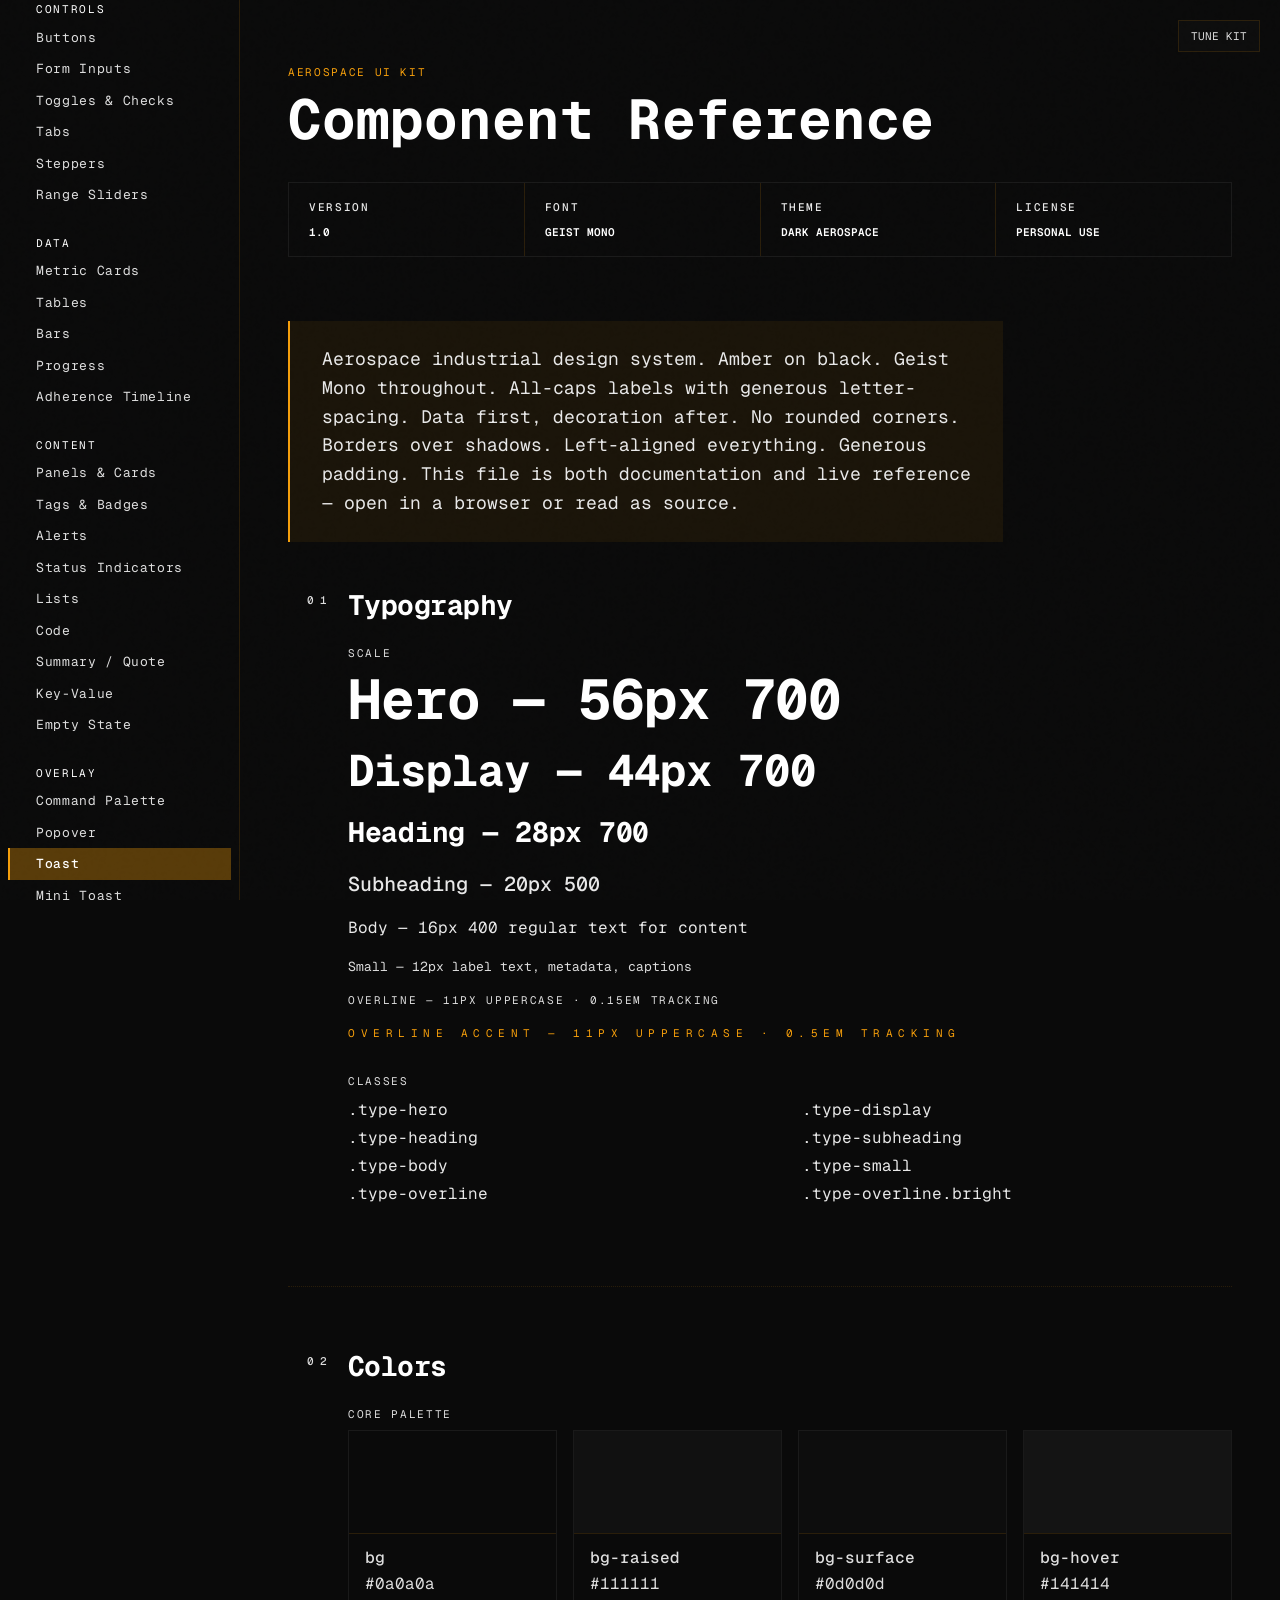
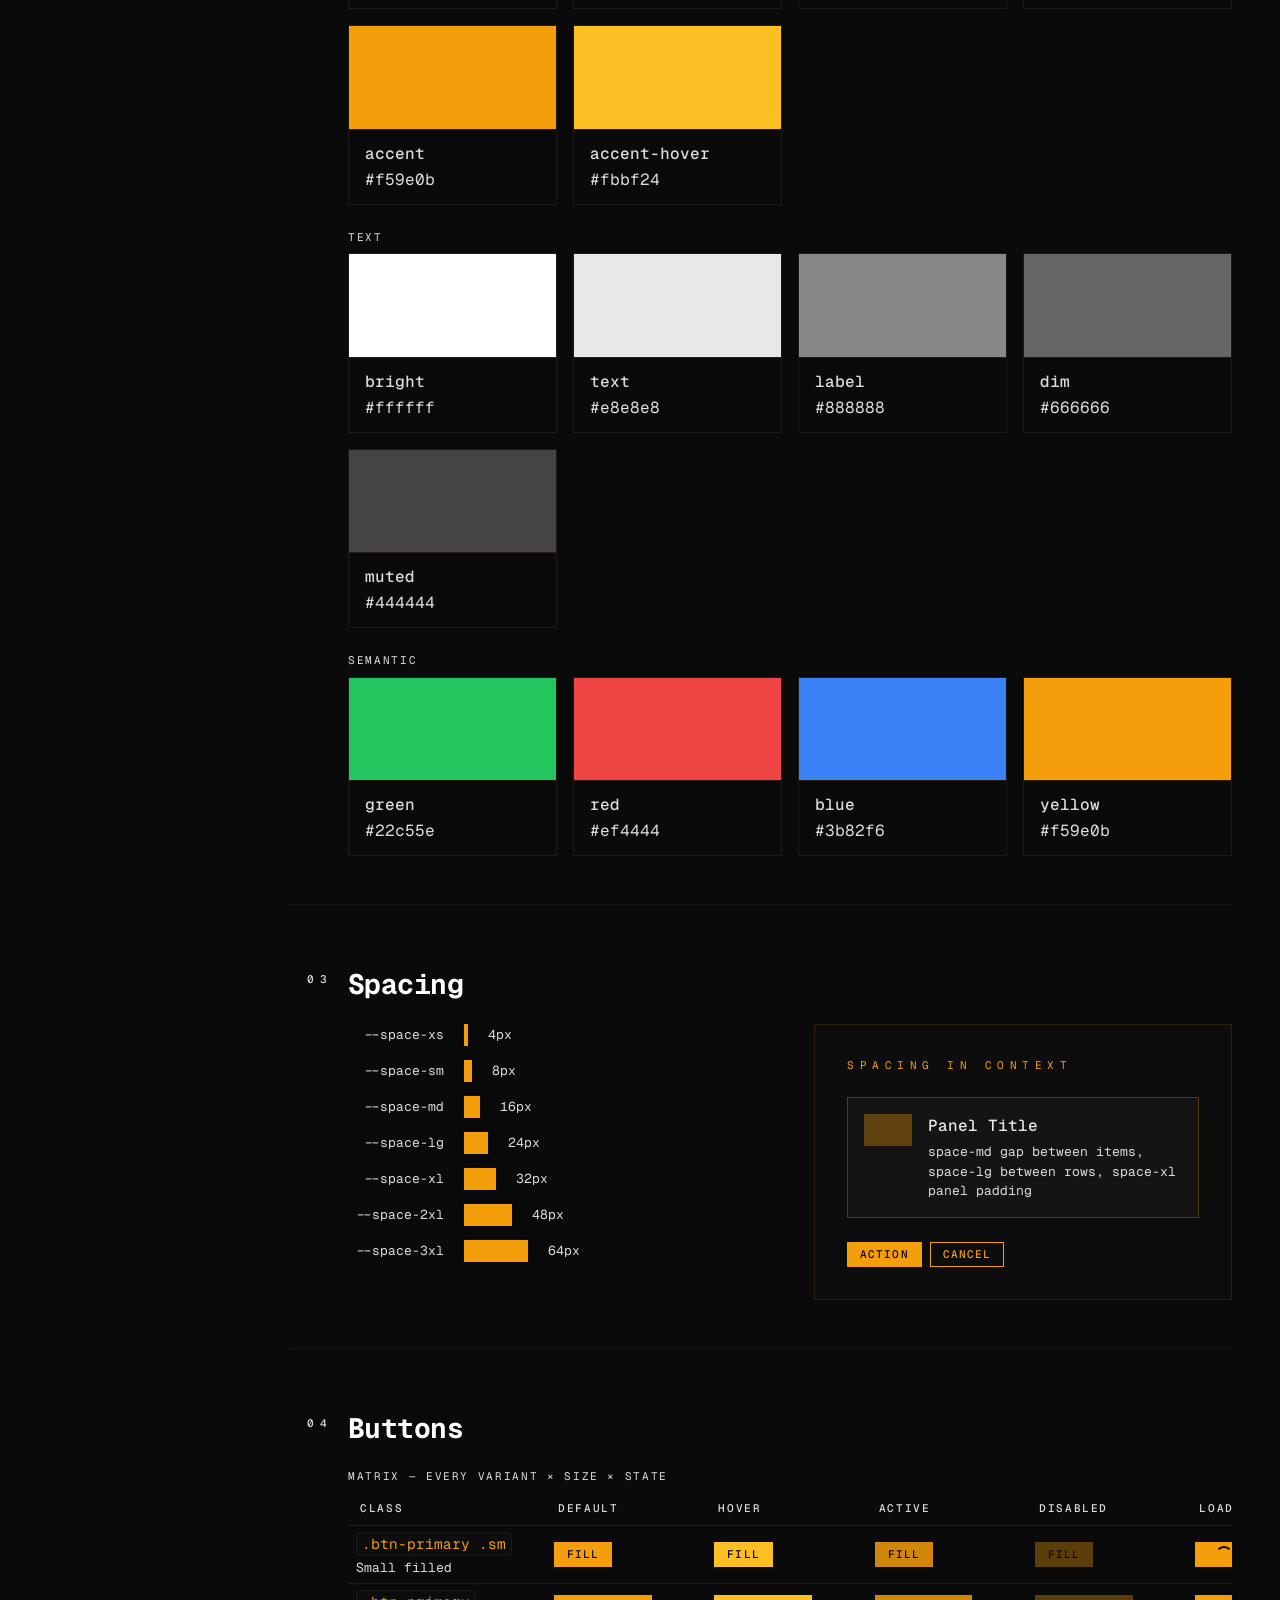
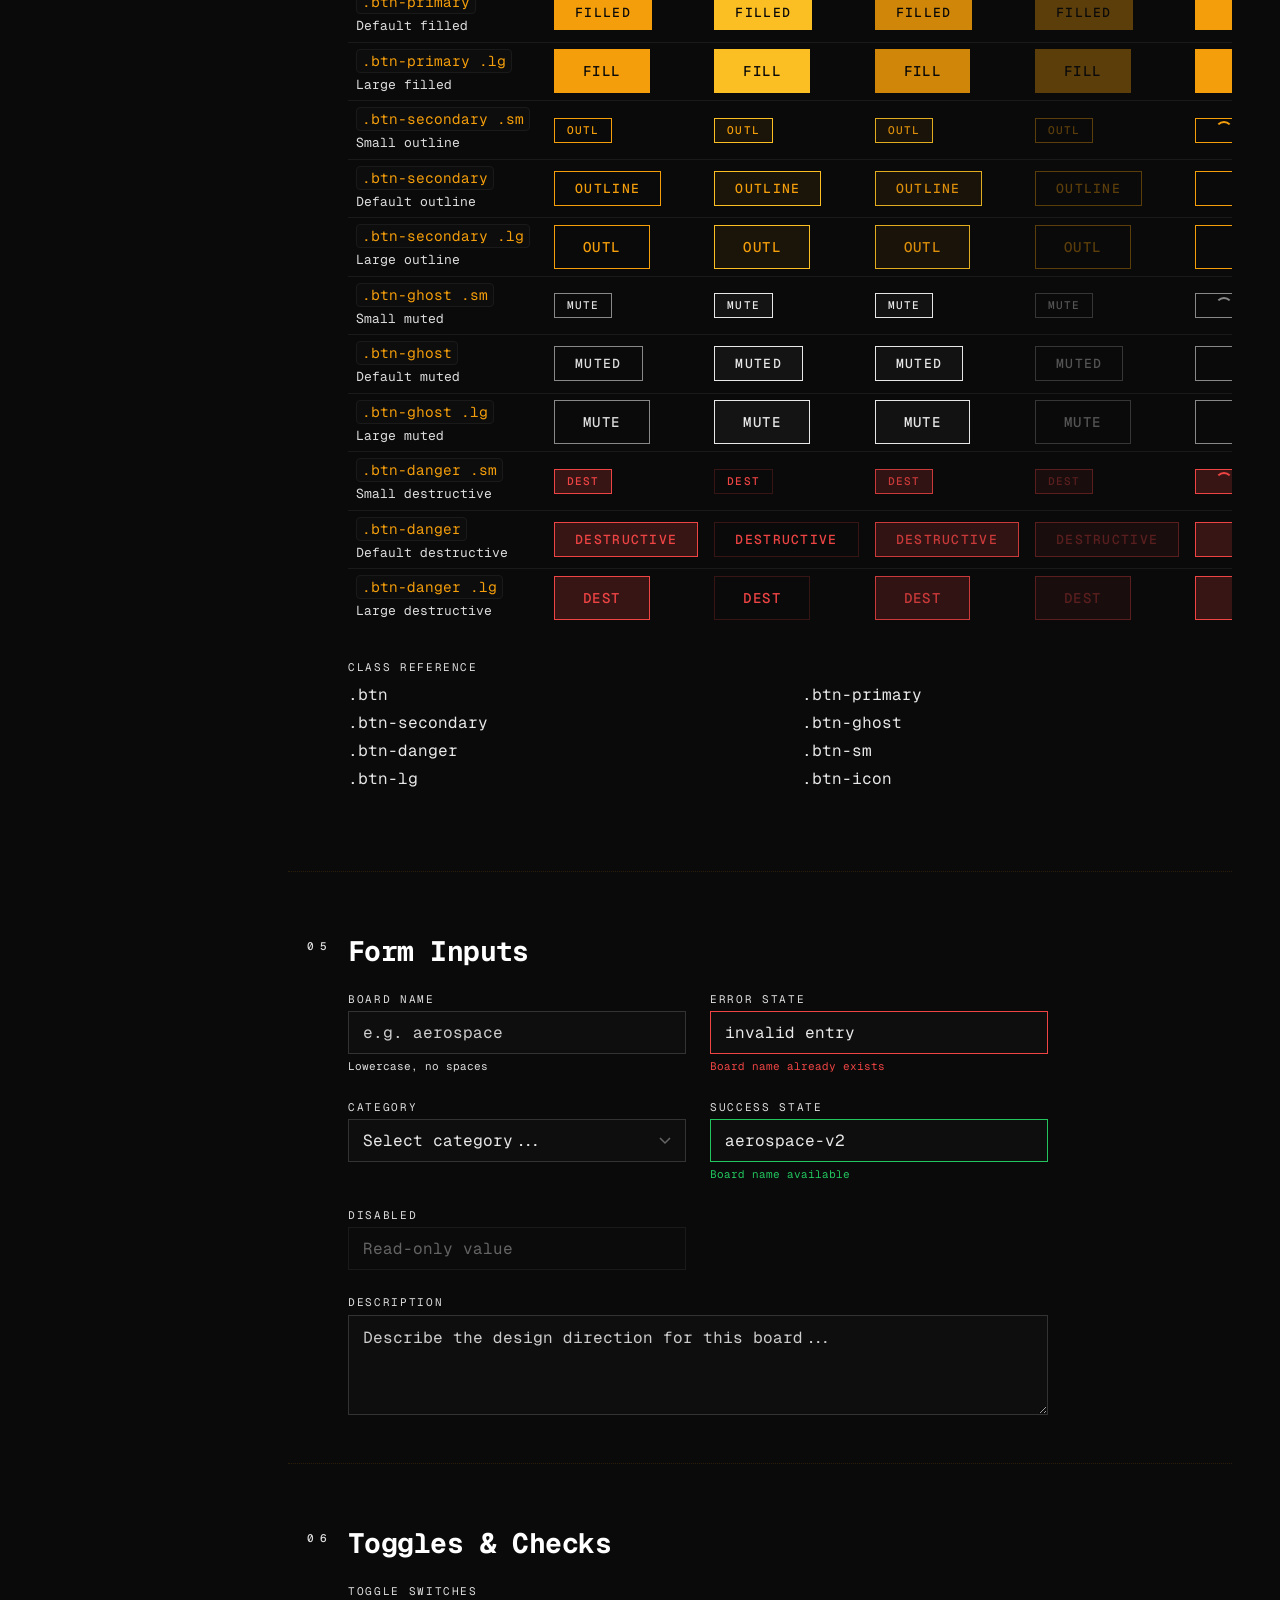
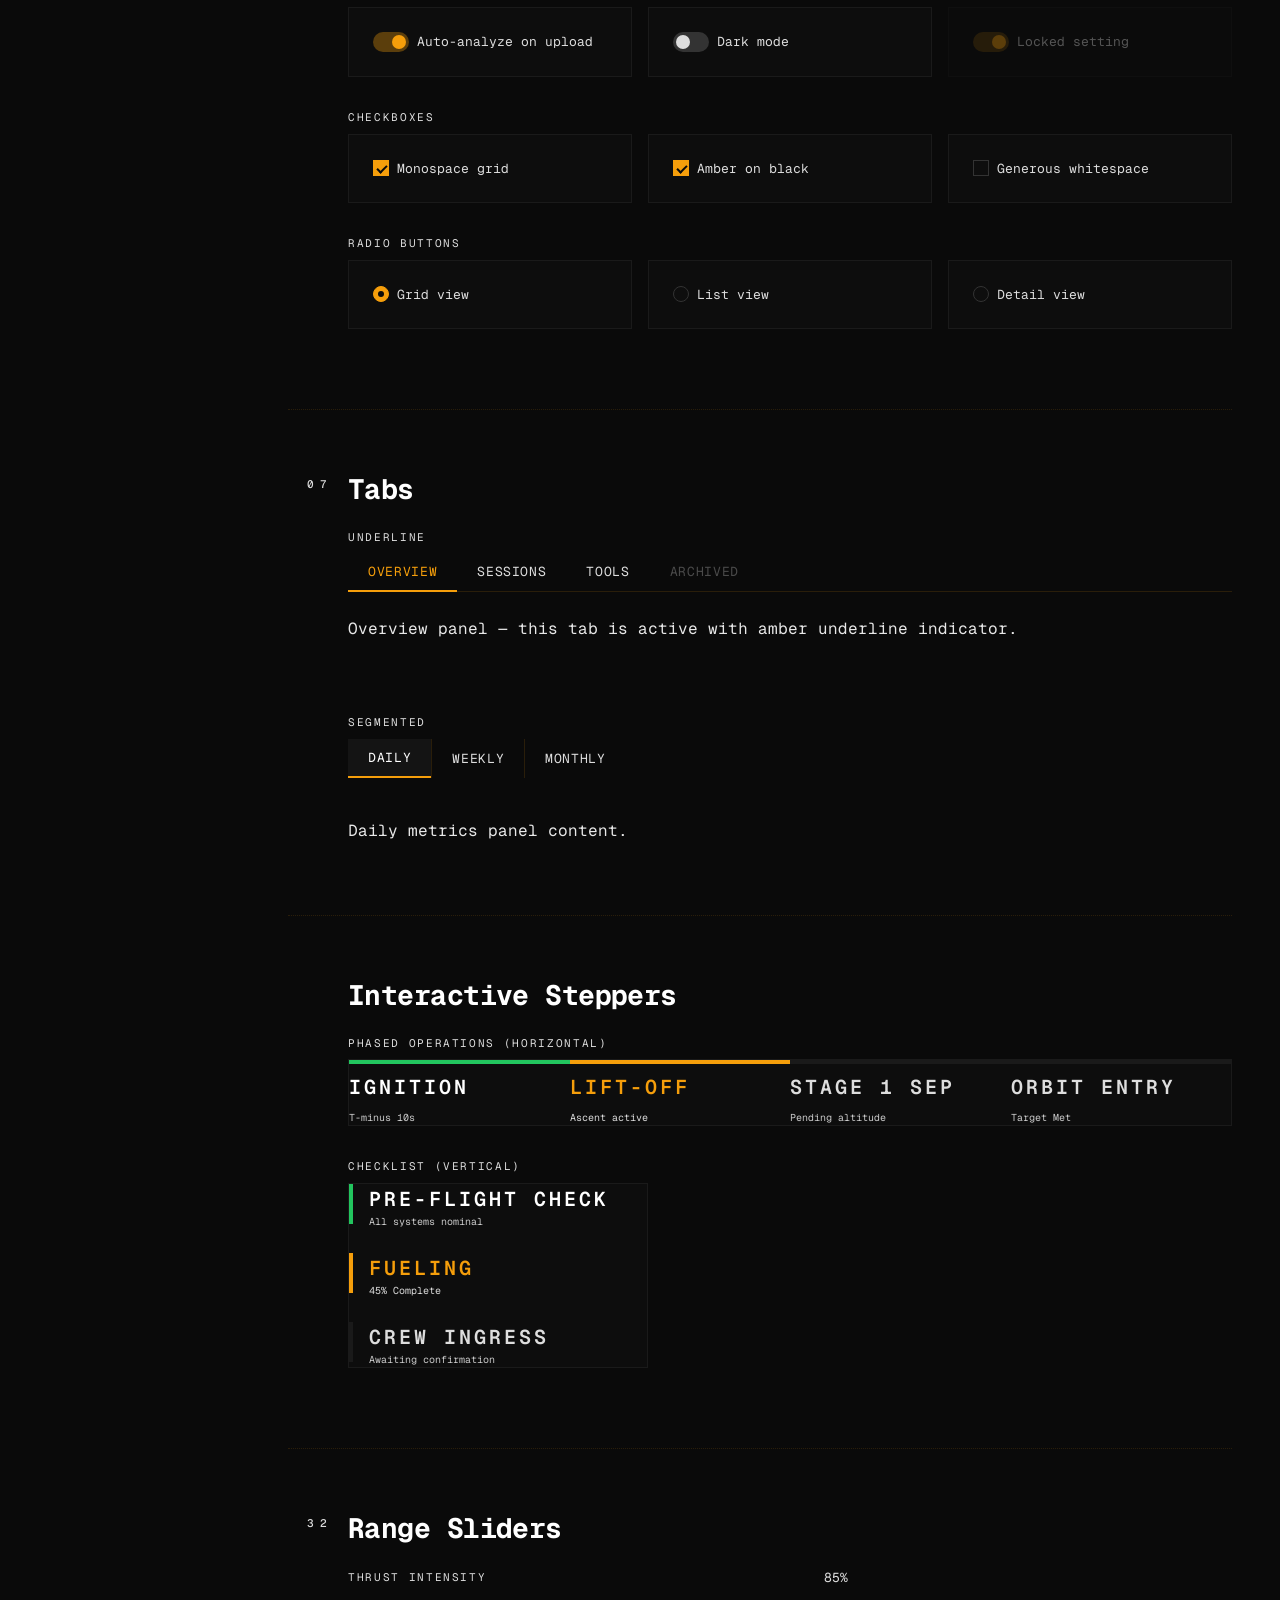
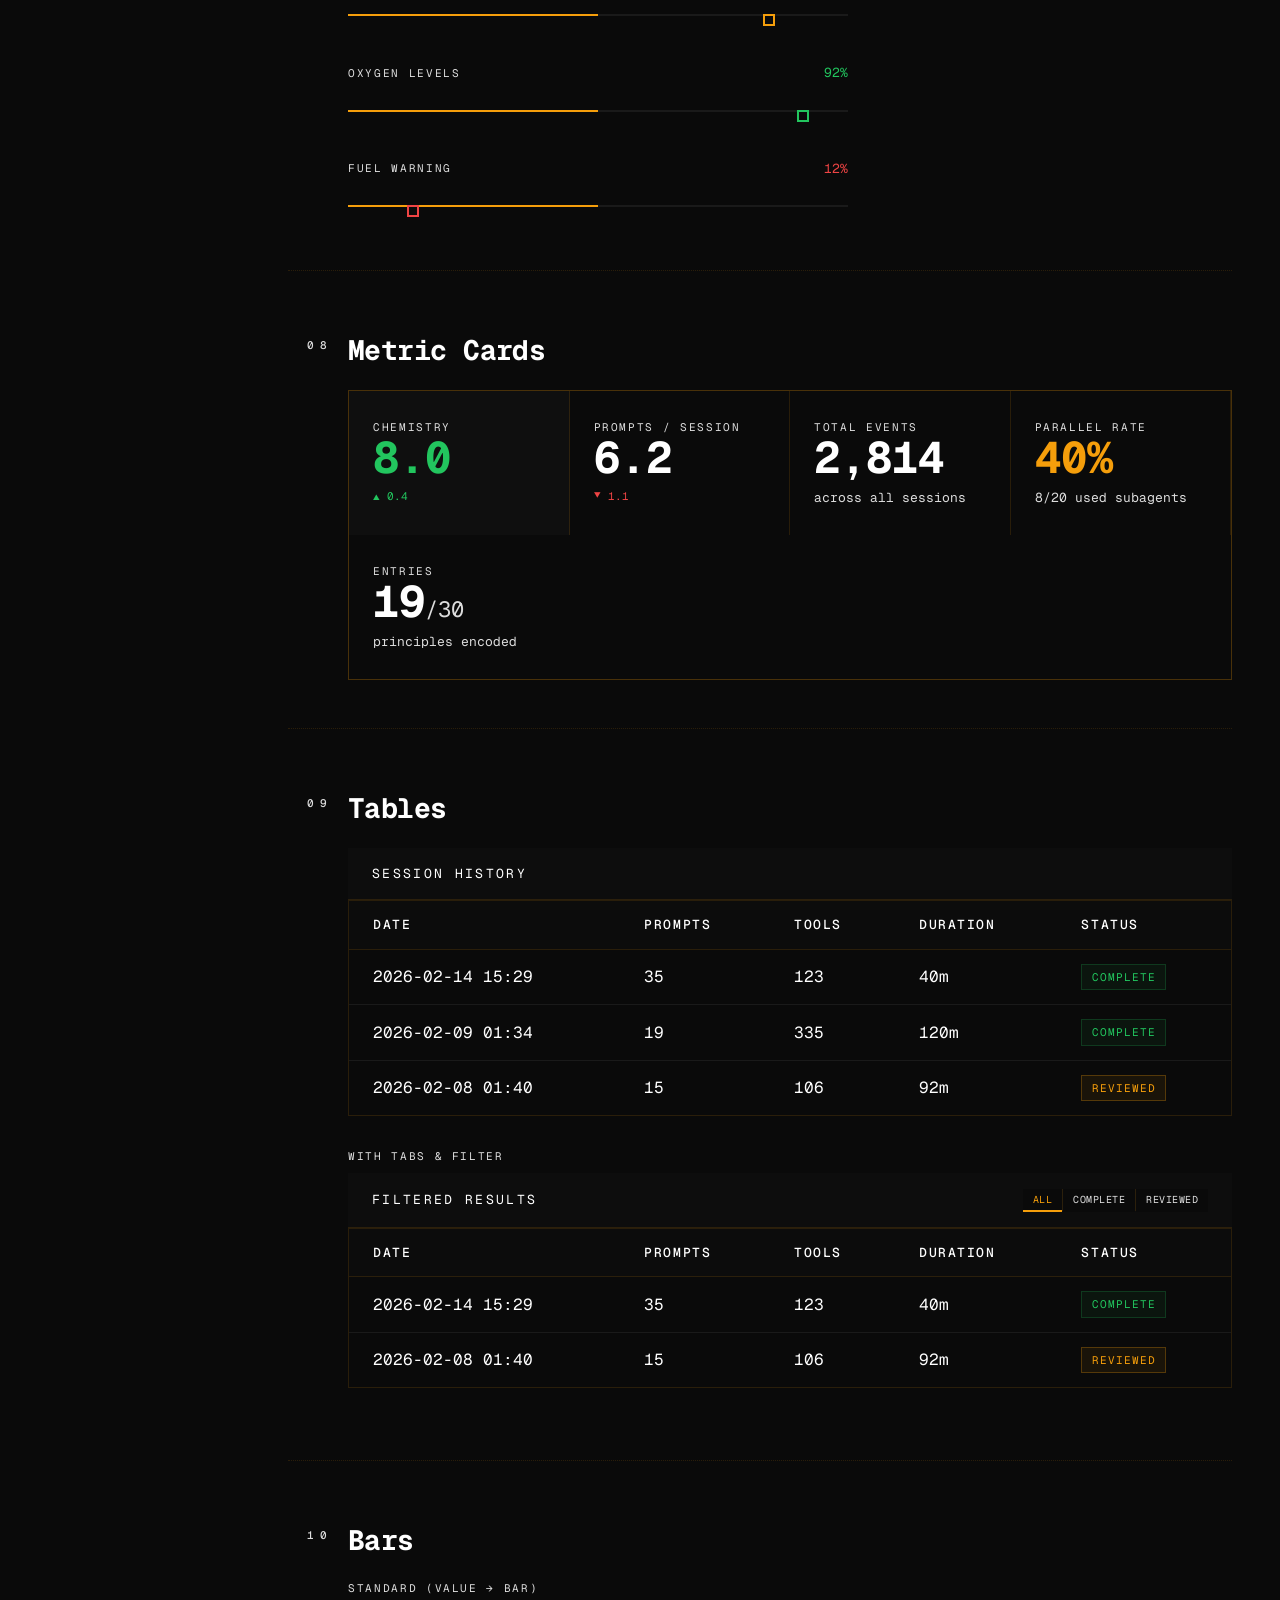
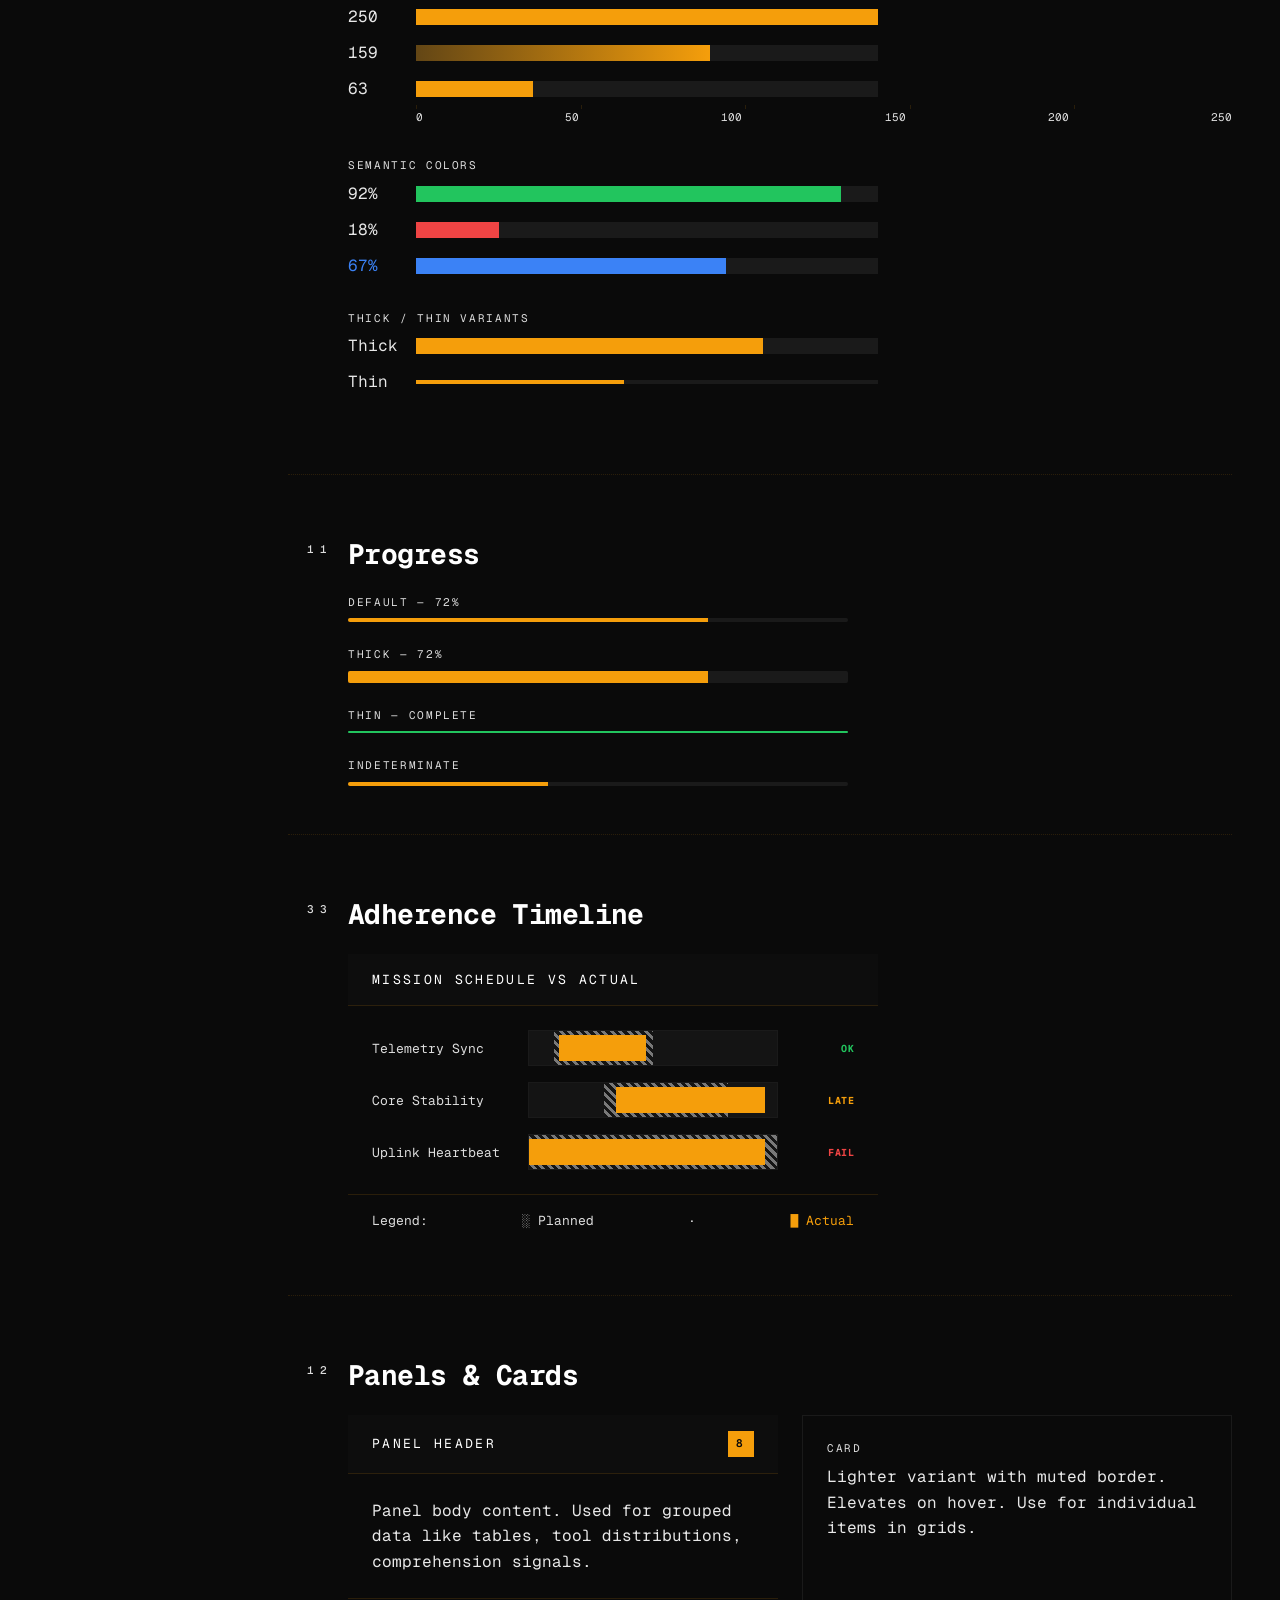
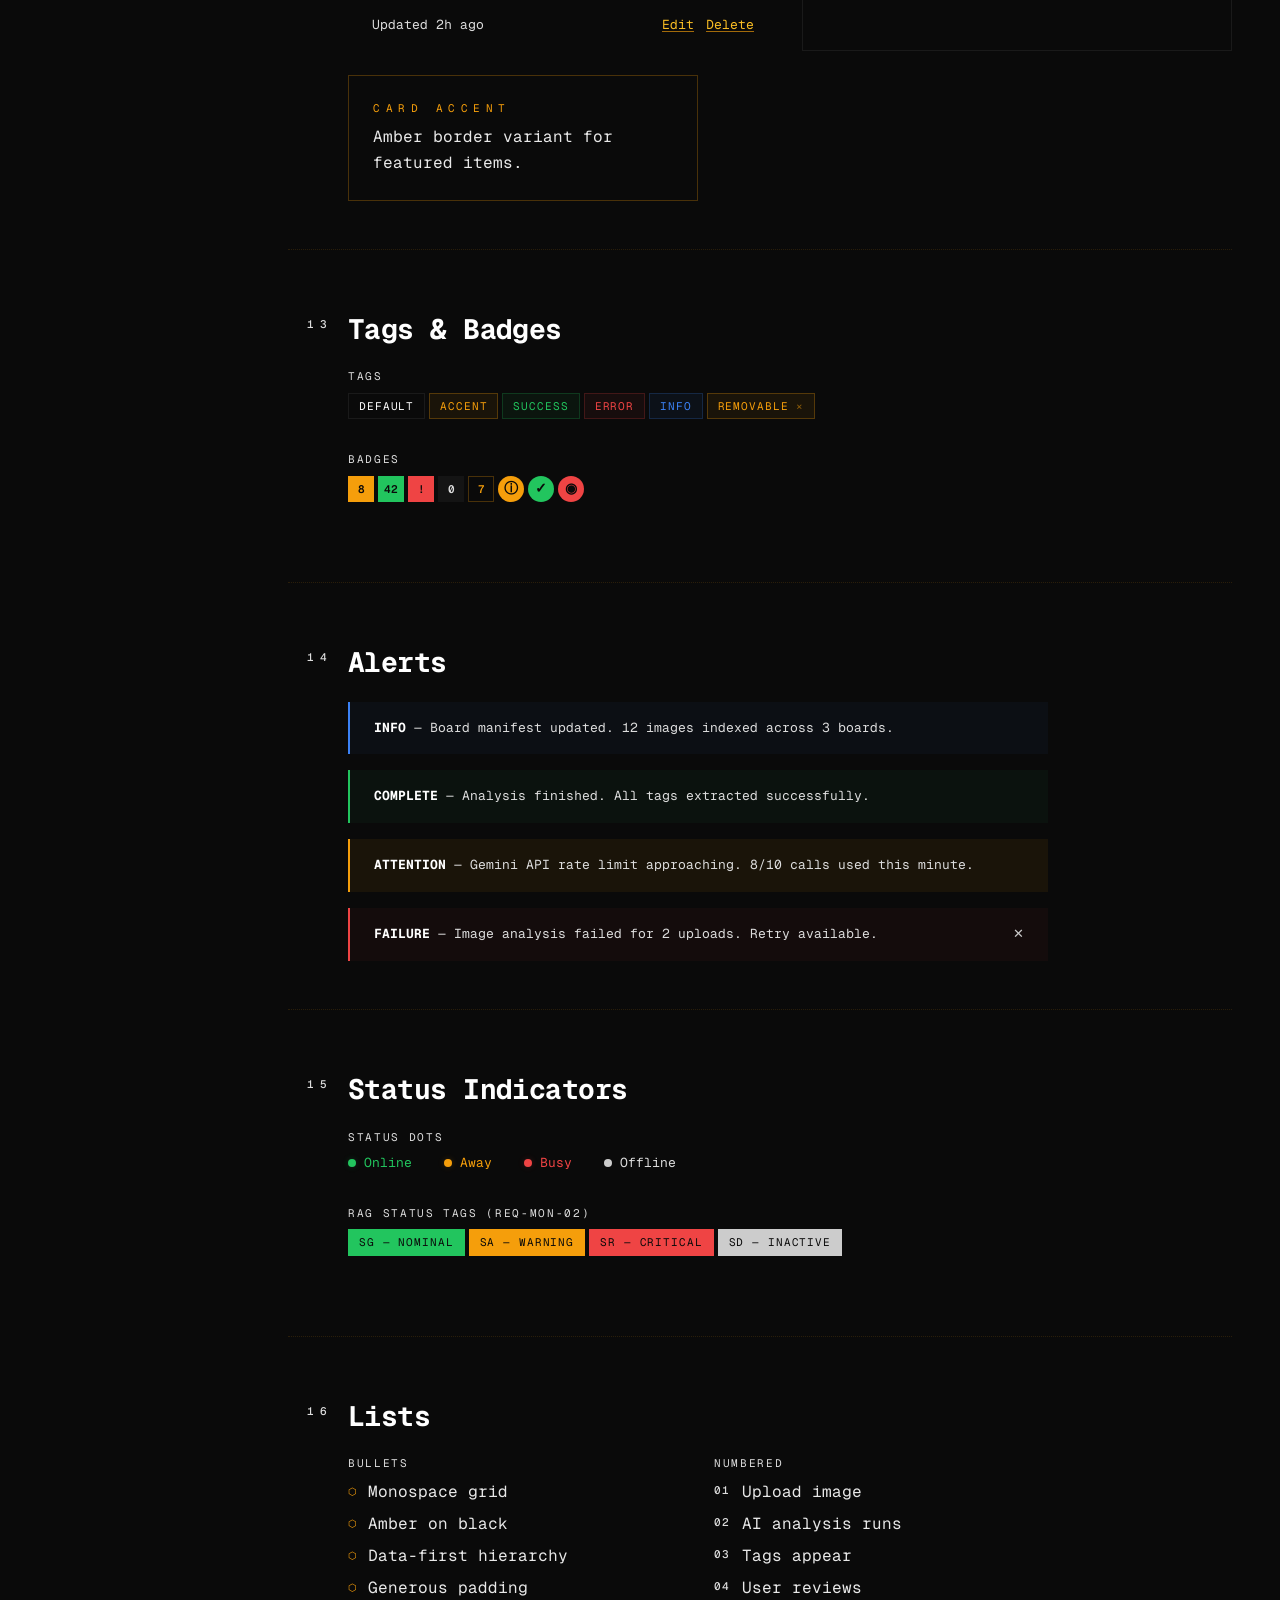
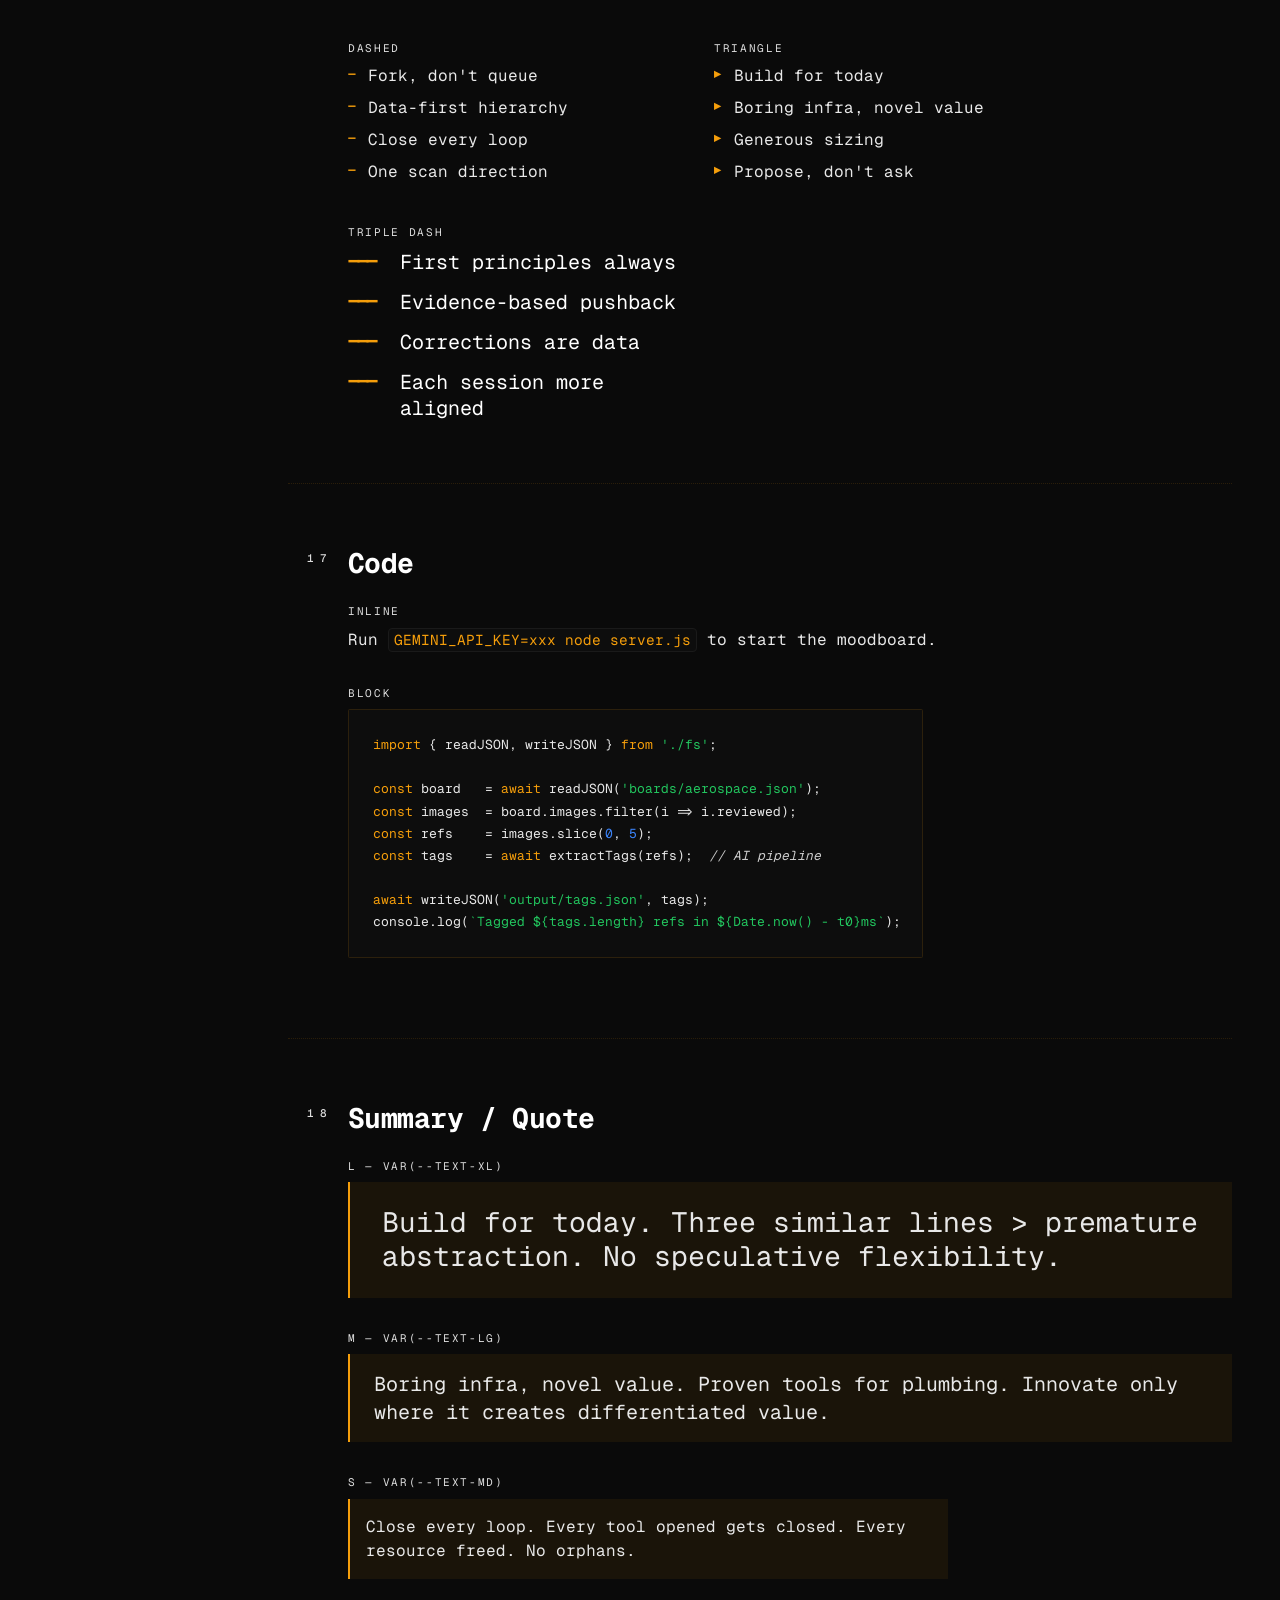
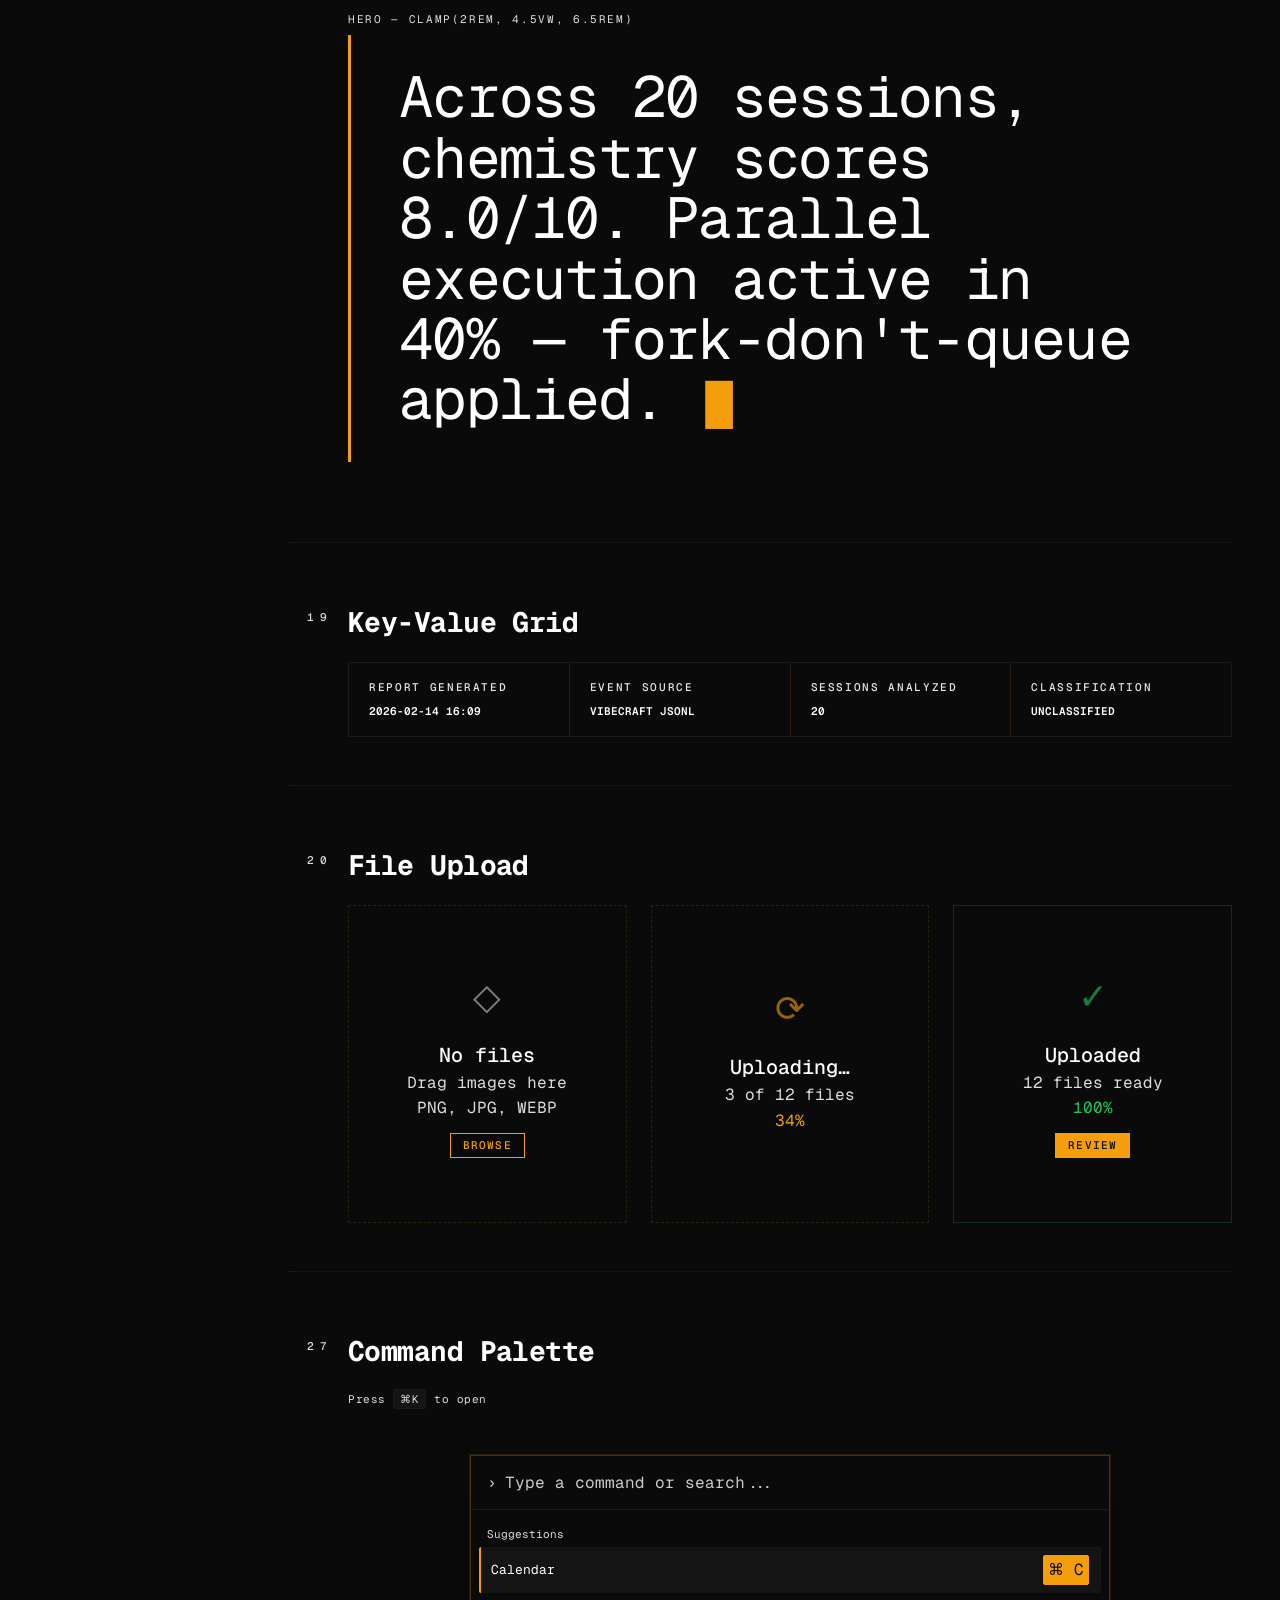
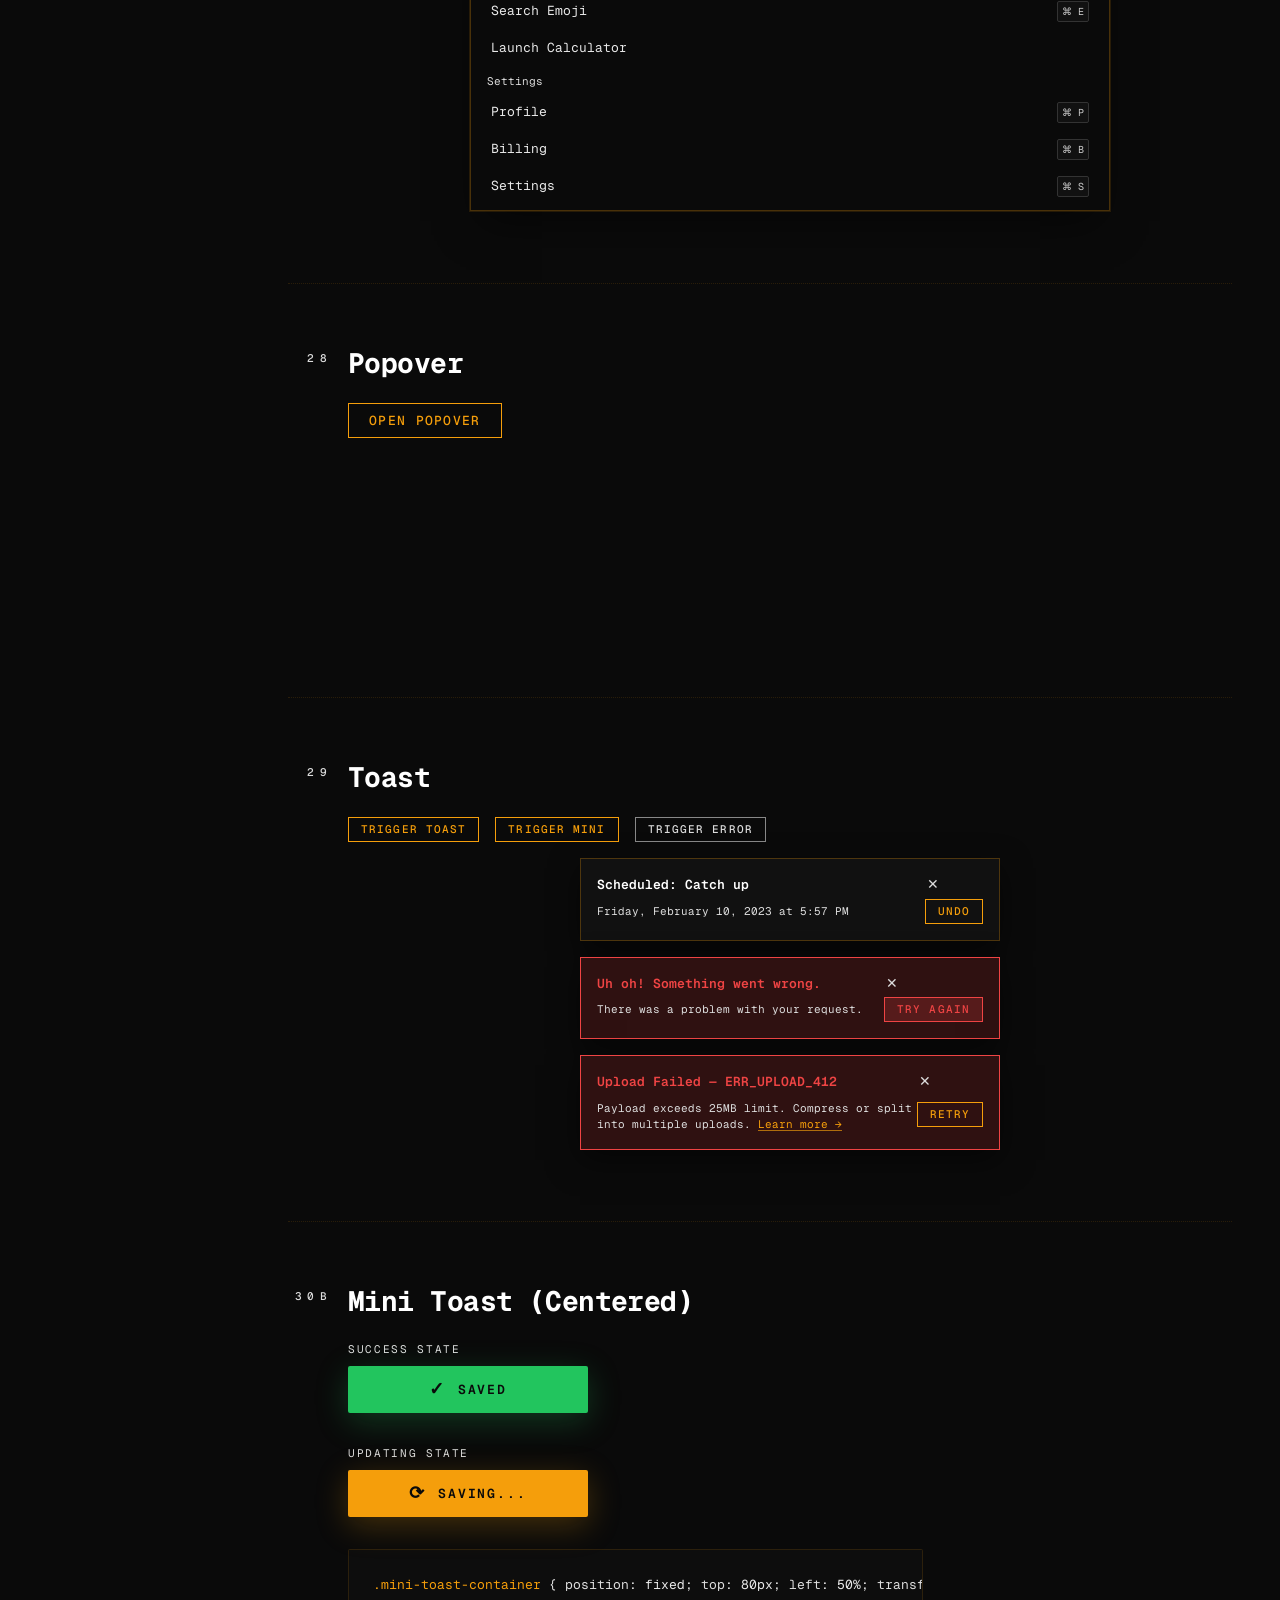
==== components/index.html @ 61cf790f "fix(ui-kit): review comments Batch D — overlays (cmd, popover, toast) - #97 cmd palette: arrow-key n" ====
<!DOCTYPE html>
<html lang="en">
<head>
<meta charset="UTF-8">
<meta name="viewport" content="width=device-width, initial-scale=1.0">
<title>AEROSPACE UI KIT — Component Reference</title>
<link rel="preconnect" href="https://fonts.googleapis.com">
<link href="https://fonts.googleapis.com/css2?family=Geist+Mono:wght@300;400;500;600;700&display=swap" rel="stylesheet">
<link rel="stylesheet" href="../style.css">
<script defer src="../foundation_tune.js"></script>
<script defer src="../nav_highlight.js"></script>
</head>
<body>
<!-- scanline removed: repeating-linear-gradient was consuming ~65% of renderer thread per scroll frame -->

<nav class="kit-nav">
  <div class="nav-heading">Foundation</div>
  <a href="#typography">Typography</a>
  <a href="#colors">Colors</a>
  <a href="#spacing">Spacing</a>
  <div class="nav-heading">Controls</div>
  <a href="#buttons">Buttons</a>
  <a href="#inputs">Form Inputs</a>
  <a href="#toggles">Toggles & Checks</a>
  <a href="#tabs">Tabs</a>
  <a href="#steppers">Steppers</a>
  <a href="#sliders">Range Sliders</a>
  <div class="nav-heading">Data</div>
  <a href="#metrics">Metric Cards</a>
  <a href="#tables">Tables</a>
  <a href="#bars">Bars</a>
  <a href="#progress">Progress</a>
  <a href="#timeline">Adherence Timeline</a>
  <div class="nav-heading">Content</div>
  <a href="#panels">Panels & Cards</a>
  <a href="#tags">Tags & Badges</a>
  <a href="#alerts">Alerts</a>
  <a href="#status">Status Indicators</a>
  <a href="#lists">Lists</a>
  <a href="#code">Code</a>
  <a href="#summary">Summary / Quote</a>
  <a href="#kv">Key-Value</a>
  <a href="#empty">Empty State</a>
  <div class="nav-heading">Overlay</div>
  <a href="#cmd">Command Palette</a>
  <a href="#popover">Popover</a>
  <a href="#toast">Toast</a>
  <a href="#mini-toast">Mini Toast</a>
  <a href="#stepper">Stepper</a>
  <a href="#hovercard">Hover Card</a>
  <div class="nav-heading">Layout</div>
  <a href="#header">Header</a>
  <a href="#footer">Footer</a>
  <a href="#modal">Modal</a>
  <a href="#dividers">Dividers</a>
  <a href="#skeleton">Skeleton</a>
  <a href="#tooltip">Tooltip</a>

</nav>


<!-- ═══════════════════════════════════════════
     MAIN CONTENT
     ═══════════════════════════════════════════ -->
<main class="kit-main">

  <div class="page-header">
    <div>
      <div class="overline">Aerospace UI Kit</div>
      <h1>Component Reference</h1>
    </div>
    <div class="kv-grid">
      <div class="kv-cell"><span class="kv-label">VERSION</span><span class="kv-value">1.0</span></div>
      <div class="kv-cell"><span class="kv-label">FONT</span><span class="kv-value">GEIST MONO</span></div>
      <div class="kv-cell"><span class="kv-label">THEME</span><span class="kv-value">DARK AEROSPACE</span></div>
      <div class="kv-cell"><span class="kv-label">LICENSE</span><span class="kv-value">PERSONAL USE</span></div>
    </div>
  </div>

  <div class="summary" style="margin-bottom: 48px; font-size: 18px; line-height: 1.6; max-width: 65ch; color: var(--text);">
    Aerospace industrial design system. Amber on black. Geist Mono throughout. All-caps labels with generous letter-spacing. Data first, decoration after. No rounded corners. Borders over shadows. Left-aligned everything. Generous padding. This file is both documentation and live reference — open in a browser or read as source.
  </div>

  <!-- ── 01. TYPOGRAPHY ── -->
  <section class="kit-section" id="typography">
    <div class="kit-section-title">01</div>
    <h2>Typography</h2>
    <div class="kit-group">
      <div class="kit-label">Scale</div>
      <div style="display: flex; flex-direction: column; gap: 16px;">
        <div class="type-hero">Hero — 56px 700</div>
        <div class="type-display">Display — 44px 700</div>
        <div class="type-heading">Heading — 28px 700</div>
        <div class="type-subheading">Subheading — 20px 500</div>
        <div class="type-body">Body — 16px 400 regular text for content</div>
        <div class="type-small">Small — 12px label text, metadata, captions</div>
        <div class="type-overline">Overline — 11px uppercase · 0.15em tracking</div>
        <div class="type-overline bright">Overline Accent — 11px uppercase · 0.5em tracking</div>
      </div>
    </div>
    <div class="kit-group">
      <div class="kit-label">Classes</div>
      <div class="code-block typo-class-ref">
        <div>.type-hero</div><div>.type-display</div><div>.type-heading</div><div>.type-subheading</div>
        <div>.type-body</div><div>.type-small</div><div>.type-overline</div><div>.type-overline.bright</div>
      </div>
    </div>
  </section>

<section class="kit-section" id="colors">
    <div class="kit-section-title">02</div>
    <h2>Colors</h2>

    <div class="kit-label">Core Palette</div>
    <div class="swatch-grid" style="margin-bottom: 24px;">
      <div class="swatch"><div class="swatch-color" style="background: #0a0a0a;"></div><div class="swatch-info"><strong>bg</strong>#0a0a0a</div></div>
      <div class="swatch"><div class="swatch-color" style="background: #111111;"></div><div class="swatch-info"><strong>bg-raised</strong>#111111</div></div>
      <div class="swatch"><div class="swatch-color" style="background: #0d0d0d;"></div><div class="swatch-info"><strong>bg-surface</strong>#0d0d0d</div></div>
      <div class="swatch"><div class="swatch-color" style="background: #141414;"></div><div class="swatch-info"><strong>bg-hover</strong>#141414</div></div>
      <div class="swatch"><div class="swatch-color" style="background: #f59e0b;"></div><div class="swatch-info"><strong>accent</strong>#f59e0b</div></div>
      <div class="swatch"><div class="swatch-color" style="background: #fbbf24;"></div><div class="swatch-info"><strong>accent-hover</strong>#fbbf24</div></div>
    </div>

    <div class="kit-label">Text</div>
    <div class="swatch-grid" style="margin-bottom: 24px;">
      <div class="swatch"><div class="swatch-color" style="background: #ffffff;"></div><div class="swatch-info"><strong>bright</strong>#ffffff</div></div>
      <div class="swatch"><div class="swatch-color" style="background: #e8e8e8;"></div><div class="swatch-info"><strong>text</strong>#e8e8e8</div></div>
      <div class="swatch"><div class="swatch-color" style="background: #888888;"></div><div class="swatch-info"><strong>label</strong>#888888</div></div>
      <div class="swatch"><div class="swatch-color" style="background: #666666;"></div><div class="swatch-info"><strong>dim</strong>#666666</div></div>
      <div class="swatch"><div class="swatch-color" style="background: #444444;"></div><div class="swatch-info"><strong>muted</strong>#444444</div></div>
    </div>

    <div class="kit-label">Semantic</div>
    <div class="swatch-grid">
      <div class="swatch"><div class="swatch-color" style="background: #22c55e;"></div><div class="swatch-info"><strong>green</strong>#22c55e</div></div>
      <div class="swatch"><div class="swatch-color" style="background: #ef4444;"></div><div class="swatch-info"><strong>red</strong>#ef4444</div></div>
      <div class="swatch"><div class="swatch-color" style="background: #3b82f6;"></div><div class="swatch-info"><strong>blue</strong>#3b82f6</div></div>
      <div class="swatch"><div class="swatch-color" style="background: #f59e0b;"></div><div class="swatch-info"><strong>yellow</strong>#f59e0b</div></div>
    </div>
  </section>

<section class="kit-section" id="spacing">
    <div class="kit-section-title">03</div>
    <h2>Spacing</h2>
    <div style="display: grid; grid-template-columns: 1fr 1fr; gap: var(--space-2xl); align-items: start;">
      <div style="display: flex; flex-direction: column; gap: 14px;">
        <div style="display: flex; align-items: center; gap: 20px;"><span class="type-small" style="min-width: 96px; text-align: right;">--space-xs</span><div style="width: 4px; height: 22px; background: var(--accent);"></div><span class="type-small">4px</span></div>
        <div style="display: flex; align-items: center; gap: 20px;"><span class="type-small" style="min-width: 96px; text-align: right;">--space-sm</span><div style="width: 8px; height: 22px; background: var(--accent);"></div><span class="type-small">8px</span></div>
        <div style="display: flex; align-items: center; gap: 20px;"><span class="type-small" style="min-width: 96px; text-align: right;">--space-md</span><div style="width: 16px; height: 22px; background: var(--accent);"></div><span class="type-small">16px</span></div>
        <div style="display: flex; align-items: center; gap: 20px;"><span class="type-small" style="min-width: 96px; text-align: right;">--space-lg</span><div style="width: 24px; height: 22px; background: var(--accent);"></div><span class="type-small">24px</span></div>
        <div style="display: flex; align-items: center; gap: 20px;"><span class="type-small" style="min-width: 96px; text-align: right;">--space-xl</span><div style="width: 32px; height: 22px; background: var(--accent);"></div><span class="type-small">32px</span></div>
        <div style="display: flex; align-items: center; gap: 20px;"><span class="type-small" style="min-width: 96px; text-align: right;">--space-2xl</span><div style="width: 48px; height: 22px; background: var(--accent);"></div><span class="type-small">48px</span></div>
        <div style="display: flex; align-items: center; gap: 20px;"><span class="type-small" style="min-width: 96px; text-align: right;">--space-3xl</span><div style="width: 64px; height: 22px; background: var(--accent);"></div><span class="type-small">64px</span></div>
      </div>
      <div style="border: 1px solid var(--border-dim); background: var(--bg-surface); padding: var(--space-xl);">
        <div style="display: flex; flex-direction: column; gap: var(--space-lg);">
          <div class="type-overline bright">Spacing in Context</div>
          <div style="display: flex; gap: var(--space-md); border: 1px solid var(--border); padding: var(--space-md); background: var(--bg-hover);">
            <div style="width: 48px; height: 32px; background: var(--accent-dim); flex-shrink: 0;"></div>
            <div>
              <div class="type-subheading" style="font-size: var(--text-md); margin-bottom: var(--space-xs);">Panel Title</div>
              <div class="type-small">space-md gap between items, space-lg between rows, space-xl panel padding</div>
            </div>
          </div>
          <div style="display: flex; gap: var(--space-sm); flex-wrap: wrap;">
            <button class="btn btn-primary btn-sm">Action</button>
            <button class="btn btn-secondary btn-sm">Cancel</button>
          </div>
        </div>
      </div>
    </div>
  </section>

<section class="kit-section" id="buttons">
    <div class="kit-section-title">04</div>
    <h2>Buttons</h2>

    <div class="kit-group">
      <div class="kit-label">Matrix — Every Variant × Size × State</div>
      <div class="btn-matrix">
        <table class="btn-matrix-table">
          <thead>
            <tr>
              <th style="min-width:140px;">Class</th>
              <th>Default</th>
              <th>Hover</th>
              <th>Active</th>
              <th>Disabled</th>
              <th>Loading</th>
            </tr>
          </thead>
          <tbody>
            <tr>
              <td style="padding-right:16px; white-space:nowrap;">
                <code class="code-inline">.btn-primary .sm</code>
                <div class="type-small" style="margin-top:2px;">Small filled</div>
              </td>
              <td><button class="btn btn-primary btn-sm">Fill</button></td>
              <td><button class="btn btn-primary btn-sm btn-pseudo-hover">Fill</button></td>
              <td><button class="btn btn-primary btn-sm btn-pseudo-active">Fill</button></td>
              <td><button class="btn btn-primary btn-sm"disabled>Fill</button></td>
              <td><button class="btn btn-primary btn-sm loading">Fill</button></td>
            </tr>
            <tr>
              <td style="padding-right:16px; white-space:nowrap;">
                <code class="code-inline">.btn-primary</code>
                <div class="type-small" style="margin-top:2px;">Default filled</div>
              </td>
              <td><button class="btn btn-primary">Filled</button></td>
              <td><button class="btn btn-primary btn-pseudo-hover">Filled</button></td>
              <td><button class="btn btn-primary btn-pseudo-active">Filled</button></td>
              <td><button class="btn btn-primary"disabled>Filled</button></td>
              <td><button class="btn btn-primary loading">Filled</button></td>
            </tr>
            <tr>
              <td style="padding-right:16px; white-space:nowrap;">
                <code class="code-inline">.btn-primary .lg</code>
                <div class="type-small" style="margin-top:2px;">Large filled</div>
              </td>
              <td><button class="btn btn-primary btn-lg">Fill</button></td>
              <td><button class="btn btn-primary btn-lg btn-pseudo-hover">Fill</button></td>
              <td><button class="btn btn-primary btn-lg btn-pseudo-active">Fill</button></td>
              <td><button class="btn btn-primary btn-lg"disabled>Fill</button></td>
              <td><button class="btn btn-primary btn-lg loading">Fill</button></td>
            </tr>
            <tr>
              <td style="padding-right:16px; white-space:nowrap;">
                <code class="code-inline">.btn-secondary .sm</code>
                <div class="type-small" style="margin-top:2px;">Small outline</div>
              </td>
              <td><button class="btn btn-secondary btn-sm">Outl</button></td>
              <td><button class="btn btn-secondary btn-sm btn-pseudo-hover">Outl</button></td>
              <td><button class="btn btn-secondary btn-sm btn-pseudo-active">Outl</button></td>
              <td><button class="btn btn-secondary btn-sm"disabled>Outl</button></td>
              <td><button class="btn btn-secondary btn-sm loading">Outl</button></td>
            </tr>
            <tr>
              <td style="padding-right:16px; white-space:nowrap;">
                <code class="code-inline">.btn-secondary</code>
                <div class="type-small" style="margin-top:2px;">Default outline</div>
              </td>
              <td><button class="btn btn-secondary">Outline</button></td>
              <td><button class="btn btn-secondary btn-pseudo-hover">Outline</button></td>
              <td><button class="btn btn-secondary btn-pseudo-active">Outline</button></td>
              <td><button class="btn btn-secondary"disabled>Outline</button></td>
              <td><button class="btn btn-secondary loading">Outline</button></td>
            </tr>
            <tr>
              <td style="padding-right:16px; white-space:nowrap;">
                <code class="code-inline">.btn-secondary .lg</code>
                <div class="type-small" style="margin-top:2px;">Large outline</div>
              </td>
              <td><button class="btn btn-secondary btn-lg">Outl</button></td>
              <td><button class="btn btn-secondary btn-lg btn-pseudo-hover">Outl</button></td>
              <td><button class="btn btn-secondary btn-lg btn-pseudo-active">Outl</button></td>
              <td><button class="btn btn-secondary btn-lg"disabled>Outl</button></td>
              <td><button class="btn btn-secondary btn-lg loading">Outl</button></td>
            </tr>
            <tr>
              <td style="padding-right:16px; white-space:nowrap;">
                <code class="code-inline">.btn-ghost .sm</code>
                <div class="type-small" style="margin-top:2px;">Small muted</div>
              </td>
              <td><button class="btn btn-ghost btn-sm">Mute</button></td>
              <td><button class="btn btn-ghost btn-sm btn-pseudo-hover">Mute</button></td>
              <td><button class="btn btn-ghost btn-sm btn-pseudo-active">Mute</button></td>
              <td><button class="btn btn-ghost btn-sm"disabled>Mute</button></td>
              <td><button class="btn btn-ghost btn-sm loading">Mute</button></td>
            </tr>
            <tr>
              <td style="padding-right:16px; white-space:nowrap;">
                <code class="code-inline">.btn-ghost</code>
                <div class="type-small" style="margin-top:2px;">Default muted</div>
              </td>
              <td><button class="btn btn-ghost">Muted</button></td>
              <td><button class="btn btn-ghost btn-pseudo-hover">Muted</button></td>
              <td><button class="btn btn-ghost btn-pseudo-active">Muted</button></td>
              <td><button class="btn btn-ghost"disabled>Muted</button></td>
              <td><button class="btn btn-ghost loading">Muted</button></td>
            </tr>
            <tr>
              <td style="padding-right:16px; white-space:nowrap;">
                <code class="code-inline">.btn-ghost .lg</code>
                <div class="type-small" style="margin-top:2px;">Large muted</div>
              </td>
              <td><button class="btn btn-ghost btn-lg">Mute</button></td>
              <td><button class="btn btn-ghost btn-lg btn-pseudo-hover">Mute</button></td>
              <td><button class="btn btn-ghost btn-lg btn-pseudo-active">Mute</button></td>
              <td><button class="btn btn-ghost btn-lg"disabled>Mute</button></td>
              <td><button class="btn btn-ghost btn-lg loading">Mute</button></td>
            </tr>
            <tr>
              <td style="padding-right:16px; white-space:nowrap;">
                <code class="code-inline">.btn-danger .sm</code>
                <div class="type-small" style="margin-top:2px;">Small destructive</div>
              </td>
              <td><button class="btn btn-danger btn-sm">Dest</button></td>
              <td><button class="btn btn-danger btn-sm btn-pseudo-hover">Dest</button></td>
              <td><button class="btn btn-danger btn-sm btn-pseudo-active">Dest</button></td>
              <td><button class="btn btn-danger btn-sm"disabled>Dest</button></td>
              <td><button class="btn btn-danger btn-sm loading">Dest</button></td>
            </tr>
            <tr>
              <td style="padding-right:16px; white-space:nowrap;">
                <code class="code-inline">.btn-danger</code>
                <div class="type-small" style="margin-top:2px;">Default destructive</div>
              </td>
              <td><button class="btn btn-danger">Destructive</button></td>
              <td><button class="btn btn-danger btn-pseudo-hover">Destructive</button></td>
              <td><button class="btn btn-danger btn-pseudo-active">Destructive</button></td>
              <td><button class="btn btn-danger"disabled>Destructive</button></td>
              <td><button class="btn btn-danger loading">Destructive</button></td>
            </tr>
            <tr>
              <td style="padding-right:16px; white-space:nowrap;">
                <code class="code-inline">.btn-danger .lg</code>
                <div class="type-small" style="margin-top:2px;">Large destructive</div>
              </td>
              <td><button class="btn btn-danger btn-lg">Dest</button></td>
              <td><button class="btn btn-danger btn-lg btn-pseudo-hover">Dest</button></td>
              <td><button class="btn btn-danger btn-lg btn-pseudo-active">Dest</button></td>
              <td><button class="btn btn-danger btn-lg"disabled>Dest</button></td>
              <td><button class="btn btn-danger btn-lg loading">Dest</button></td>
            </tr>
          </tbody>
        </table>
      </div>
    </div>

    <div class="kit-group">
      <div class="kit-label">Class Reference</div>
      <div class="code-block btn-class-ref">
        <div>.btn</div><div>.btn-primary</div><div>.btn-secondary</div><div>.btn-ghost</div>
        <div>.btn-danger</div><div>.btn-sm</div><div>.btn-lg</div><div>.btn-icon</div>
      </div>
    </div>
  </section><section class="kit-section" id="inputs">
    <div class="kit-section-title">05</div>
    <h2>Form Inputs</h2>

    <div style="display: grid; grid-template-columns: 1fr 1fr; gap: 24px; max-width: 700px;">
      <div class="input-group">
        <label class="input-label">Board Name</label>
        <input class="input" type="text" placeholder="e.g. aerospace">
        <span class="input-hint">Lowercase, no spaces</span>
      </div>

      <div class="input-group">
        <label class="input-label">Error State</label>
        <input class="input error" type="text" value="invalid entry">
        <span class="input-error">Board name already exists</span>
      </div>

      <div class="input-group">
        <label class="input-label">Category</label>
        <select class="input">
          <option>Select category...</option>
          <option>Aerospace</option>
          <option>Editorial</option>
          <option>Brutalist</option>
        </select>
      </div>

      <div class="input-group">
        <label class="input-label">Success State</label>
        <input class="input success" type="text" value="aerospace-v2">
        <span class="input-success">Board name available</span>
      </div>

      <div class="input-group">
        <label class="input-label">Disabled</label>
        <input class="input" type="text" value="Read-only value" disabled>
      </div>
    </div>

    <div class="input-group" style="max-width: 700px; margin-top: 24px;">
      <label class="input-label">Description</label>
      <textarea class="input" placeholder="Describe the design direction for this board..."></textarea>
    </div>
  </section>

<section class="kit-section" id="toggles">
    <div class="kit-section-title">06</div>
    <h2>Toggles & Checks</h2>

    <div class="kit-group">
      <div class="kit-label">Toggle Switches</div>
      <div class="toggles-grid">
        <label class="toggle toggle-cell">
          <input type="checkbox" checked>
          <div class="toggle-track"></div>
          <span>Auto-analyze on upload</span>
        </label>
        <label class="toggle toggle-cell">
          <input type="checkbox">
          <div class="toggle-track"></div>
          <span>Dark mode</span>
        </label>
        <label class="toggle toggle-cell disabled">
          <input type="checkbox" disabled checked>
          <div class="toggle-track"></div>
          <span>Locked setting</span>
        </label>
      </div>
    </div>

    <div class="kit-group">
      <div class="kit-label">Checkboxes</div>
      <div class="toggles-grid">
        <label class="check-group toggle-cell"><input type="checkbox" checked> <span>Monospace grid</span></label>
        <label class="check-group toggle-cell"><input type="checkbox" checked> <span>Amber on black</span></label>
        <label class="check-group toggle-cell"><input type="checkbox"> <span>Generous whitespace</span></label>
      </div>
    </div>

    <div class="kit-group">
      <div class="kit-label">Radio Buttons</div>
      <div class="toggles-grid">
        <label class="check-group toggle-cell"><input type="radio" name="layout" checked> <span>Grid view</span></label>
        <label class="check-group toggle-cell"><input type="radio" name="layout"> <span>List view</span></label>
        <label class="check-group toggle-cell"><input type="radio" name="layout"> <span>Detail view</span></label>
      </div>
    </div>
  </section>
<section class="kit-section" id="tabs">
    <div class="kit-section-title">07</div>
    <h2>Tabs</h2>

    <div class="kit-label">Underline</div>
    <div class="tabs">
      <button class="tab active">Overview</button>
      <button class="tab">Sessions</button>
      <button class="tab">Tools</button>
      <button class="tab" disabled>Archived</button>
    </div>
    <div class="tab-panel">
      <span class="type-body">Overview panel — this tab is active with amber underline indicator.</span>
    </div>

    <div class="kit-label" style="margin-top: var(--space-2xl);">Segmented</div>
    <div class="tabs tabs-segmented">
      <button class="tab active">Daily</button>
      <button class="tab">Weekly</button>
      <button class="tab">Monthly</button>
    </div>
    <div class="tab-panel" style="margin-top: var(--space-md);">
      <span class="type-body">Daily metrics panel content.</span>
    </div>
  </section>

<section class="kit-section" id="steppers">
    <h2>Interactive Steppers</h2>
    
    <div class="kit-group">
      <div class="kit-label">Phased Operations (Horizontal)</div>
      <div class="stepper">
        <div class="step complete">
          <div class="step-indicator"></div>
          <div class="step-label">Ignition</div>
          <div class="step-info">T-minus 10s</div>
        </div>
        <div class="step active">
          <div class="step-indicator"></div>
          <div class="step-label">Lift-off</div>
          <div class="step-info">Ascent active</div>
        </div>
        <div class="step">
          <div class="step-indicator"></div>
          <div class="step-label">Stage 1 Sep</div>
          <div class="step-info">Pending altitude</div>
        </div>
        <div class="step">
          <div class="step-indicator"></div>
          <div class="step-label">Orbit Entry</div>
          <div class="step-info">Target Met</div>
        </div>
      </div>
    </div>

    <div class="kit-group">
      <div class="kit-label">Checklist (Vertical)</div>
      <div class="stepper stepper-vertical" style="max-width: 300px;">
        <div class="step complete">
          <div class="step-indicator"></div>
          <div>
            <div class="step-label">Pre-flight check</div>
            <div class="step-info">All systems nominal</div>
          </div>
        </div>
        <div class="step active">
          <div class="step-indicator"></div>
          <div>
            <div class="step-label">Fueling</div>
            <div class="step-info">45% Complete</div>
          </div>
        </div>
        <div class="step">
          <div class="step-indicator"></div>
          <div>
            <div class="step-label">Crew Ingress</div>
            <div class="step-info">Awaiting confirmation</div>
          </div>
        </div>
      </div>
    </div>
  </section>

<section class="kit-section" id="sliders">
    <div class="kit-section-title">32</div>
    <h2>Range Sliders</h2>
    
    <div style="max-width: 500px; display: flex; flex-direction: column; gap: 32px;">
      <div class="input-group">
        <div style="display: flex; justify-content: space-between; align-items: center;">
          <label class="input-label">Thrust Intensity</label>
          <span class="type-small accent">85%</span>
        </div>
        <div class="slider-wrap">
          <input type="range" class="slider" min="0" max="100" value="85">
        </div>
      </div>

      <div class="input-group">
        <div style="display: flex; justify-content: space-between; align-items: center;">
          <label class="input-label">Oxygen Levels</label>
          <span class="type-small text-green">92%</span>
        </div>
        <div class="slider-wrap">
          <input type="range" class="slider slider-green" min="0" max="100" value="92">
        </div>
      </div>

      <div class="input-group">
        <div style="display: flex; justify-content: space-between; align-items: center;">
          <label class="input-label">Fuel Warning</label>
          <span class="type-small text-red">12%</span>
        </div>
        <div class="slider-wrap">
          <input type="range" class="slider slider-red" min="0" max="100" value="12">
        </div>
      </div>
    </div>
  </section>

<section class="kit-section" id="metrics">
    <div class="kit-section-title">08</div>
    <h2>Metric Cards</h2>

    <div class="metric-grid">
      <div class="metric" style="background: #0f0f0f;">
        <div class="metric-label">Chemistry</div>
        <div class="metric-value green">8.0</div>
        <div class="metric-trend up">▲ 0.4</div>
      </div>
      <div class="metric">
        <div class="metric-label">Prompts / Session</div>
        <div class="metric-value">6.2</div>
        <div class="metric-trend down">▼ 1.1</div>
      </div>
      <div class="metric">
        <div class="metric-label">Total Events</div>
        <div class="metric-value">2,814</div>
        <div class="metric-detail">across all sessions</div>
      </div>
      <div class="metric">
        <div class="metric-label">Parallel Rate</div>
        <div class="metric-value accent">40%</div>
        <div class="metric-detail">8/20 used subagents</div>
      </div>
      <div class="metric">
        <div class="metric-label">Entries</div>
        <div class="metric-value">19<span class="frac">/30</span></div>
        <div class="metric-detail">principles encoded</div>
      </div>
    </div>
  </section>

<section class="kit-section" id="tables">
    <div class="kit-section-title">09</div>
    <h2>Tables</h2>

    <div class="panel">
      <div class="panel-header">Session History</div>
      <div class="table-responsive">
        <table>
          <thead>
            <tr>
              <th>Date</th>
              <th>Prompts</th>
              <th>Tools</th>
              <th>Duration</th>
              <th>Status</th>
            </tr>
          </thead>
          <tbody>
            <tr>
              <td class="text-bright">2026-02-14 15:29</td>
              <td>35</td>
              <td>123</td>
              <td>40m</td>
              <td><span class="tag tag-green">Complete</span></td>
            </tr>
            <tr>
              <td class="text-bright">2026-02-09 01:34</td>
              <td>19</td>
              <td>335</td>
              <td>120m</td>
              <td><span class="tag tag-green">Complete</span></td>
            </tr>
            <tr>
              <td class="text-bright">2026-02-08 01:40</td>
              <td>15</td>
              <td>106</td>
              <td>92m</td>
              <td><span class="tag tag-accent">Reviewed</span></td>
            </tr>
          </tbody>
        </table>
      </div>
    </div>

    <div class="kit-label" style="margin-top: var(--space-xl);">With Tabs &amp; Filter</div>
    <div class="panel">
      <div class="panel-header" style="display: flex; align-items: center; justify-content: space-between;">
        <span>Filtered Results</span>
        <div style="display: flex; gap: 1px; background: var(--border-dim);">
          <button class="tab active" style="font-size:10px; padding:4px 10px; background: var(--bg); text-transform:uppercase;">All</button>
          <button class="tab" style="font-size:10px; padding:4px 10px; background: var(--bg); text-transform:uppercase;">Complete</button>
          <button class="tab" style="font-size:10px; padding:4px 10px; background: var(--bg); text-transform:uppercase;">Reviewed</button>
        </div>
      </div>
      <div class="table-responsive">
        <table>
          <thead>
            <tr>
              <th>Date</th>
              <th>Prompts</th>
              <th>Tools</th>
              <th>Duration</th>
              <th>Status</th>
            </tr>
          </thead>
          <tbody>
            <tr>
              <td>2026-02-14 15:29</td>
              <td>35</td>
              <td>123</td>
              <td>40m</td>
              <td><span class="tag tag-green">Complete</span></td>
            </tr>
            <tr>
              <td>2026-02-08 01:40</td>
              <td>15</td>
              <td>106</td>
              <td>92m</td>
              <td><span class="tag tag-accent">Reviewed</span></td>
            </tr>
          </tbody>
        </table>
      </div>
    </div>
  </section>

<section class="kit-section" id="bars">
    <div class="kit-section-title">10</div>
    <h2>Bars</h2>

    <div class="kit-group">
      <div class="kit-label">Standard (value → bar)</div>
      <div style="max-width: 60%; display: flex; flex-direction: column; gap: 12px;">
        <div class="bar-wrap"><span class="bar-val">250</span><div class="bar-track"><div class="bar-fill" style="width: 100%;"></div></div></div>
        <div class="bar-wrap"><span class="bar-val">159</span><div class="bar-track"><div class="bar-fill gradient" style="width: 63.6%;"></div></div></div>
        <div class="bar-wrap"><span class="bar-val">63</span><div class="bar-track"><div class="bar-fill" style="width: 25.2%;"></div></div></div>
      </div>
      <div class="bar-scale" style="margin-left: 68px; margin-top: 8px; display: flex; justify-content: space-between; font-size: var(--text-xs); color: var(--text-dim); position: relative;">
        <span>0</span><span>50</span><span>100</span><span>150</span><span>200</span><span>250</span>
        <div style="position: absolute; top: -4px; left: 0; right: 0; height: 4px; background: repeating-linear-gradient(90deg, var(--border-dim) 0 1px, transparent 1px 20.16%);"></div>
      </div>
    </div>

    <div class="kit-group">
      <div class="kit-label">Semantic colors</div>
      <div style="max-width: 60%; display: flex; flex-direction: column; gap: 12px;">
        <div class="bar-wrap"><span class="bar-val text-green">92%</span><div class="bar-track"><div class="bar-fill green" style="width: 92%;"></div></div></div>
        <div class="bar-wrap"><span class="bar-val text-red">18%</span><div class="bar-track"><div class="bar-fill red" style="width: 18%;"></div></div></div>
        <div class="bar-wrap"><span class="bar-val" style="color: var(--blue);">67%</span><div class="bar-track"><div class="bar-fill blue" style="width: 67%;"></div></div></div>
      </div>
    </div>

    <div class="kit-group">
      <div class="kit-label">Thick / Thin variants</div>
      <div style="max-width: 60%; display: flex; flex-direction: column; gap: 12px;">
        <div class="bar-wrap"><span class="bar-val">Thick</span><div class="bar-track thick"><div class="bar-fill" style="width: 75%;"></div></div></div>
        <div class="bar-wrap"><span class="bar-val">Thin</span><div class="bar-track thin"><div class="bar-fill" style="width: 45%;"></div></div></div>
      </div>
    </div>
  </section>

<section class="kit-section" id="progress">
    <div class="kit-section-title">11</div>
    <h2>Progress</h2>

    <div style="max-width: 500px; display: flex; flex-direction: column; gap: 24px;">
      <div>
        <div class="kit-label">Default — 72%</div>
        <div class="progress"><div class="progress-fill" style="width: 72%;"></div></div>
      </div>
      <div>
        <div class="kit-label">Thick — 72%</div>
        <div class="progress thick"><div class="progress-fill" style="width: 72%;"></div></div>
      </div>
      <div>
        <div class="kit-label">Thin — Complete</div>
        <div class="progress thin"><div class="progress-fill green" style="width: 100%;"></div></div>
      </div>
      <div>
        <div class="kit-label">Indeterminate</div>
        <div class="progress progress-indeterminate"><div class="progress-fill"></div></div>
      </div>
    </div>
  </section>

<section class="kit-section" id="timeline">
    <div class="kit-section-title">33</div>
    <h2>Adherence Timeline</h2>
    
    <div class="panel" style="max-width: 60%;">
      <div class="panel-header">Mission Schedule vs Actual</div>
      <div class="panel-body">
        <div class="timeline">
          <div class="timeline-row">
            <div class="timeline-label">Telemetry Sync</div>
            <div class="timeline-track">
              <div class="timeline-planned" style="left: 10%; width: 40%;"></div>
              <div class="timeline-actual" style="left: 12%; width: 35%;"></div>
            </div>
            <div class="timeline-status text-green">OK</div>
          </div>
          <div class="timeline-row">
            <div class="timeline-label">Core Stability</div>
            <div class="timeline-track">
              <div class="timeline-planned" style="left: 30%; width: 50%;"></div>
              <div class="timeline-actual" style="left: 35%; width: 60%;"></div>
            </div>
            <div class="timeline-status text-accent">LATE</div>
          </div>
          <div class="timeline-row">
            <div class="timeline-label">Uplink Heartbeat</div>
            <div class="timeline-track">
              <div class="timeline-planned" style="left: 0%; width: 100%;"></div>
              <div class="timeline-actual" style="left: 0%; width: 95%;"></div>
            </div>
            <div class="timeline-status text-red">FAIL</div>
          </div>
        </div>
      </div>
      <div class="panel-footer">Legend: <span style="color: var(--text-dim);">░ Planned</span> · <span style="color: var(--accent);">█ Actual</span></div>
    </div>
  </section>

<section class="kit-section" id="panels">
    <div class="kit-section-title">12</div>
    <h2>Panels & Cards</h2>

    <div style="display: grid; grid-template-columns: 1fr 1fr; gap: 24px; margin-bottom: 24px;">
      <div class="panel">
        <div class="panel-header">Panel Header <span class="badge">8</span></div>
        <div class="panel-body">
          <span class="type-body">Panel body content. Used for grouped data like tables, tool distributions, comprehension signals.</span>
        </div>
        <div class="panel-footer"><span class="type-small text-dim">Updated 2h ago</span><span style="display:flex;gap:12px;"><a href="#">Edit</a><a href="#">Delete</a></span></div>
      </div>

      <div class="card">
        <div class="type-overline" style="margin-bottom: 8px;">Card</div>
        <div class="type-body">Lighter variant with muted border. Elevates on hover. Use for individual items in grids.</div>
      </div>
    </div>

    <div class="card card-accent" style="max-width: 350px;">
      <div class="type-overline bright" style="margin-bottom: 8px;">Card Accent</div>
      <div class="type-body">Amber border variant for featured items.</div>
    </div>
  </section>

<section class="kit-section" id="tags">
    <div class="kit-section-title">13</div>
    <h2>Tags & Badges</h2>

    <div class="kit-group">
      <div class="kit-label">Tags</div>
      <div class="tag-group">
        <span class="tag">Default</span>
        <span class="tag tag-accent">Accent</span>
        <span class="tag tag-green">Success</span>
        <span class="tag tag-red">Error</span>
        <span class="tag tag-blue">Info</span>
        <span class="tag tag-accent">Removable <span class="tag-remove">×</span></span>
      </div>
    </div>

    <div class="kit-group">
      <div class="kit-label">Badges</div>
      <div class="tag-group">
        <span class="badge">8</span>
        <span class="badge badge-green">42</span>
        <span class="badge badge-red">!</span>
        <span class="badge badge-dim">0</span>
        <span class="badge-outline">7</span>
        <span class="badge badge-icon" title="Info">ⓘ</span>
        <span class="badge badge-green badge-icon">✓</span>
        <span class="badge badge-red badge-icon">◉</span>
      </div>
    </div>
  </section>

<section class="kit-section" id="alerts">
    <div class="kit-section-title">14</div>
    <h2>Alerts</h2>

    <div style="display: flex; flex-direction: column; gap: 16px; max-width: 700px;">
      <div class="alert alert-info"><strong>INFO</strong> — Board manifest updated. 12 images indexed across 3 boards.</div>
      <div class="alert alert-success"><strong>COMPLETE</strong> — Analysis finished. All tags extracted successfully.</div>
      <div class="alert alert-warning"><strong>ATTENTION</strong> — Gemini API rate limit approaching. 8/10 calls used this minute.</div>
      <div class="alert alert-danger dismissible"><span><strong>FAILURE</strong> — Image analysis failed for 2 uploads. Retry available.</span><span class="alert-close">✕</span></div>
    </div>
  </section>

<section class="kit-section" id="status">
    <div class="kit-section-title">15</div>
    <h2>Status Indicators</h2>

    <div class="kit-group">
      <div class="kit-label">Status Dots</div>
      <div class="kit-row" style="gap: 32px;">
        <span class="status"><span class="status-dot online"></span> Online</span>
        <span class="status"><span class="status-dot away"></span> Away</span>
        <span class="status"><span class="status-dot busy"></span> Busy</span>
        <span class="status"><span class="status-dot"></span> Offline</span>
      </div>
    </div>

    <div class="kit-group">
      <div class="kit-label">RAG Status Tags (REQ-MON-02)</div>
      <div class="tag-group">
        <span class="tag sg-filled">SG — NOMINAL</span>
        <span class="tag sa-filled">SA — WARNING</span>
        <span class="tag sr-filled">SR — CRITICAL</span>
        <span class="tag sd-filled">SD — INACTIVE</span>
      </div>
    </div>
  </section>

<section class="kit-section" id="lists">
    <div class="kit-section-title">16</div>
    <h2>Lists</h2>

    <div style="display: grid; grid-template-columns: 1fr 1fr; gap: 32px; max-width: 700px;">
      <div>
        <div class="kit-label">Bullets</div>
        <ul class="list">
          <li>Monospace grid</li>
          <li>Amber on black</li>
          <li>Data-first hierarchy</li>
          <li>Generous padding</li>
        </ul>
      </div>
      <div>
        <div class="kit-label">Numbered</div>
        <ul class="list list-numbered">
          <li>Upload image</li>
          <li>AI analysis runs</li>
          <li>Tags appear</li>
          <li>User reviews</li>
        </ul>
      </div>
      <div>
        <div class="kit-label">Dashed</div>
        <ul class="list list-dashed">
          <li>Fork, don't queue</li>
          <li>Data-first hierarchy</li>
          <li>Close every loop</li>
          <li>One scan direction</li>
        </ul>
      </div>
      <div>
        <div class="kit-label">Triangle</div>
        <ul class="list list-triangle">
          <li>Build for today</li>
          <li>Boring infra, novel value</li>
          <li>Generous sizing</li>
          <li>Propose, don't ask</li>
        </ul>
      </div>
      <div>
        <div class="kit-label">Triple Dash</div>
        <ul class="list list-triple-dash">
          <li>First principles always</li>
          <li>Evidence-based pushback</li>
          <li>Corrections are data</li>
          <li>Each session more aligned</li>
        </ul>
      </div>
    </div>
  </section>

<section class="kit-section" id="code">
    <div class="kit-section-title">17</div>
    <h2>Code</h2>

    <div class="kit-group">
      <div class="kit-label">Inline</div>
      <div class="type-body">Run <span class="code-inline">GEMINI_API_KEY=xxx node server.js</span> to start the moodboard.</div>
    </div>

    <div class="kit-group">
      <div class="kit-label">Block</div>
      <pre class="code-block"><span class="keyword">import</span> { readJSON, writeJSON } <span class="keyword">from</span> <span class="string">'./fs'</span>;

<span class="keyword">const</span> board   = <span class="keyword">await</span> readJSON(<span class="string">'boards/aerospace.json'</span>);
<span class="keyword">const</span> images  = board.images.filter(i => i.reviewed);
<span class="keyword">const</span> refs    = images.slice(<span class="number">0</span>, <span class="number">5</span>);
<span class="keyword">const</span> tags    = <span class="keyword">await</span> extractTags(refs);  <span class="comment">// AI pipeline</span>

<span class="keyword">await</span> writeJSON(<span class="string">'output/tags.json'</span>, tags);
console.log(<span class="string">`Tagged ${tags.length} refs in ${Date.now() - t0}ms`</span>);</pre>
    </div>
  </section>

<section class="kit-section" id="summary">
    <div class="kit-section-title">18</div>
    <h2>Summary / Quote</h2>

    <div class="kit-group">
      <div class="kit-label">L — var(--text-xl)</div>
      <div class="summary summary-lg">
        Build for today. Three similar lines &gt; premature abstraction. No speculative flexibility.
      </div>
    </div>
    <div class="kit-group">
      <div class="kit-label">M — var(--text-lg)</div>
      <div class="summary summary-md">
        Boring infra, novel value. Proven tools for plumbing. Innovate only where it creates differentiated value.
      </div>
    </div>
    <div class="kit-group">
      <div class="kit-label">S — var(--text-md)</div>
      <div class="summary summary-sm">
        Close every loop. Every tool opened gets closed. Every resource freed. No orphans.
      </div>
    </div>
    <div class="kit-group">
      <div class="kit-label">Hero — clamp(2rem, 4.5vw, 6.5rem)</div>
      <div class="summary summary-hero">
        Across 20 sessions, chemistry scores 8.0/10. Parallel execution active in 40%&nbsp;—&nbsp;fork-don't-queue applied.
      </div>
    </div>
  </section>

<section class="kit-section" id="kv">
    <div class="kit-section-title">19</div>
    <h2>Key-Value Grid</h2>

    <div class="kv-grid">
      <div class="kv-cell"><span class="kv-label">REPORT GENERATED</span><span class="kv-value">2026-02-14 16:09</span></div>
      <div class="kv-cell"><span class="kv-label">EVENT SOURCE</span><span class="kv-value">VIBECRAFT JSONL</span></div>
      <div class="kv-cell"><span class="kv-label">SESSIONS ANALYZED</span><span class="kv-value">20</span></div>
      <div class="kv-cell"><span class="kv-label">CLASSIFICATION</span><span class="kv-value">UNCLASSIFIED</span></div>
    </div>
  </section>

<section class="kit-section" id="empty">
    <div class="kit-section-title">20</div>
    <h2>File Upload</h2>

    <div style="display: grid; grid-template-columns: repeat(3, 1fr); gap: 24px; max-width: 900px;">
      <!-- Empty -->
      <div class="empty-state-box">
        <div class="empty-icon">◇</div>
        <div class="type-subheading" style="color: var(--text-bright);">No files</div>
        <div class="type-body" style="color: var(--text-dim); text-align: center;">Drag images here<br>PNG, JPG, WEBP</div>
        <button class="btn btn-secondary btn-sm" style="margin-top: 12px;">Browse</button>
      </div>

      <!-- Uploading -->
      <div class="empty-state-box">
        <div class="empty-icon" style="color: var(--accent); animation: spin 1s linear infinite;">⟳</div>
        <div class="type-subheading" style="color: var(--text-bright);">Uploading…</div>
        <div class="type-body" style="color: var(--text-dim); text-align: center;">3 of 12 files<br><span style="color: var(--accent);">34%</span></div>
        <div class="progress-bar" style="margin-top: 12px; width: 80%;"><div class="progress-fill" style="width: 34%;"></div></div>
      </div>

      <!-- Uploaded -->
      <div class="empty-state-box" style="border-style: solid; border-color: var(--green-dim);">
        <div class="empty-icon" style="color: var(--green);">✓</div>
        <div class="type-subheading" style="color: var(--text-bright);">Uploaded</div>
        <div class="type-body" style="color: var(--text-dim); text-align: center;">12 files ready<br><span style="color: var(--green);">100%</span></div>
        <button class="btn btn-primary btn-sm" style="margin-top: 12px;">Review</button>
      </div>
    </div>
  </section>

<section class="kit-section" id="cmd">
    <div class="kit-section-title">27</div>
    <h2>Command Palette</h2>
    <div class="cmd-hint">Press <kbd class="kbd">⌘K</kbd> to open</div>
    <div class="demo-cmd">
      <div class="cmd-dialog">
        <div class="cmd-header">
          <div class="cmd-icon">›</div>
          <input type="text" class="cmd-input" placeholder="Type a command or search...">
        </div>
        <div class="cmd-list">
          <div class="cmd-group-heading">Suggestions</div>
          <div class="cmd-item selected">
            <span>Calendar</span>
            <span class="cmd-shortcut">⌘ C</span>
          </div>
          <div class="cmd-item">
            <span>Search Emoji</span>
            <span class="cmd-shortcut">⌘ E</span>
          </div>
          <div class="cmd-item">
            <span>Launch Calculator</span>
          </div>
          <div class="cmd-group-heading">Settings</div>
          <div class="cmd-item">
            <span>Profile</span>
            <span class="cmd-shortcut">⌘ P</span>
          </div>
          <div class="cmd-item">
            <span>Billing</span>
            <span class="cmd-shortcut">⌘ B</span>
          </div>
          <div class="cmd-item">
            <span>Settings</span>
            <span class="cmd-shortcut">⌘ S</span>
          </div>
        </div>
      </div>
    </div>
  </section>
  <script>
    (function() {
      const list = document.querySelector('.cmd-list');
      if (!list) return;
      const items = Array.from(list.querySelectorAll('.cmd-item'));
      let selected = items.findIndex(i => i.classList.contains('selected'));
      if (selected < 0) selected = 0;
      list.addEventListener('keydown', function(e) {
        if (e.key === 'ArrowDown') { e.preventDefault(); selected = (selected + 1) % items.length; update(); }
        if (e.key === 'ArrowUp') { e.preventDefault(); selected = (selected - 1 + items.length) % items.length; update(); }
      });
      list.setAttribute('tabindex', '0');
      function update() {
        items.forEach((it, i) => it.classList.toggle('selected', i === selected));
      }
    })();
  </script>

<section class="kit-section" id="popover" style="min-height: 350px;">
    <div class="kit-section-title">28</div>
    <h2>Popover</h2>
    <div class="kit-row">
      <div style="position: relative; display: inline-block;">
        <button class="btn btn-secondary" data-popover="pop-dimensions">Open Popover</button>
        <div class="popover-content popover-hidden" id="pop-dimensions" style="position: absolute; top: 0; left: calc(100% + 8px); width: 220px; z-index: 10; white-space: nowrap;">
          <div class="input-group" style="margin-bottom: 12px;">
            <label class="input-label">Width</label>
            <div style="position: relative;">
              <input type="text" class="input" value="100%" style="width: 100%;">
              <div class="input-handle" style="position: absolute; bottom: 0; left: 75%; width: 8px; height: 3px; background: var(--accent); border-radius: 2px; transform: translateX(-50%);"></div>
            </div>
          </div>
          <div class="input-group" style="margin-bottom: 12px;">
            <label class="input-label">Height</label>
            <div style="position: relative;">
              <input type="text" class="input" value="auto" style="width: 100%;">
              <div class="input-handle" style="position: absolute; bottom: 0; left: 40%; width: 8px; height: 3px; background: var(--accent); border-radius: 2px; transform: translateX(-50%);"></div>
            </div>
          </div>
          <div class="input-group">
            <label class="input-label">Max. Width</label>
            <div style="position: relative;">
              <input type="text" class="input" value="300px" style="width: 100%;">
              <div class="input-handle" style="position: absolute; bottom: 0; left: 60%; width: 8px; height: 3px; background: var(--accent); border-radius: 2px; transform: translateX(-50%);"></div>
            </div>
          </div>
        </div>
      </div>
    </div>
  </section>

<section class="kit-section" id="toast">
    <div class="kit-section-title">29</div>
    <h2>Toast</h2>
    <div class="kit-row" style="margin-bottom: 16px;">
      <button class="btn btn-secondary btn-sm" id="toast-trigger">Trigger Toast</button>
      <button class="btn btn-secondary btn-sm" id="toast-trigger-mini">Trigger Mini</button>
      <button class="btn btn-ghost btn-sm" id="toast-trigger-err">Trigger Error</button>
    </div>
    <div class="kit-row">
      <div class="toast-viewport" style="position: relative; padding: 0;">
        <div class="toast" data-state="open" style="transform: none;">
          <div class="toast-title">Scheduled: Catch up</div>
          <div class="toast-desc">Friday, February 10, 2023 at 5:57 PM</div>
          <button class="toast-action btn btn-sm btn-secondary">Undo</button>
          <div class="toast-close">✕</div>
        </div>
        <div class="toast destructive" data-state="open" style="transform: none;">
          <div class="toast-title">Uh oh! Something went wrong.</div>
          <div class="toast-desc">There was a problem with your request.</div>
          <button class="toast-action btn btn-sm btn-danger">Try again</button>
          <div class="toast-close">✕</div>
        </div>
        <div class="toast destructive" data-state="open" style="transform: none;">
          <div class="toast-title">Upload Failed — ERR_UPLOAD_412</div>
          <div class="toast-desc">Payload exceeds 25MB limit. Compress or split into multiple uploads. <a href="#" style="color: var(--accent);">Learn more →</a></div>
          <button class="toast-action btn btn-sm btn-secondary">Retry</button>
          <div class="toast-close">✕</div>
        </div>
      </div>
    </div>
  </section>

<section class="kit-section" id="mini-toast">
    <div class="kit-section-title">30b</div>
    <h2>Mini Toast (Centered)</h2>
    <div class="kit-group">
      <div class="kit-label">Success State</div>
      <div class="mini-toast" style="position: relative; transform: none; opacity: 1; top: auto; left: auto;">
        <div class="mini-toast-icon">✓</div>
        <span>Saved</span>
      </div>
    </div>
    <div class="kit-group">
      <div class="kit-label">Updating State</div>
      <div class="mini-toast updating" style="position: relative; transform: none; opacity: 1; top: auto; left: auto;">
        <div class="mini-toast-icon">⟳</div>
        <span>Saving...</span>
      </div>
    </div>
    <pre class="code-block"><span class="keyword">.mini-toast-container</span> { <span class="prop">position</span>: fixed; <span class="prop">top</span>: 80px; <span class="prop">left</span>: 50%; <span class="prop">transform</span>: translateX(-50%); }
<span class="keyword">.mini-toast</span> { <span class="prop">background</span>: <span class="keyword">var</span>(--green); <span class="prop">color</span>: <span class="keyword">var</span>(--bg); }
<span class="keyword">.mini-toast.show</span> { <span class="prop">transform</span>: translateY(0) scale(1); <span class="prop">opacity</span>: 1; }</pre>
  </section>

<section class="kit-section" id="stepper">
    <div class="kit-section-title">30c</div>
    <h2>Stepper Control</h2>
    <div class="kit-group">
      <div class="kit-label">Bullets</div>
      <div class="stepper-control">
        <button class="stepper-btn">−</button>
        <span class="stepper-val">6.0</span>
        <button class="stepper-btn">+</button>
      </div>
    </div>
    <div class="kit-group">
      <div class="kit-label">With Bounds</div>
      <div class="stepper-control">
        <button class="stepper-btn" disabled>−</button>
        <span class="stepper-val">60</span>
        <button class="stepper-btn">+</button>
      </div>
    </div>
    <pre class="code-block"><span class="keyword">.stepper-control</span> { <span class="prop">display</span>: inline-flex; <span class="prop">align-items</span>: center; <span class="prop">border</span>: 1px solid <span class="keyword">var</span>(--border-dim); }
<span class="keyword">.stepper-btn</span> { <span class="prop">min-width</span>: 36px; <span class="prop">padding</span>: 8px 12px; }
<span class="keyword">.stepper-val</span> { <span class="prop">padding</span>: 8px 16px; <span class="prop">border-left</span>: 1px solid <span class="keyword">var</span>(--border-dim); <span class="prop">border-right</span>: 1px solid <span class="keyword">var</span>(--border-dim); }</pre>
  </section>

<section class="kit-section" id="hovercard" style="min-height: 260px;">
    <div class="kit-section-title">30</div>
    <h2>Hover Card</h2>
    <div class="kit-row">
      <div style="position: relative; display: inline-block;" data-hovercard-host>
        <a href="#" data-hovercard style="color: var(--text-bright); text-decoration: none; border-bottom: 1px dotted var(--text-dim);">@nextjs</a>
        <div class="hover-card-content hovercard-hidden" style="position: absolute; top: calc(100% + 8px); left: 0;">
          <div style="display: flex; gap: 12px; margin-bottom: 12px;">
            <div class="avatar">V</div>
            <div>
              <div style="font-weight: 600; color: var(--text-bright);">Vercel</div>
              <div style="font-size: 13px; color: var(--text-dim);">@vercel</div>
            </div>
          </div>
          <div style="font-size: 13px; line-height: 1.5; color: var(--text); margin-bottom: 12px;">
            The React Framework – created and maintained by @vercel.
          </div>
          <div style="display: flex; gap: 16px; font-size: 12px; color: var(--text-dim);">
            <div style="display: flex; align-items: center; gap: 4px;">
              <span style="color: var(--text-bright);">270k</span> Followers
            </div>
            <div style="display: flex; align-items: center; gap: 4px;">
              <span style="color: var(--text-bright);">112</span> Following
            </div>
          </div>
        </div>
      </div>
    </div>
  </section>

<section class="kit-section" id="header">
    <div class="kit-section-title">21</div>
    <h2>Page Header</h2>

    <div class="page-header">
      <div>
        <div class="overline">System Name</div>
        <h1>Component Reference</h1>
      </div>
      <div class="kv-grid">
        <div class="kv-cell"><span class="kv-label">META KEY</span><span class="kv-value">META VALUE</span></div>
        <div class="kv-cell"><span class="kv-label">ANOTHER KEY</span><span class="kv-value">ANOTHER VALUE</span></div>
      </div>
    </div>
  </section>

<section class="kit-section" id="footer">
    <div class="kit-section-title">22</div>
    <h2>Page Footer</h2>

    <div class="page-footer">
      <span>SYSTEM-NAME · MODULE</span>
      <span><span class="status"><span class="status-dot online"></span> Operational</span><span style="margin-left:16px;">2026-05-29 16:09 UTC</span></span>
    </div>
  </section>

<section class="kit-section" id="modal">
    <div class="kit-section-title">23</div>
    <h2>Modal</h2>

    <div class="demo-modal">
      <div class="modal-backdrop">
        <div class="modal-window">
          <div style="padding: 16px 24px; border-bottom: 1px solid var(--border-dim); font-weight: 600; color: var(--text-bright); display: flex; justify-content: space-between;">
            Confirm Action
            <button class="modal-close">×</button>
          </div>
          <div style="padding: 24px;">
            <div class="type-body" style="margin-bottom: 8px; color: var(--text);">Remove 3 images from the Aerospace board?</div>
            <div class="type-small" style="color: var(--text-dim);">This action cannot be undone.</div>
          </div>
          <div style="padding: 16px 24px; border-top: 1px solid var(--border-dim); display: flex; justify-content: flex-end; gap: 12px; background: var(--bg-surface);">
            <button class="btn btn-ghost btn-sm">Cancel</button>
            <button class="btn btn-danger btn-sm">Remove</button>
          </div>
        </div>
      </div>
    </div>
  </section>

<section class="kit-section" id="dividers">
    <div class="kit-section-title">24</div>
    <h2>Dividers</h2>

    <div style="max-width: 500px; display: flex; flex-direction: column; gap: 24px;">
      <div>
        <div class="kit-label">Section Break</div>
        <div style="padding: 16px 0; color: var(--text-dim); font-size: var(--text-sm);">Content above</div>
        <hr class="divider divider-accent">
        <div style="padding: 16px 0; color: var(--text-dim); font-size: var(--text-sm);">Content below</div>
      </div>
      <div>
        <div class="kit-label">List Separator</div>
        <div style="display: flex; flex-direction: column;">
          <div style="padding: 8px 0; color: var(--text);">Item one</div>
          <hr class="divider divider-dashed">
          <div style="padding: 8px 0; color: var(--text);">Item two</div>
          <hr class="divider divider-dashed">
          <div style="padding: 8px 0; color: var(--text);">Item three</div>
        </div>
      </div>
    </div>
  </section>

<section class="kit-section" id="skeleton">
    <div class="kit-section-title">25</div>
    <h2>Skeleton Loading</h2>

    <div style="display: grid; grid-template-columns: repeat(3, 1fr); gap: 20px; max-width: 700px;">
      <div style="border: 1px solid var(--border-dim); padding: 16px; display: flex; flex-direction: column; gap: 12px;">
        <div class="skeleton" style="height: 100px; width: 100%;"></div>
        <div class="skeleton" style="height: 14px; width: 70%;"></div>
        <div class="skeleton" style="height: 14px; width: 90%;"></div>
        <div class="skeleton" style="height: 14px; width: 40%;"></div>
      </div>
      <div style="border: 1px solid var(--border-dim); padding: 16px; display: flex; flex-direction: column; gap: 12px;">
        <div class="skeleton" style="height: 100px; width: 100%;"></div>
        <div class="skeleton" style="height: 14px; width: 60%;"></div>
        <div class="skeleton" style="height: 14px; width: 85%;"></div>
        <div class="skeleton" style="height: 14px; width: 30%;"></div>
      </div>
      <div style="border: 1px solid var(--border-dim); padding: 16px; display: flex; flex-direction: column; gap: 12px;">
        <div class="skeleton" style="height: 100px; width: 100%;"></div>
        <div class="skeleton" style="height: 14px; width: 75%;"></div>
        <div class="skeleton" style="height: 14px; width: 80%;"></div>
        <div class="skeleton" style="height: 14px; width: 50%;"></div>
      </div>
    </div>
  </section>

<section class="kit-section" id="tooltip">
    <div class="kit-section-title">26</div>
    <h2>Tooltip</h2>

    <div class="kit-row" style="gap: 32px; padding-bottom: 24px;">
      <span class="tooltip" data-tooltip="This is a tooltip">Hover me (Text)</span>
      <span class="tag tag-accent tooltip" data-tooltip="12 images · 8 reviewed">Hover me (Tag)</span>
    </div>
  </section>

  <!-- ── FOOTER ── -->
  <div class="page-footer" style="margin-top: 48px;">
    <span>AEROSPACE UI KIT · V1.0</span>
    <span>33 COMPONENTS</span>
  </div>

</main>

<!-- Live toast container -->
<div class="toast-viewport" id="live-toast-viewport" aria-live="polite"></div>

<script defer src="../interactions.js"></script>
</body>
</html>
---- style.css ----
/* ═══════════════════════════════════════════════
   DESIGN TOKENS
   ═══════════════════════════════════════════════ */
:root {
  /* Backgrounds */
  --bg: #0a0a0a;
  --bg-raised: #111111;
  --bg-surface: #0d0d0d;
  --bg-hover: #141414;
  --bg-input: #0e0e0e;
  --bg-overlay: rgba(0, 0, 0, 0.75);

  /* Borders */
  --border: #f59e0b44;
  --border-dim: #f59e0b22;
  --border-bright: #f59e0b88;
  --border-solid: #f59e0b;
  --border-muted: #1a1a1a;
  --border-input: #333333;
  --border-focus: #f59e0b;

  /* Text */
  --text: #e8e8e8;
  --text-bright: #ffffff;
  --text-dim: #DDDDDD;
  --text-label: #888888;
  --text-muted: #CCC;

  /* Accent */
  --accent: #f59e0b;
  --accent-dim: #f59e0b55;
  --accent-bg: #f59e0b11;
  --accent-hover: #fbbf24;

  /* Semantic */
  --green: #22c55e;
  --green-dim: #22c55e33;
  --red: #ef4444;
  --red-dim: #ef444433;
  --blue: #3b82f6;
  --blue-dim: #3b82f633;
  --yellow: #f59e0b;
  --yellow-dim: #f59e0b33;

  /* Spacing */
  --space-xs: 4px;
  --space-sm: 8px;
  --space-md: 16px;
  --space-lg: 24px;
  --space-xl: 32px;
  --space-2xl: 48px;
  --space-3xl: 64px;

  /* Typography */
  --font-mono: "Geist Mono", "SF Mono", "Consolas", monospace;
  --text-xs: 11px;
  --text-sm: 13px;
  --text-base: 16px;
  --text-md: 16px;
  --text-lg: 20px;
  --text-xl: 28px;
  --text-2xl: 44px;
  --text-3xl: 56px;
  --label-spacing: 0.15em;
  --title-spacing: 0.5em;

  /* Radius */
  --radius-none: 0;
  --radius-sm: 2px;

  /* Transitions */
  --transition: 150ms ease;
}

/* ═══════════════════════════════════════════════
   RESET & BASE
   ═══════════════════════════════════════════════ */
* {
  margin: 0;
  padding: 0;
  box-sizing: border-box;
}

body {
  font-family: var(--font-mono);
  background: var(--bg);
  color: var(--text);
  min-height: 100vh;
  -webkit-font-smoothing: antialiased;
  font-size: var(--text-base);
  line-height: 1.5;
}

::selection {
  background: var(--accent);
  color: var(--bg);
}

/* ═══════════════════════════════════════════════
   KIT LAYOUT (not part of the kit itself)
   ═══════════════════════════════════════════════ */
.kit-page {
  max-width: 1200px;
  margin: 0 auto;
  padding: var(--space-3xl) var(--space-xl);
}

.kit-nav {
  position: fixed;
  top: 0;
  left: 0;
  will-change: transform; /* Firefox APZ — own compositing layer */
  width: 240px; /* REQ-LAY-01: 240px */
  height: 100vh;
  padding: var(--space-xl) var(--space-lg);
  border-right: 1px solid var(--border-dim);
  background: var(--bg);
  overflow-y: auto;
  z-index: 100;
}

.kit-nav a {
  display: block;
  font-size: var(--text-sm);
  color: var(--text-dim);
  text-decoration: none;
  padding: 6px 12px; /* Tightened verticals */
  letter-spacing: 0.05em;
  transition: color var(--transition);
  position: relative;
  z-index: 1;
}

.kit-nav a:hover {
  color: var(--text-bright);
}
.kit-nav a.active {
  color: var(--text-bright);
  font-weight: 500;
}

.kit-nav .nav-heading {
  font-size: var(--text-xs);
  text-transform: uppercase;
  letter-spacing: var(--label-spacing);
  color: var(--text-bright); /* Pure white headers */
  margin-top: var(--space-lg);
  margin-bottom: var(--space-xs); /* Tighter spacing below header */
  padding-left: 12px; /* Align with links */
}

.kit-nav .nav-heading:first-child {
  margin-top: 0;
}

.kit-main {
  margin-left: 240px; /* Match widened sidebar */
  padding: var(--space-3xl) var(--space-2xl);
}

/* Section layout is defined later under "Revised Layout" to keep a single source of truth. */

.kit-row {
  display: flex;
  gap: var(--space-md);
  align-items: flex-start;
  flex-wrap: wrap;
  margin-bottom: var(--space-lg);
}

.kit-row.col {
  flex-direction: column;
}

.kit-label {
  font-size: var(--text-xs);
  text-transform: uppercase;
  letter-spacing: var(--label-spacing);
  color: var(--text-dim);
  margin-bottom: var(--space-sm);
}

.kit-group {
  margin-bottom: var(--space-xl);
}

/* ═══════════════════════════════════════════════
   01. TYPOGRAPHY
   ═══════════════════════════════════════════════ */
.type-hero {
  font-size: var(--text-3xl);
  font-weight: 700;
  color: var(--text-bright);
  letter-spacing: -0.02em;
  line-height: 1.1;
}

.type-display {
  font-size: var(--text-2xl);
  font-weight: 700;
  color: var(--text-bright);
  line-height: 1.1;
}

.type-heading {
  font-size: var(--text-xl);
  font-weight: 700;
  color: var(--text-bright);
  letter-spacing: -0.01em;
}

.type-subheading {
  font-size: var(--text-lg);
  font-weight: 500;
  color: var(--text);
}

.type-body {
  font-size: var(--text-base);
  color: var(--text);
  line-height: 1.6;
}


.type-small {
  font-size: var(--text-sm);
  color: var(--text-dim);
}

.type-overline {
  font-size: var(--text-xs);
  text-transform: uppercase;
  letter-spacing: var(--label-spacing);
  color: var(--text-dim);
}

.type-overline.bright {
  color: var(--accent);
  letter-spacing: var(--title-spacing);
}

/* ═══════════════════════════════════════════════
   02. COLORS (swatches rendered via markup)
   ═══════════════════════════════════════════════ */
.swatch-grid {
  display: grid;
  grid-template-columns: repeat(auto-fill, minmax(180px, 1fr));
  gap: var(--space-md);
  width: 100%;
}

.swatch {
  border: 1px solid var(--border-muted);
}

.swatch-color {
  height: clamp(72px, 8vw, 120px);
}

.swatch-info {
  padding: 0.75em 1em;
  font-size: 1em;
  color: var(--text-dim);
  border-top: 1px solid var(--border-dim);
}

.swatch-info strong {
  display: block;
  color: var(--text-dim);
  font-size: var(--text-base);
  font-weight: 500;
  margin-bottom: 2px;
}

/* ═══════════════════════════════════════════════
   03. BUTTONS
   ═══════════════════════════════════════════════ */
.btn {
  display: inline-flex;
  align-items: center;
  gap: var(--space-sm);
  font-family: var(--font-mono);
  font-size: var(--text-sm);
  font-weight: 500;
  text-transform: uppercase;
  letter-spacing: 0.1em;
  padding: 10px 20px;
  border: 1px solid transparent;
  cursor: pointer;
  transition: all var(--transition);
  text-decoration: none;
  line-height: 1;
}

/* Primary */
.btn-primary {
  background: var(--accent);
  color: var(--bg);
  border-color: var(--accent);
}
.btn-primary:hover {
  background: var(--accent-hover);
  border-color: var(--accent-hover);
}
.btn-primary:active {
  background: var(--accent);
  filter: brightness(0.85);
}

/* Secondary */
.btn-secondary {
  background: transparent;
  color: var(--accent);
  border-color: var(--accent);
}
.btn-secondary:hover {
  background: var(--accent-bg);
  border-color: var(--accent-hover);
}
.btn-secondary:active {
  background: var(--accent-bg);
  border-color: var(--accent-hover);
  filter: brightness(0.9);
}

/* Ghost */
.btn-ghost {
  background: transparent;
  color: var(--text-dim);
  border-color: var(--text-label);
}
.btn-ghost:hover {
  color: var(--text);
  border-color: var(--text);
  background: var(--bg-hover);
}
.btn-ghost:active {
  color: var(--text-bright);
  border-color: var(--text-bright);
  background: var(--bg-hover);
  filter: brightness(0.9);
}

/* Danger */
.btn-danger {
  background: var(--red-dim);
  color: var(--red);
  border-color: var(--red);
}
.btn-danger:hover {
  background: transparent;
  color: var(--red);
  border-color: var(--red-dim);
}
.btn-danger:active {
  background: var(--red-dim);
  border-color: var(--red);
  filter: brightness(0.85);
}

/* Sizes */
.btn-sm {
  font-size: var(--text-xs);
  padding: 6px 12px;
}

.btn-lg {
  font-size: 14px;
  padding: 14px 28px;
}

/* Disabled */
.btn:disabled,
.btn.disabled {
  opacity: 0.35;
  cursor: not-allowed;
  pointer-events: none;
}

/* Icon-only */
.btn-icon {
  padding: 10px;
  min-width: 36px;
  justify-content: center;
}

/* Matrix pseudo-states (static hover/active for demo) */
.btn-pseudo-hover.btn-primary { background: var(--accent-hover); border-color: var(--accent-hover); }
.btn-pseudo-active.btn-primary { background: var(--accent); border-color: var(--accent); filter: brightness(0.85); }
.btn-pseudo-hover.btn-secondary { background: var(--accent-bg); border-color: var(--accent-hover); }
.btn-pseudo-active.btn-secondary { background: var(--accent-bg); border-color: var(--accent-hover); filter: brightness(0.9); }
.btn-pseudo-hover.btn-ghost { color: var(--text); border-color: var(--text); background: var(--bg-hover); }
.btn-pseudo-active.btn-ghost { color: var(--text-bright); border-color: var(--text-bright); background: var(--bg-hover); filter: brightness(0.9); }
.btn-pseudo-hover.btn-danger { background: transparent; color: var(--red); border-color: var(--red-dim); }
.btn-pseudo-active.btn-danger { background: var(--red-dim); border-color: var(--red); filter: brightness(0.85); }

/* Button matrix table */
.btn-matrix { overflow-x: auto; }
.btn-matrix-table { width: 100%; border-collapse: collapse; }
.btn-matrix-table th {
  font-size: var(--text-xs);
  text-transform: uppercase;
  letter-spacing: var(--label-spacing);
  color: var(--text-dim);
  font-weight: 500;
  text-align: left;
  padding: 8px 12px;
  border-bottom: 1px solid var(--border-dim);
}
.btn-matrix-table td {
  padding: 6px 8px;
  text-align: left;
  vertical-align: middle;
}
.btn-matrix-table tbody tr:not(:last-child) td {
  border-bottom: 1px solid var(--border-muted);
}
.btn-matrix-table td:first-child {
  white-space: nowrap;
}

/* Button class reference grid */
.btn-class-ref {
  display: grid;
  grid-template-columns: 1fr 1fr;
  gap: 4px 24px;
}

.typo-class-ref {
  display: grid;
  grid-template-columns: 1fr 1fr;
  gap: 4px 24px;
}


/* ═══════════════════════════════════════════════
   04. FORM INPUTS
   ═══════════════════════════════════════════════ */
.input-group {
  display: flex;
  flex-direction: column;
  gap: var(--space-xs);
}

.input-label {
  font-size: var(--text-xs);
  text-transform: uppercase;
  letter-spacing: var(--label-spacing);
  color: var(--text-dim);
}

.input {
  font-family: var(--font-mono);
  font-size: var(--text-base);
  color: var(--text);
  background: var(--bg-input);
  border: 1px solid var(--border-input);
  padding: 10px 14px;
  transition: border-color var(--transition);
  outline: none;
  width: 100%;
}

.input:focus {
  border-color: var(--border-focus);
}

.input::placeholder {
  color: var(--text-muted);
}

.input.error {
  border-color: var(--red);
}

.input-hint {
  font-size: var(--text-xs);
  color: var(--text-dim);
}

.input-error {
  font-size: var(--text-xs);
  color: var(--red);
}

textarea.input {
  min-height: 100px;
  resize: vertical;
  line-height: 1.5;
}

select.input {
  appearance: none;
  background-image: url("data:image/svg+xml,%3Csvg xmlns='http://www.w3.org/2000/svg' width='12' height='8'%3E%3Cpath d='M1 1l5 5 5-5' stroke='%23666' fill='none' stroke-width='1.5'/%3E%3C/svg%3E");
  background-repeat: no-repeat;
  background-position: right 14px center;
  padding-right: 36px;
  cursor: pointer;
}

/* Checkbox / Radio */
.check-group {
  display: flex;
  align-items: center;
  gap: var(--space-sm);
  cursor: pointer;
  font-size: var(--text-sm);
  color: var(--text-dim);
}

.check-group input[type="checkbox"],
.check-group input[type="radio"] {
  appearance: none;
  width: 16px;
  height: 16px;
  border: 1px solid var(--border-input);
  background: var(--bg-input);
  cursor: pointer;
  position: relative;
  flex-shrink: 0;
}

.check-group input[type="radio"] {
  border-radius: 50%;
}

.check-group input:checked {
  border-color: var(--accent);
  background: var(--accent);
}

.check-group input[type="checkbox"]:checked::after {
  content: "";
  position: absolute;
  top: 2px;
  left: 5px;
  width: 4px;
  height: 8px;
  border: solid var(--bg);
  border-width: 0 2px 2px 0;
  transform: rotate(45deg);
}

.check-group input[type="radio"]:checked::after {
  content: "";
  position: absolute;
  top: 4px;
  left: 4px;
  width: 6px;
  height: 6px;
  background: var(--bg);
  border-radius: 50%;
}

/* Toggle */
.toggle {
  display: flex;
  align-items: center;
  gap: var(--space-sm);
  cursor: pointer;
  font-size: var(--text-sm);
  color: var(--text-dim);
}

.toggle-track {
  width: 36px;
  height: 20px;
  background: var(--border-input);
  border-radius: 10px;
  position: relative;
  transition: background var(--transition);
  flex-shrink: 0;
}

.toggle-track::after {
  content: "";
  position: absolute;
  top: 3px;
  left: 3px;
  width: 14px;
  height: 14px;
  background: var(--text-dim);
  border-radius: 50%;
  transition: all var(--transition);
}

.toggle input {
  display: none;
}

.toggle input:checked + .toggle-track {
  background: var(--accent-dim);
}

.toggle input:checked + .toggle-track::after {
  left: 19px;
  background: var(--accent);
}

/* ═══════════════════════════════════════════════
   05. TAGS / BADGES
   ═══════════════════════════════════════════════ */
.tag {
  display: inline-flex;
  align-items: center;
  gap: 6px;
  font-size: var(--text-xs);
  font-family: var(--font-mono);
  text-transform: uppercase;
  letter-spacing: 0.08em;
  padding: 4px 10px;
  border: 1px solid var(--border-muted);
  color: var(--text-bright);
}

.tag-accent {
  border-color: var(--border);
  color: var(--accent);
  background: var(--accent-bg);
}

.tag-green {
  border-color: var(--green-dim);
  color: var(--green);
  background: rgba(34, 197, 94, 0.06);
}

.tag-red {
  border-color: var(--red-dim);
  color: var(--red);
  background: rgba(239, 68, 68, 0.06);
}

.tag-blue {
  border-color: var(--blue-dim);
  color: var(--blue);
  background: rgba(59, 130, 246, 0.06);
}

/* Badge (numeric) */
.badge {
  display: inline-flex;
  align-items: center;
  justify-content: center;
  min-width: 26px;
  height: 26px;
  font-size: var(--text-xs);
  font-family: var(--font-mono);
  font-weight: 600;
  padding: 0 6px;
  background: var(--accent);
  color: var(--bg);
}

.badge-outline {
  display: inline-flex;
  align-items: center;
  justify-content: center;
  min-width: 26px;
  height: 26px;
  font-size: var(--text-xs);
  font-family: var(--font-mono);
  font-weight: 600;
  padding: 0 6px;
  background: transparent;
  border: 1px solid var(--border);
  color: var(--accent);
}

.badge-dim {
  display: inline-flex;
  align-items: center;
  justify-content: center;
  min-width: 26px;
  height: 26px;
  font-size: var(--text-xs);
  font-family: var(--font-mono);
  font-weight: 600;
  padding: 0 6px;
  background: var(--bg-hover);
  color: var(--text-dim);
}

.badge-green {
  background: var(--green);
  color: var(--bg);
}

.badge-red {
  background: var(--red);
  color: var(--bg);
}

.badge-icon {
  min-width: 26px;
  height: 26px;
  padding: 0;
  font-size: 14px;
  border-radius: 50%;
}
   06. PANELS & CARDS
   ═══════════════════════════════════════════════ */
.panel {
  border: 1px solid var(--border-muted);
}

.panel-header {
  font-size: 13px;
  text-transform: uppercase;
  letter-spacing: 0.18em;
  color: var(--text-bright);
  padding: var(--space-md) var(--space-lg);
  border-bottom: 1px solid var(--border-dim);
  background: var(--bg-surface);
  display: flex;
  align-items: center;
  justify-content: space-between;
}

.panel-body {
  padding: var(--space-lg);
}

.panel-footer {
  padding: var(--space-md) var(--space-lg);
  border-top: 1px solid var(--border-dim);
  font-size: var(--text-sm);
  color: var(--text-dim);
  display: flex;
  justify-content: space-between;
  align-items: center;
}

/* Card — lighter border, used for grouped content */
.card {
  border: 1px solid var(--border-muted);
  padding: var(--space-lg);
  transition: border-color var(--transition);
}

.card:hover {
  border-color: var(--border-bright);
  background: var(--bg-hover);
  transform: translateY(-1px);
}

.card-accent {
  border-color: var(--border);
}

/* ═══════════════════════════════════════════════
   07. TABLES
   ═══════════════════════════════════════════════ */
table {
  width: 100%;
  border-collapse: collapse;
}

.panel th {
  font-size: var(--text-sm);
  text-transform: uppercase;
  letter-spacing: 0.12em;
  color: var(--text-bright);
  text-align: left;
  padding: 14px var(--space-lg);
  font-weight: 500;
  border-bottom: 1px solid var(--border-dim);
  background: #0c0c0c;
}

.panel td {
  padding: 14px var(--space-lg);
  font-size: var(--text-base);
  border-bottom: 1px solid var(--border-muted);
  color: var(--text-bright);
}

.panel tr:last-child td {
  border-bottom: none;
}
.panel tr:hover td {
  background: var(--bg-hover);
}

.text-accent {
  color: var(--accent);
}
.text-bright {
  color: var(--text-bright);
}
.text-dim {
  color: var(--text-dim);
}
.text-green {
  color: var(--green);
}
.text-red {
  color: var(--red);
}

/* ═══════════════════════════════════════════════
   08. METRIC CARDS
   ═══════════════════════════════════════════════ */
.metric-grid {
  display: grid;
  grid-template-columns: repeat(auto-fill, minmax(180px, 1fr));
  border: 1px solid var(--border);
}

.metric {
  padding: 28px var(--space-lg);
  border-right: 1px solid var(--border-dim);
}

.metric:last-child {
  border-right: none;
}

.metric-label {
  font-size: var(--text-xs);
  text-transform: uppercase;
  letter-spacing: var(--label-spacing);
  color: var(--text-dim);
}

.metric-value {
  font-size: var(--text-2xl);
  font-weight: 700;
  line-height: 1;
  color: var(--text-bright);
}

.metric-value.accent {
  color: var(--accent);
}
.metric-value.green {
  color: var(--green);
}

.metric-detail {
  font-size: var(--text-sm);
  color: var(--text-dim);
  margin-top: var(--space-sm);
}

.metric-value span.frac {
  font-size: 22px;
  color: var(--text-dim);
  font-weight: 400;
}

/* ═══════════════════════════════════════════════
   09. BARS (Inline Data Viz)
   ═══════════════════════════════════════════════ */
.bar-wrap {
  display: flex;
  align-items: center;
  gap: 12px;
}

.bar-val {
  font-size: var(--text-base);
  color: var(--text);
  min-width: 56px;
  text-align: left;
  flex-shrink: 0;
}

.bar-track {
  flex: 1;
  height: 16px;
  background: var(--border-muted);
}

.bar-fill {
  height: 100%;
  background: var(--accent);
  min-width: 3px;
  transition: width 600ms ease;
}

.bar-fill.green {
  background: var(--green);
}
.bar-fill.red {
  background: var(--red);
}
.bar-fill.blue {
  background: var(--blue);
}

/* Gradient bar variant */
.bar-fill.gradient {
  background: linear-gradient(90deg, var(--accent-dim), var(--accent));
}

/* Thick bar */
.bar-track.thick {
  height: 16px;
}
.bar-track.thin {
  height: 4px;
}

/* ═══════════════════════════════════════════════
   10. ALERTS / NOTICES
   ═══════════════════════════════════════════════ */
.alert {
  padding: var(--space-md) var(--space-lg);
  font-size: var(--text-sm);
  border-left: 2px solid var(--border);
  color: var(--text-dim);
  line-height: 1.6;
}

.alert-info {
  border-left-color: var(--blue);
  background: rgba(59, 130, 246, 0.04);
}

.alert-success {
  border-left-color: var(--green);
  background: rgba(34, 197, 94, 0.04);
}

.alert-warning {
  border-left-color: var(--accent);
  background: var(--accent-bg);
}

.alert-danger {
  border-left-color: var(--red);
  background: rgba(239, 68, 68, 0.04);
}

.alert strong {
  color: var(--text-bright);
}

/* ═══════════════════════════════════════════════
   26. COMMAND PALETTE (cmd-k)
   ═══════════════════════════════════════════════ */
.cmd-overlay {
  position: fixed;
  inset: 0;
  background: var(--bg-overlay);
  display: flex;
  align-items: flex-start;
  justify-content: center;
  padding-top: 15vh;
  z-index: 1001;
}

.cmd-dialog {
  background: var(--bg);
  border: 1px solid var(--border);
  width: 100%;
  max-width: 640px;
  box-shadow:
    0 0 0 1px var(--border-dim),
    0 20px 40px -10px rgba(0, 0, 0, 0.5);
  overflow: hidden;
  display: flex;
  flex-direction: column;
}

.cmd-header {
  border-bottom: 1px solid var(--border-muted);
  display: flex;
  align-items: center;
  padding: 0 var(--space-md);
}

.cmd-icon {
  color: var(--text-muted);
  margin-right: var(--space-sm);
}

.cmd-input {
  flex: 1;
  background: transparent;
  border: none;
  font-family: var(--font-mono);
  font-size: var(--text-base);
  color: var(--text);
  padding: 16px 0;
  outline: none;
}

.cmd-input::placeholder {
  color: var(--text-muted);
}

.cmd-list {
  max-height: 300px;
  overflow-y: auto;
  padding: var(--space-sm);
}

.cmd-group-heading {
  font-size: var(--text-xs);
  color: var(--text-dim);
  padding: 8px 8px 4px;
}

.cmd-item {
  display: flex;
  align-items: center;
  justify-content: space-between;
  padding: 8px 12px;
  font-size: var(--text-sm);
  color: var(--text);
  cursor: pointer;
  border-radius: var(--radius-sm);
  transition: background var(--transition);
}

.cmd-item:hover,
.cmd-item.selected {
  background: var(--bg-hover);
  color: var(--text-bright);
  border-left: 2px solid var(--accent);
  padding-left: 10px;
}

.cmd-shortcut {
  font-size: 10px;
  color: var(--text-muted);
  border: 1px solid var(--border-input);
  background: var(--bg-raised);
  padding: 2px 4px;
  border-radius: 2px;
}
.cmd-item.selected .cmd-shortcut {
  font-size: 16px;
  color: var(--bg);
  background: var(--accent);
  border-color: var(--accent);
}

/* ═══════════════════════════════════════════════
   27. TOAST NOTIFICATIONS
   ═══════════════════════════════════════════════ */
.toast-viewport {
  position: fixed;
  bottom: 0;
  left: 50%;
  transform: translateX(-50%);
  will-change: transform;
  padding: var(--space-lg);
  display: flex;
  flex-direction: column;
  gap: var(--space-md);
  z-index: 2000;
  max-width: 420px;
  width: 100%;
  pointer-events: none;
  align-items: center;
}

.toast {
  pointer-events: auto;
  background: var(--bg-raised);
  border: 1px solid var(--border);
  padding: var(--space-md);
  box-shadow: 0 10px 30px rgba(0, 0, 0, 0.5);
  display: grid;
  grid-template-areas: "title close" "desc action";
  grid-template-columns: 1fr auto;
  gap: 4px;
  align-items: start;
  transform: translateX(100%);
  transition: transform 0.3s cubic-bezier(0.16, 1, 0.3, 1);
}

.toast[data-state="open"] {
  transform: translateX(0);
}

.toast-title {
  grid-area: title;
  font-weight: 600;
  font-size: var(--text-sm);
  color: var(--text-bright);
}
.toast-desc {
  grid-area: desc;
  font-size: var(--text-xs);
  color: var(--text-dim);
  margin-top: 4px;
}
.toast-action {
  grid-area: action;
  align-self: center;
}
.toast-close {
  grid-area: close;
  color: var(--text-dim);
  cursor: pointer;
  font-size: 14px;
  line-height: 1;
  padding: 2px;
}
.toast-close:hover {
  color: var(--text);
}

.toast.destructive {
  border-color: var(--red);
  background: #2f1111;
}
.toast.destructive .toast-title {
  color: var(--red);
}

.toast-mini {
  grid-template-areas: "title close";
  grid-template-columns: 1fr auto;
  padding: 8px 12px;
  max-width: 240px;
}

.toast-mini .toast-desc,
.toast-mini .toast-action {
  display: none;
}

/* ═══════════════════════════════════════════════
   28. POPOVER
   ═══════════════════════════════════════════════ */
.popover-content {
  background: var(--bg);
  border: 1px solid var(--border-bright);
  padding: var(--space-md);
  box-shadow: 0 10px 30px rgba(0, 0, 0, 0.5);
  width: 280px;
  z-index: 50;
  font-size: var(--text-sm);
  color: var(--text);
  transition: opacity 150ms ease, transform 150ms ease;
}

.popover-hidden {
  opacity: 0;
  pointer-events: none;
  transform: translateY(-4px) scale(0.97);
}

@keyframes scale-in {
  from {
    opacity: 0;
    transform: scale(0.95);
  }
  to {
    opacity: 1;
    transform: scale(1);
  }
}

/* ═══════════════════════════════════════════════
   29. HOVER CARD
   ═══════════════════════════════════════════════ */
.hover-card-content {
  background: var(--bg-surface);
  border: 1px solid var(--border-muted);
  padding: var(--space-md);
  width: 320px;
  box-shadow: 0 10px 30px rgba(0, 0, 0, 0.5);
  z-index: 50;
  transition: opacity 200ms ease, transform 200ms ease;
}

.hovercard-hidden {
  opacity: 0;
  pointer-events: none;
  transform: translateY(4px);
}

.avatar {
  width: 40px;
  height: 40px;
  border-radius: 50%;
  background: var(--border-dim);
  display: flex;
  align-items: center;
  justify-content: center;
  font-weight: 600;
  color: var(--text-muted);
}

/* ═══════════════════════════════════════════════
   30. STEPPER CONTROL
   ═══════════════════════════════════════════════ */
.stepper {
  display: inline-flex;
  align-items: center;
  border: 1px solid var(--border-muted);
  background: var(--bg-surface);
}

.stepper-btn {
  font-family: var(--font-mono);
  font-size: 16px;
  font-weight: 600;
  color: var(--text-dim);
  background: transparent;
  border: 1px solid var(--border-dim);
  padding: 8px 14px;
  cursor: pointer;
  transition: all var(--transition-fast);
  line-height: 1;
  display: flex;
  align-items: center;
  justify-content: center;
  min-width: 40px;
}

.stepper-btn:hover:not(:disabled) {
  color: var(--text-bright);
  border-color: var(--text-bright);
  background: var(--bg-hover);
}

.stepper-btn:disabled {
  color: var(--text-muted);
  cursor: default;
  opacity: 0.35;
}

.stepper-val {
  font-family: var(--font-mono);
  font-size: 18px;
  font-weight: 600;
  color: var(--text-bright);
  padding: 8px 16px;
  min-width: 60px;
  text-align: center;
  border-left: 1px solid var(--border-dim);
  border-right: 1px solid var(--border-dim);
}

/* ═══════════════════════════════════════════════
   31. MINI TOAST (Centered Notification)
   ═══════════════════════════════════════════════ */
.mini-toast-container {
  position: fixed;
  top: 80px;
  left: 50%;
  will-change: transform;
  transform: translateX(-50%);
  z-index: 2000;
  display: flex;
  flex-direction: column;
  gap: var(--space-sm);
  pointer-events: none;
}

.mini-toast {
  pointer-events: auto;
  background: var(--green);
  border: none;
  padding: 14px 28px;
  font-size: 13px;
  font-weight: 600;
  text-transform: uppercase;
  letter-spacing: 0.14em;
  color: var(--bg);
  display: flex;
  align-items: center;
  gap: 12px;
  box-shadow: 0 8px 32px rgba(34, 197, 94, 0.25);
  border-radius: var(--radius-sm);
  transform: translateY(-30px) scale(0.95);
  opacity: 0;
  transition: transform 0.4s cubic-bezier(0.34, 1.56, 0.64, 1), opacity 0.35s ease;
  width: 240px;
  justify-content: center;
}

.mini-toast.show {
  transform: translateY(0) scale(1);
  opacity: 1;
}

.mini-toast-icon {
  font-size: 18px;
  line-height: 1;
  color: var(--bg);
  font-weight: 700;
}

.mini-toast.updating {
  background: var(--accent);
  box-shadow: 0 8px 32px rgba(245, 158, 11, 0.25);
}

.mini-toast.updating .mini-toast-icon {
  color: var(--bg);
  animation: spin 1.2s linear infinite;
}

@keyframes spin {
  from { transform: rotate(0deg); }
  to { transform: rotate(360deg); }
}

/* ═══════════════════════════════════════════════
   HARDENING & POLISH
   ═══════════════════════════════════════════════ */

/* Responsive Tables */
.table-responsive {
  width: 100%;
  overflow-x: auto;
  -webkit-overflow-scrolling: touch;
  margin-bottom: var(--space-lg);
  border: 1px solid var(--border-dim); /* visual containment */
}
.table-responsive table {
  border-collapse: collapse;
}

/* Tag Groups */
.tag-group {
  display: flex;
  flex-wrap: wrap;
  gap: var(--space-xs);
}

/* Toast Hardening */
.toast {
  max-width: 420px; /* layout constraint */
  width: 100%; /* responsive constraint */
}
@media (max-width: 480px) {
  .toast-viewport {
    padding: var(--space-md);
    bottom: 0;
    right: 0;
    left: 0;
    max-width: 100%;
  }
}

/* Custom Scrollbars */
::-webkit-scrollbar {
  width: 8px;
  height: 8px;
}
::-webkit-scrollbar-track {
  background: var(--bg);
}
::-webkit-scrollbar-thumb {
  background: var(--border-input);
  border-radius: 4px;
}
::-webkit-scrollbar-thumb:hover {
  background: var(--text-dim);
}

/* Noise Texture (Premium Feel) */
body::before {
  content: "";
  position: fixed;
  top: 0;
  left: 0;
  width: 100%;
  height: 100%;
  background-image: url("data:image/svg+xml,%3Csvg viewBox='0 0 200 200' xmlns='http://www.w3.org/2000/svg'%3E%3Cfilter id='noiseFilter'%3E%3CfeTurbulence type='fractalNoise' baseFrequency='0.65' numOctaves='3' stitchTiles='stitch'/%3E%3C/filter%3E%3Crect width='100%25' height='100%25' filter='url(%23noiseFilter)' opacity='0.03'/%3E%3C/svg%3E");
  pointer-events: none;
  z-index: 9999;
  opacity: 0.4;
  mix-blend-mode: overlay;
}

/* Component Hardening (Inputs & Metrics) */
input:-webkit-autofill,
input:-webkit-autofill:hover,
input:-webkit-autofill:focus,
input:-webkit-autofill:active {
  -webkit-box-shadow: 0 0 0 30px var(--bg-surface) inset !important;
  -webkit-text-fill-color: var(--text-bright) !important;
  transition: background-color 5000s ease-in-out 0s;
}

.metric-value {
  overflow: hidden;
  text-overflow: ellipsis;
  white-space: nowrap;
  max-width: 100%; /* Ensure it respects container */
}

/* REVISED SIDEBAR HIGHLIGHT */
.nav-highlight {
  position: absolute;
  left: 8px;
  right: 8px;
  top: 0; /* Base top, moved by transform */
  width: auto !important;
  background: var(--accent-dim);
  border-left: 2px solid var(--accent);
  z-index: 0;
  pointer-events: none;
  transition:
    transform 0.25s cubic-bezier(0.2, 0, 0, 1),
    height 0.2s ease;
  opacity: 0;
  will-change: transform; /* Performance optimization */
}

/* ═══════════════════════════════════════════════
   REVISED LAYOUT (Review Remediation)
   Single source of truth for section framing.
   ═══════════════════════════════════════════════ */

/* Hanging Titles */
.kit-section {
  position: relative;
  margin-bottom: var(--space-3xl);
  padding: 0 0 var(--space-2xl) 60px; /* Bottom rhythm + space for hanging number */
  border-bottom: 1px dotted var(--border-dim);
}

.kit-section:last-child {
  border-bottom: none;
}

.kit-section-title {
  position: absolute;
  left: 0;
  top: 5px; /* Cap-line aligned with h2 */
  width: 44px;
  text-align: right;
  margin-bottom: 0;
  color: var(--text-dim);
  font-weight: 500;
  font-size: var(--text-xs);
  text-transform: uppercase;
  letter-spacing: var(--title-spacing);
  line-height: 1;
}

.kit-section h2 {
  font-size: var(--text-xl);
  font-weight: 700;
  color: var(--text-bright);
  letter-spacing: -0.02em;
  line-height: 1.1;
  margin-bottom: var(--space-lg);
}

/* Hero & Header Fixes */
.page-header {
  margin-bottom: var(--space-3xl);
}
h1 {
  font-size: var(--text-3xl);
  font-weight: 700;
  line-height: 1.1;
  color: var(--text-bright);
  margin-bottom: var(--space-sm);
}
.overline {
  font-size: var(--text-xs);
  text-transform: uppercase;
  letter-spacing: var(--label-spacing);
  color: var(--accent);
  margin-bottom: var(--space-sm);
  display: block;
}

.page-header > div:first-child {
  margin-bottom: var(--space-xl);
}
.kv-grid {
  display: grid;
  grid-template-columns: repeat(4, 1fr);
  gap: 1px;
  background: var(--border-dim);
  font-size: var(--text-xs);
  border: 1px solid var(--border-muted);
}

.kv-cell {
  display: flex;
  flex-direction: column;
  gap: 8px;
  padding: 16px 20px;
  background: var(--bg);
  transition: background var(--transition);
  cursor: default;
}
.kv-cell:hover {
  background: var(--bg-hover);
}
.kv-label {
  color: var(--text);
  font-weight: 500;
  text-transform: uppercase;
  letter-spacing: var(--label-spacing);
}
.kv-value {
  color: var(--text-bright);
  font-weight: 600;
}

/* Code Typography */
.code-inline {
  background: var(--bg-surface);
  border: 1px solid var(--border-muted);
  border-radius: 4px;
  padding: 2px 5px;
  font-family: var(--font-mono);
  font-size: 0.9em;
  color: var(--accent);
}

pre.code-block {
  background: var(--bg-surface);
  border: 1px solid var(--border-dim);
  border-radius: var(--radius-sm);
  padding: var(--space-lg);
  overflow-x: auto;
  font-family: var(--font-mono);
  font-size: var(--text-sm);
  color: var(--text);
  line-height: 1.7;
  max-width: 65%;
}

.prop { color: var(--text-dim); }
.keyword {
  color: var(--accent);
}

/* Toggles Grid */
#toggles .kit-row {
  display: grid;
  grid-template-columns: repeat(auto-fill, minmax(240px, 1fr));
  gap: var(--space-md) !important;
}
.toggles-grid {
  display: grid;
  grid-template-columns: repeat(auto-fill, minmax(280px, 1fr));
  gap: var(--space-md);
}

.toggle-cell {
  border: 1px solid var(--border-muted);
  padding: var(--space-lg);
  background: var(--bg-surface);
  margin: 0 !important;
}

/* Tabs */
.tabs {
  display: flex;
  border-bottom: 1px solid var(--border-dim);
  gap: 0;
}

.tab {
  background: transparent;
  border: none;
  padding: 10px 20px;
  color: var(--text-dim);
  font-family: var(--font-mono);
  font-size: var(--text-sm);
  text-transform: uppercase;
  letter-spacing: 0.05em;
  cursor: pointer;
  border-bottom: 2px solid transparent;
  margin-bottom: -1px;
  transition: all var(--transition);
}

.tab:hover {
  color: var(--text);
}

.tab.active {
  color: var(--accent);
  border-bottom-color: var(--accent);
}

.tab:disabled {
  opacity: 0.35;
  cursor: not-allowed;
}

.tab-panel {
  padding: var(--space-lg) 0;
}

/* Segmented tabs variant */
.tabs-segmented {
  border-bottom: none;
  gap: 1px;
  background: var(--border-dim);
  display: inline-flex;
}

.tabs-segmented .tab {
  background: var(--bg);
  border-bottom: none;
  margin-bottom: 0;
}

.tabs-segmented .tab.active {
  background: var(--bg-hover);
  color: var(--text-bright);
  border-bottom: 2px solid var(--accent);
}

/* Progress Fixes */
.progress-wrap {
  margin-bottom: var(--space-md);
}
.progress-label {
  display: flex;
  justify-content: space-between;
  font-size: var(--text-xs);
  color: var(--text-dim);
  margin-bottom: 6px;
  text-transform: uppercase;
  letter-spacing: 0.05em;
}
.progress {
  /* Renamed from .progress-track to match HTML */
  height: 4px;
  background: var(--border-muted);
  width: 100%;
  border-radius: var(--radius-sm);
  overflow: hidden;
}
.progress.thick {
  height: 12px;
}
.progress.thin {
  height: 2px;
}
.progress-fill {
  height: 100%;
  background: var(--accent);
  transition: width 0.6s ease;
}

/* Lists */
ul.list {
  list-style: none;
  padding: 0;
  margin: 0;
}
ul.list li {
  position: relative;
  padding-left: 20px;
  margin-bottom: 8px;
  color: var(--text);
  font-size: var(--text-base);
}
ul.list li::before {
  content: "⬡"; /* Hexagon bullet */
  position: absolute;
  left: 0;
  color: var(--accent);
  font-size: 10px;
  top: 4px;
}

/* Numbered list variant */
ul.list.list-numbered {
  counter-reset: list-counter;
}
ul.list.list-numbered li {
  counter-increment: list-counter;
  padding-left: 28px;
}
ul.list.list-numbered li::before {
  content: counter(list-counter, decimal-leading-zero);
  font-size: var(--text-xs);
  color: var(--text-dim);
  font-weight: 500;
  letter-spacing: 0.05em;
  top: 2px;
}


/* Dashed list variant */
ul.list.list-dashed li::before {
  content: "—";
  color: var(--accent);
  font-size: var(--text-sm);
  font-weight: 600;
  top: 0;
}

/* Triangle list variant */
ul.list.list-triangle li::before {
  content: "▸";
  color: var(--accent);
  font-size: var(--text-sm);
  top: 0;
  font-weight: 600;
}

/* Triple em dash variant — oversized, bold marker */
ul.list.list-triple-dash li::before {
  content: "———";
  color: var(--accent);
  font-size: var(--text-lg);
  font-weight: 700;
  top: -2px;
  letter-spacing: -3px;
}

ul.list.list-triple-dash li {
  padding-left: 52px;
  margin-bottom: 14px;
  color: var(--text-bright);
  font-size: var(--text-lg);
  line-height: 1.3;
}

/* ═══════════════════════════════════════════════
   STATUS INDICATORS
   ═══════════════════════════════════════════════ */
.status {
  display: inline-flex;
  align-items: center;
  gap: var(--space-sm);
  font-size: var(--text-sm);
  color: var(--text-dim);
}


.status:has(.status-dot.online) {
  color: var(--green);
}

.status:has(.status-dot.away) {
  color: var(--yellow);
}

.status:has(.status-dot.busy) {
  color: var(--red);
}
.status-dot {
  width: 8px;
  height: 8px;
  border-radius: 50%;
  background: var(--text-muted);
  flex-shrink: 0;
}

.status-dot.online {
  background: var(--green);
  box-shadow: 0 0 6px var(--green-dim);
}

.status-dot.away {
  background: var(--yellow);
  box-shadow: 0 0 6px var(--yellow-dim);
}

.status-dot.busy {
  background: var(--red);
  box-shadow: 0 0 6px var(--red-dim);
}

/* RAG Status Tags (REQ-MON-02) */
.sg { color: var(--green); }
.sa { color: var(--accent); }
.sr { color: var(--red); }
.sd { color: var(--text-dim); }

.tag.sg { border-color: var(--green-dim); background: rgba(34, 197, 94, 0.06); }
.tag.sa { border-color: var(--border); background: var(--accent-bg); }
.tag.sr { border-color: var(--red-dim); background: rgba(239, 68, 68, 0.06); }

/* Filled RAG status tags — solid bg, black text */
.sg-filled { color: var(--bg); }
.sa-filled { color: var(--bg); }
.sr-filled { color: var(--bg); }
.sd-filled { color: var(--bg); }

.tag.sg-filled { color: var(--bg); border-color: var(--green); background: var(--green); }
.tag.sa-filled { color: var(--bg); border-color: var(--accent); background: var(--accent); }
.tag.sr-filled { color: var(--bg); border-color: var(--red); background: var(--red); }
.tag.sd-filled { color: var(--bg); border-color: var(--text-muted); background: var(--text-muted); }
.tag.sd { border-color: var(--border-muted); background: var(--bg-hover); }

/* Pulse animation for online */
.status-dot.online {
  animation: status-pulse 2s ease-in-out infinite;
}

@keyframes status-pulse {
  0%,
  100% {
    box-shadow: 0 0 4px var(--green-dim);
  }
  50% {
    box-shadow:
      0 0 10px var(--green-dim),
      0 0 20px rgba(34, 197, 94, 0.1);
  }
}

/* ═══════════════════════════════════════════════
   SUMMARY / BLOCKQUOTE
   ═══════════════════════════════════════════════ */
.summary {
  border-left: 2px solid var(--accent);
  padding: var(--space-lg) var(--space-xl);
  background: var(--accent-bg);
  color: var(--text);
  font-size: var(--text-md);
  line-height: 1.7;
  max-width: 80ch;
}

/* Hero variant — viewport-filling typography */
.summary-hero {
  font-size: clamp(2rem, 4.5vw, 6.5rem);
  line-height: 1.05;
  letter-spacing: -0.03em;
  border-left: 3px solid var(--accent);
  padding: var(--space-xl) var(--space-2xl);
  color: var(--text-bright);
  background: none;
}

.summary-hero::after {
  content: '\2588';
  color: var(--accent);
  animation: cursor-blink 1s step-end infinite;
  font-size: 0.8em;
  margin-left: 0.15em;
  vertical-align: baseline;
}

/* Size variants */
.summary-lg {
  font-size: var(--text-xl);
  line-height: 1.2;
  padding: var(--space-lg) var(--space-xl);
}

.summary-md {
  font-size: var(--text-lg);
  line-height: 1.4;
  padding: var(--space-md) var(--space-lg);
}

.summary-sm {
  font-size: var(--text-md);
  line-height: 1.5;
  padding: var(--space-md);
  max-width: 60ch;
}

@keyframes cursor-blink {
  0%, 100% { opacity: 1; }
  50% { opacity: 0; }
}

/* ═══════════════════════════════════════════════
   EMPTY STATE
   ═══════════════════════════════════════════════ */
.empty-state-box {
  display: flex;
  flex-direction: column;
  align-items: center;
  justify-content: center;
  padding: var(--space-3xl) var(--space-xl);
  border: 1px dashed var(--border-dim);
  text-align: center;
}

.empty-icon {
  font-size: 36px;
  color: var(--text-muted);
  margin-bottom: var(--space-md);
  opacity: 0.6;
}

/* ═══════════════════════════════════════════════
   PAGE FOOTER
   ═══════════════════════════════════════════════ */
.page-footer {
  display: flex;
  justify-content: space-between;
  align-items: center;
  padding: var(--space-lg) 0;
  border-top: 1px solid var(--border-dim);
  font-size: var(--text-xs);
  text-transform: uppercase;
  letter-spacing: var(--label-spacing);
  color: var(--text-dim);
}

/* ═══════════════════════════════════════════════
   MODAL
   ═══════════════════════════════════════════════ */
.demo-modal {
  position: relative;
  min-height: 280px;
  border: 1px solid var(--border-muted);
  overflow: hidden;
}

.modal-backdrop {
  position: absolute;
  inset: 0;
  background: var(--bg-overlay);
  display: flex;
  align-items: center;
  justify-content: center;
}

.modal-window {
  background: var(--bg);
  border: 1px solid var(--border);
  width: 100%;
  max-width: 420px;
  box-shadow: 0 20px 60px rgba(0, 0, 0, 0.6);
  animation: scale-in 0.15s ease-out;
}

.modal-close {
  background: none;
  border: none;
  color: var(--text-dim);
  font-size: 18px;
  cursor: pointer;
  line-height: 1;
  padding: 0 4px;
  transition: color var(--transition);
}

.modal-close:hover {
  color: var(--text-bright);
}

/* ═══════════════════════════════════════════════
   DIVIDERS
   ═══════════════════════════════════════════════ */
.divider {
  border: none;
  height: 1px;
  background: var(--border-dim);
}

.divider-accent {
  height: 2px;
  background: var(--accent);
  opacity: 0.5;
}

.divider-dashed {
  background: none;
  border-top: 1px dashed var(--border-dim);
  height: 0;
}

/* ═══════════════════════════════════════════════
   SKELETON LOADING
   ═══════════════════════════════════════════════ */
.skeleton {
  background: linear-gradient(
    90deg,
    var(--bg-hover) 25%,
    var(--border-muted) 50%,
    var(--bg-hover) 75%
  );
  background-size: 200% 100%;
  animation: skeleton-shimmer 1.5s ease-in-out infinite;
  border-radius: var(--radius-sm);
}

@keyframes skeleton-shimmer {
  0% {
    background-position: 200% 0;
  }
  100% {
    background-position: -200% 0;
  }
}

/* ═══════════════════════════════════════════════
   TOOLTIP
   ═══════════════════════════════════════════════ */
.tooltip {
  position: relative;
  cursor: help;
}

.tooltip::after {
  content: attr(data-tooltip);
  position: absolute;
  bottom: calc(100% + 8px);
  left: 50%;
  transform: translateX(-50%);
  background: var(--bg-raised);
  border: 1px solid var(--border);
  color: var(--text);
  font-size: var(--text-xs);
  padding: 6px 10px;
  white-space: nowrap;
  pointer-events: none;
  opacity: 0;
  transition: opacity var(--transition);
  z-index: 100;
  box-shadow: 0 4px 16px rgba(0, 0, 0, 0.4);
}

.tooltip:hover::after {
  opacity: 1;
}

/* ═══════════════════════════════════════════════
   TAB CONTENT
   ═══════════════════════════════════════════════ */
.tab-content {
  padding: var(--space-md) 0;
  color: var(--text-dim);
}

/* ═══════════════════════════════════════════════
   PROGRESS VARIANTS
   ═══════════════════════════════════════════════ */
.progress-fill.green {
  background: var(--green);
}

/* ═══════════════════════════════════════════════
   31. STEPPERS (REQ-DAT-02)
   ═══════════════════════════════════════════════ */
.stepper {
  display: flex;
  align-items: center;
  gap: 0;
  width: 100%;
}

.step {
  flex: 1;
  position: relative;
  display: flex;
  flex-direction: column;
  gap: 8px;
}

.step-indicator {
  height: 4px;
  background: var(--border-muted);
  width: 100%;
  transition: background var(--transition);
}

.step.active .step-indicator {
  background: var(--accent);
}

.step.complete .step-indicator {
  background: var(--green);
}

.step-label {
  font-size: var(--text-lg);
  font-weight: 600;
  text-transform: uppercase;
  letter-spacing: var(--label-spacing);
  color: var(--text-dim);
}

.step.active .step-label {
  color: var(--accent);
}

.step.complete .step-label {
  color: var(--text-bright);
}

.step-info {
  font-size: 10px;
  color: var(--text-muted);
}

.step.active .step-info {
  color: var(--text-dim);
}

/* Vertical variant if needed */
.stepper-vertical {
  flex-direction: column;
  align-items: flex-start;
  gap: var(--space-lg);
}

.stepper-vertical .step {
  flex-direction: row;
  gap: 16px;
  width: 100%;
}

.stepper-vertical .step-indicator {
  width: 4px;
  height: 40px;
}

/* ═══════════════════════════════════════════════
   32. RANGE SLIDERS (REQ-DAT-03)
   ═══════════════════════════════════════════════ */
.slider-wrap {
  width: 100%;
  padding: 8px 0;
}

.slider {
  -webkit-appearance: none;
  width: 100%;
  height: 2px;
  background: var(--border-muted);
  outline: none;
  cursor: pointer;
}

/* Filled portion: accent color */
.slider::-webkit-slider-runnable-track {
  height: 2px;
  background: linear-gradient(to right, var(--accent) var(--slider-fill, 50%), var(--border-muted) var(--slider-fill, 50%));
}

.slider::-moz-range-progress {
  height: 2px;
  background: var(--accent);
}

.slider::-moz-range-track {
  height: 2px;
  background: var(--border-muted);
}

.slider::-webkit-slider-thumb {
  -webkit-appearance: none;
  width: 12px;
  height: 12px;
  background: var(--bg);
  border: 2px solid var(--accent);
  cursor: pointer;
  transition: transform 0.1s ease;
}

.slider::-webkit-slider-thumb:hover {
  transform: scale(1.2);
}

.slider.slider-green::-webkit-slider-thumb { border-color: var(--green); }
.slider.slider-red::-webkit-slider-thumb { border-color: var(--red); }

/* ═══════════════════════════════════════════════
   33. ADHERENCE TIMELINE (REQ-MON-03)
   ═══════════════════════════════════════════════ */
.timeline {
  display: flex;
  flex-direction: column;
  gap: 16px;
}

.timeline-row {
  display: flex;
  align-items: center;
  gap: 16px;
}

.timeline-label {
  width: 140px;
  font-size: var(--text-sm);
  color: var(--text-dim);
  flex-shrink: 0;
}

.timeline-track {
  flex: 1;
  height: 36px;
  background: var(--bg-hover);
  position: relative;
  border: 1px solid var(--border-muted);
}

.timeline-planned {
  position: absolute;
  top: 0;
  bottom: 0;
  background: repeating-linear-gradient(
    45deg,
    transparent,
    transparent 3px,
    var(--text-dim) 3px,
    var(--text-dim) 6px
  );
  opacity: 0.5;
}

.timeline-actual {
  position: absolute;
  top: 4px;
  bottom: 4px;
  background: var(--accent);
  min-width: 2px;
}

.timeline-status {
  width: 60px;
  font-size: 10px;
  font-weight: 700;
  text-align: right;
  letter-spacing: 0.05em;
}

.progress-indeterminate .progress-fill {
  width: 40% !important;
  animation: progress-indeterminate 1.4s ease-in-out infinite;
}

@keyframes progress-indeterminate {
  0% {
    transform: translateX(-100%);
  }
  100% {
    transform: translateX(350%);
  }
}

/* ═══════════════════════════════════════════════
   CODE SYNTAX HIGHLIGHTING
   ═══════════════════════════════════════════════ */
.string {
  color: var(--green);
}
.number {
  color: var(--blue);
}
.comment {
  color: var(--text-muted);
  font-style: italic;
}

/* ═══════════════════════════════════════════════
   COMMAND PALETTE DEMO CONTAINMENT
   ═══════════════════════════════════════════════ */
.demo-cmd {
  position: relative;
  display: flex;
  justify-content: center;
  padding: var(--space-lg) 0;
}

.cmd-hint {
  font-size: var(--text-xs);
  color: var(--text-dim);
  margin-bottom: var(--space-lg);
  letter-spacing: 0.05em;
}

.kbd {
  background: var(--bg-hover);
  border: 1px solid var(--border-muted);
  padding: 2px 6px;
  font-family: var(--font-mono);
  font-size: var(--text-xs);
  color: var(--text-dim);
  border-radius: var(--radius-sm);
}

/* ═══════════════════════════════════════════════
   INTERACTION STATES — GLOBAL
   ═══════════════════════════════════════════════ */

/* Focus-visible ring for all interactive elements */
.btn:focus-visible,
.input:focus-visible,
.tab:focus-visible,
.check-group input:focus-visible,
.toggle input:focus-visible + .toggle-track,
.cmd-item:focus-visible {
  outline: 2px solid var(--accent);
  outline-offset: 2px;
}

/* Remove default outline when not keyboard-navigating */
.btn:focus:not(:focus-visible),
.input:focus:not(:focus-visible),
.tab:focus:not(:focus-visible) {
  outline: none;
}

/* ── BUTTON STATES ── */

/* Active / pressed */
.btn-primary:active:not(:disabled) {
  transform: scale(0.97);
  background: var(--accent);
  filter: brightness(0.85);
}

.btn-secondary:active:not(:disabled) {
  transform: scale(0.97);
  background: var(--accent-bg);
}

.btn-ghost:active:not(:disabled) {
  transform: scale(0.97);
  background: var(--bg-hover);
}

.btn-danger:active:not(:disabled) {
  transform: scale(0.97);
  background: var(--red-dim);
}

/* Loading state */
.btn.loading {
  position: relative;
  color: transparent !important;
  pointer-events: none;
}

.btn.loading::after {
  content: "";
  position: absolute;
  width: 14px;
  height: 14px;
  border: 2px solid transparent;
  border-top-color: currentColor;
  border-radius: 50%;
  animation: btn-spin 0.6s linear infinite;
  left: 50%;
  top: 50%;
  transform: translate(-50%, -50%);
}

.btn-primary.loading::after {
  border-top-color: var(--bg);
}
.btn-secondary.loading::after {
  border-top-color: var(--accent);
}
.btn-ghost.loading::after {
  border-top-color: var(--text-label);
}
.btn-danger.loading::after {
  border-top-color: var(--red);
}

@keyframes btn-spin {
  to {
    transform: rotate(360deg);
  }
}

/* ── INPUT STATES ── */

/* Success state */
.input.success {
  border-color: var(--green);
}

.input-success {
  font-size: var(--text-xs);
  color: var(--green);
}

/* Disabled input visual */
.input:disabled {
  opacity: 0.4;
  cursor: not-allowed;
}

/* ── TOGGLE & CHECK STATES ── */

/* Disabled toggle */
.toggle.disabled,
.toggle:has(input:disabled) {
  opacity: 0.35;
  cursor: not-allowed;
  pointer-events: none;
}

/* Disabled checkbox/radio */
.check-group.disabled,
.check-group:has(input:disabled) {
  opacity: 0.35;
  cursor: not-allowed;
  pointer-events: none;
}

/* Focus-visible for checkbox/radio */
.check-group input:focus-visible {
  outline: 2px solid var(--accent);
  outline-offset: 2px;
}

/* ── TAB STATES ── */

.tab:disabled,
.tab.disabled {
  opacity: 0.3;
  cursor: not-allowed;
  pointer-events: none;
}

/* ── TABLE ROW STATES ── */

.panel tr.selected td {
  background: var(--accent-bg);
  color: var(--text-bright);
}

/* ── ALERT DISMISS ── */

.alert.dismissible {
  display: flex;
  justify-content: space-between;
  align-items: flex-start;
  gap: var(--space-md);
}

.alert-close {
  color: var(--text-muted);
  cursor: pointer;
  font-size: var(--text-sm);
  flex-shrink: 0;
  transition: color var(--transition);
}

.alert-close:hover {
  color: var(--text);
}

/* ── METRIC TREND INDICATORS ── */

.metric-trend {
  display: inline-flex;
  align-items: center;
  gap: 4px;
  font-size: var(--text-xs);
  margin-top: var(--space-sm);
}

.metric-trend.up {
  color: var(--green);
}
.metric-trend.down {
  color: var(--red);
}
.metric-trend.flat {
  color: var(--text-dim);
}

/* ── TAG REMOVABLE ── */

.tag-remove {
  cursor: pointer;
  opacity: 0.5;
  transition: opacity var(--transition);
  margin-left: 2px;
}

.tag-remove:hover {
  opacity: 1;
}

/* ── BADGE VARIANTS ── */

.badge-outline {
  display: inline-flex;
  align-items: center;
  justify-content: center;
  min-width: 26px;
  height: 26px;
  font-size: var(--text-xs);
  font-family: var(--font-mono);
  font-weight: 600;
  padding: 0 6px;
  background: transparent;
  border: 1px solid var(--border);
  color: var(--accent);
}

.badge-dim {
  display: inline-flex;
  align-items: center;
  justify-content: center;
  min-width: 26px;
  height: 26px;
  font-size: var(--text-xs);
  font-family: var(--font-mono);
  font-weight: 600;
  padding: 0 6px;
  background: var(--bg-hover);
  color: var(--text-dim);
}
/* ═══════════════════════════════════════════════
   ANIMATIONS & AESTHETICS
   ═══════════════════════════════════════════════ */

/* Scanline overlay */
/* SCANLINE DISABLED — Firefox cannot composite ::before pseudo-elements reliably;
   repeating-linear-gradient on position:fixed falls back to main-thread paint every frame.
   Re-enable only if moved to a real <div>.
body::before {
  content: '';
  position: fixed;
  inset: 0;
  pointer-events: none;
  background: repeating-linear-gradient(
    0deg,
    transparent,
    transparent 2px,
    rgba(0, 0, 0, 0.025) 2px,
    rgba(0, 0, 0, 0.025) 4px
  );
  z-index: 9998;
} */

/* Sidebar nav — accent bar on hover/active */
.kit-nav a {
  position: relative;
}

a {
  color: var(--accent-hover);
  text-decoration: underline;
  text-decoration-color: color-mix(in srgb, var(--accent) 65%, transparent);
  text-underline-offset: 2px;
  transition: color var(--transition), text-decoration-color var(--transition);
}

a:hover {
  color: var(--text-bright);
  text-decoration-color: var(--accent);
}

a:active {
  color: var(--accent);
}

/* ::before removed — was doubling with .nav-highlight in Firefox */
.kit-nav a:active {
  outline: none;
}

/* Staggered section reveals */
.kit-section {
  opacity: 0;
  transform: translateY(10px);
  transition: opacity 0.4s ease, transform 0.4s ease;
  will-change: opacity, transform; /* pre-promote layers, avoids mid-scroll compositing cost */
  /* content-visibility: auto removed — collapses section heights at load, breaks hash nav */
}

.kit-section.revealed {
  opacity: 1;
  transform: none;
  will-change: auto; /* release layer once settled */
}

/* ═══════════════════════════════════════════════
   SECTION REVEAL DELAYS — CSS-driven, no JS thrash
   Capped at 8 steps × 30ms = 240ms max delay
   ═══════════════════════════════════════════════ */
.kit-section:nth-child(1)  { transition-delay: 0ms; }
.kit-section:nth-child(2)  { transition-delay: 30ms; }
.kit-section:nth-child(3)  { transition-delay: 60ms; }
.kit-section:nth-child(4)  { transition-delay: 90ms; }
.kit-section:nth-child(5)  { transition-delay: 120ms; }
.kit-section:nth-child(6)  { transition-delay: 150ms; }
.kit-section:nth-child(7)  { transition-delay: 180ms; }
.kit-section:nth-child(8)  { transition-delay: 210ms; }
/* sections 9+ reveal immediately — no penalty for deep scrollers */
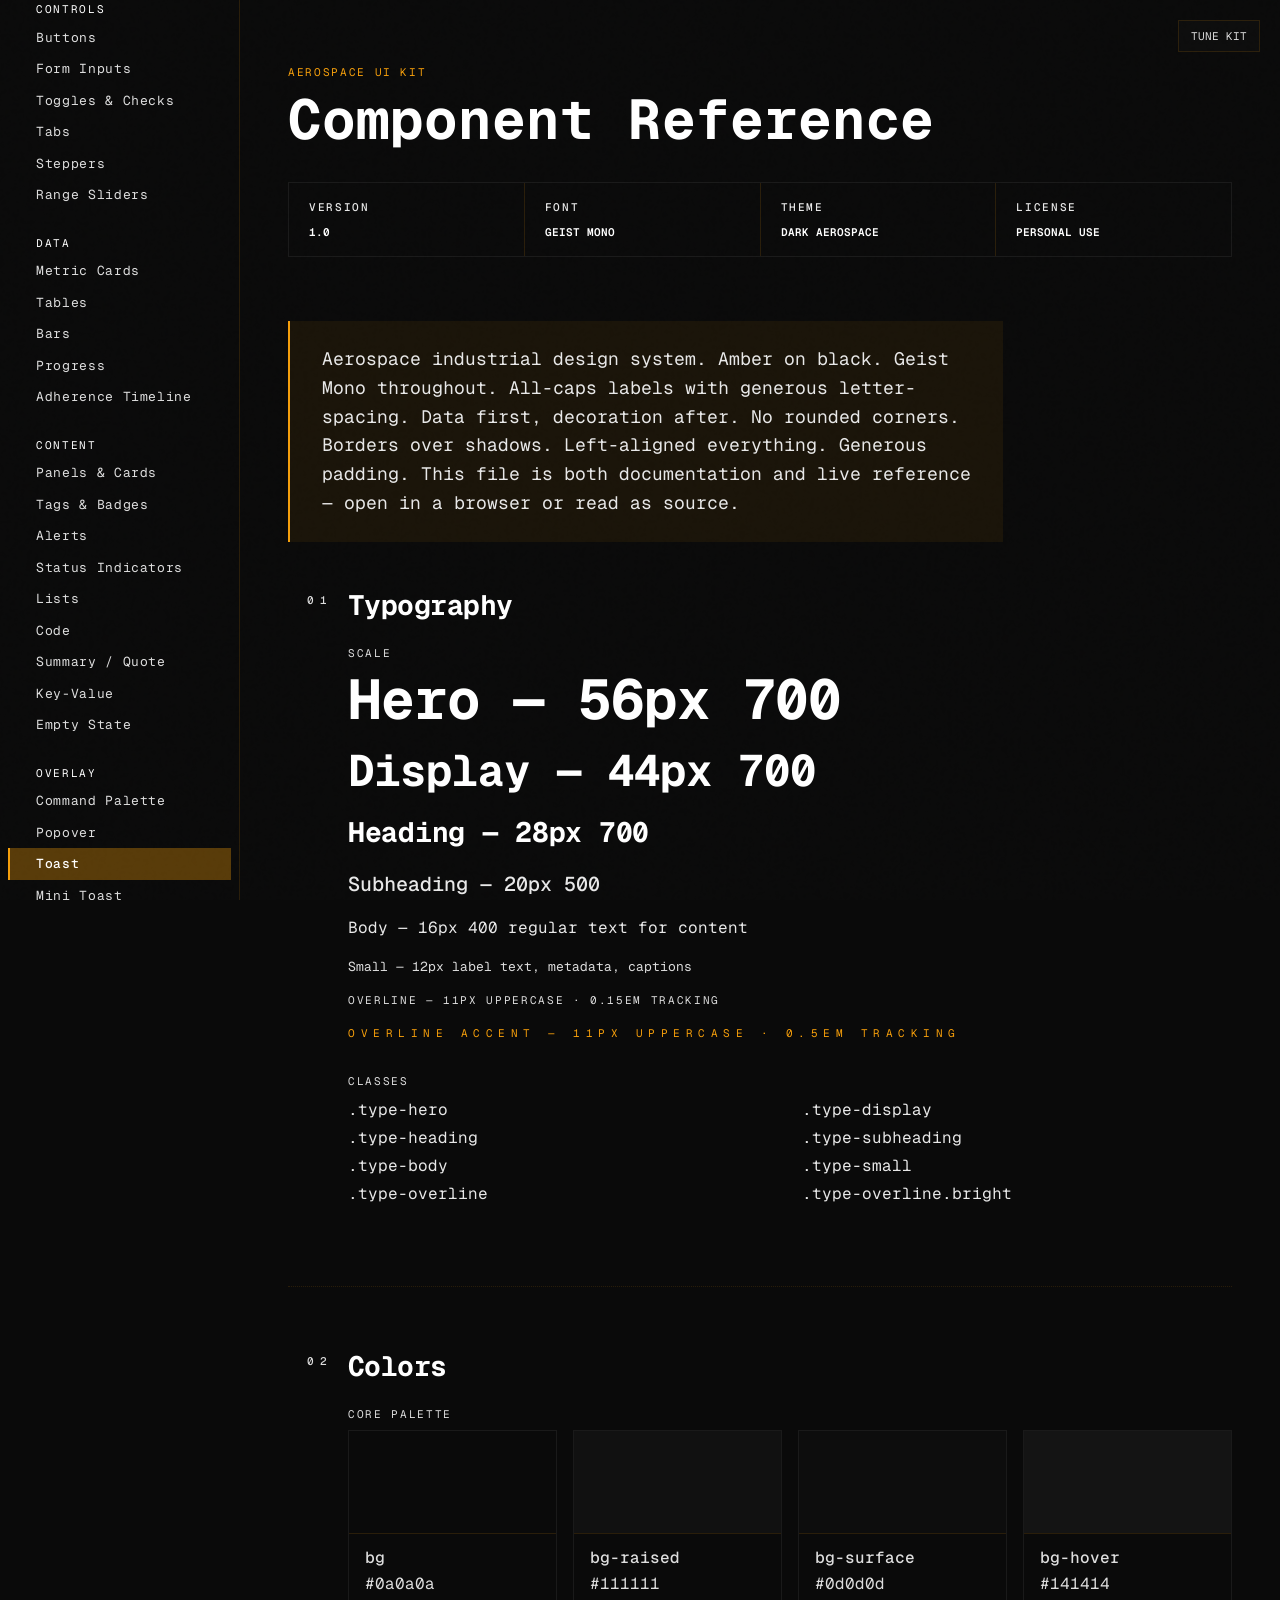
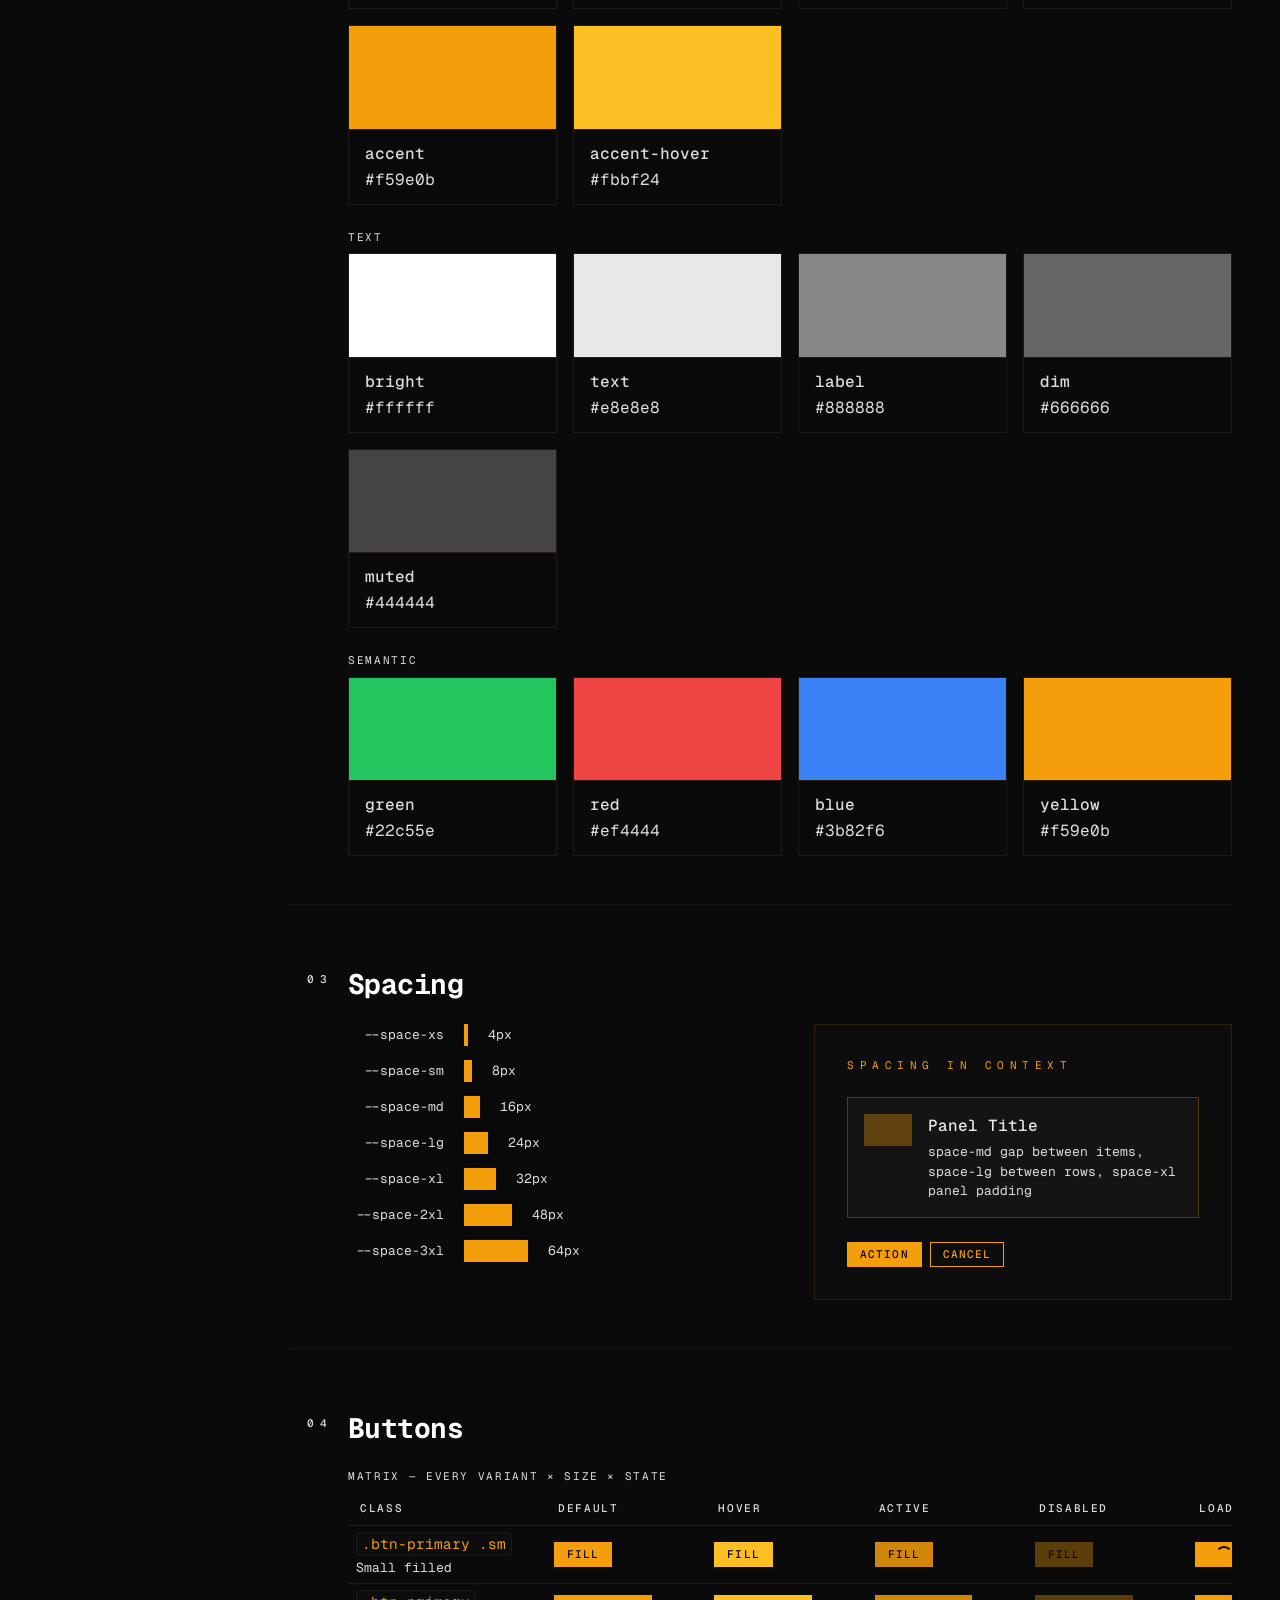
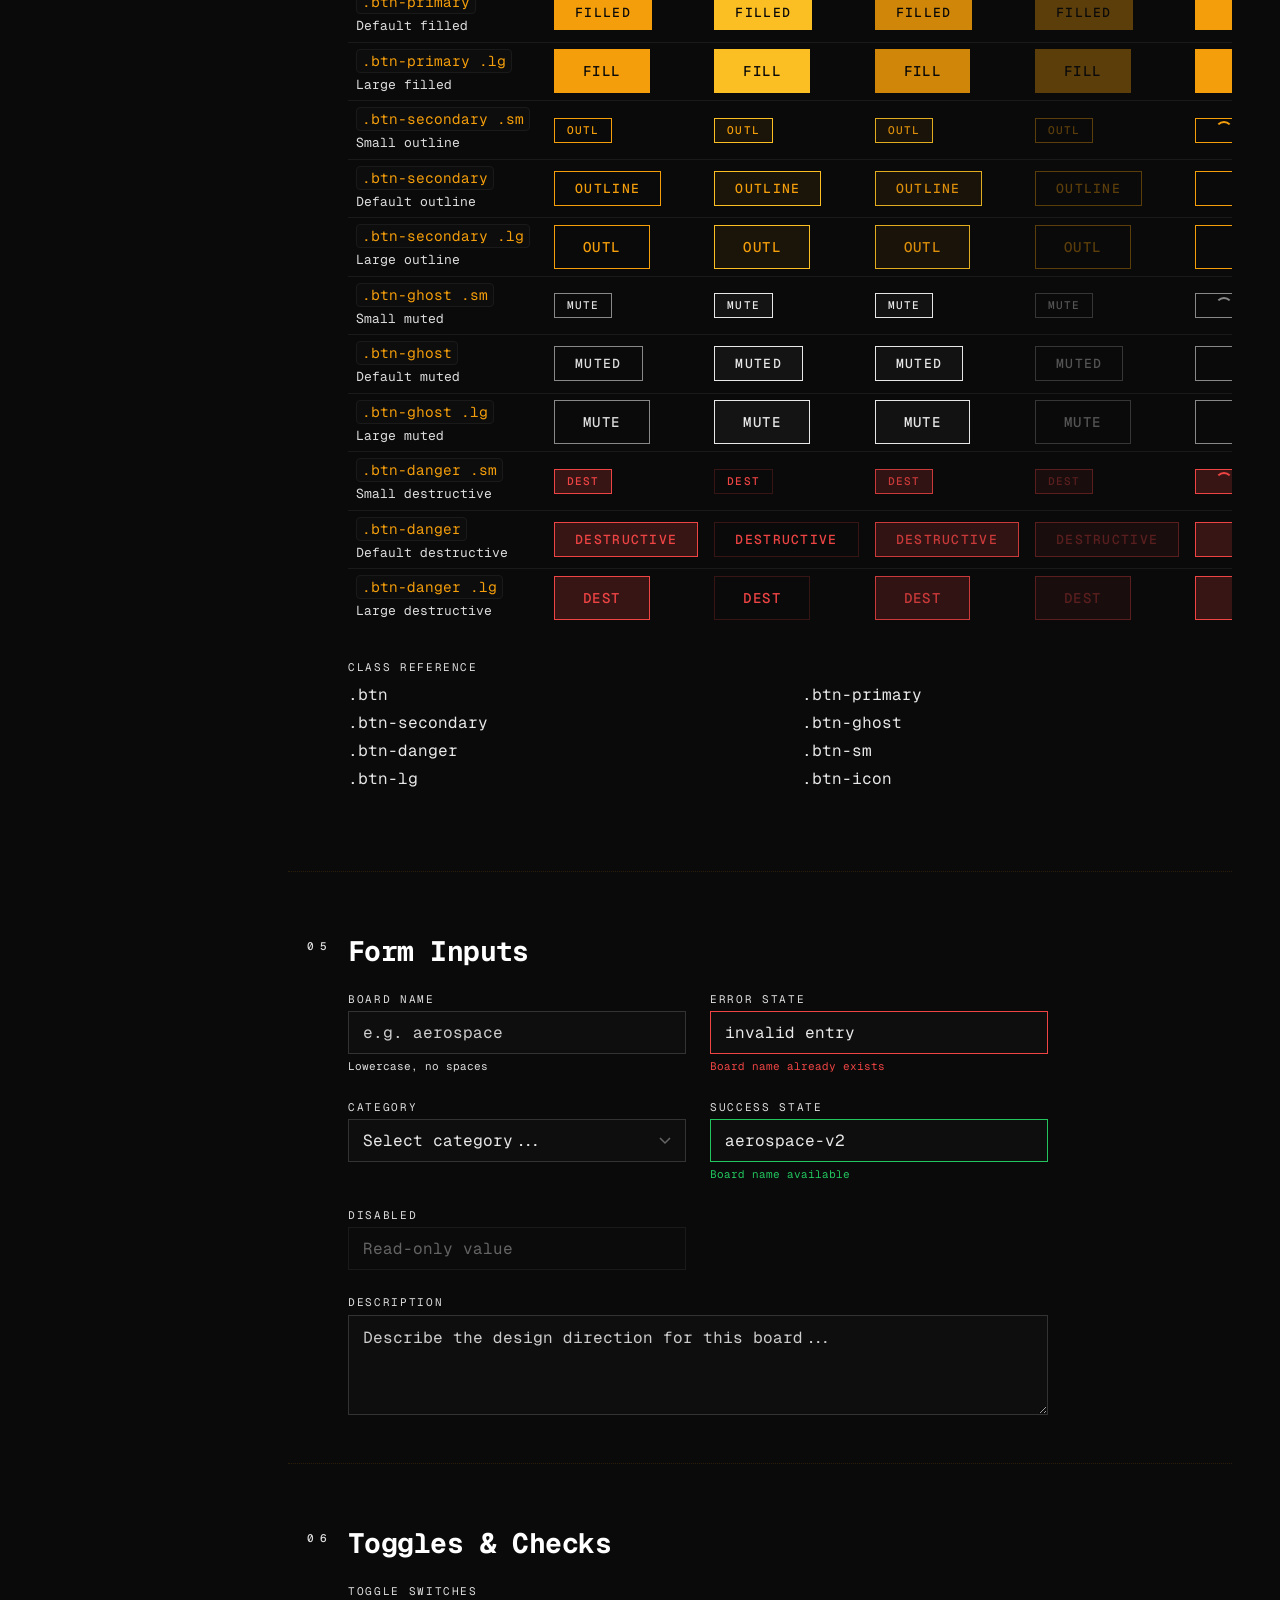
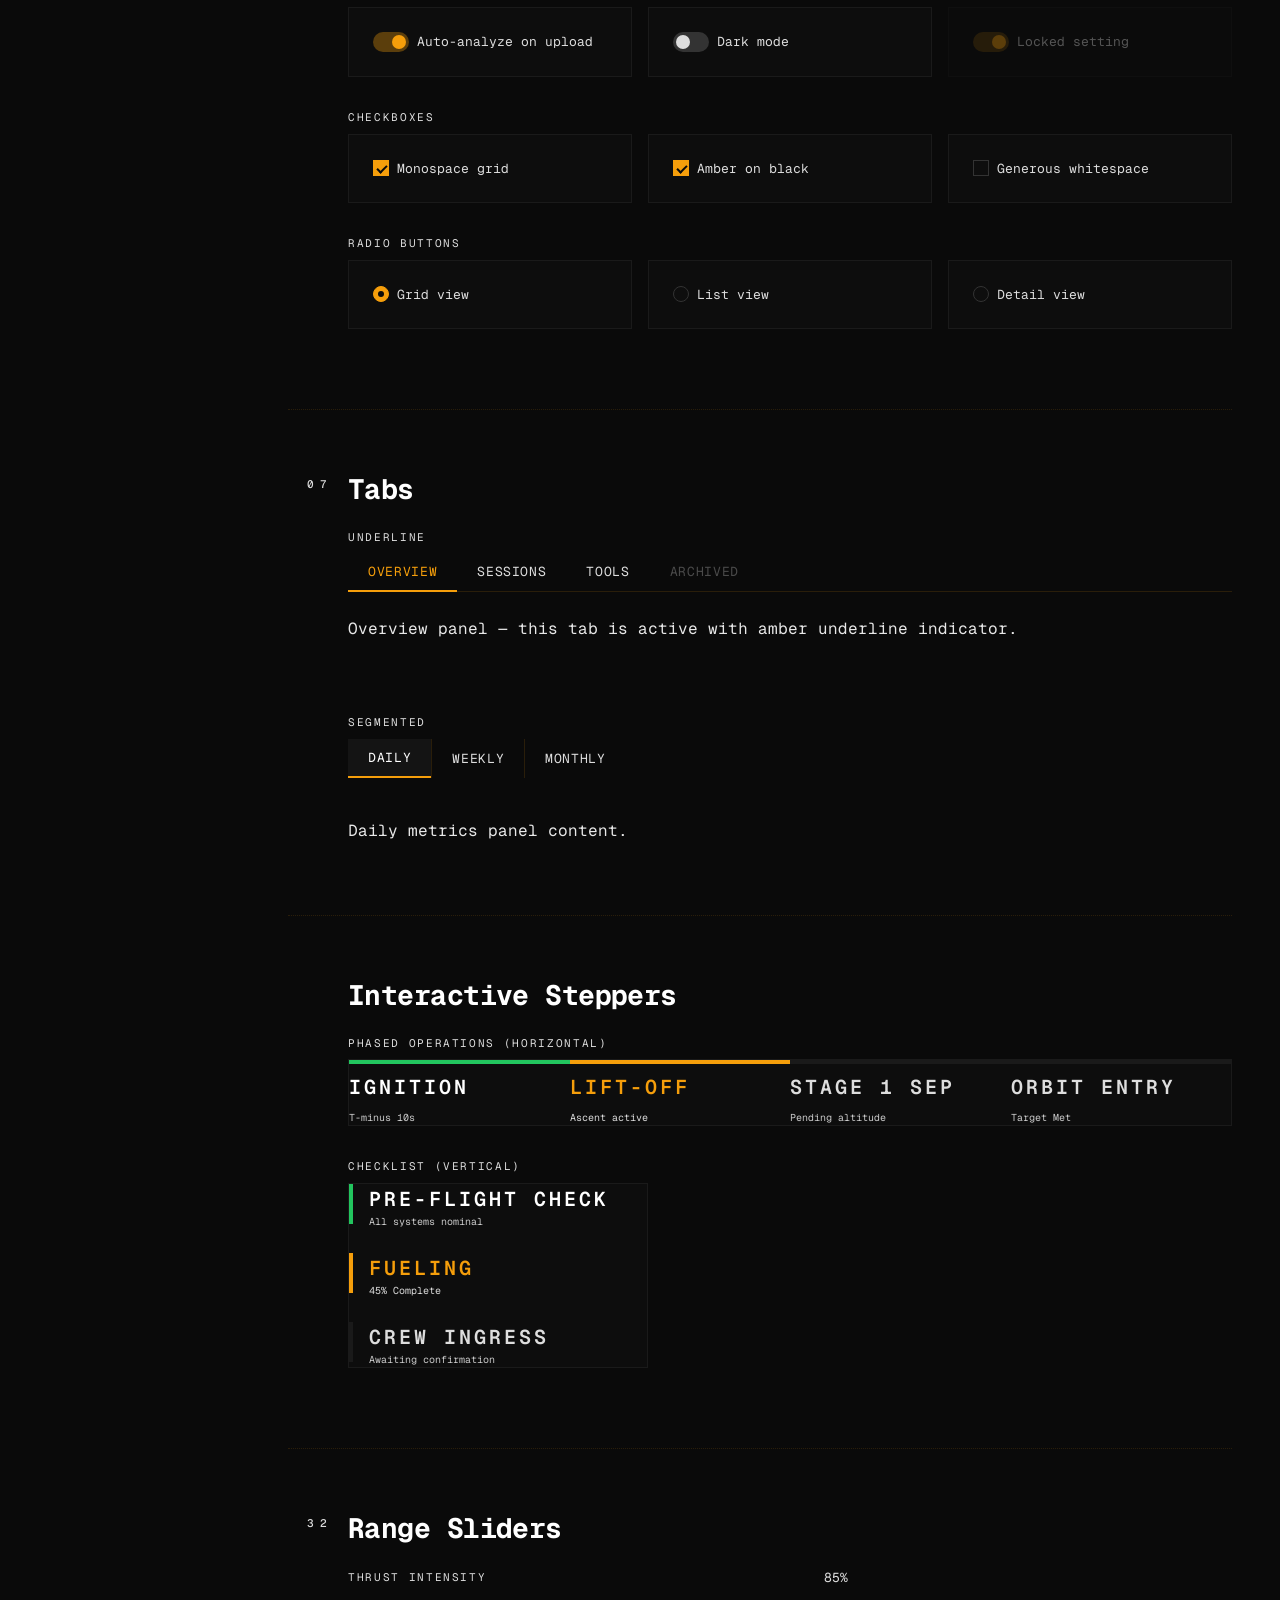
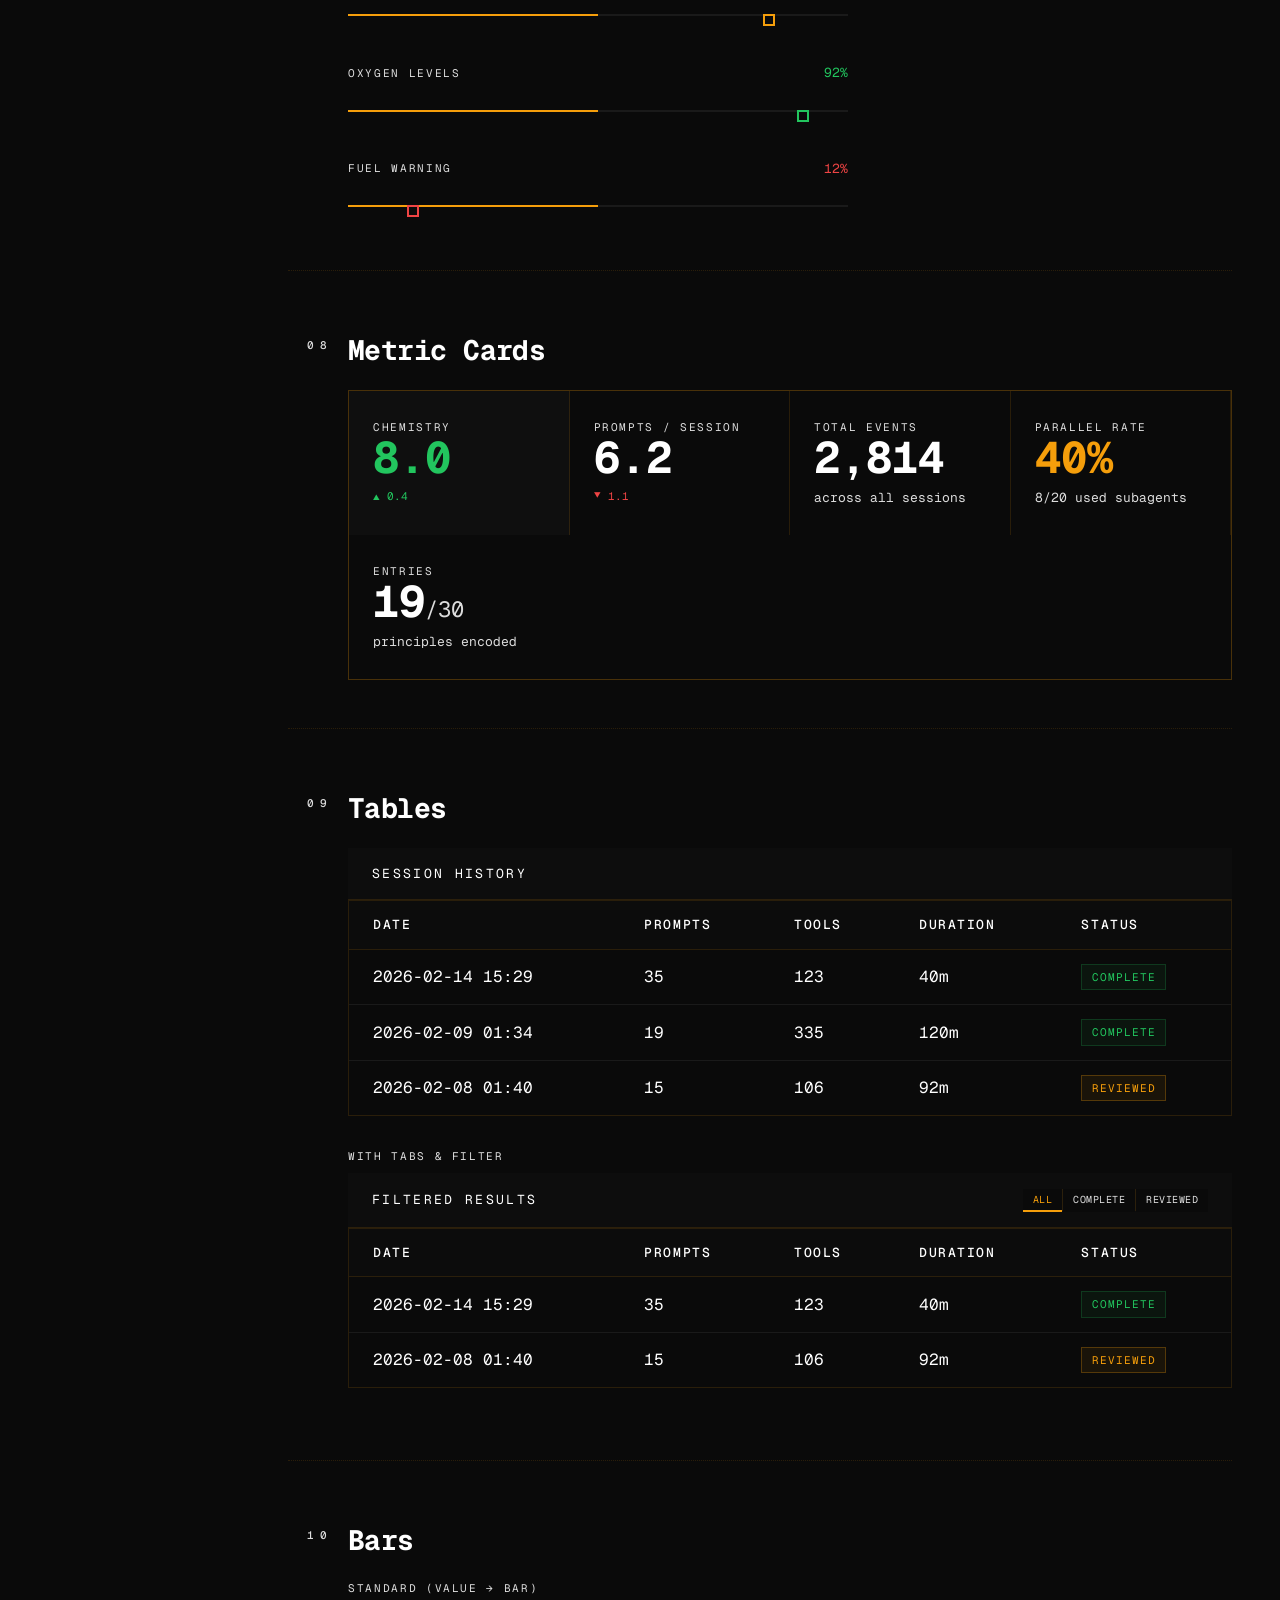
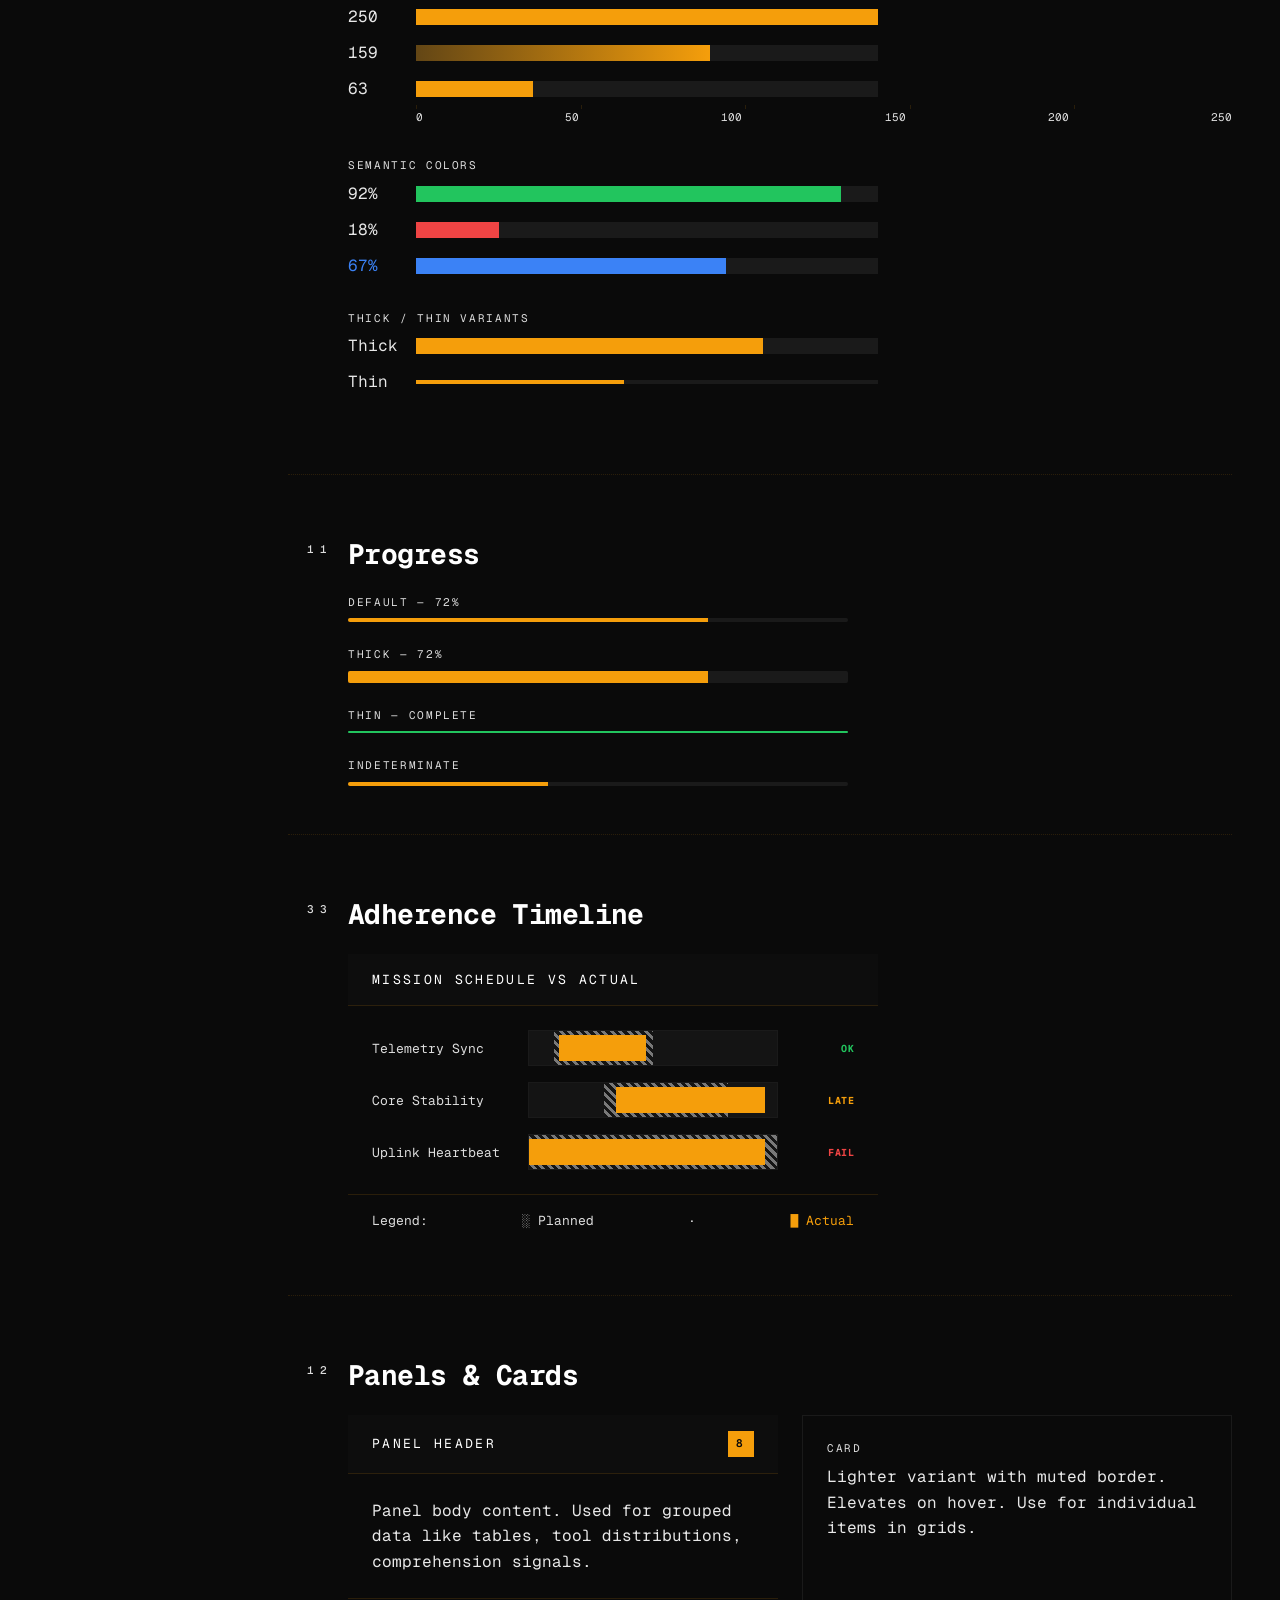
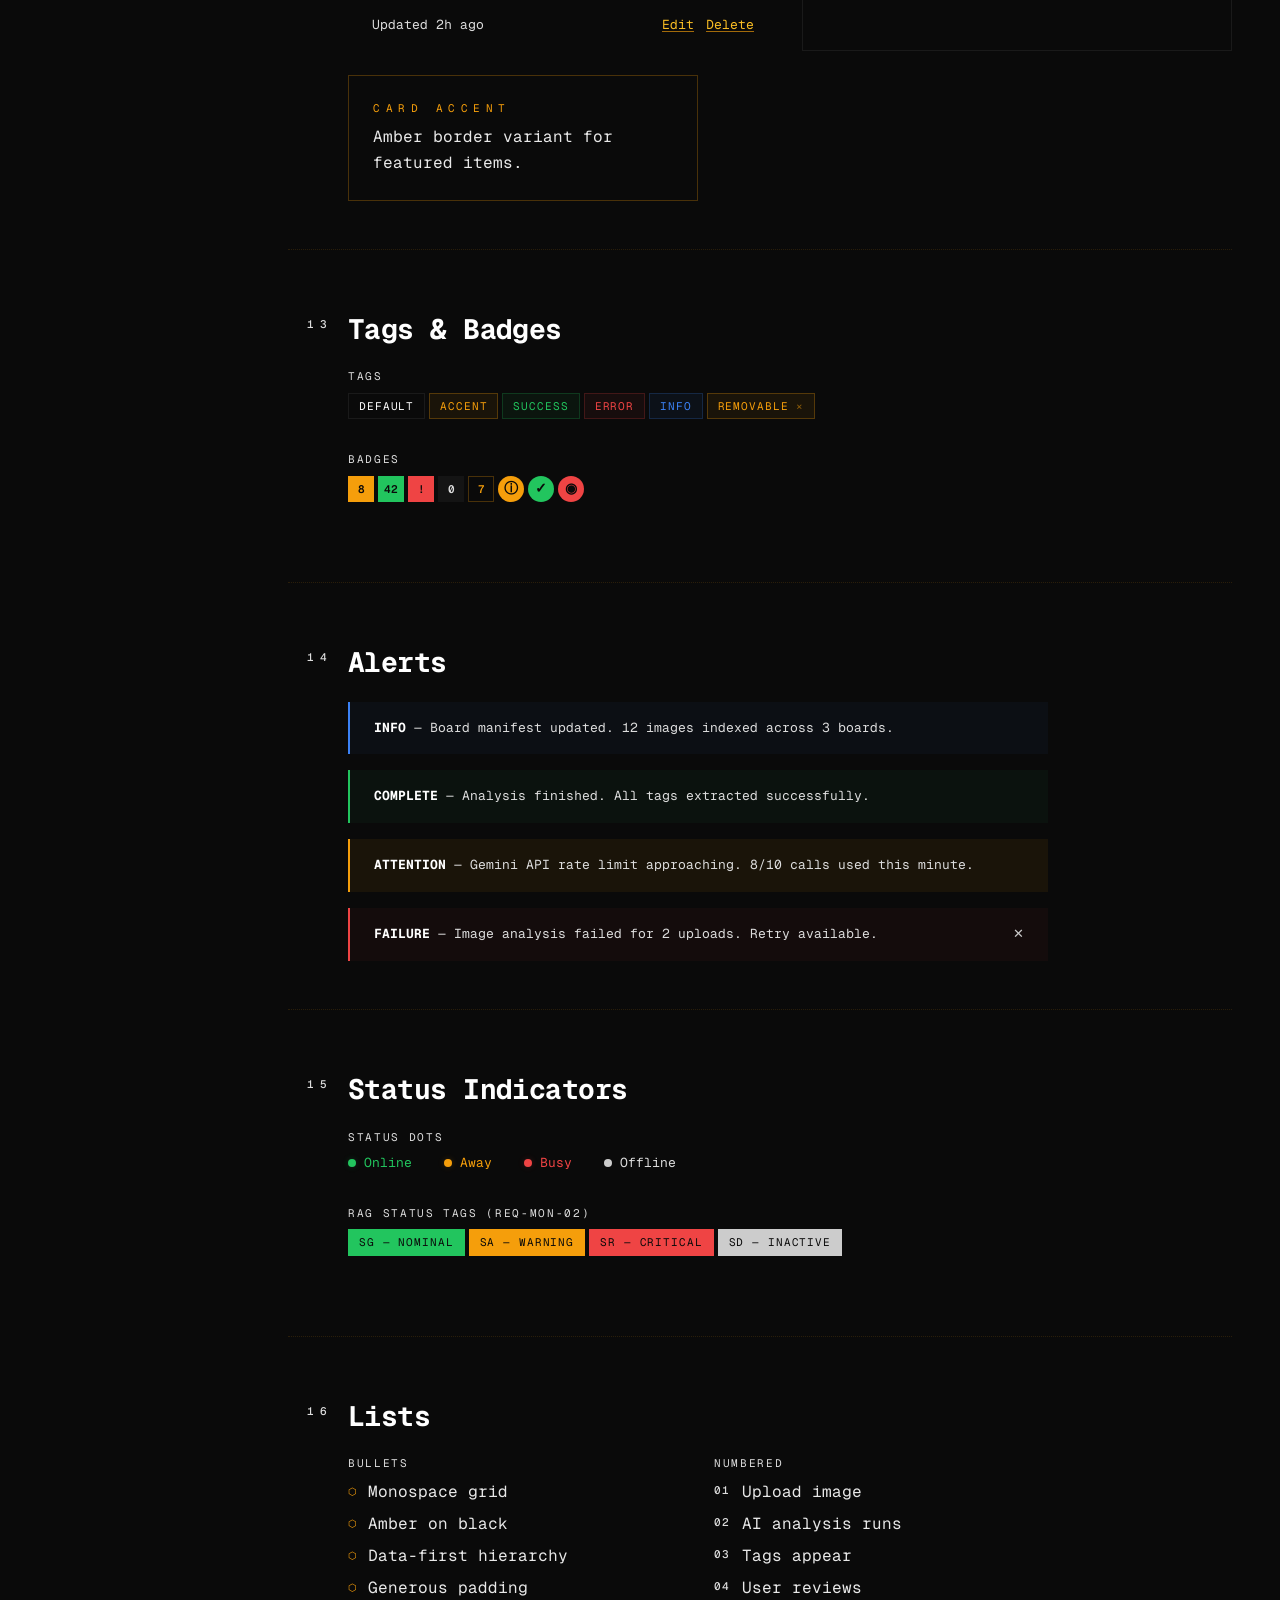
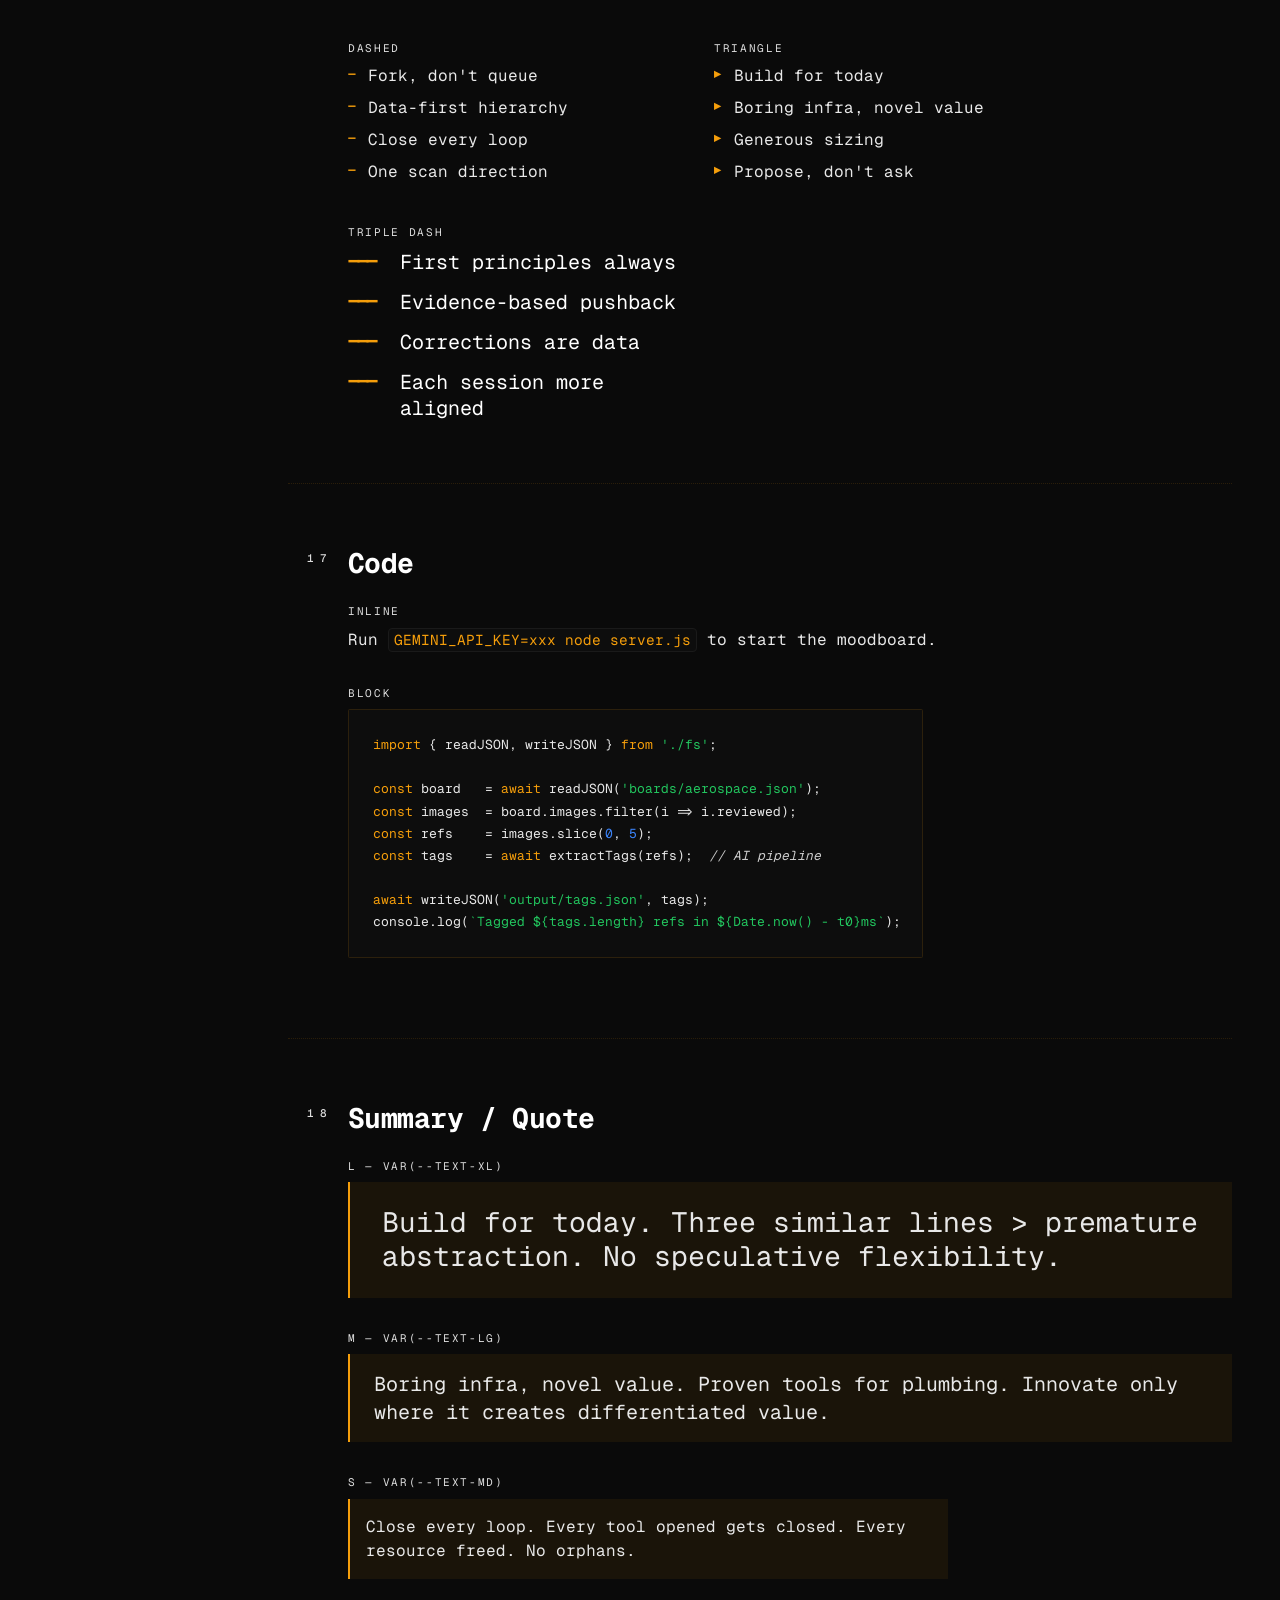
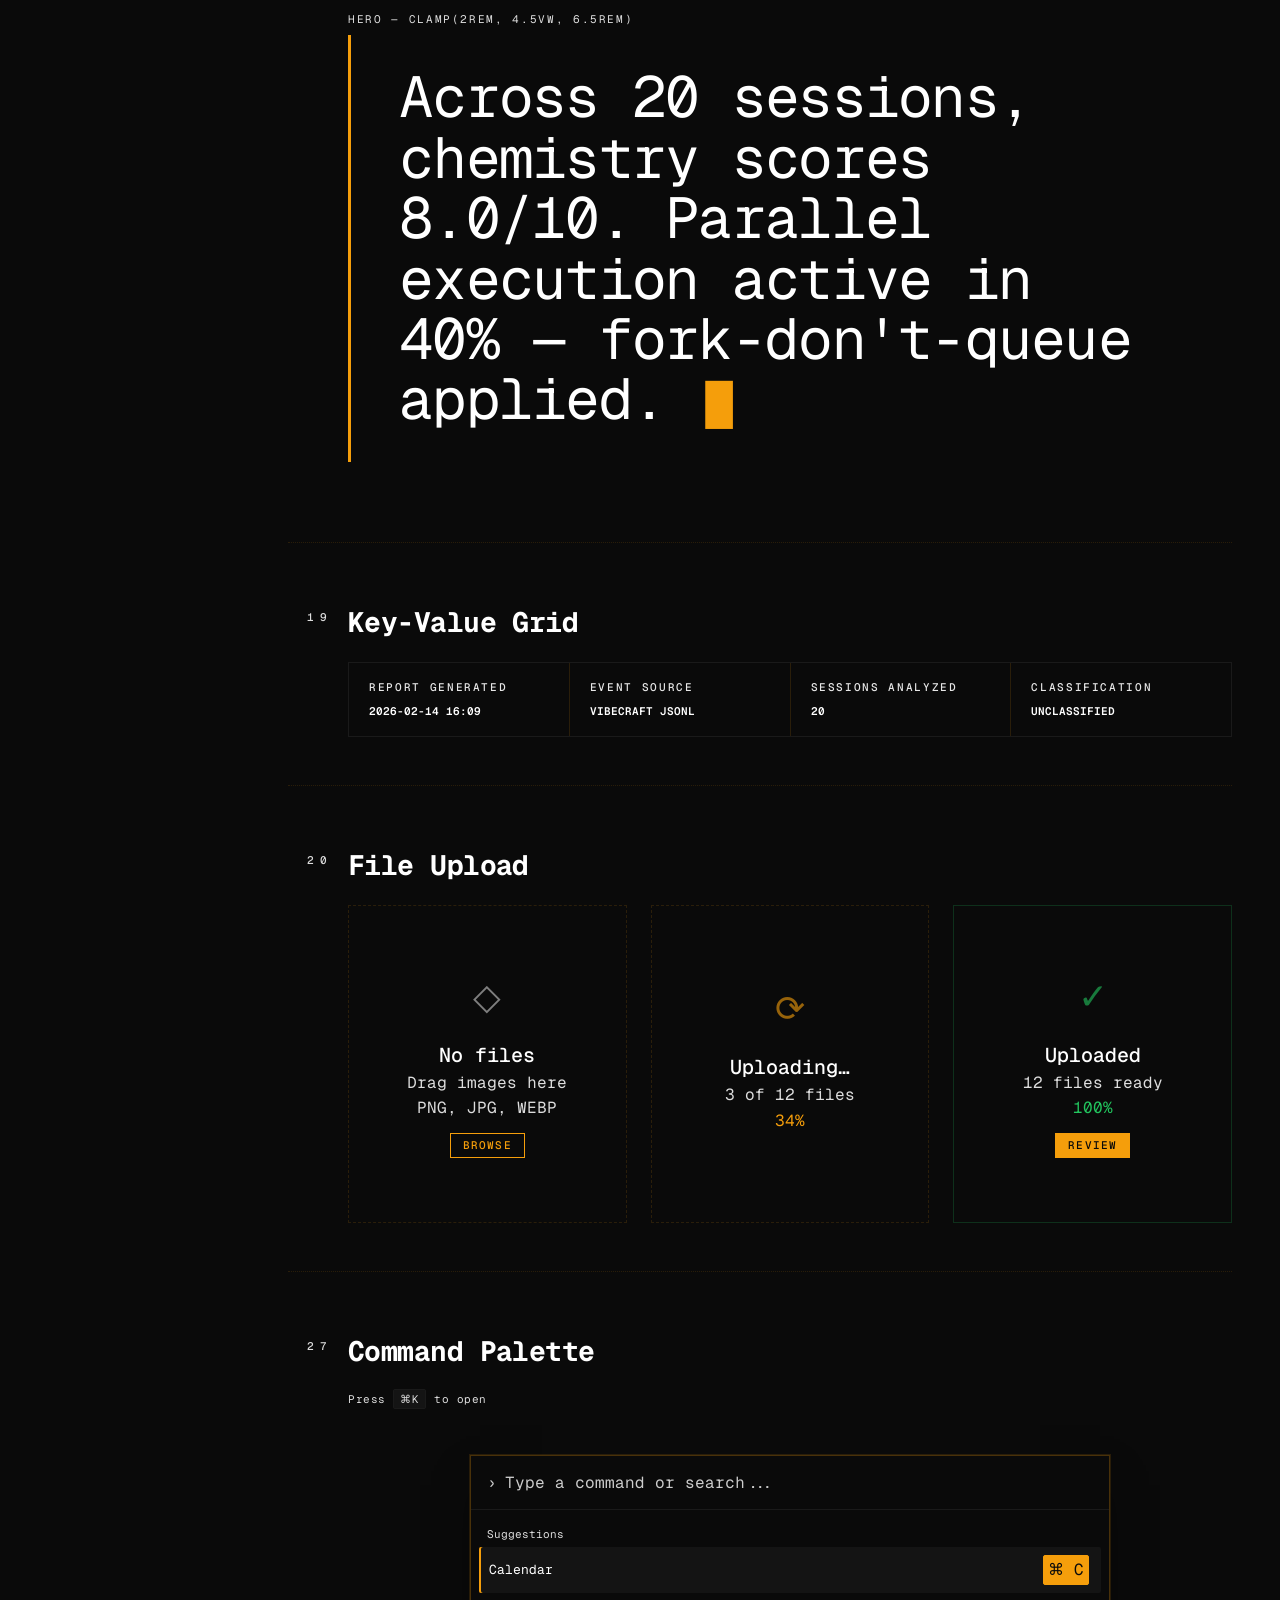
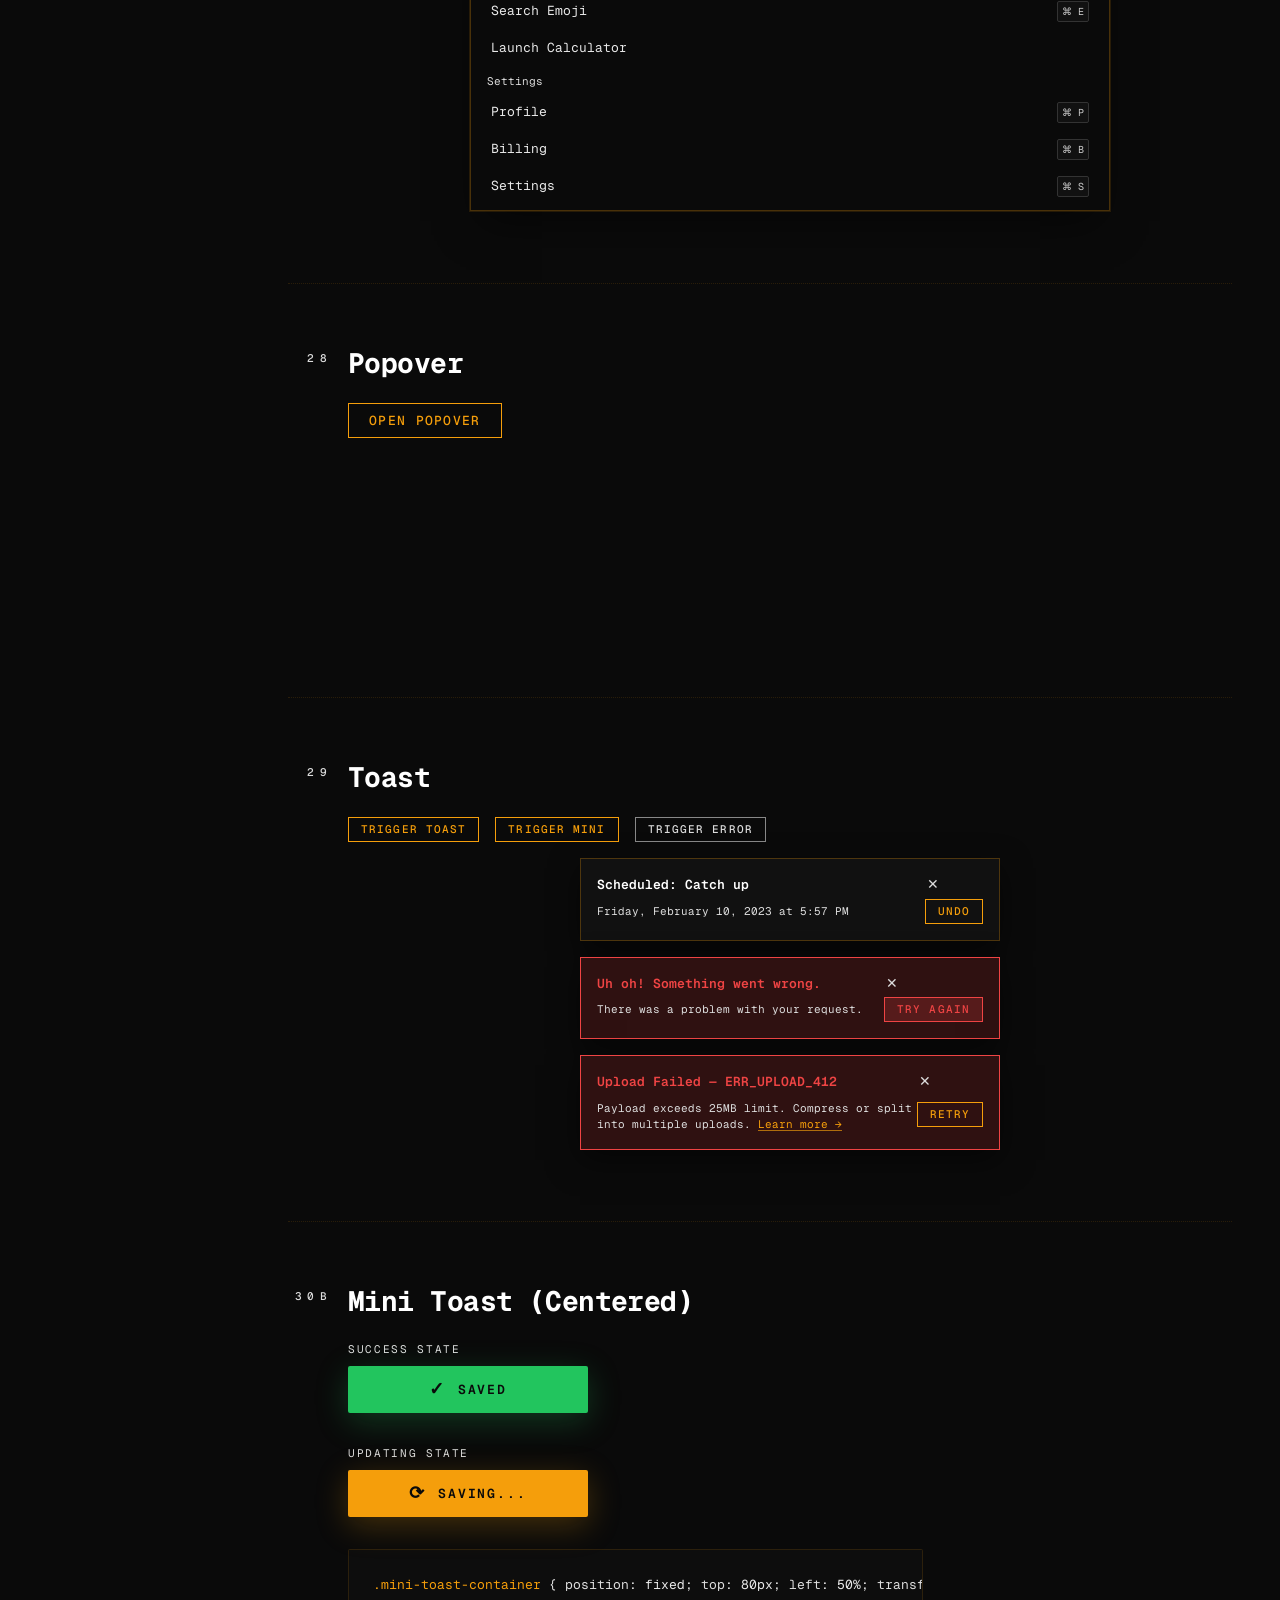
==== commit 9dce6f5f: "fix(ui-kit): Batch D refinements — cmd focus outline, toast bottom-entry, draggable popover handles " ====
--- a/components/index.html
+++ b/components/index.html
@@ -1062,32 +1062,66 @@
     <div class="kit-section-title">28</div>
     <h2>Popover</h2>
     <div class="kit-row">
-      <div style="position: relative; display: inline-block;">
+      <div style="position: relative; display: inline-block;" class="popover-wrap">
         <button class="btn btn-secondary" data-popover="pop-dimensions">Open Popover</button>
         <div class="popover-content popover-hidden" id="pop-dimensions" style="position: absolute; top: 0; left: calc(100% + 8px); width: 220px; z-index: 10; white-space: nowrap;">
           <div class="input-group" style="margin-bottom: 12px;">
             <label class="input-label">Width</label>
             <div style="position: relative;">
-              <input type="text" class="input" value="100%" style="width: 100%;">
-              <div class="input-handle" style="position: absolute; bottom: 0; left: 75%; width: 8px; height: 3px; background: var(--accent); border-radius: 2px; transform: translateX(-50%);"></div>
+              <input type="text" class="input popover-input" value="100%" data-min="0" data-max="100" data-unit="%" style="width: 100%;">
+              <div class="input-handle" style="left: 75%;"></div>
             </div>
           </div>
           <div class="input-group" style="margin-bottom: 12px;">
             <label class="input-label">Height</label>
             <div style="position: relative;">
-              <input type="text" class="input" value="auto" style="width: 100%;">
-              <div class="input-handle" style="position: absolute; bottom: 0; left: 40%; width: 8px; height: 3px; background: var(--accent); border-radius: 2px; transform: translateX(-50%);"></div>
+              <input type="text" class="input popover-input" value="auto" data-min="0" data-max="500" data-unit="px" style="width: 100%;">
+              <div class="input-handle" style="left: 40%;"></div>
             </div>
           </div>
           <div class="input-group">
             <label class="input-label">Max. Width</label>
             <div style="position: relative;">
-              <input type="text" class="input" value="300px" style="width: 100%;">
-              <div class="input-handle" style="position: absolute; bottom: 0; left: 60%; width: 8px; height: 3px; background: var(--accent); border-radius: 2px; transform: translateX(-50%);"></div>
+              <input type="text" class="input popover-input" value="300px" data-min="0" data-max="500" data-unit="px" style="width: 100%;">
+              <div class="input-handle" style="left: 60%;"></div>
             </div>
           </div>
         </div>
       </div>
+      <script>
+        (function() {
+          const wrap = document.querySelector('.popover-wrap');
+          if (!wrap) return;
+          const pop = wrap.querySelector('.popover-content');
+          const btn = wrap.querySelector('button');
+          btn.addEventListener('click', () => pop.classList.toggle('popover-hidden'));
+          document.addEventListener('click', e => { if (!wrap.contains(e.target)) pop.classList.add('popover-hidden'); });
+          wrap.querySelectorAll('.popover-input').forEach(inp => {
+            const handle = inp.parentElement.querySelector('.input-handle');
+            if (!handle) return;
+            function sync() {
+              const v = parseFloat(inp.value) || 0;
+              const min = +inp.dataset.min, max = +inp.dataset.max;
+              const pct = Math.max(0, Math.min(100, (v - min) / (max - min) * 100));
+              handle.style.left = pct + '%';
+            }
+            inp.addEventListener('input', sync);
+            let dragging = false;
+            handle.addEventListener('mousedown', e => { dragging = true; e.preventDefault(); });
+            document.addEventListener('mousemove', e => {
+              if (!dragging) return;
+              const rect = inp.getBoundingClientRect();
+              const pct = Math.max(0, Math.min(100, (e.clientX - rect.left) / rect.width * 100));
+              const min = +inp.dataset.min, max = +inp.dataset.max;
+              const val = Math.round(min + (max - min) * pct / 100);
+              inp.value = val + inp.dataset.unit;
+              handle.style.left = pct + '%';
+            });
+            document.addEventListener('mouseup', () => dragging = false);
+            sync();
+          });
+        })();
+      </script>
     </div>
   </section>
 
--- a/style.css
+++ b/style.css
@@ -963,6 +963,12 @@
   display: flex;
   flex-direction: column;
 }
+.cmd-dialog:focus-within {
+  border-color: var(--accent);
+  box-shadow:
+    0 0 0 1px var(--accent),
+    0 20px 40px -10px rgba(0, 0, 0, 0.5);
+}
 
 .cmd-header {
   border-bottom: 1px solid var(--border-muted);
@@ -1019,7 +1025,7 @@
 .cmd-item.selected {
   background: var(--bg-hover);
   color: var(--text-bright);
-  border-left: 2px solid var(--accent);
+  box-shadow: inset 2px 0 0 var(--accent);
   padding-left: 10px;
 }
 
@@ -1069,12 +1075,14 @@
   grid-template-columns: 1fr auto;
   gap: 4px;
   align-items: start;
-  transform: translateX(100%);
-  transition: transform 0.3s cubic-bezier(0.16, 1, 0.3, 1);
+  transform: translateY(100%);
+  opacity: 0;
+  transition: transform 0.3s cubic-bezier(0.16, 1, 0.3, 1), opacity 0.3s ease;
 }
 
 .toast[data-state="open"] {
-  transform: translateX(0);
+  transform: translateY(0);
+  opacity: 1;
 }
 
 .toast-title {
@@ -1138,6 +1146,22 @@
   font-size: var(--text-sm);
   color: var(--text);
   transition: opacity 150ms ease, transform 150ms ease;
+}
+
+.input-handle {
+  position: absolute;
+  bottom: -1px;
+  width: 12px;
+  height: 12px;
+  background: var(--accent);
+  border-radius: 2px;
+  cursor: grab;
+  transform: translateX(-50%);
+  z-index: 2;
+}
+.input-handle:active {
+  cursor: grabbing;
+  background: var(--accent-hover);
 }
 
 .popover-hidden {
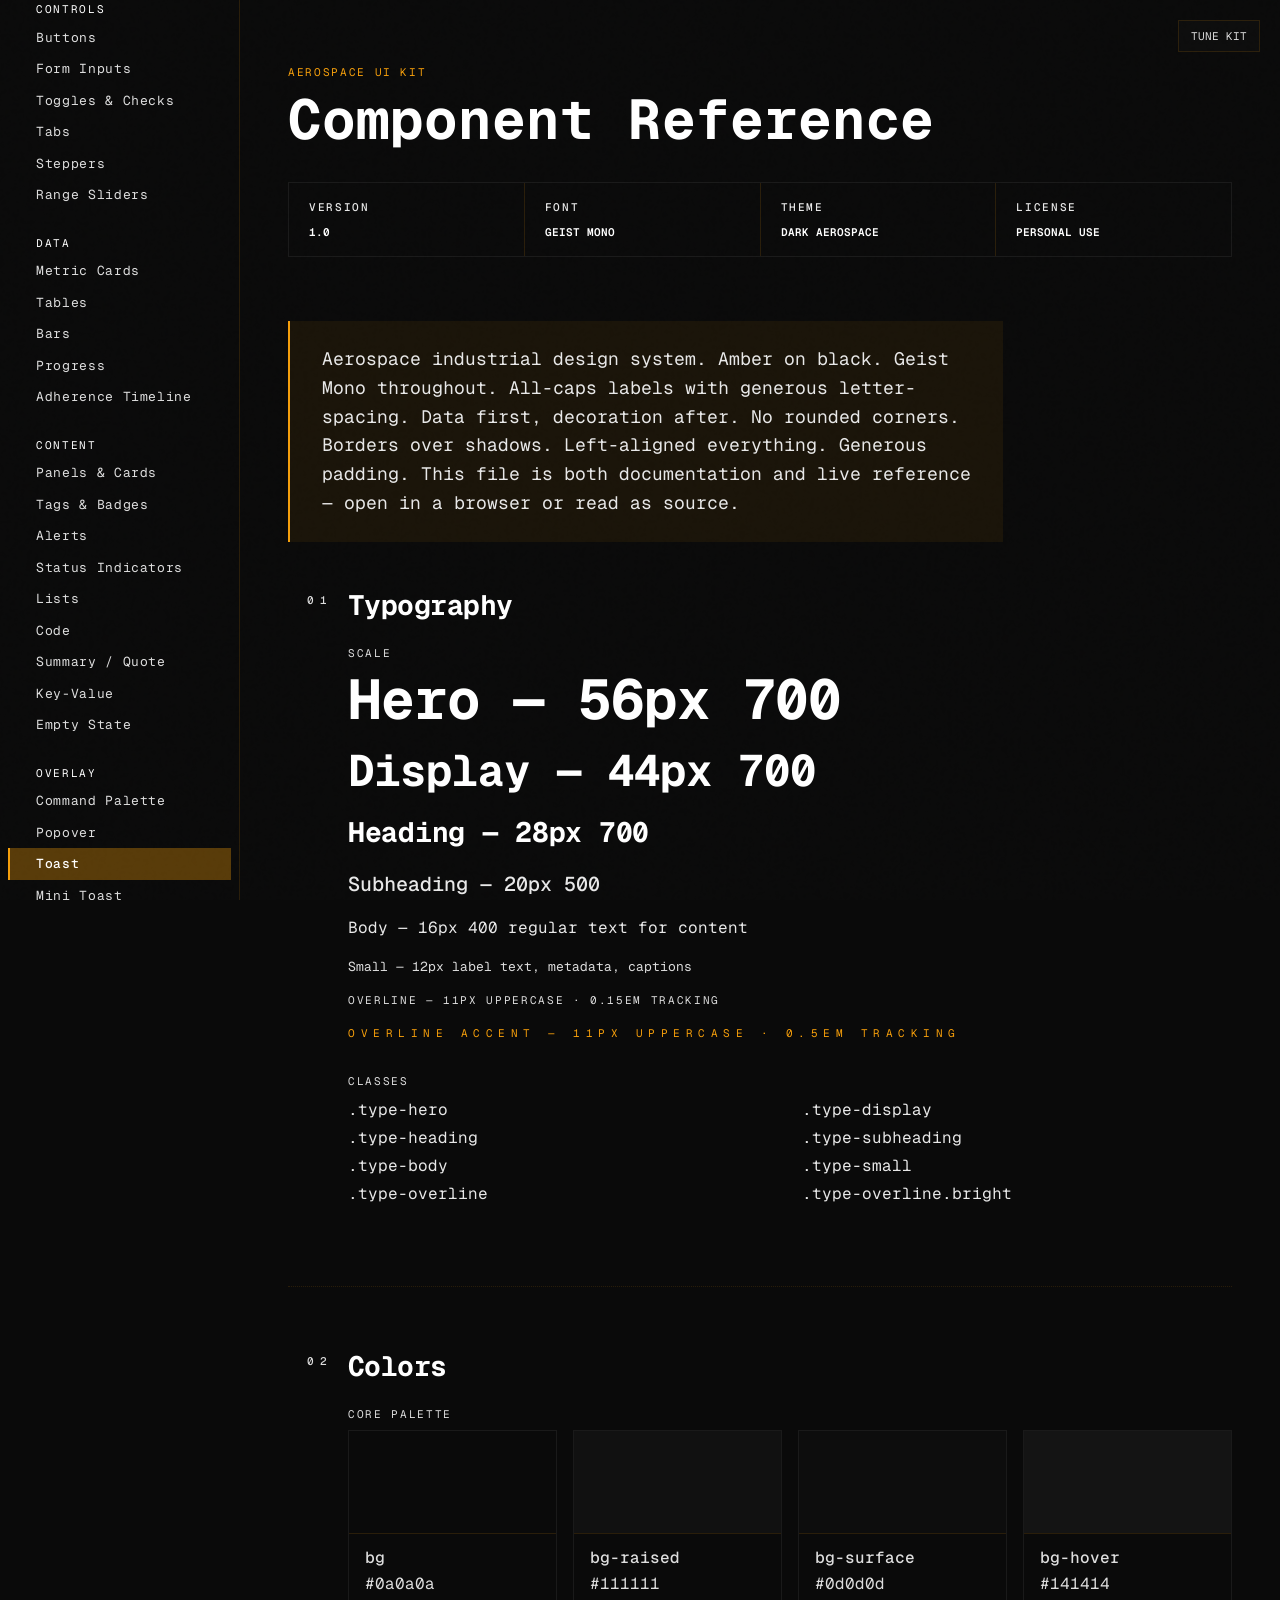
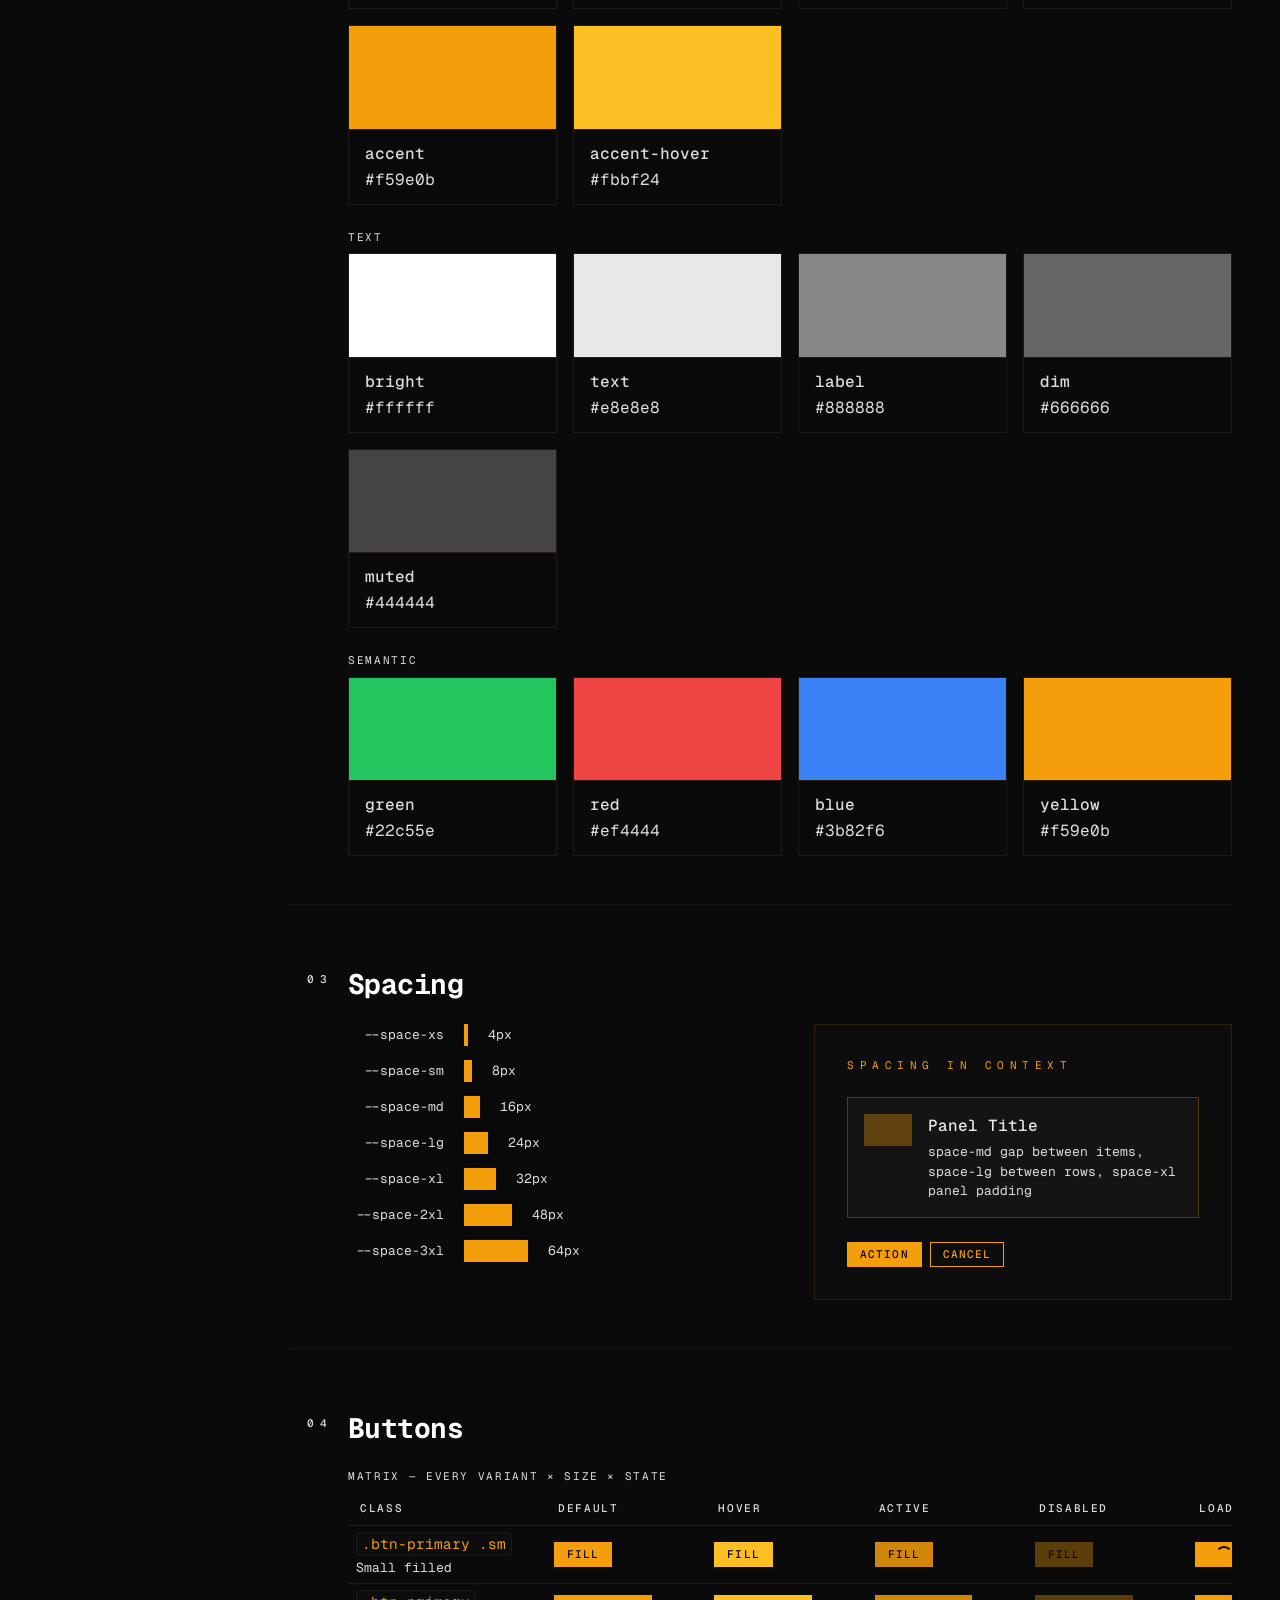
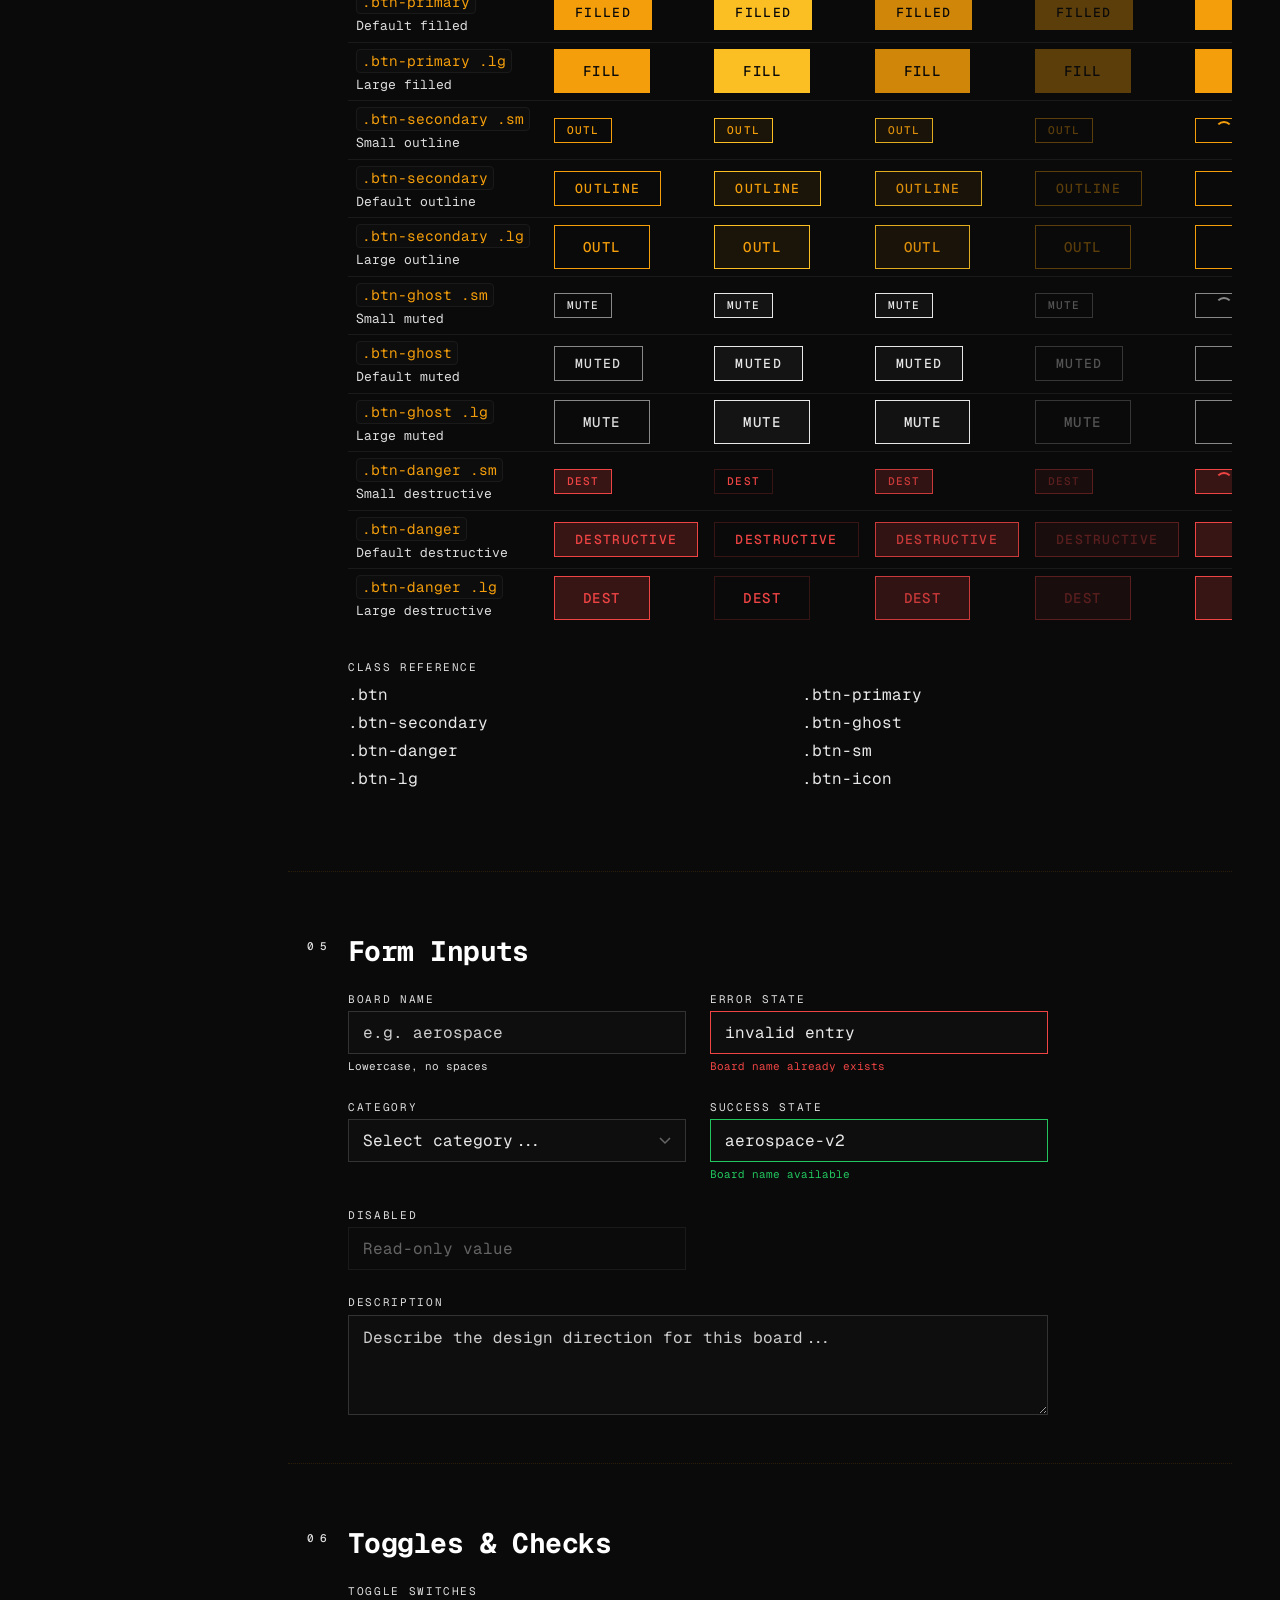
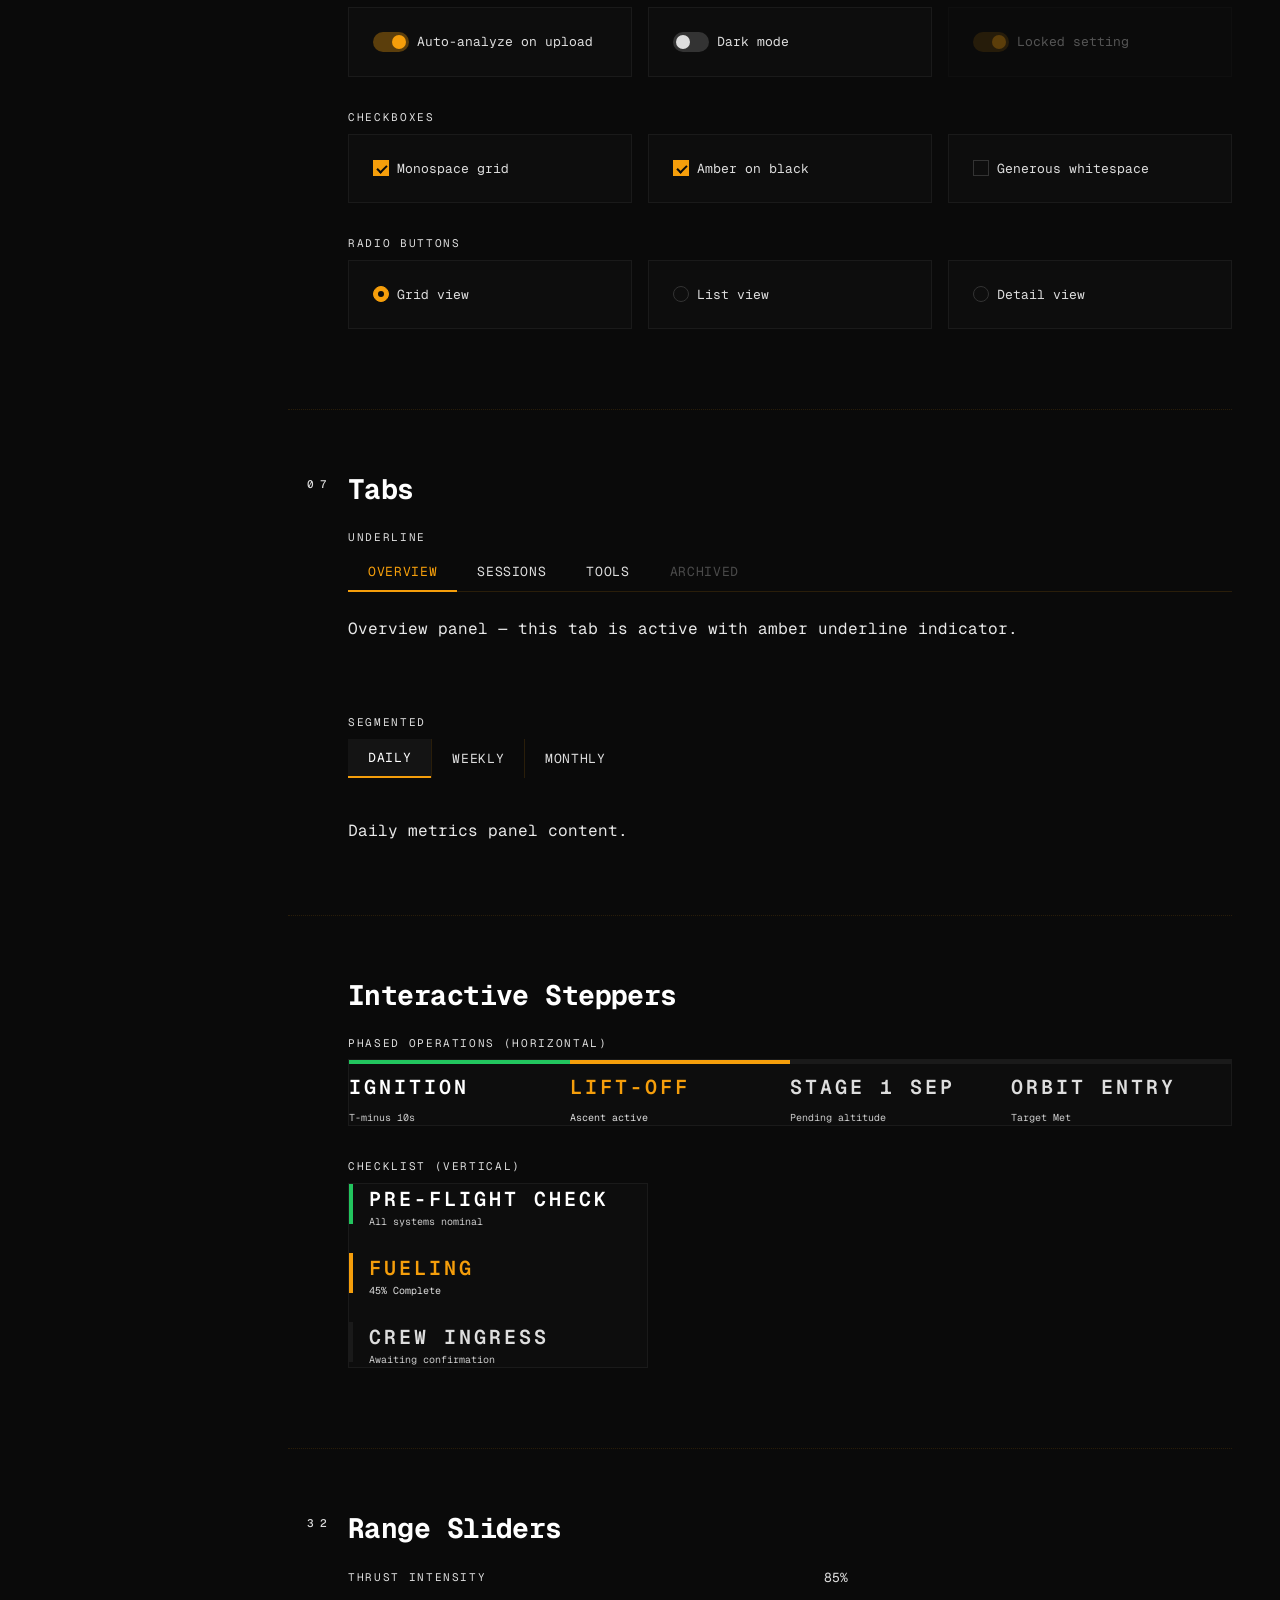
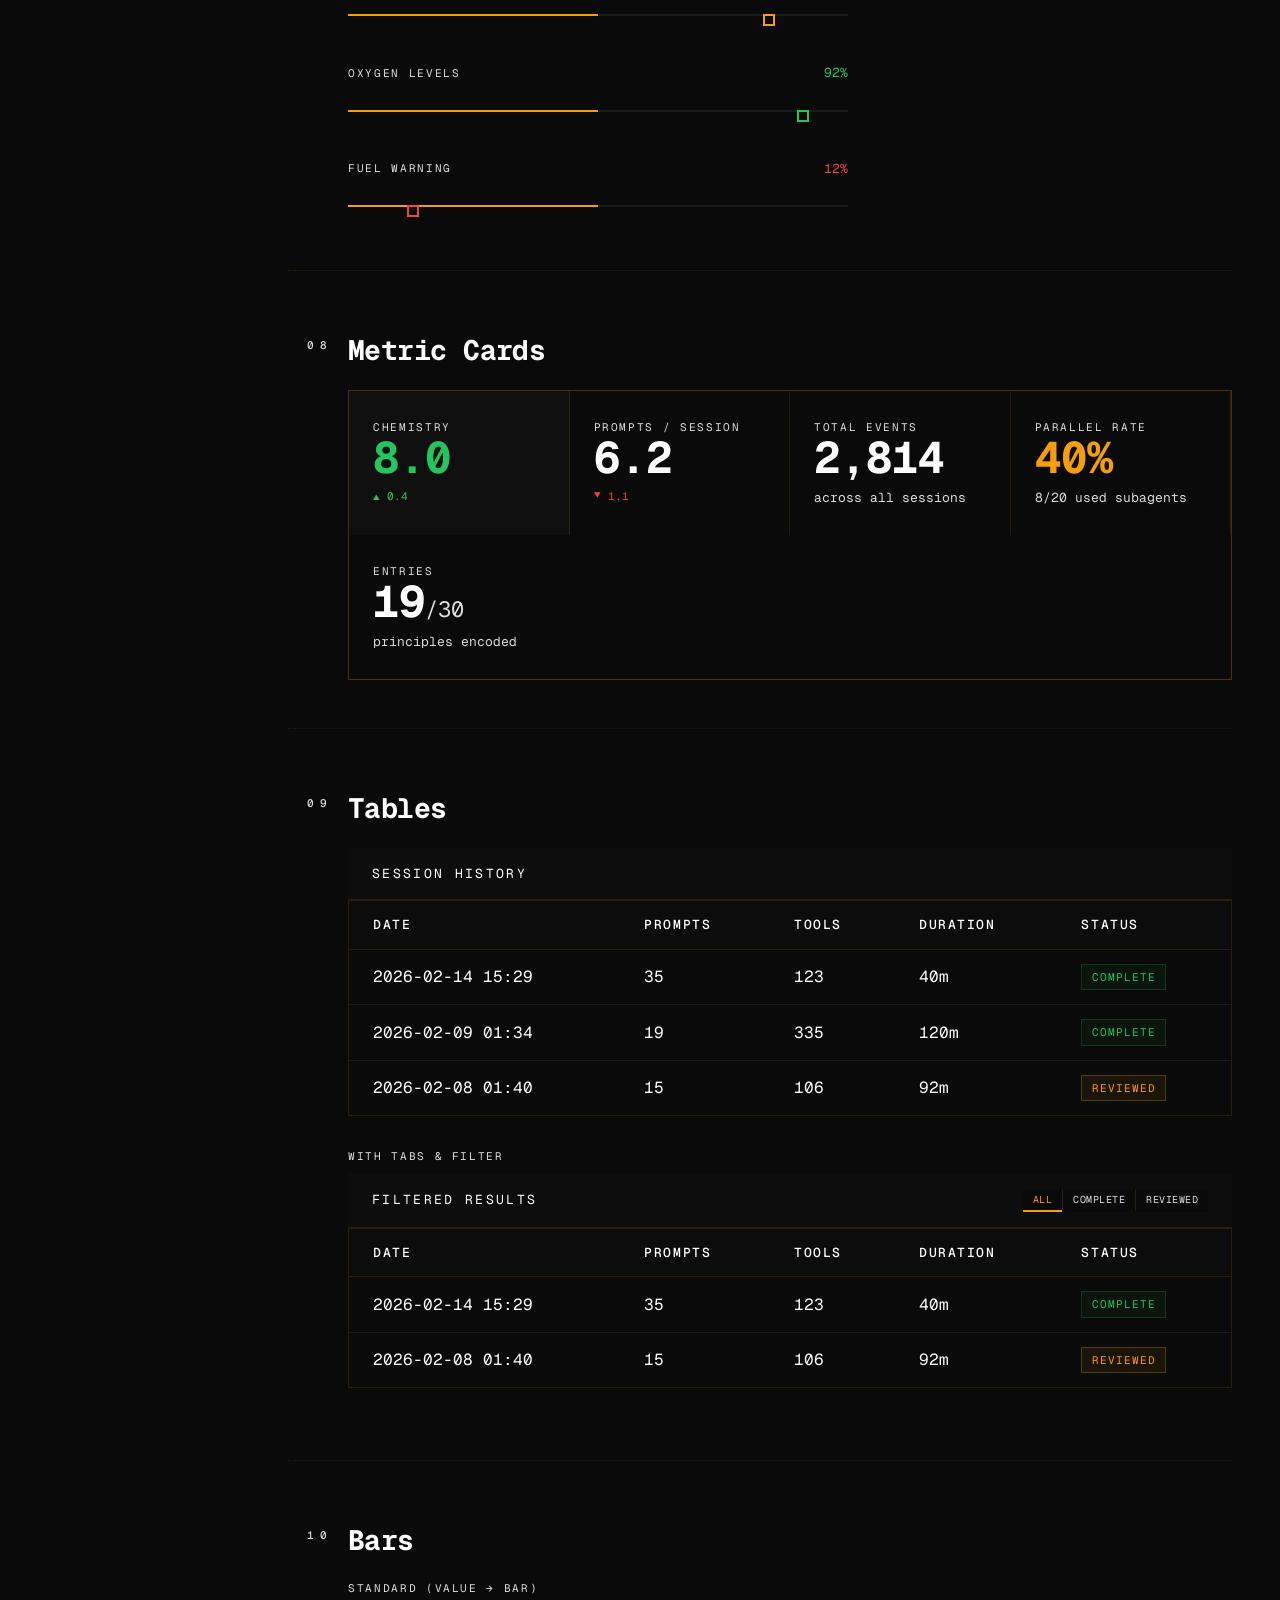
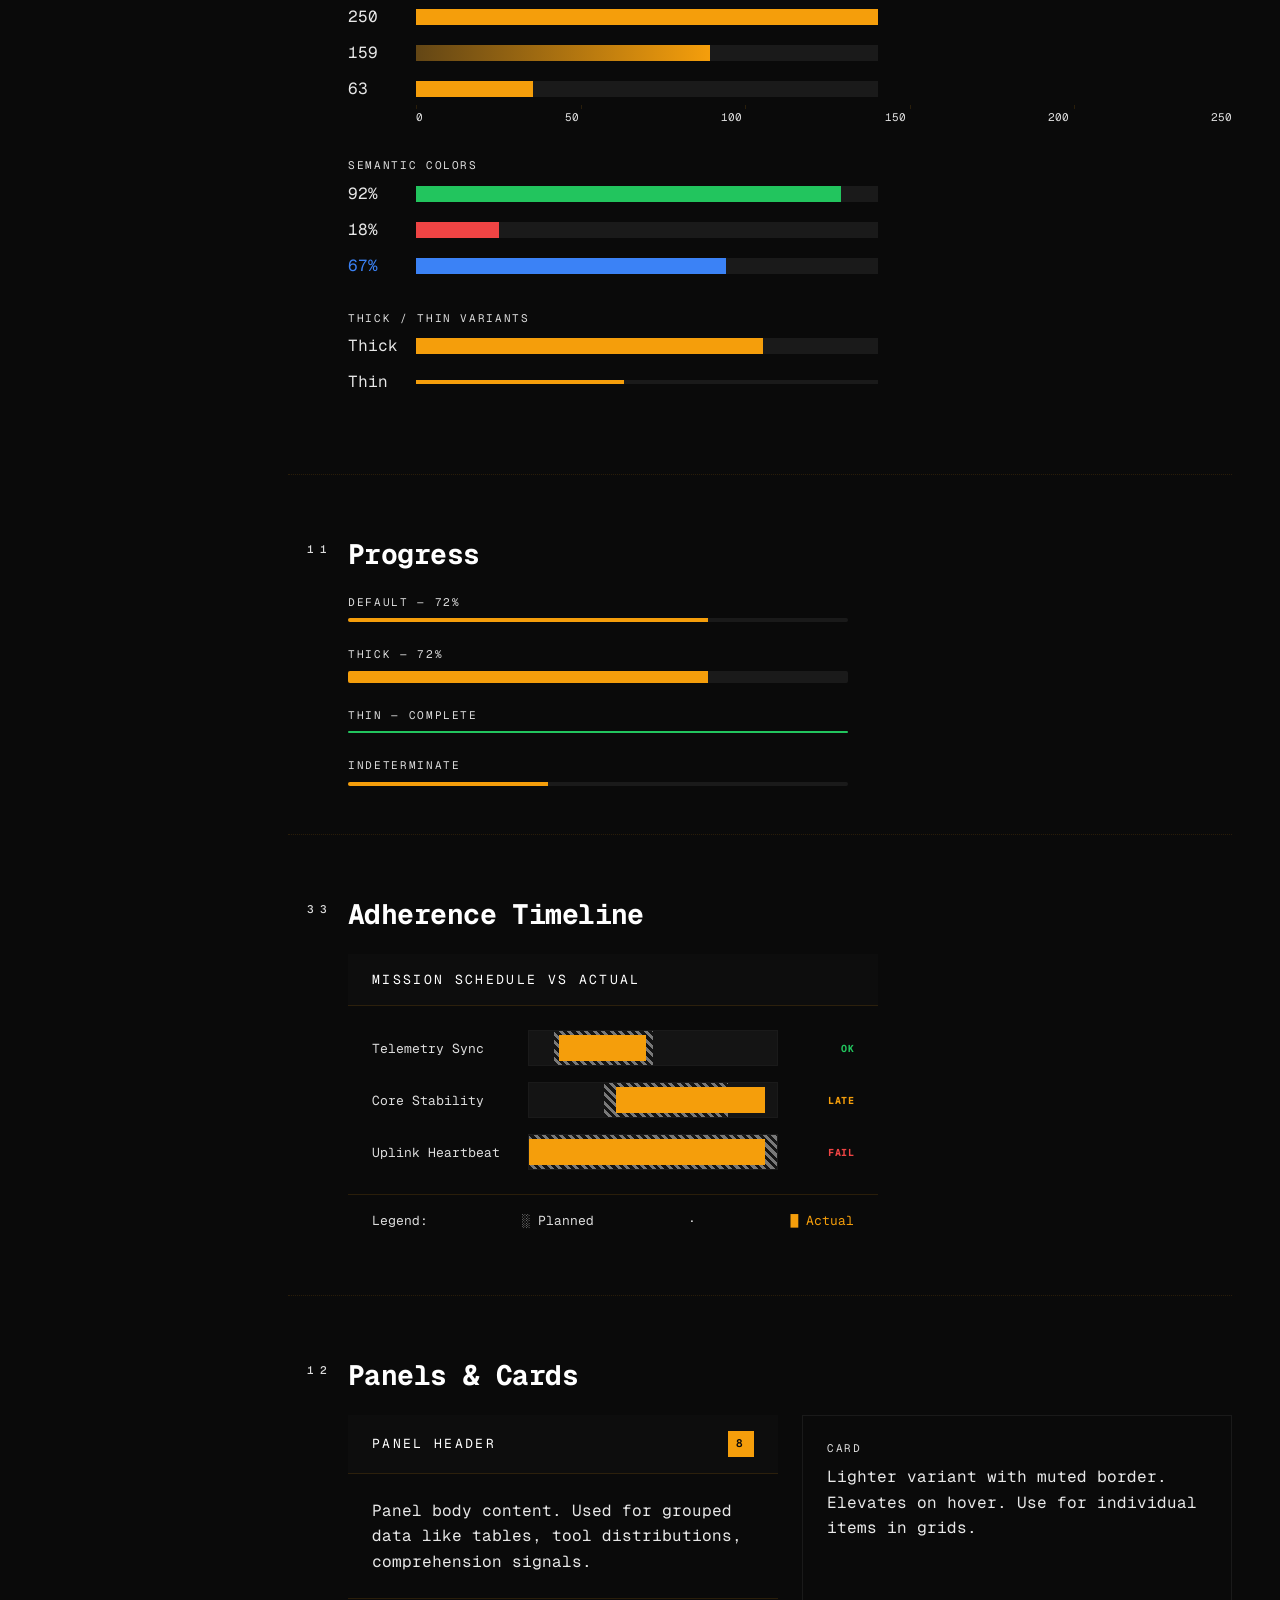
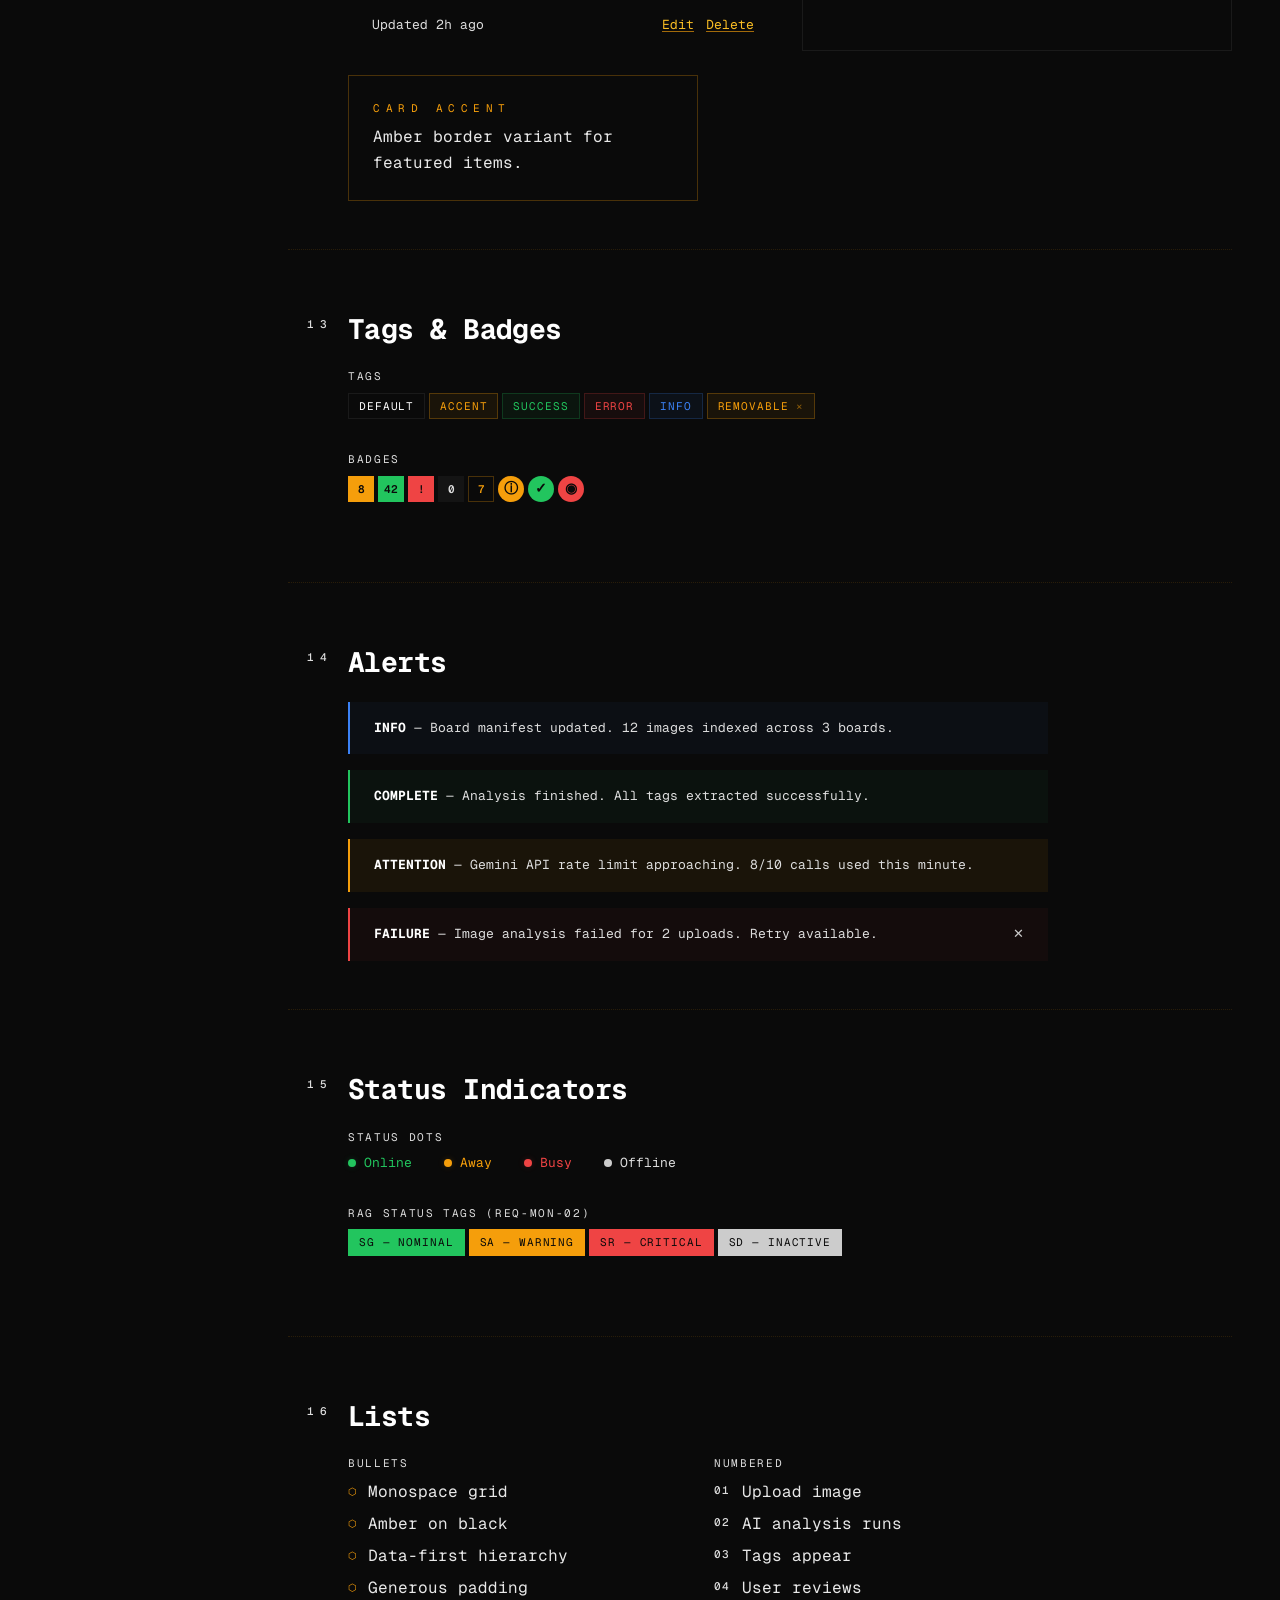
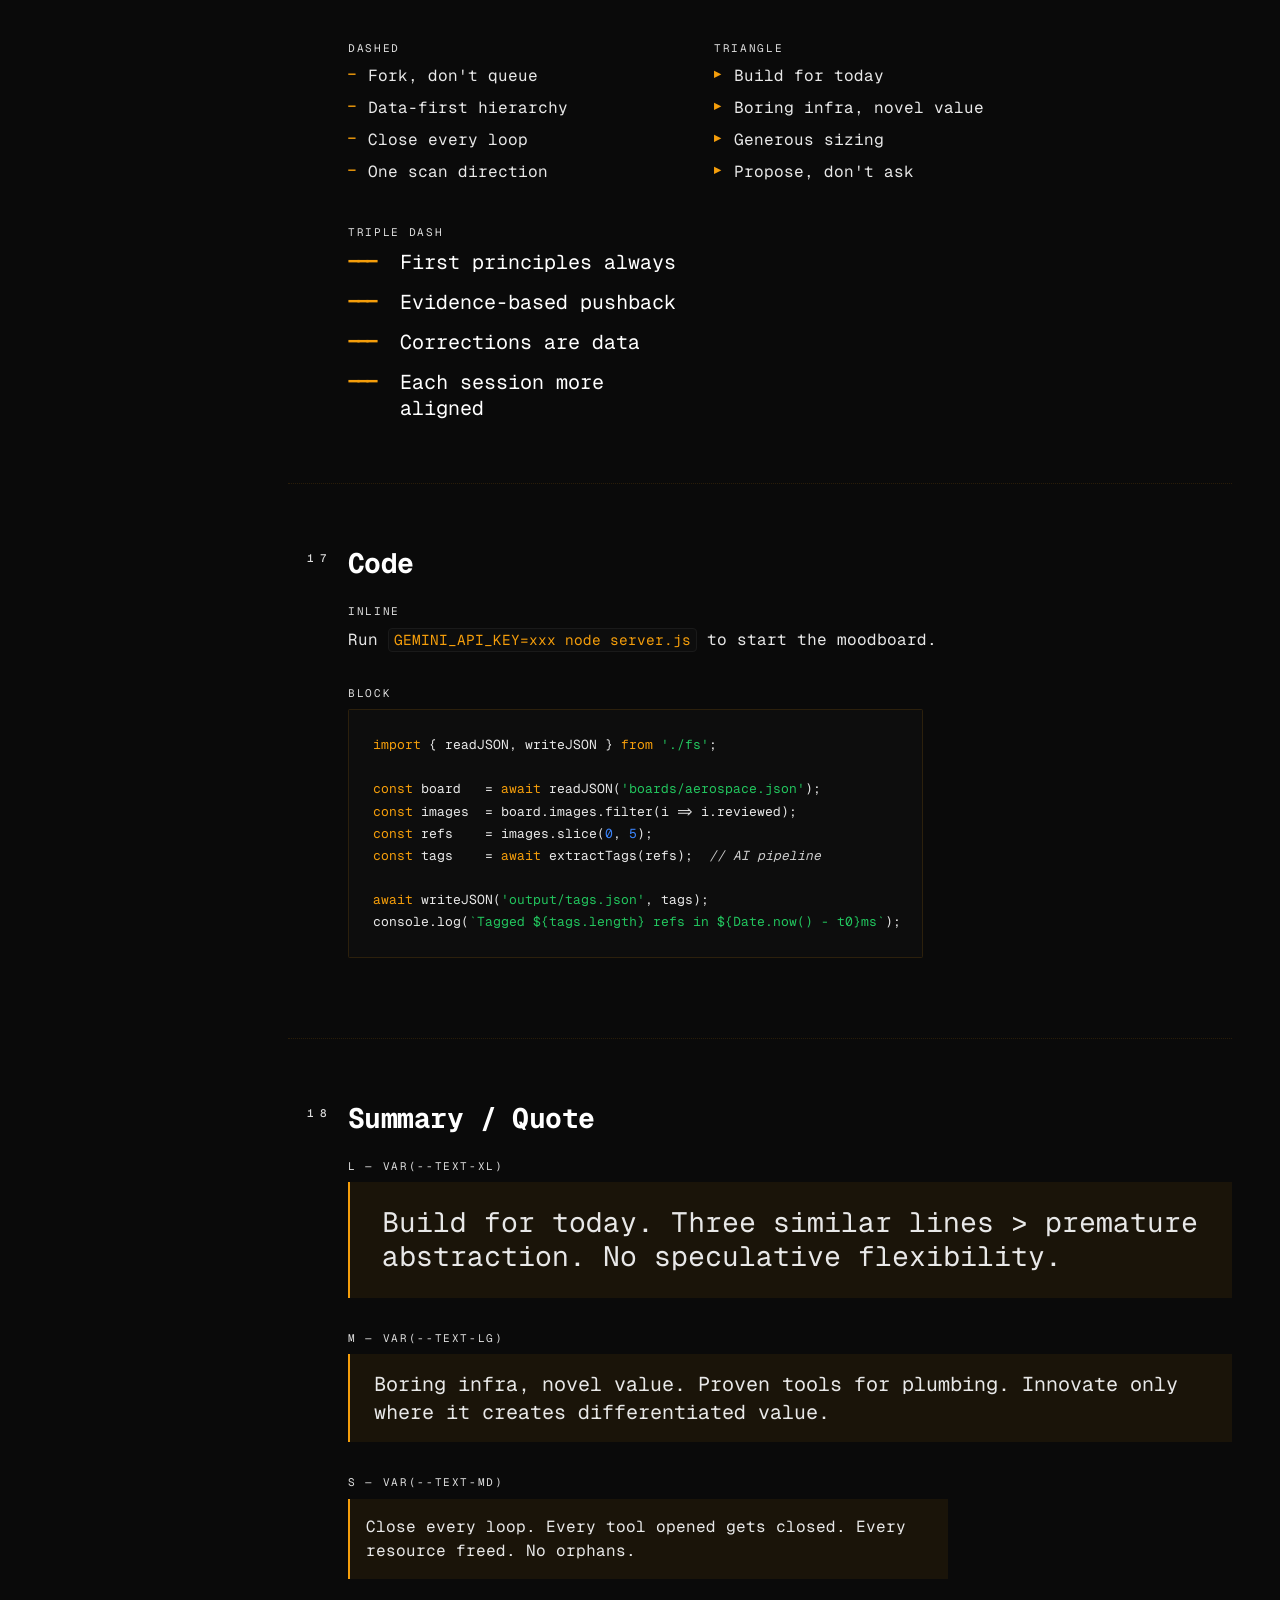
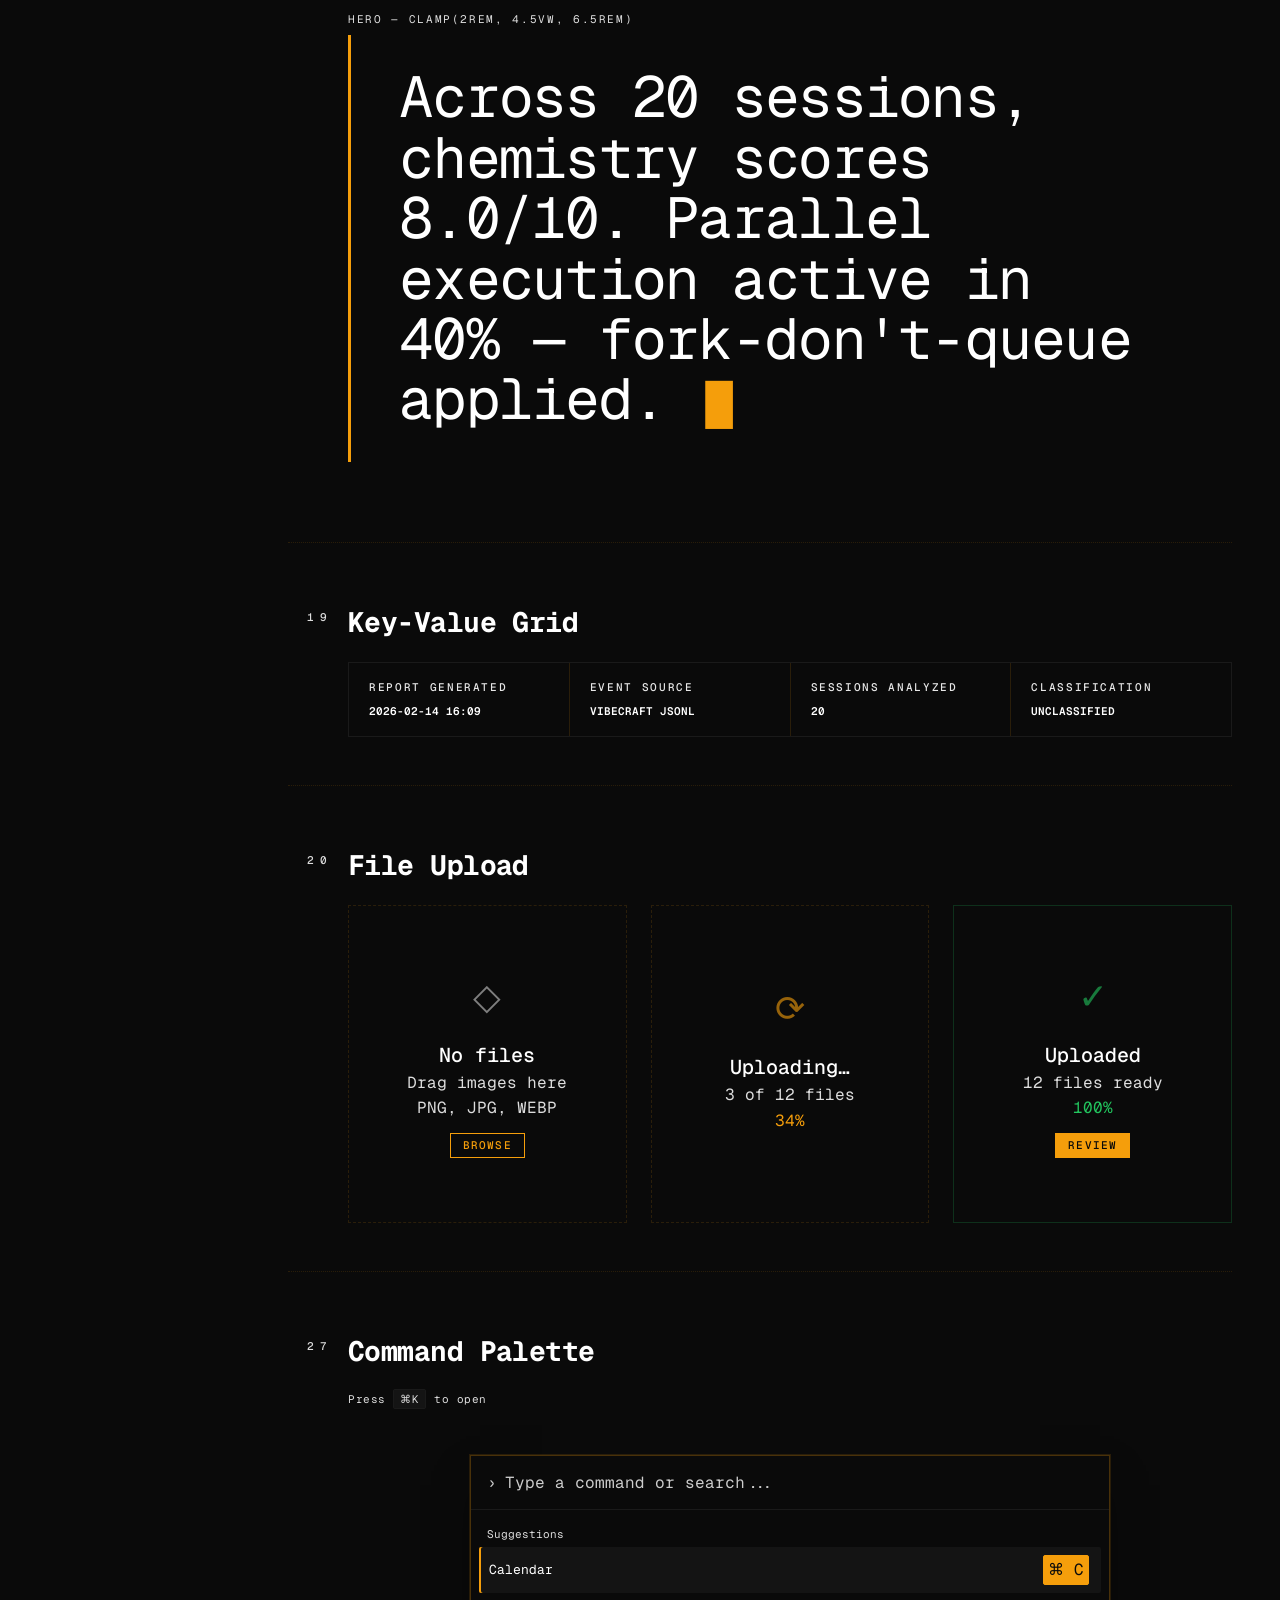
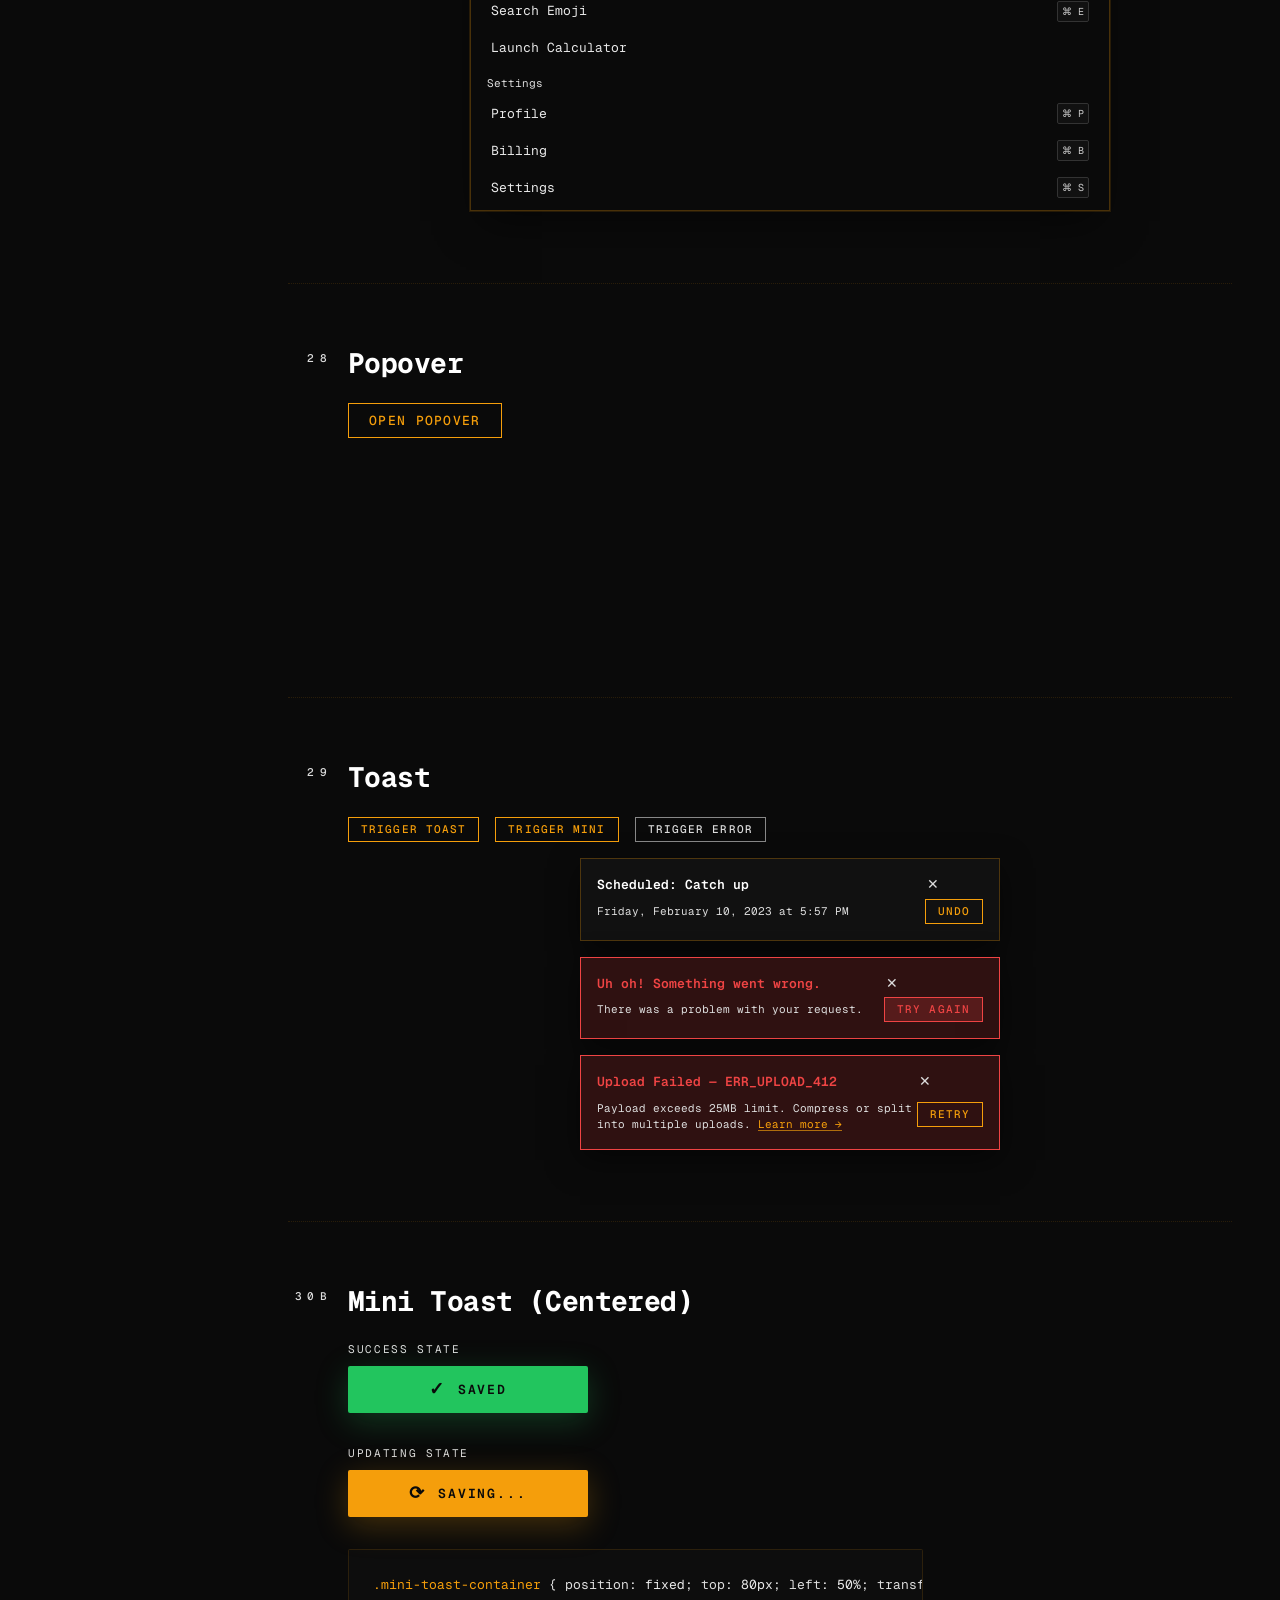
==== commit 863ff009: "fix(ui-kit): Batch D second pass — cmd height, toast bottom-entry, popover toggle - #97 cmd-item: fi" ====
--- a/components/index.html
+++ b/components/index.html
@@ -1022,6 +1022,7 @@
           </div>
           <div class="cmd-item">
             <span>Launch Calculator</span>
+            <span class="cmd-shortcut" style="visibility: hidden;">⌘</span>
           </div>
           <div class="cmd-group-heading">Settings</div>
           <div class="cmd-item">
@@ -1094,7 +1095,7 @@
           if (!wrap) return;
           const pop = wrap.querySelector('.popover-content');
           const btn = wrap.querySelector('button');
-          btn.addEventListener('click', () => pop.classList.toggle('popover-hidden'));
+          btn.addEventListener('click', e => { e.stopPropagation(); pop.classList.toggle('popover-hidden'); });
           document.addEventListener('click', e => { if (!wrap.contains(e.target)) pop.classList.add('popover-hidden'); });
           wrap.querySelectorAll('.popover-input').forEach(inp => {
             const handle = inp.parentElement.querySelector('.input-handle');
@@ -1135,19 +1136,19 @@
     </div>
     <div class="kit-row">
       <div class="toast-viewport" style="position: relative; padding: 0;">
-        <div class="toast" data-state="open" style="transform: none;">
+        <div class="toast" data-state="open">
           <div class="toast-title">Scheduled: Catch up</div>
           <div class="toast-desc">Friday, February 10, 2023 at 5:57 PM</div>
           <button class="toast-action btn btn-sm btn-secondary">Undo</button>
           <div class="toast-close">✕</div>
         </div>
-        <div class="toast destructive" data-state="open" style="transform: none;">
+        <div class="toast destructive" data-state="open">
           <div class="toast-title">Uh oh! Something went wrong.</div>
           <div class="toast-desc">There was a problem with your request.</div>
           <button class="toast-action btn btn-sm btn-danger">Try again</button>
           <div class="toast-close">✕</div>
         </div>
-        <div class="toast destructive" data-state="open" style="transform: none;">
+        <div class="toast destructive" data-state="open">
           <div class="toast-title">Upload Failed — ERR_UPLOAD_412</div>
           <div class="toast-desc">Payload exceeds 25MB limit. Compress or split into multiple uploads. <a href="#" style="color: var(--accent);">Learn more →</a></div>
           <button class="toast-action btn btn-sm btn-secondary">Retry</button>
--- a/style.css
+++ b/style.css
@@ -1019,6 +1019,8 @@
   cursor: pointer;
   border-radius: var(--radius-sm);
   transition: background var(--transition);
+  min-height: 36px;
+  box-sizing: border-box;
 }
 
 .cmd-item:hover,
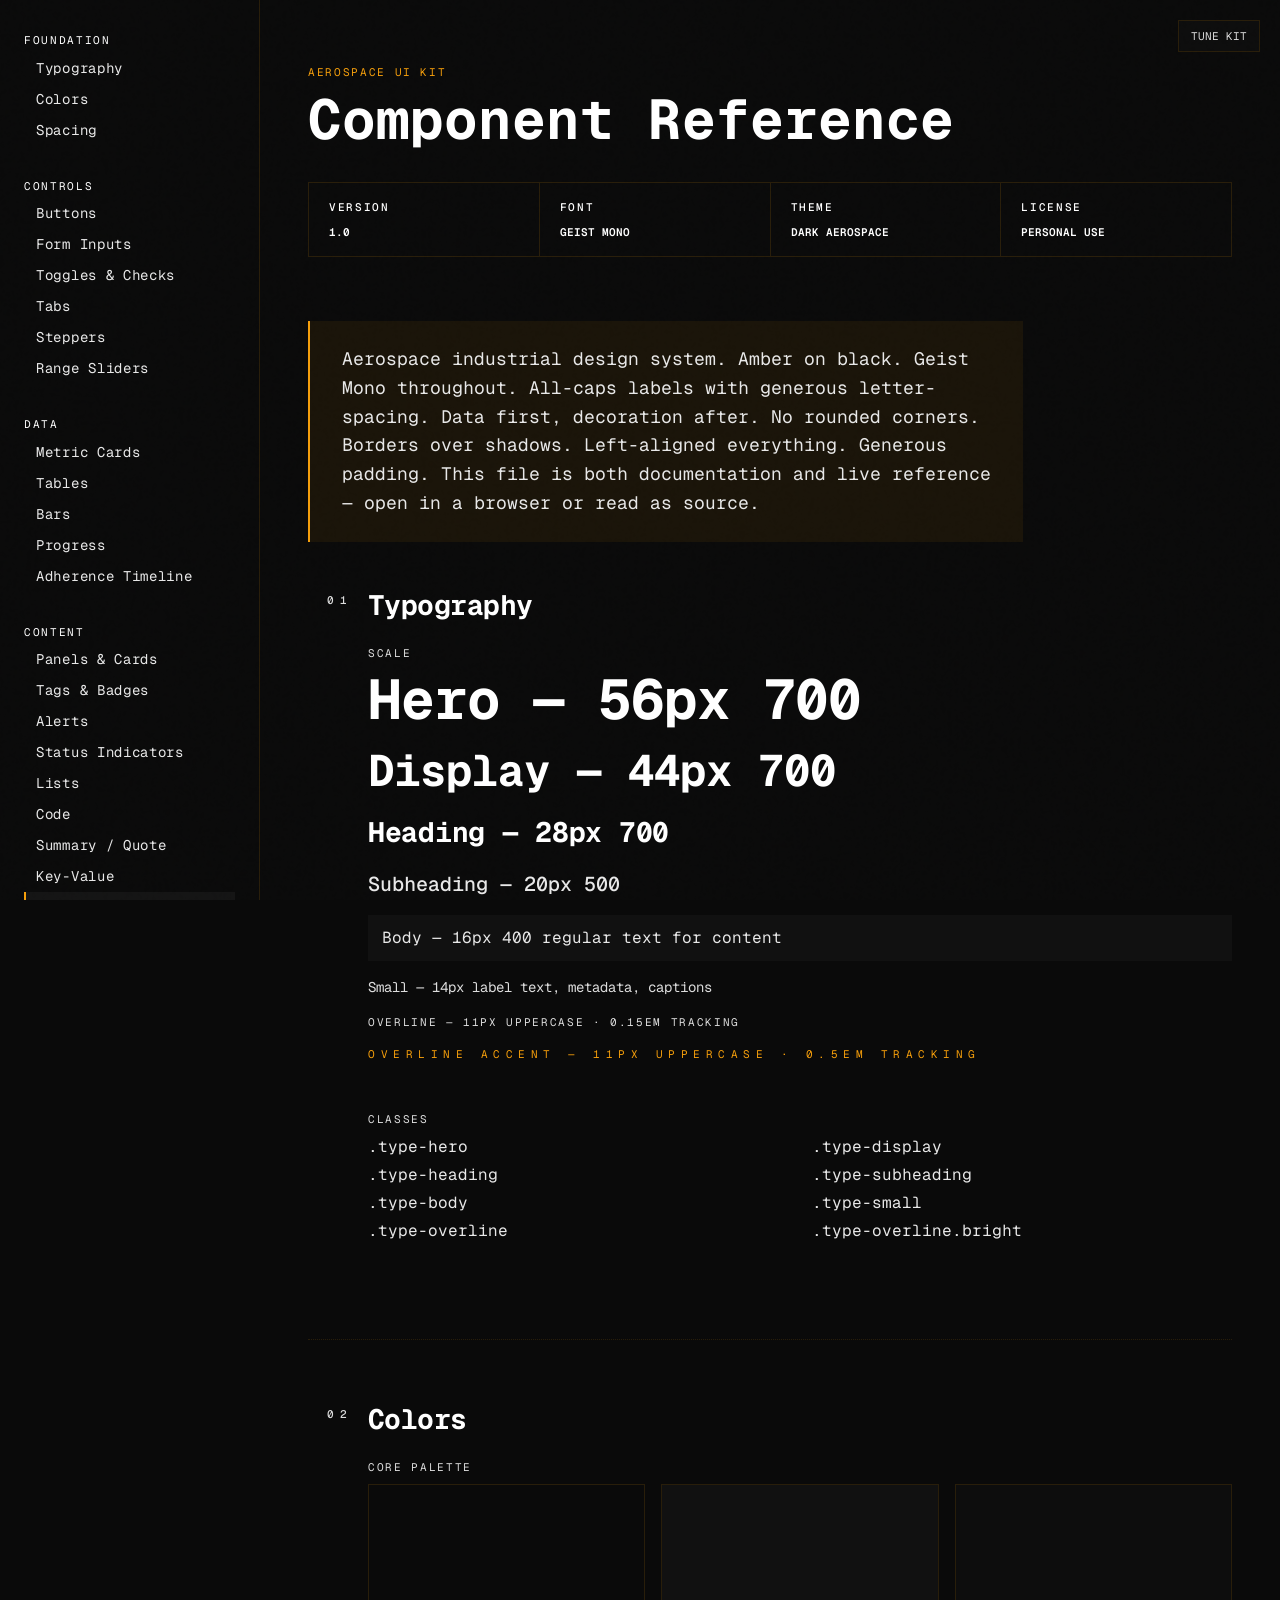
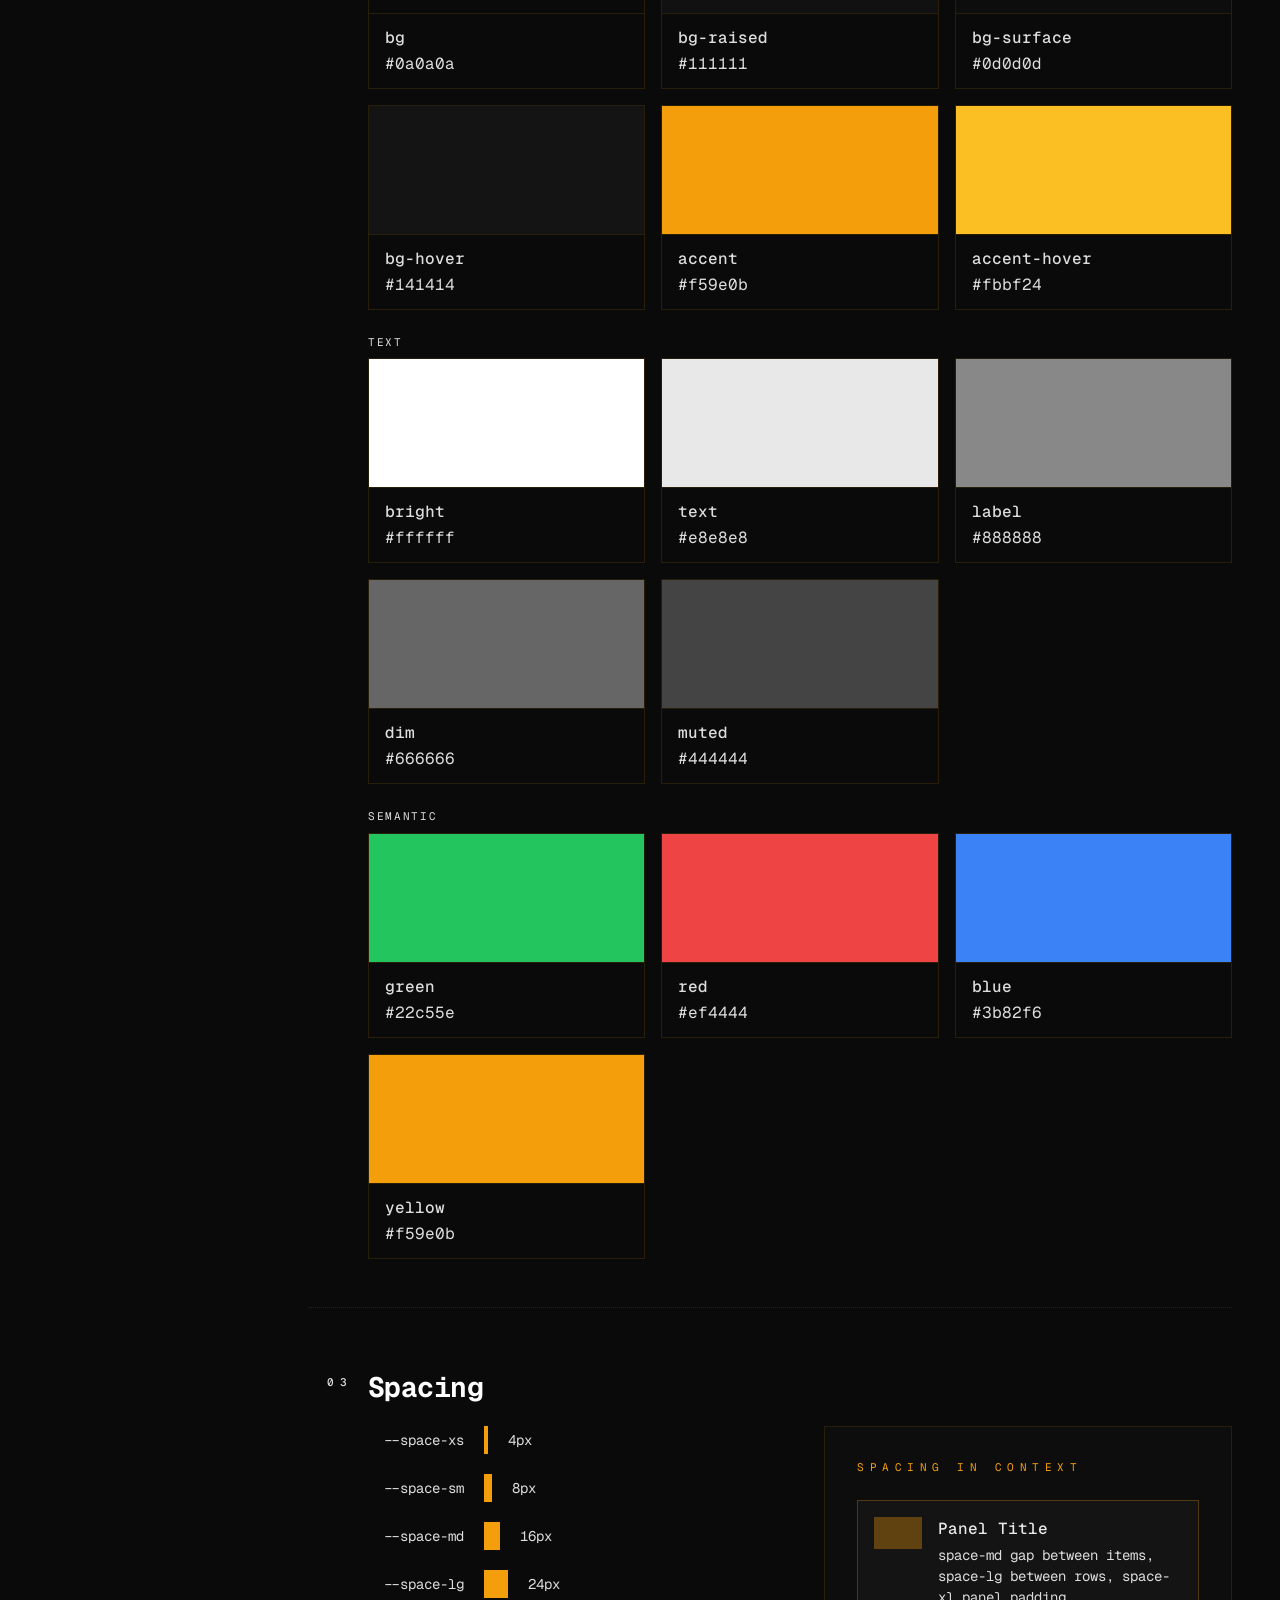
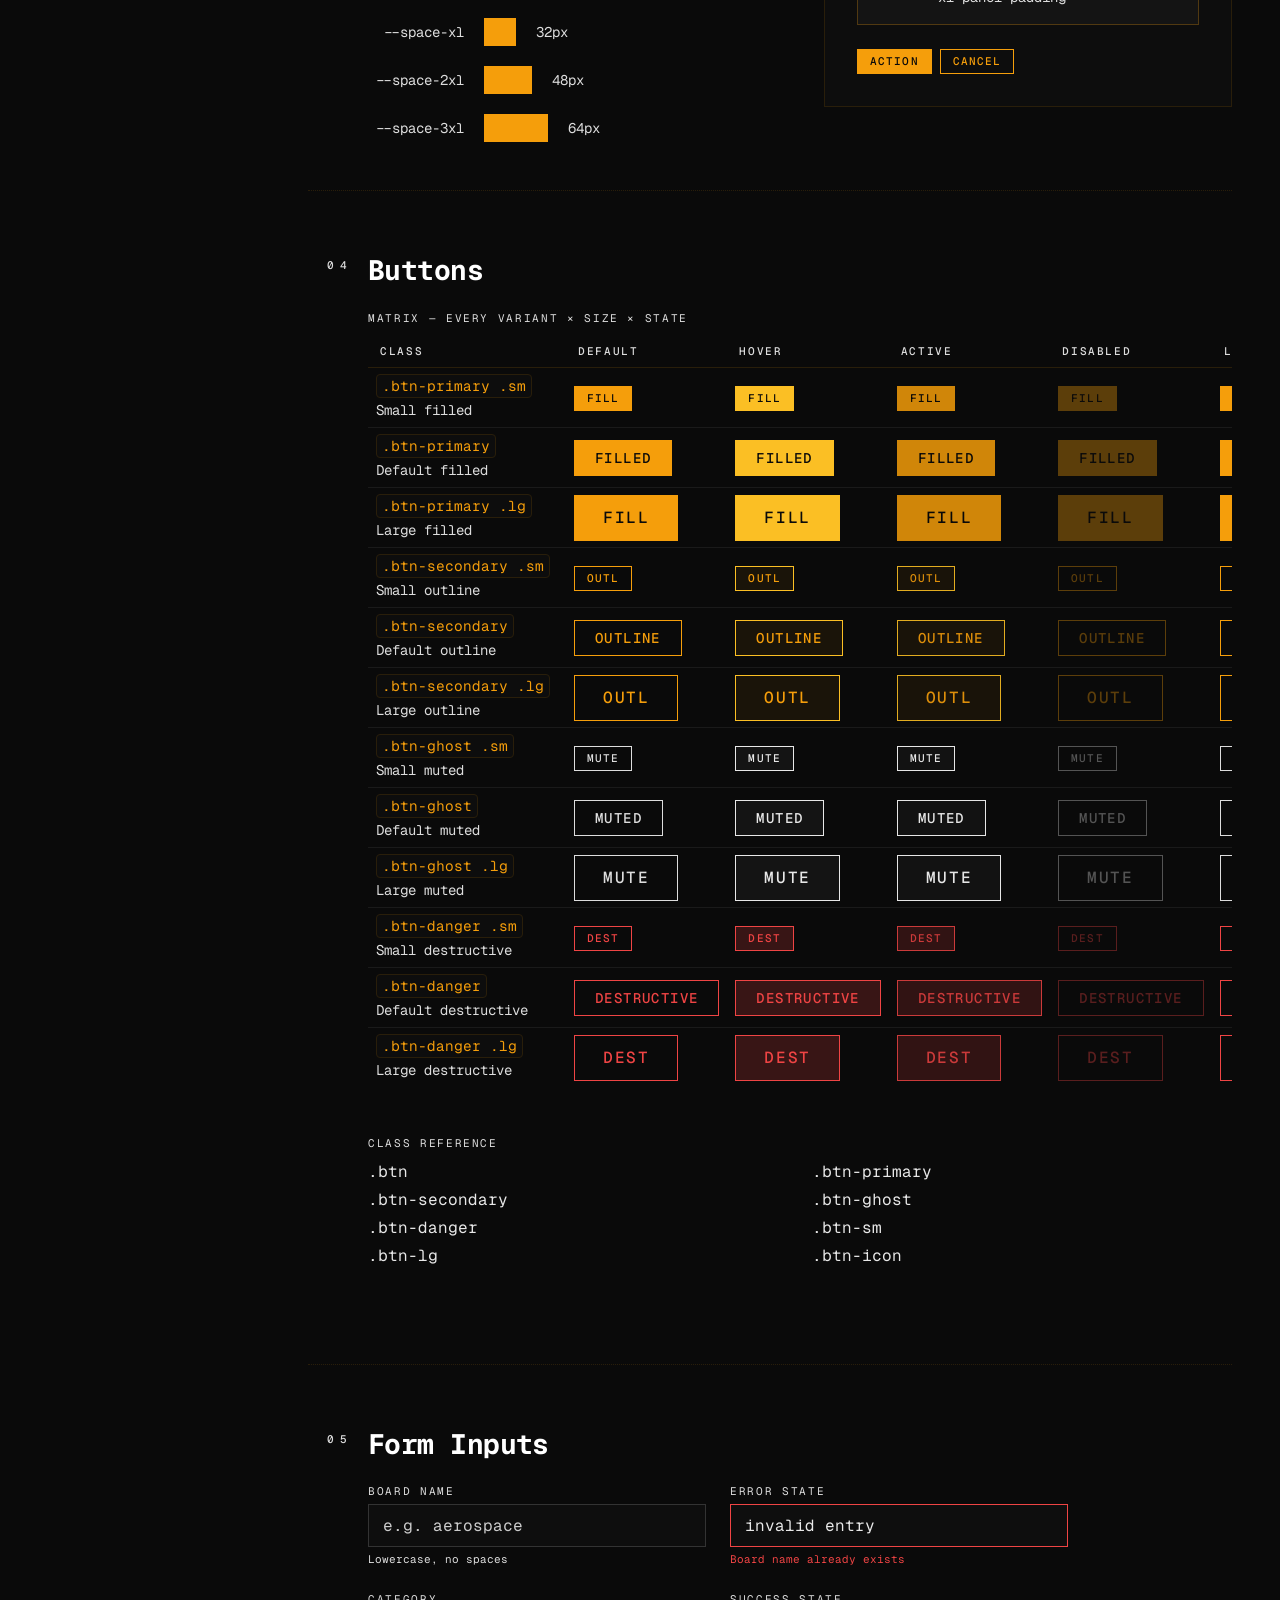
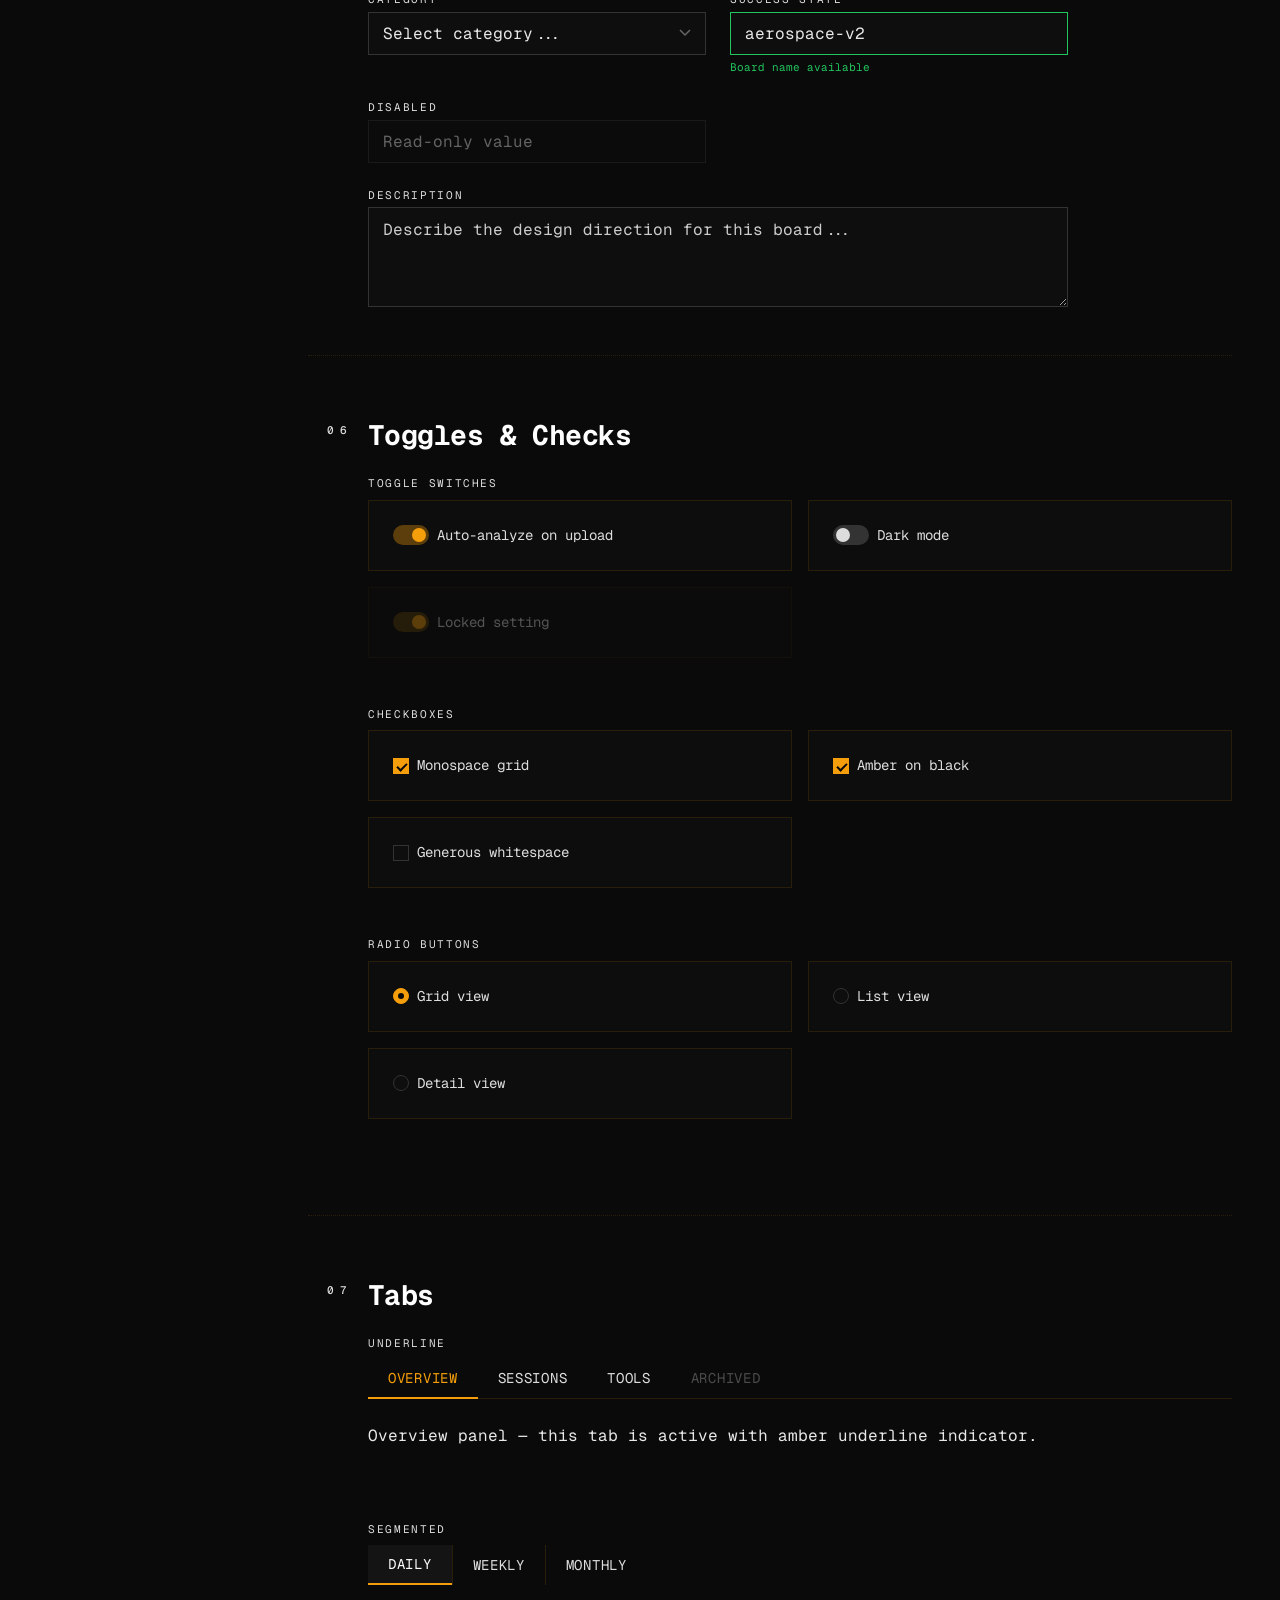
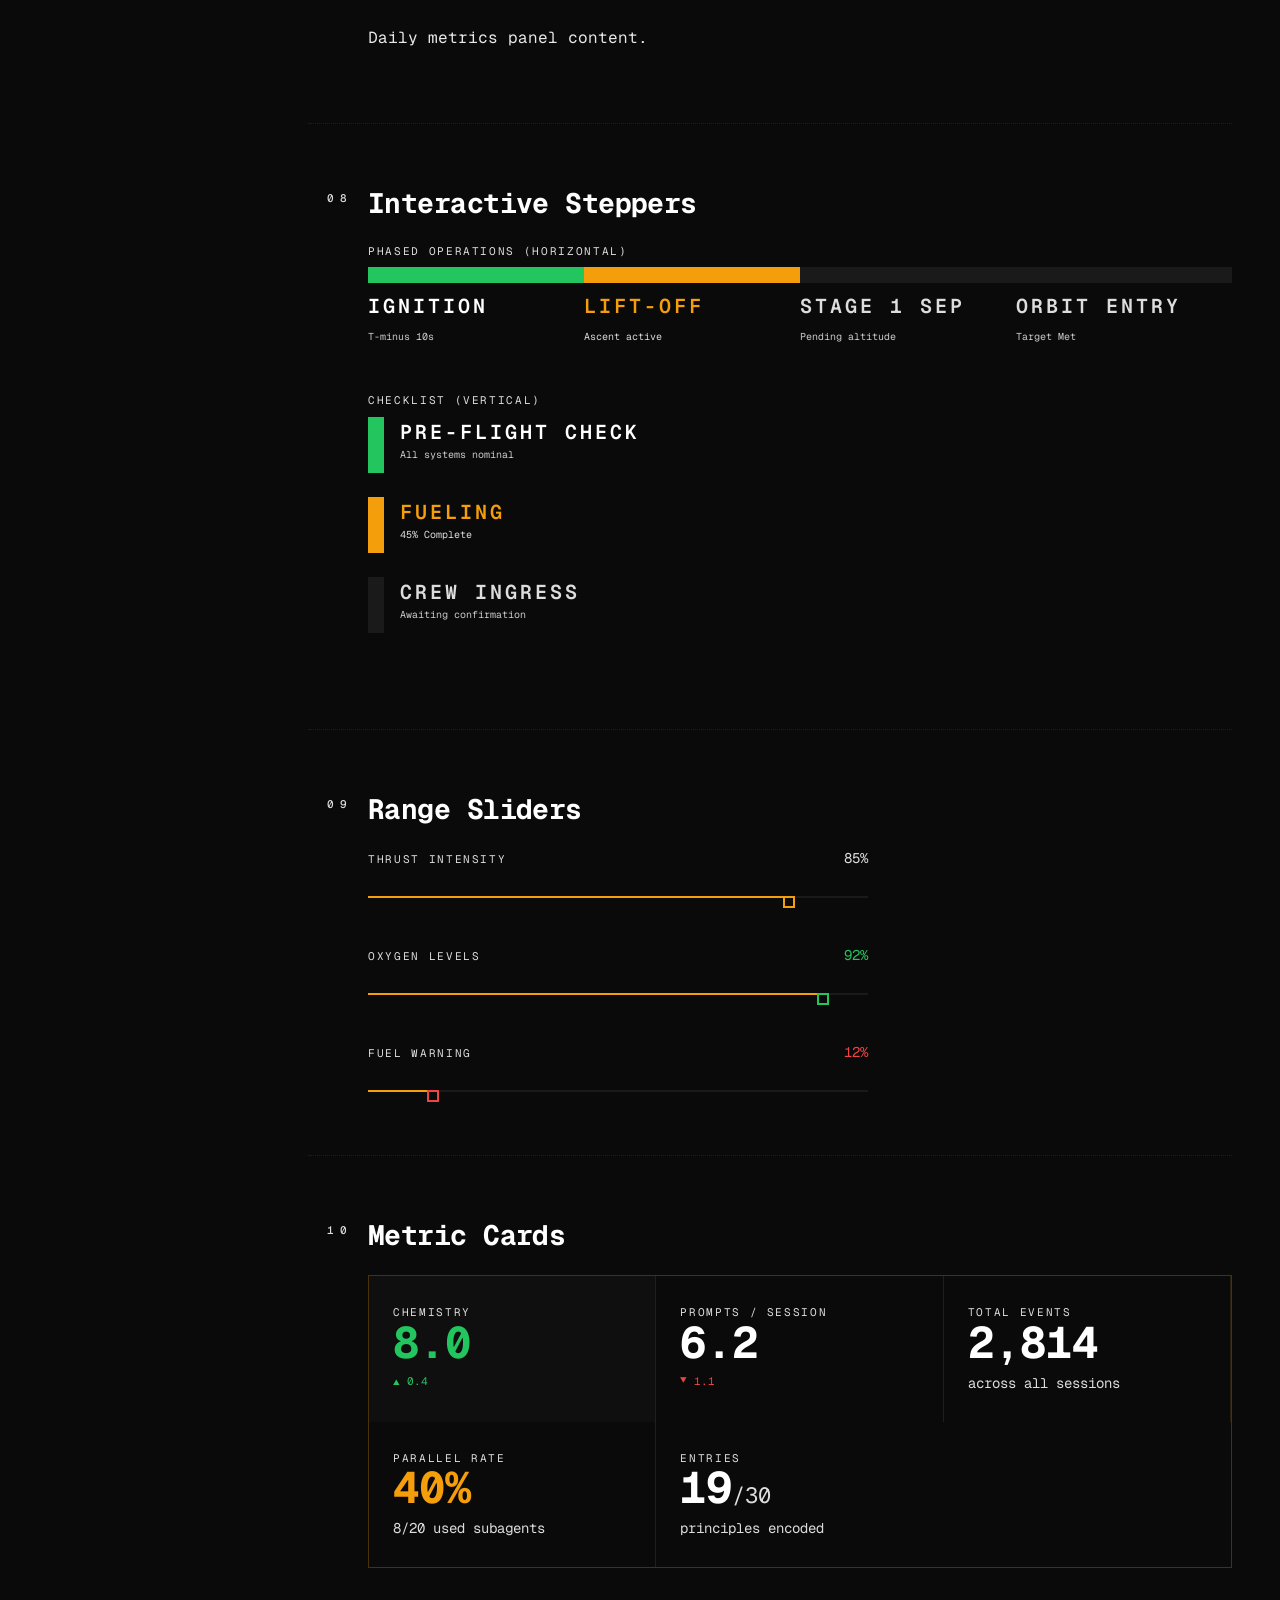
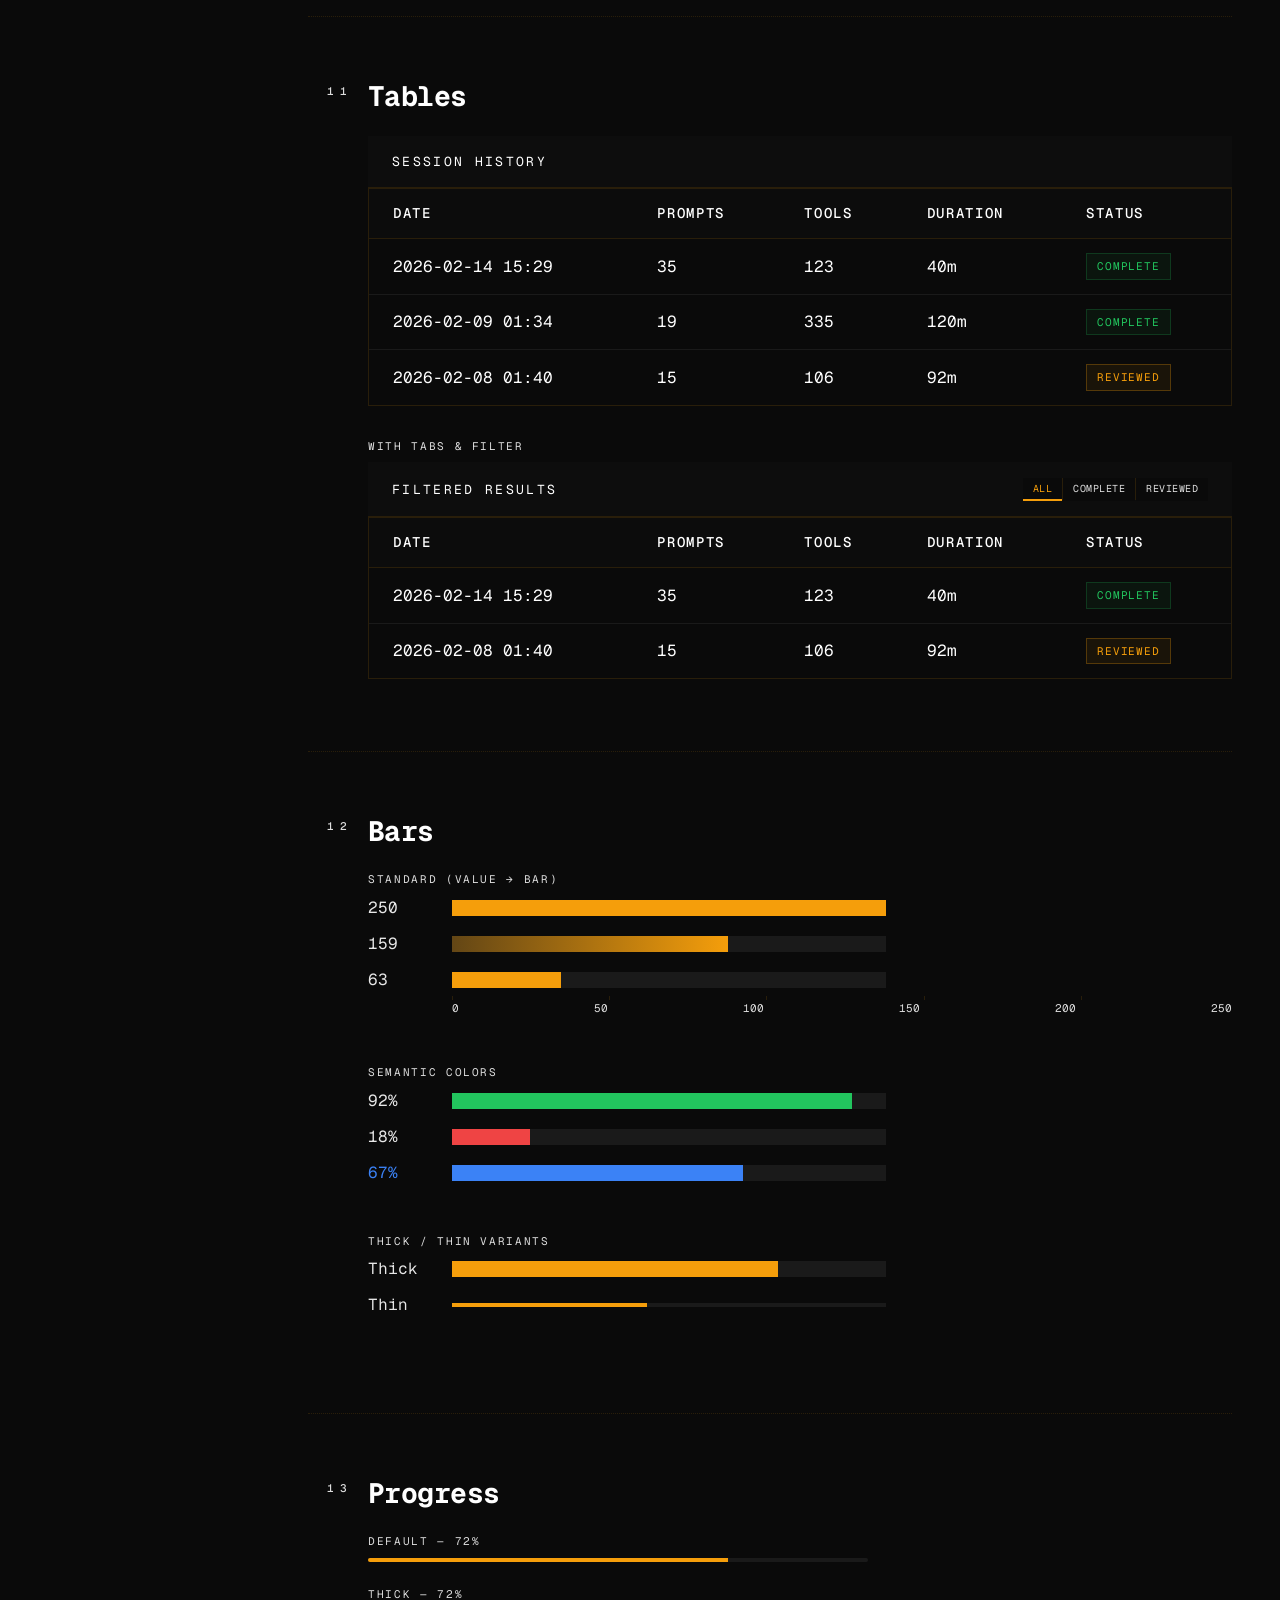
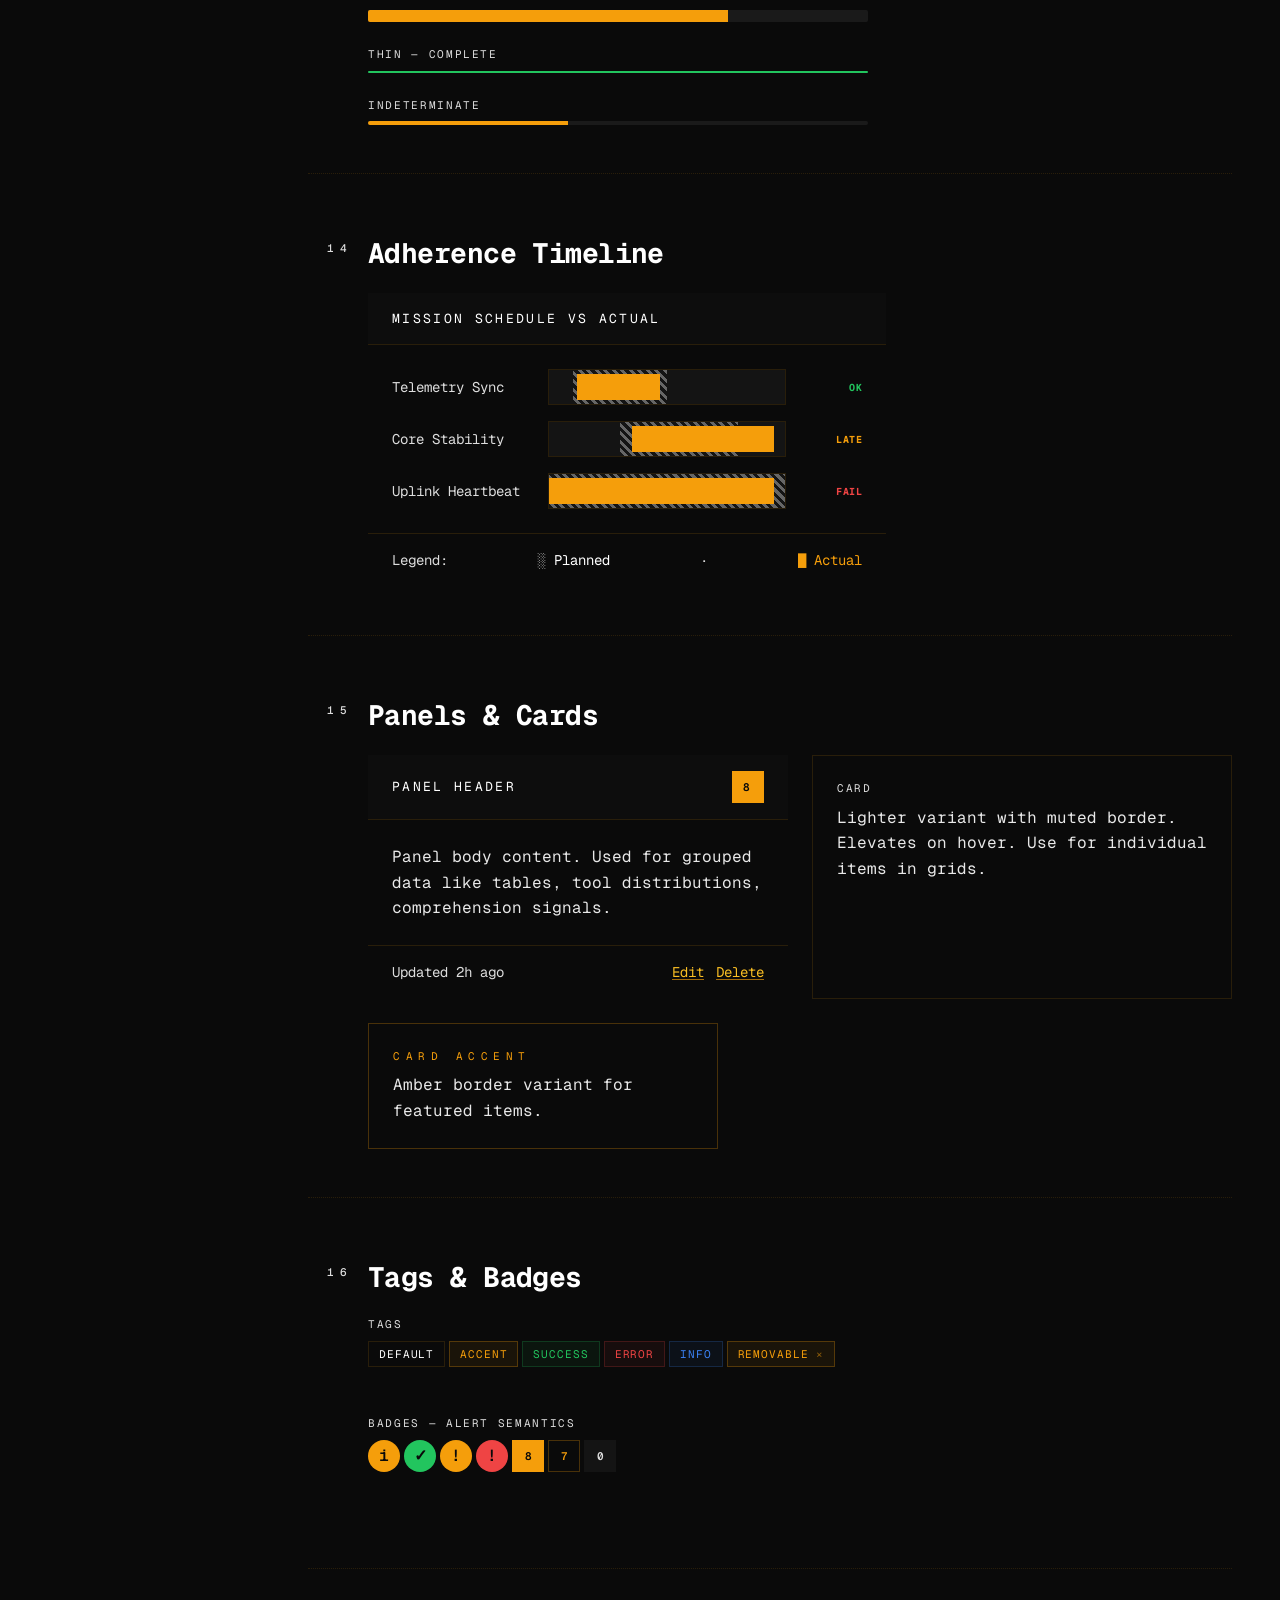
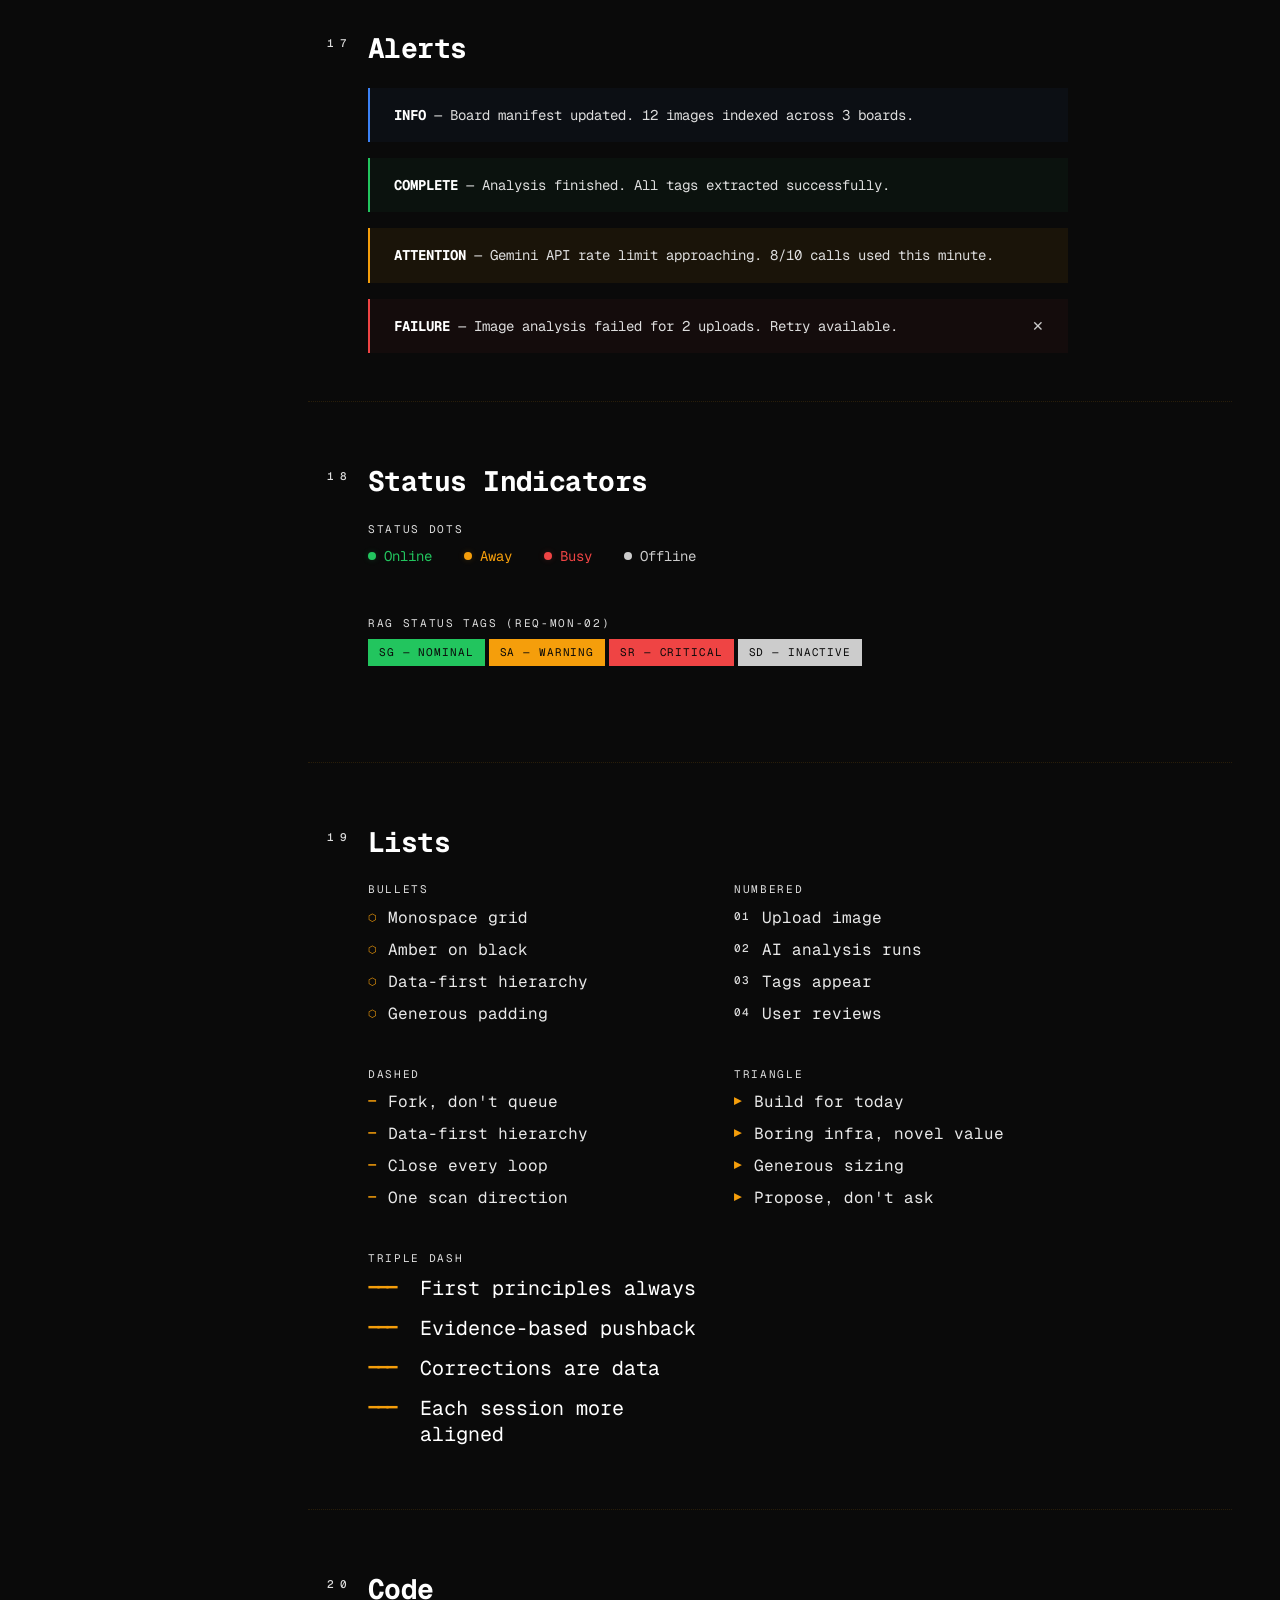
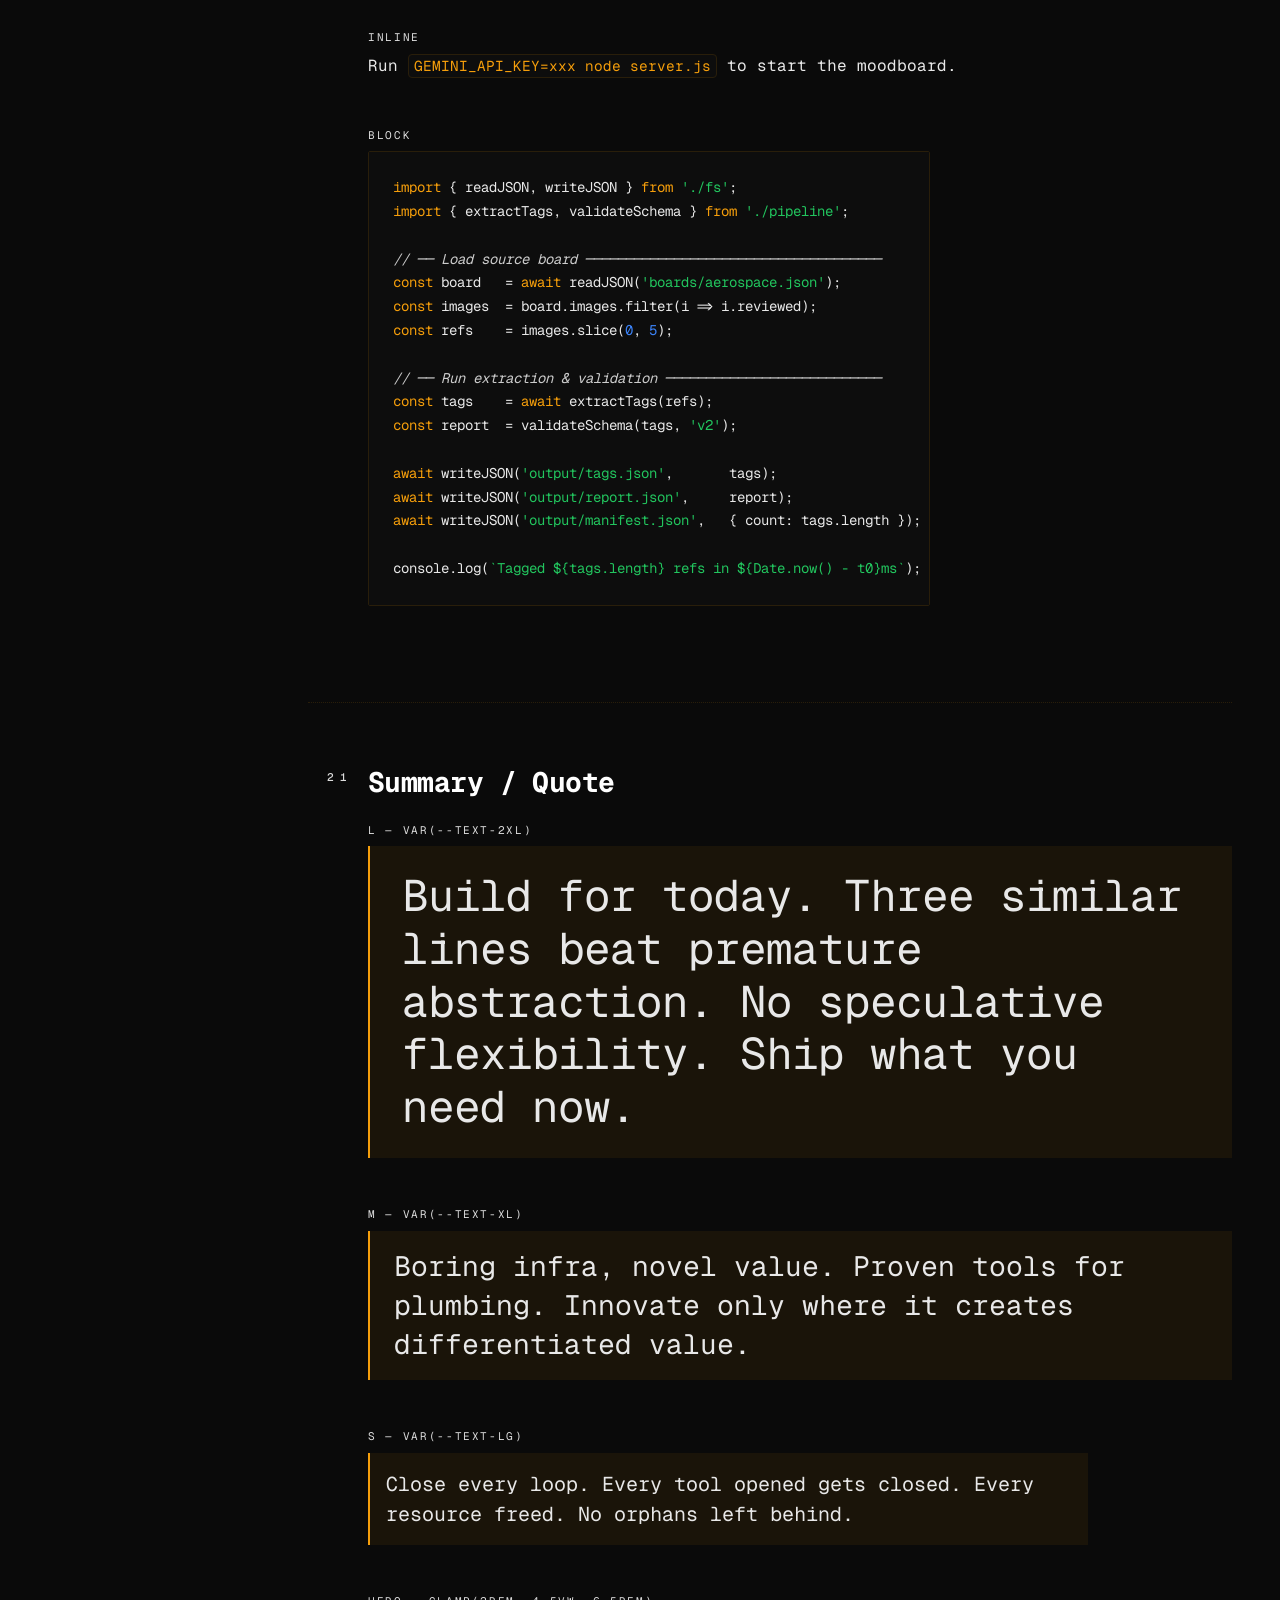
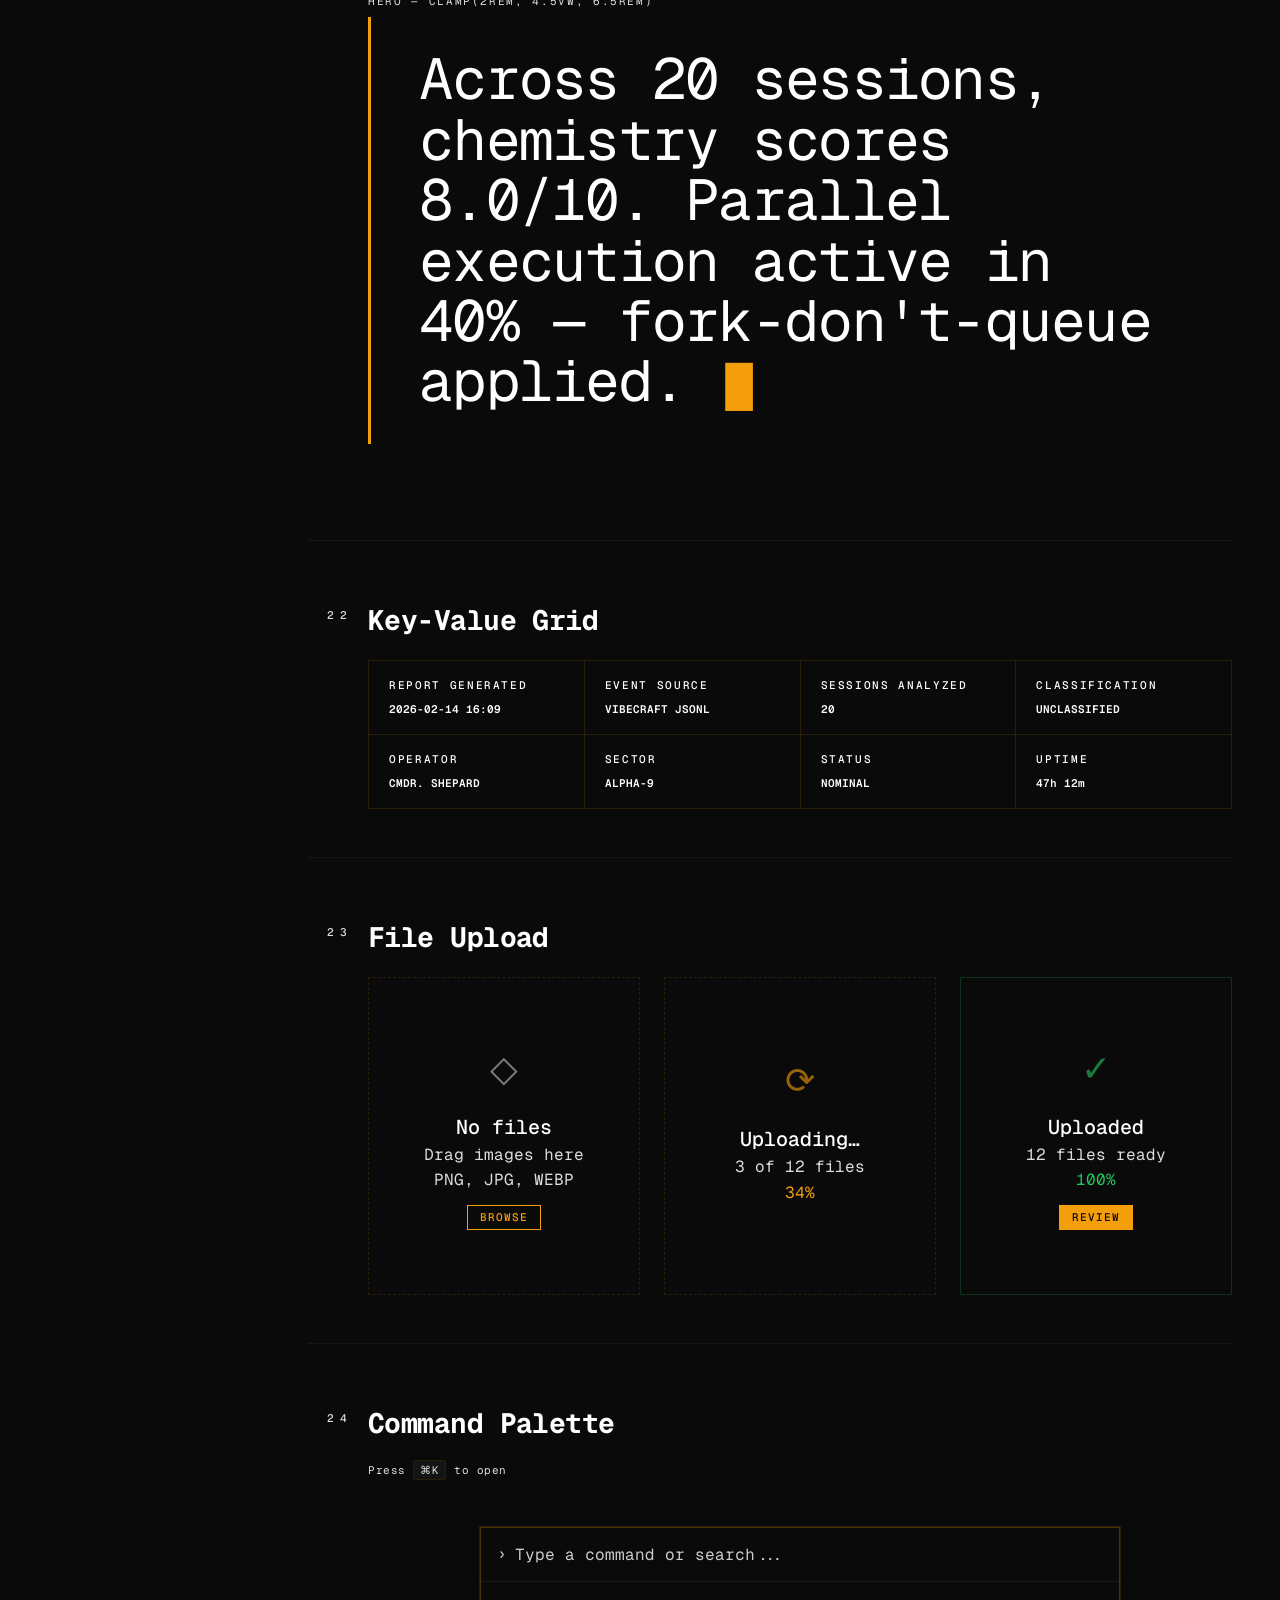
==== commit 693e9e3e: "Batch L: Overlays polish + accumulated fixes (A–K) Overlays (Batch L): - Cmd palette: .cmd-item.sele" ====
--- a/components/index.html
+++ b/components/index.html
@@ -92,8 +92,8 @@
         <div class="type-display">Display — 44px 700</div>
         <div class="type-heading">Heading — 28px 700</div>
         <div class="type-subheading">Subheading — 20px 500</div>
-        <div class="type-body">Body — 16px 400 regular text for content</div>
-        <div class="type-small">Small — 12px label text, metadata, captions</div>
+        <div class="type-body" style="background: var(--bg-raised); padding: 10px 14px;">Body — 16px 400 regular text for content</div>
+        <div class="type-small">Small — 14px label text, metadata, captions</div>
         <div class="type-overline">Overline — 11px uppercase · 0.15em tracking</div>
         <div class="type-overline bright">Overline Accent — 11px uppercase · 0.5em tracking</div>
       </div>
@@ -143,14 +143,14 @@
     <div class="kit-section-title">03</div>
     <h2>Spacing</h2>
     <div style="display: grid; grid-template-columns: 1fr 1fr; gap: var(--space-2xl); align-items: start;">
-      <div style="display: flex; flex-direction: column; gap: 14px;">
-        <div style="display: flex; align-items: center; gap: 20px;"><span class="type-small" style="min-width: 96px; text-align: right;">--space-xs</span><div style="width: 4px; height: 22px; background: var(--accent);"></div><span class="type-small">4px</span></div>
-        <div style="display: flex; align-items: center; gap: 20px;"><span class="type-small" style="min-width: 96px; text-align: right;">--space-sm</span><div style="width: 8px; height: 22px; background: var(--accent);"></div><span class="type-small">8px</span></div>
-        <div style="display: flex; align-items: center; gap: 20px;"><span class="type-small" style="min-width: 96px; text-align: right;">--space-md</span><div style="width: 16px; height: 22px; background: var(--accent);"></div><span class="type-small">16px</span></div>
-        <div style="display: flex; align-items: center; gap: 20px;"><span class="type-small" style="min-width: 96px; text-align: right;">--space-lg</span><div style="width: 24px; height: 22px; background: var(--accent);"></div><span class="type-small">24px</span></div>
-        <div style="display: flex; align-items: center; gap: 20px;"><span class="type-small" style="min-width: 96px; text-align: right;">--space-xl</span><div style="width: 32px; height: 22px; background: var(--accent);"></div><span class="type-small">32px</span></div>
-        <div style="display: flex; align-items: center; gap: 20px;"><span class="type-small" style="min-width: 96px; text-align: right;">--space-2xl</span><div style="width: 48px; height: 22px; background: var(--accent);"></div><span class="type-small">48px</span></div>
-        <div style="display: flex; align-items: center; gap: 20px;"><span class="type-small" style="min-width: 96px; text-align: right;">--space-3xl</span><div style="width: 64px; height: 22px; background: var(--accent);"></div><span class="type-small">64px</span></div>
+      <div style="display: flex; flex-direction: column; gap: 20px;">
+        <div style="display: flex; align-items: center; gap: 20px;"><span class="type-small" style="min-width: 96px; text-align: right;">--space-xs</span><div style="width: 4px; height: 28px; background: var(--accent);"></div><span class="type-small">4px</span></div>
+        <div style="display: flex; align-items: center; gap: 20px;"><span class="type-small" style="min-width: 96px; text-align: right;">--space-sm</span><div style="width: 8px; height: 28px; background: var(--accent);"></div><span class="type-small">8px</span></div>
+        <div style="display: flex; align-items: center; gap: 20px;"><span class="type-small" style="min-width: 96px; text-align: right;">--space-md</span><div style="width: 16px; height: 28px; background: var(--accent);"></div><span class="type-small">16px</span></div>
+        <div style="display: flex; align-items: center; gap: 20px;"><span class="type-small" style="min-width: 96px; text-align: right;">--space-lg</span><div style="width: 24px; height: 28px; background: var(--accent);"></div><span class="type-small">24px</span></div>
+        <div style="display: flex; align-items: center; gap: 20px;"><span class="type-small" style="min-width: 96px; text-align: right;">--space-xl</span><div style="width: 32px; height: 28px; background: var(--accent);"></div><span class="type-small">32px</span></div>
+        <div style="display: flex; align-items: center; gap: 20px;"><span class="type-small" style="min-width: 96px; text-align: right;">--space-2xl</span><div style="width: 48px; height: 28px; background: var(--accent);"></div><span class="type-small">48px</span></div>
+        <div style="display: flex; align-items: center; gap: 20px;"><span class="type-small" style="min-width: 96px; text-align: right;">--space-3xl</span><div style="width: 64px; height: 28px; background: var(--accent);"></div><span class="type-small">64px</span></div>
       </div>
       <div style="border: 1px solid var(--border-dim); background: var(--bg-surface); padding: var(--space-xl);">
         <div style="display: flex; flex-direction: column; gap: var(--space-lg);">
@@ -433,8 +433,17 @@
       <button class="tab">Tools</button>
       <button class="tab" disabled>Archived</button>
     </div>
+    <div class="tab-panel active">
+      <span class="type-body">Overview panel — this tab is active with amber underline indicator.</span>
+    </div>
     <div class="tab-panel">
-      <span class="type-body">Overview panel — this tab is active with amber underline indicator.</span>
+      <span class="type-body">Sessions panel — review past interaction sessions and their metrics.</span>
+    </div>
+    <div class="tab-panel">
+      <span class="type-body">Tools panel — manage connected integrations and API endpoints.</span>
+    </div>
+    <div class="tab-panel">
+      <span class="type-body">Archived panel — inactive projects and read-only historical data.</span>
     </div>
 
     <div class="kit-label" style="margin-top: var(--space-2xl);">Segmented</div>
@@ -443,12 +452,19 @@
       <button class="tab">Weekly</button>
       <button class="tab">Monthly</button>
     </div>
+    <div class="tab-panel active" style="margin-top: var(--space-md);">
+      <span class="type-body">Daily metrics panel content.</span>
+    </div>
     <div class="tab-panel" style="margin-top: var(--space-md);">
-      <span class="type-body">Daily metrics panel content.</span>
+      <span class="type-body">Weekly metrics panel content.</span>
+    </div>
+    <div class="tab-panel" style="margin-top: var(--space-md);">
+      <span class="type-body">Monthly metrics panel content.</span>
     </div>
   </section>
 
 <section class="kit-section" id="steppers">
+    <div class="kit-section-title">08</div>
     <h2>Interactive Steppers</h2>
     
     <div class="kit-group">
@@ -506,7 +522,7 @@
   </section>
 
 <section class="kit-section" id="sliders">
-    <div class="kit-section-title">32</div>
+    <div class="kit-section-title">09</div>
     <h2>Range Sliders</h2>
     
     <div style="max-width: 500px; display: flex; flex-direction: column; gap: 32px;">
@@ -543,7 +559,7 @@
   </section>
 
 <section class="kit-section" id="metrics">
-    <div class="kit-section-title">08</div>
+    <div class="kit-section-title">10</div>
     <h2>Metric Cards</h2>
 
     <div class="metric-grid">
@@ -576,7 +592,7 @@
   </section>
 
 <section class="kit-section" id="tables">
-    <div class="kit-section-title">09</div>
+    <div class="kit-section-title">11</div>
     <h2>Tables</h2>
 
     <div class="panel">
@@ -662,7 +678,7 @@
   </section>
 
 <section class="kit-section" id="bars">
-    <div class="kit-section-title">10</div>
+    <div class="kit-section-title">12</div>
     <h2>Bars</h2>
 
     <div class="kit-group">
@@ -672,7 +688,7 @@
         <div class="bar-wrap"><span class="bar-val">159</span><div class="bar-track"><div class="bar-fill gradient" style="width: 63.6%;"></div></div></div>
         <div class="bar-wrap"><span class="bar-val">63</span><div class="bar-track"><div class="bar-fill" style="width: 25.2%;"></div></div></div>
       </div>
-      <div class="bar-scale" style="margin-left: 68px; margin-top: 8px; display: flex; justify-content: space-between; font-size: var(--text-xs); color: var(--text-dim); position: relative;">
+      <div class="bar-scale" style="margin-left: 84px; margin-top: 8px; display: flex; justify-content: space-between; font-size: var(--text-xs); color: var(--text-dim); position: relative;">
         <span>0</span><span>50</span><span>100</span><span>150</span><span>200</span><span>250</span>
         <div style="position: absolute; top: -4px; left: 0; right: 0; height: 4px; background: repeating-linear-gradient(90deg, var(--border-dim) 0 1px, transparent 1px 20.16%);"></div>
       </div>
@@ -697,7 +713,7 @@
   </section>
 
 <section class="kit-section" id="progress">
-    <div class="kit-section-title">11</div>
+    <div class="kit-section-title">13</div>
     <h2>Progress</h2>
 
     <div style="max-width: 500px; display: flex; flex-direction: column; gap: 24px;">
@@ -721,7 +737,7 @@
   </section>
 
 <section class="kit-section" id="timeline">
-    <div class="kit-section-title">33</div>
+    <div class="kit-section-title">14</div>
     <h2>Adherence Timeline</h2>
     
     <div class="panel" style="max-width: 60%;">
@@ -754,12 +770,12 @@
           </div>
         </div>
       </div>
-      <div class="panel-footer">Legend: <span style="color: var(--text-dim);">░ Planned</span> · <span style="color: var(--accent);">█ Actual</span></div>
+      <div class="panel-footer">Legend: <span style="color: var(--text-bright);">░ Planned</span> · <span style="color: var(--accent);">█ Actual</span></div>
     </div>
   </section>
 
 <section class="kit-section" id="panels">
-    <div class="kit-section-title">12</div>
+    <div class="kit-section-title">15</div>
     <h2>Panels & Cards</h2>
 
     <div style="display: grid; grid-template-columns: 1fr 1fr; gap: 24px; margin-bottom: 24px;">
@@ -784,7 +800,7 @@
   </section>
 
 <section class="kit-section" id="tags">
-    <div class="kit-section-title">13</div>
+    <div class="kit-section-title">16</div>
     <h2>Tags & Badges</h2>
 
     <div class="kit-group">
@@ -800,22 +816,21 @@
     </div>
 
     <div class="kit-group">
-      <div class="kit-label">Badges</div>
+      <div class="kit-label">Badges — Alert Semantics</div>
       <div class="tag-group">
+        <span class="badge badge-icon" title="Info">i</span>
+        <span class="badge badge-green badge-icon" title="Success">✓</span>
+        <span class="badge badge-icon" title="Warning" style="background: var(--yellow); color: var(--bg);">!</span>
+        <span class="badge badge-red badge-icon" title="Error">!</span>
         <span class="badge">8</span>
-        <span class="badge badge-green">42</span>
-        <span class="badge badge-red">!</span>
+        <span class="badge-outline">7</span>
         <span class="badge badge-dim">0</span>
-        <span class="badge-outline">7</span>
-        <span class="badge badge-icon" title="Info">ⓘ</span>
-        <span class="badge badge-green badge-icon">✓</span>
-        <span class="badge badge-red badge-icon">◉</span>
       </div>
     </div>
   </section>
 
 <section class="kit-section" id="alerts">
-    <div class="kit-section-title">14</div>
+    <div class="kit-section-title">17</div>
     <h2>Alerts</h2>
 
     <div style="display: flex; flex-direction: column; gap: 16px; max-width: 700px;">
@@ -827,7 +842,7 @@
   </section>
 
 <section class="kit-section" id="status">
-    <div class="kit-section-title">15</div>
+    <div class="kit-section-title">18</div>
     <h2>Status Indicators</h2>
 
     <div class="kit-group">
@@ -852,7 +867,7 @@
   </section>
 
 <section class="kit-section" id="lists">
-    <div class="kit-section-title">16</div>
+    <div class="kit-section-title">19</div>
     <h2>Lists</h2>
 
     <div style="display: grid; grid-template-columns: 1fr 1fr; gap: 32px; max-width: 700px;">
@@ -905,7 +920,7 @@
   </section>
 
 <section class="kit-section" id="code">
-    <div class="kit-section-title">17</div>
+    <div class="kit-section-title">20</div>
     <h2>Code</h2>
 
     <div class="kit-group">
@@ -916,49 +931,61 @@
     <div class="kit-group">
       <div class="kit-label">Block</div>
       <pre class="code-block"><span class="keyword">import</span> { readJSON, writeJSON } <span class="keyword">from</span> <span class="string">'./fs'</span>;
-
+<span class="keyword">import</span> { extractTags, validateSchema } <span class="keyword">from</span> <span class="string">'./pipeline'</span>;
+
+<span class="comment">// ── Load source board ─────────────────────────────────────</span>
 <span class="keyword">const</span> board   = <span class="keyword">await</span> readJSON(<span class="string">'boards/aerospace.json'</span>);
 <span class="keyword">const</span> images  = board.images.filter(i => i.reviewed);
 <span class="keyword">const</span> refs    = images.slice(<span class="number">0</span>, <span class="number">5</span>);
-<span class="keyword">const</span> tags    = <span class="keyword">await</span> extractTags(refs);  <span class="comment">// AI pipeline</span>
-
-<span class="keyword">await</span> writeJSON(<span class="string">'output/tags.json'</span>, tags);
+
+<span class="comment">// ── Run extraction & validation ───────────────────────────</span>
+<span class="keyword">const</span> tags    = <span class="keyword">await</span> extractTags(refs);
+<span class="keyword">const</span> report  = validateSchema(tags, <span class="string">'v2'</span>);
+
+<span class="keyword">await</span> writeJSON(<span class="string">'output/tags.json'</span>,       tags);
+<span class="keyword">await</span> writeJSON(<span class="string">'output/report.json'</span>,     report);
+<span class="keyword">await</span> writeJSON(<span class="string">'output/manifest.json'</span>,   { count: tags.length });
+
 console.log(<span class="string">`Tagged ${tags.length} refs in ${Date.now() - t0}ms`</span>);</pre>
     </div>
   </section>
 
 <section class="kit-section" id="summary">
-    <div class="kit-section-title">18</div>
+    <div class="kit-section-title">21</div>
     <h2>Summary / Quote</h2>
 
     <div class="kit-group">
-      <div class="kit-label">L — var(--text-xl)</div>
+      <div class="kit-label">L — var(--text-2xl)</div>
       <div class="summary summary-lg">
-        Build for today. Three similar lines &gt; premature abstraction. No speculative flexibility.
-      </div>
-    </div>
-    <div class="kit-group">
-      <div class="kit-label">M — var(--text-lg)</div>
+        Build for today. Three similar lines beat premature abstraction.
+        No speculative flexibility. Ship what you need now.
+      </div>
+    </div>
+    <div class="kit-group">
+      <div class="kit-label">M — var(--text-xl)</div>
       <div class="summary summary-md">
-        Boring infra, novel value. Proven tools for plumbing. Innovate only where it creates differentiated value.
-      </div>
-    </div>
-    <div class="kit-group">
-      <div class="kit-label">S — var(--text-md)</div>
+        Boring infra, novel value. Proven tools for plumbing.
+        Innovate only where it creates differentiated value.
+      </div>
+    </div>
+    <div class="kit-group">
+      <div class="kit-label">S — var(--text-lg)</div>
       <div class="summary summary-sm">
-        Close every loop. Every tool opened gets closed. Every resource freed. No orphans.
+        Close every loop. Every tool opened gets closed.
+        Every resource freed. No orphans left behind.
       </div>
     </div>
     <div class="kit-group">
       <div class="kit-label">Hero — clamp(2rem, 4.5vw, 6.5rem)</div>
       <div class="summary summary-hero">
-        Across 20 sessions, chemistry scores 8.0/10. Parallel execution active in 40%&nbsp;—&nbsp;fork-don't-queue applied.
+        Across 20 sessions, chemistry scores 8.0/10. Parallel execution
+        active in 40%&nbsp;—&nbsp;fork-don't-queue applied.
       </div>
     </div>
   </section>
 
 <section class="kit-section" id="kv">
-    <div class="kit-section-title">19</div>
+    <div class="kit-section-title">22</div>
     <h2>Key-Value Grid</h2>
 
     <div class="kv-grid">
@@ -966,11 +993,15 @@
       <div class="kv-cell"><span class="kv-label">EVENT SOURCE</span><span class="kv-value">VIBECRAFT JSONL</span></div>
       <div class="kv-cell"><span class="kv-label">SESSIONS ANALYZED</span><span class="kv-value">20</span></div>
       <div class="kv-cell"><span class="kv-label">CLASSIFICATION</span><span class="kv-value">UNCLASSIFIED</span></div>
+      <div class="kv-cell"><span class="kv-label">OPERATOR</span><span class="kv-value">CMDR. SHEPARD</span></div>
+      <div class="kv-cell"><span class="kv-label">SECTOR</span><span class="kv-value">ALPHA-9</span></div>
+      <div class="kv-cell"><span class="kv-label">STATUS</span><span class="kv-value">NOMINAL</span></div>
+      <div class="kv-cell"><span class="kv-label">UPTIME</span><span class="kv-value">47h 12m</span></div>
     </div>
   </section>
 
 <section class="kit-section" id="empty">
-    <div class="kit-section-title">20</div>
+    <div class="kit-section-title">23</div>
     <h2>File Upload</h2>
 
     <div style="display: grid; grid-template-columns: repeat(3, 1fr); gap: 24px; max-width: 900px;">
@@ -1001,7 +1032,7 @@
   </section>
 
 <section class="kit-section" id="cmd">
-    <div class="kit-section-title">27</div>
+    <div class="kit-section-title">24</div>
     <h2>Command Palette</h2>
     <div class="cmd-hint">Press <kbd class="kbd">⌘K</kbd> to open</div>
     <div class="demo-cmd">
@@ -1022,7 +1053,6 @@
           </div>
           <div class="cmd-item">
             <span>Launch Calculator</span>
-            <span class="cmd-shortcut" style="visibility: hidden;">⌘</span>
           </div>
           <div class="cmd-group-heading">Settings</div>
           <div class="cmd-item">
@@ -1059,8 +1089,8 @@
     })();
   </script>
 
-<section class="kit-section" id="popover" style="min-height: 350px;">
-    <div class="kit-section-title">28</div>
+<section class="kit-section" id="popover" style="min-height: 420px;">
+    <div class="kit-section-title">25</div>
     <h2>Popover</h2>
     <div class="kit-row">
       <div style="position: relative; display: inline-block;" class="popover-wrap">
@@ -1093,10 +1123,7 @@
         (function() {
           const wrap = document.querySelector('.popover-wrap');
           if (!wrap) return;
-          const pop = wrap.querySelector('.popover-content');
-          const btn = wrap.querySelector('button');
-          btn.addEventListener('click', e => { e.stopPropagation(); pop.classList.toggle('popover-hidden'); });
-          document.addEventListener('click', e => { if (!wrap.contains(e.target)) pop.classList.add('popover-hidden'); });
+          // Drag logic for popover input handles (toggle is handled by interactions.js)
           wrap.querySelectorAll('.popover-input').forEach(inp => {
             const handle = inp.parentElement.querySelector('.input-handle');
             if (!handle) return;
@@ -1127,39 +1154,63 @@
   </section>
 
 <section class="kit-section" id="toast">
-    <div class="kit-section-title">29</div>
+    <div class="kit-section-title">26</div>
     <h2>Toast</h2>
     <div class="kit-row" style="margin-bottom: 16px;">
       <button class="btn btn-secondary btn-sm" id="toast-trigger">Trigger Toast</button>
       <button class="btn btn-secondary btn-sm" id="toast-trigger-mini">Trigger Mini</button>
       <button class="btn btn-ghost btn-sm" id="toast-trigger-err">Trigger Error</button>
     </div>
-    <div class="kit-row">
-      <div class="toast-viewport" style="position: relative; padding: 0;">
-        <div class="toast" data-state="open">
-          <div class="toast-title">Scheduled: Catch up</div>
-          <div class="toast-desc">Friday, February 10, 2023 at 5:57 PM</div>
-          <button class="toast-action btn btn-sm btn-secondary">Undo</button>
-          <div class="toast-close">✕</div>
-        </div>
-        <div class="toast destructive" data-state="open">
-          <div class="toast-title">Uh oh! Something went wrong.</div>
-          <div class="toast-desc">There was a problem with your request.</div>
-          <button class="toast-action btn btn-sm btn-danger">Try again</button>
-          <div class="toast-close">✕</div>
-        </div>
-        <div class="toast destructive" data-state="open">
-          <div class="toast-title">Upload Failed — ERR_UPLOAD_412</div>
-          <div class="toast-desc">Payload exceeds 25MB limit. Compress or split into multiple uploads. <a href="#" style="color: var(--accent);">Learn more →</a></div>
-          <button class="toast-action btn btn-sm btn-secondary">Retry</button>
-          <div class="toast-close">✕</div>
+    <div style="display: grid; grid-template-columns: 1fr 1fr; gap: 24px; max-width: 900px;">
+      <div>
+        <div class="kit-label" style="margin-bottom: 8px;">Brief</div>
+        <div class="toast-viewport" style="position: relative; padding: 0;">
+          <div class="toast" data-state="open">
+            <div class="toast-title">Scheduled: Catch up</div>
+            <div class="toast-desc">Friday, February 10, 2023 at 5:57 PM</div>
+            <button class="toast-action btn btn-sm btn-secondary">Undo</button>
+            <div class="toast-close">✕</div>
+          </div>
+        </div>
+      </div>
+      <div>
+        <div class="kit-label" style="margin-bottom: 8px;">In-Depth</div>
+        <div class="toast-viewport" style="position: relative; padding: 0;">
+          <div class="toast" data-state="open">
+            <div class="toast-title">Profile Updated</div>
+            <div class="toast-desc">Your changes have been saved successfully and synced across all devices.</div>
+            <button class="toast-action btn btn-sm btn-secondary">View</button>
+            <div class="toast-close">✕</div>
+          </div>
+        </div>
+      </div>
+      <div>
+        <div class="kit-label" style="margin-bottom: 8px;">Brief Destructive</div>
+        <div class="toast-viewport" style="position: relative; padding: 0;">
+          <div class="toast destructive" data-state="open">
+            <div class="toast-title">Uh oh! Something went wrong.</div>
+            <div class="toast-desc">There was a problem with your request.</div>
+            <button class="toast-action btn btn-sm btn-danger">Try again</button>
+            <div class="toast-close">✕</div>
+          </div>
+        </div>
+      </div>
+      <div>
+        <div class="kit-label" style="margin-bottom: 8px;">In-Depth Destructive</div>
+        <div class="toast-viewport" style="position: relative; padding: 0;">
+          <div class="toast destructive" data-state="open">
+            <div class="toast-title">Upload Failed — ERR_UPLOAD_412</div>
+            <div class="toast-desc">Payload exceeds 25MB limit. Compress or split into multiple uploads. <a href="#" style="color: var(--accent);">Learn more →</a></div>
+            <button class="toast-action btn btn-sm btn-secondary">Retry</button>
+            <div class="toast-close">✕</div>
+          </div>
         </div>
       </div>
     </div>
   </section>
 
 <section class="kit-section" id="mini-toast">
-    <div class="kit-section-title">30b</div>
+    <div class="kit-section-title">27</div>
     <h2>Mini Toast (Centered)</h2>
     <div class="kit-group">
       <div class="kit-label">Success State</div>
@@ -1181,7 +1232,7 @@
   </section>
 
 <section class="kit-section" id="stepper">
-    <div class="kit-section-title">30c</div>
+    <div class="kit-section-title">28</div>
     <h2>Stepper Control</h2>
     <div class="kit-group">
       <div class="kit-label">Bullets</div>
@@ -1204,8 +1255,8 @@
 <span class="keyword">.stepper-val</span> { <span class="prop">padding</span>: 8px 16px; <span class="prop">border-left</span>: 1px solid <span class="keyword">var</span>(--border-dim); <span class="prop">border-right</span>: 1px solid <span class="keyword">var</span>(--border-dim); }</pre>
   </section>
 
-<section class="kit-section" id="hovercard" style="min-height: 260px;">
-    <div class="kit-section-title">30</div>
+<section class="kit-section" id="hovercard" style="min-height: 340px;">
+    <div class="kit-section-title">29</div>
     <h2>Hover Card</h2>
     <div class="kit-row">
       <div style="position: relative; display: inline-block;" data-hovercard-host>
@@ -1235,7 +1286,7 @@
   </section>
 
 <section class="kit-section" id="header">
-    <div class="kit-section-title">21</div>
+    <div class="kit-section-title">30</div>
     <h2>Page Header</h2>
 
     <div class="page-header">
@@ -1251,7 +1302,7 @@
   </section>
 
 <section class="kit-section" id="footer">
-    <div class="kit-section-title">22</div>
+    <div class="kit-section-title">31</div>
     <h2>Page Footer</h2>
 
     <div class="page-footer">
@@ -1261,13 +1312,13 @@
   </section>
 
 <section class="kit-section" id="modal">
-    <div class="kit-section-title">23</div>
+    <div class="kit-section-title">32</div>
     <h2>Modal</h2>
 
     <div class="demo-modal">
       <div class="modal-backdrop">
         <div class="modal-window">
-          <div style="padding: 16px 24px; border-bottom: 1px solid var(--border-dim); font-weight: 600; color: var(--text-bright); display: flex; justify-content: space-between;">
+          <div style="padding: 16px 24px; border-bottom: 1px solid var(--border-dim); font-weight: 600; color: var(--text-bright); display: flex; justify-content: space-between; align-items: center;">
             Confirm Action
             <button class="modal-close">×</button>
           </div>
@@ -1285,7 +1336,7 @@
   </section>
 
 <section class="kit-section" id="dividers">
-    <div class="kit-section-title">24</div>
+    <div class="kit-section-title">33</div>
     <h2>Dividers</h2>
 
     <div style="max-width: 500px; display: flex; flex-direction: column; gap: 24px;">
@@ -1309,7 +1360,7 @@
   </section>
 
 <section class="kit-section" id="skeleton">
-    <div class="kit-section-title">25</div>
+    <div class="kit-section-title">34</div>
     <h2>Skeleton Loading</h2>
 
     <div style="display: grid; grid-template-columns: repeat(3, 1fr); gap: 20px; max-width: 700px;">
@@ -1335,7 +1386,7 @@
   </section>
 
 <section class="kit-section" id="tooltip">
-    <div class="kit-section-title">26</div>
+    <div class="kit-section-title">35</div>
     <h2>Tooltip</h2>
 
     <div class="kit-row" style="gap: 32px; padding-bottom: 24px;">
--- a/style.css
+++ b/style.css
@@ -12,8 +12,8 @@
 
   /* Borders */
   --border: #f59e0b44;
-  --border-dim: #f59e0b22;
-  --border-bright: #f59e0b88;
+  --border-dim: #291e0a;
+  --border-bright: #87590b;
   --border-solid: #f59e0b;
   --border-muted: #1a1a1a;
   --border-input: #333333;
@@ -54,7 +54,7 @@
   /* Typography */
   --font-mono: "Geist Mono", "SF Mono", "Consolas", monospace;
   --text-xs: 11px;
-  --text-sm: 13px;
+  --text-sm: 14px;
   --text-base: 16px;
   --text-md: 16px;
   --text-lg: 20px;
@@ -110,7 +110,7 @@
   top: 0;
   left: 0;
   will-change: transform; /* Firefox APZ — own compositing layer */
-  width: 240px; /* REQ-LAY-01: 240px */
+  width: 260px; /* REQ-LAY-01: 260px */
   height: 100vh;
   padding: var(--space-xl) var(--space-lg);
   border-right: 1px solid var(--border-dim);
@@ -122,39 +122,43 @@
 .kit-nav a {
   display: block;
   font-size: var(--text-sm);
-  color: var(--text-dim);
+  color: var(--text);
   text-decoration: none;
-  padding: 6px 12px; /* Tightened verticals */
+  padding: 5px 12px; /* Tightened verticals */
   letter-spacing: 0.05em;
-  transition: color var(--transition);
+  transition: color var(--transition), background var(--transition), box-shadow var(--transition);
   position: relative;
   z-index: 1;
+  border: none;
+  outline: none;
 }
 
 .kit-nav a:hover {
   color: var(--text-bright);
+  background: var(--bg-hover);
+  box-shadow: inset 2px 0 0 var(--accent);
 }
 .kit-nav a.active {
   color: var(--text-bright);
   font-weight: 500;
+  background: var(--bg-hover);
+  box-shadow: inset 2px 0 0 var(--accent);
 }
 
 .kit-nav .nav-heading {
   font-size: var(--text-xs);
   text-transform: uppercase;
   letter-spacing: var(--label-spacing);
-  color: var(--text-bright); /* Pure white headers */
-  margin-top: var(--space-lg);
-  margin-bottom: var(--space-xs); /* Tighter spacing below header */
-  padding-left: 12px; /* Align with links */
-}
-
+  color: var(--text-bright);
+  margin-top: var(--space-xl);
+  margin-bottom: var(--space-xs);
+}
 .kit-nav .nav-heading:first-child {
   margin-top: 0;
 }
 
 .kit-main {
-  margin-left: 240px; /* Match widened sidebar */
+  margin-left: 260px; /* Match widened sidebar */
   padding: var(--space-3xl) var(--space-2xl);
 }
 
@@ -165,7 +169,7 @@
   gap: var(--space-md);
   align-items: flex-start;
   flex-wrap: wrap;
-  margin-bottom: var(--space-lg);
+  margin-bottom: var(--space-xl);
 }
 
 .kit-row.col {
@@ -181,7 +185,7 @@
 }
 
 .kit-group {
-  margin-bottom: var(--space-xl);
+  margin-bottom: var(--space-2xl);
 }
 
 /* ═══════════════════════════════════════════════
@@ -221,7 +225,6 @@
   line-height: 1.6;
 }
 
-
 .type-small {
   font-size: var(--text-sm);
   color: var(--text-dim);
@@ -244,17 +247,17 @@
    ═══════════════════════════════════════════════ */
 .swatch-grid {
   display: grid;
-  grid-template-columns: repeat(auto-fill, minmax(180px, 1fr));
+  grid-template-columns: repeat(auto-fill, minmax(220px, 1fr));
   gap: var(--space-md);
   width: 100%;
 }
 
 .swatch {
-  border: 1px solid var(--border-muted);
+  border: 1px solid var(--border-dim);
 }
 
 .swatch-color {
-  height: clamp(72px, 8vw, 120px);
+  height: clamp(100px, 10vw, 160px);
 }
 
 .swatch-info {
@@ -327,7 +330,7 @@
 .btn-ghost {
   background: transparent;
   color: var(--text-dim);
-  border-color: var(--text-label);
+  border-color: var(--text-dim);
 }
 .btn-ghost:hover {
   color: var(--text);
@@ -343,14 +346,14 @@
 
 /* Danger */
 .btn-danger {
+  background: transparent;
+  color: var(--red);
+  border-color: var(--red);
+}
+.btn-danger:hover {
   background: var(--red-dim);
   color: var(--red);
   border-color: var(--red);
-}
-.btn-danger:hover {
-  background: transparent;
-  color: var(--red);
-  border-color: var(--red-dim);
 }
 .btn-danger:active {
   background: var(--red-dim);
@@ -365,7 +368,7 @@
 }
 
 .btn-lg {
-  font-size: 14px;
+  font-size: 16px;
   padding: 14px 28px;
 }
 
@@ -391,7 +394,7 @@
 .btn-pseudo-active.btn-secondary { background: var(--accent-bg); border-color: var(--accent-hover); filter: brightness(0.9); }
 .btn-pseudo-hover.btn-ghost { color: var(--text); border-color: var(--text); background: var(--bg-hover); }
 .btn-pseudo-active.btn-ghost { color: var(--text-bright); border-color: var(--text-bright); background: var(--bg-hover); filter: brightness(0.9); }
-.btn-pseudo-hover.btn-danger { background: transparent; color: var(--red); border-color: var(--red-dim); }
+.btn-pseudo-hover.btn-danger { background: var(--red-dim); color: var(--red); border-color: var(--red); }
 .btn-pseudo-active.btn-danger { background: var(--red-dim); border-color: var(--red); filter: brightness(0.85); }
 
 /* Button matrix table */
@@ -431,7 +434,6 @@
   grid-template-columns: 1fr 1fr;
   gap: 4px 24px;
 }
-
 
 /* ═══════════════════════════════════════════════
    04. FORM INPUTS
@@ -609,7 +611,7 @@
   text-transform: uppercase;
   letter-spacing: 0.08em;
   padding: 4px 10px;
-  border: 1px solid var(--border-muted);
+  border: 1px solid var(--border-dim);
   color: var(--text-bright);
 }
 
@@ -642,8 +644,8 @@
   display: inline-flex;
   align-items: center;
   justify-content: center;
-  min-width: 26px;
-  height: 26px;
+  min-width: 32px;
+  height: 32px;
   font-size: var(--text-xs);
   font-family: var(--font-mono);
   font-weight: 600;
@@ -656,8 +658,8 @@
   display: inline-flex;
   align-items: center;
   justify-content: center;
-  min-width: 26px;
-  height: 26px;
+  min-width: 32px;
+  height: 32px;
   font-size: var(--text-xs);
   font-family: var(--font-mono);
   font-weight: 600;
@@ -671,8 +673,8 @@
   display: inline-flex;
   align-items: center;
   justify-content: center;
-  min-width: 26px;
-  height: 26px;
+  min-width: 32px;
+  height: 32px;
   font-size: var(--text-xs);
   font-family: var(--font-mono);
   font-weight: 600;
@@ -692,16 +694,16 @@
 }
 
 .badge-icon {
-  min-width: 26px;
-  height: 26px;
+  min-width: 32px;
+  height: 32px;
   padding: 0;
-  font-size: 14px;
+  font-size: 16px;
   border-radius: 50%;
 }
    06. PANELS & CARDS
    ═══════════════════════════════════════════════ */
 .panel {
-  border: 1px solid var(--border-muted);
+  border: 1px solid var(--border-dim);
 }
 
 .panel-header {
@@ -733,15 +735,16 @@
 
 /* Card — lighter border, used for grouped content */
 .card {
-  border: 1px solid var(--border-muted);
+  border: 1px solid var(--border-dim);
   padding: var(--space-lg);
   transition: border-color var(--transition);
 }
 
 .card:hover {
-  border-color: var(--border-bright);
+  border-color: var(--accent);
   background: var(--bg-hover);
-  transform: translateY(-1px);
+  transform: translateY(-2px);
+  box-shadow: 0 8px 24px rgba(0, 0, 0, 0.4);
 }
 
 .card-accent {
@@ -803,7 +806,7 @@
    ═══════════════════════════════════════════════ */
 .metric-grid {
   display: grid;
-  grid-template-columns: repeat(auto-fill, minmax(180px, 1fr));
+  grid-template-columns: repeat(auto-fill, minmax(220px, 1fr));
   border: 1px solid var(--border);
 }
 
@@ -853,7 +856,8 @@
    09. BARS (Inline Data Viz)
    ═══════════════════════════════════════════════ */
 .bar-wrap {
-  display: flex;
+  display: grid;
+  grid-template-columns: 72px 1fr;
   align-items: center;
   gap: 12px;
 }
@@ -861,13 +865,11 @@
 .bar-val {
   font-size: var(--text-base);
   color: var(--text);
-  min-width: 56px;
   text-align: left;
   flex-shrink: 0;
 }
 
 .bar-track {
-  flex: 1;
   height: 16px;
   background: var(--border-muted);
 }
@@ -1019,7 +1021,7 @@
   cursor: pointer;
   border-radius: var(--radius-sm);
   transition: background var(--transition);
-  min-height: 36px;
+  height: 36px;
   box-sizing: border-box;
 }
 
@@ -1028,7 +1030,7 @@
   background: var(--bg-hover);
   color: var(--text-bright);
   box-shadow: inset 2px 0 0 var(--accent);
-  padding-left: 10px;
+
 }
 
 .cmd-shortcut {
@@ -1038,12 +1040,19 @@
   background: var(--bg-raised);
   padding: 2px 4px;
   border-radius: 2px;
+  line-height: 1;
 }
 .cmd-item.selected .cmd-shortcut {
-  font-size: 16px;
+  font-size: 11px;
   color: var(--bg);
   background: var(--accent);
   border-color: var(--accent);
+}
+
+.cmd-list:focus {
+  outline: 2px solid var(--accent);
+  outline-offset: -2px;
+  border-radius: var(--radius-md);
 }
 
 /* ═══════════════════════════════════════════════
@@ -1107,12 +1116,22 @@
   grid-area: close;
   color: var(--text-dim);
   cursor: pointer;
-  font-size: 14px;
+  font-size: 16px;
   line-height: 1;
-  padding: 2px;
+  padding: 0;
+  width: 24px;
+  height: 24px;
+  display: flex;
+  align-items: center;
+  justify-content: center;
+  border-radius: var(--radius-sm);
+  justify-self: end;
+  align-self: start;
+  margin-top: -2px;
 }
 .toast-close:hover {
-  color: var(--text);
+  color: var(--text-bright);
+  background: var(--bg-hover);
 }
 
 .toast.destructive {
@@ -1153,8 +1172,8 @@
 .input-handle {
   position: absolute;
   bottom: -1px;
-  width: 12px;
-  height: 12px;
+  width: 16px;
+  height: 20px;
   background: var(--accent);
   border-radius: 2px;
   cursor: grab;
@@ -1188,7 +1207,7 @@
    ═══════════════════════════════════════════════ */
 .hover-card-content {
   background: var(--bg-surface);
-  border: 1px solid var(--border-muted);
+  border: 1px solid var(--border-dim);
   padding: var(--space-md);
   width: 320px;
   box-shadow: 0 10px 30px rgba(0, 0, 0, 0.5);
@@ -1217,10 +1236,10 @@
 /* ═══════════════════════════════════════════════
    30. STEPPER CONTROL
    ═══════════════════════════════════════════════ */
-.stepper {
+.stepper-control {
   display: inline-flex;
   align-items: center;
-  border: 1px solid var(--border-muted);
+  border: 1px solid var(--border-dim);
   background: var(--bg-surface);
 }
 
@@ -1309,7 +1328,7 @@
 }
 
 .mini-toast-icon {
-  font-size: 18px;
+  font-size: 22px;
   line-height: 1;
   color: var(--bg);
   font-weight: 700;
@@ -1416,24 +1435,6 @@
   max-width: 100%; /* Ensure it respects container */
 }
 
-/* REVISED SIDEBAR HIGHLIGHT */
-.nav-highlight {
-  position: absolute;
-  left: 8px;
-  right: 8px;
-  top: 0; /* Base top, moved by transform */
-  width: auto !important;
-  background: var(--accent-dim);
-  border-left: 2px solid var(--accent);
-  z-index: 0;
-  pointer-events: none;
-  transition:
-    transform 0.25s cubic-bezier(0.2, 0, 0, 1),
-    height 0.2s ease;
-  opacity: 0;
-  will-change: transform; /* Performance optimization */
-}
-
 /* ═══════════════════════════════════════════════
    REVISED LAYOUT (Review Remediation)
    Single source of truth for section framing.
@@ -1504,7 +1505,7 @@
   gap: 1px;
   background: var(--border-dim);
   font-size: var(--text-xs);
-  border: 1px solid var(--border-muted);
+  border: 1px solid var(--border-dim);
 }
 
 .kv-cell {
@@ -1520,7 +1521,7 @@
   background: var(--bg-hover);
 }
 .kv-label {
-  color: var(--text);
+  color: var(--text-bright);
   font-weight: 500;
   text-transform: uppercase;
   letter-spacing: var(--label-spacing);
@@ -1533,7 +1534,7 @@
 /* Code Typography */
 .code-inline {
   background: var(--bg-surface);
-  border: 1px solid var(--border-muted);
+  border: 1px solid var(--border-dim);
   border-radius: 4px;
   padding: 2px 5px;
   font-family: var(--font-mono);
@@ -1572,7 +1573,7 @@
 }
 
 .toggle-cell {
-  border: 1px solid var(--border-muted);
+  border: 1px solid var(--border-dim);
   padding: var(--space-lg);
   background: var(--bg-surface);
   margin: 0 !important;
@@ -1616,6 +1617,10 @@
 
 .tab-panel {
   padding: var(--space-lg) 0;
+  display: none;
+}
+.tab-panel.active {
+  display: block;
 }
 
 /* Segmented tabs variant */
@@ -1709,7 +1714,6 @@
   letter-spacing: 0.05em;
   top: 2px;
 }
-
 
 /* Dashed list variant */
 ul.list.list-dashed li::before {
@@ -1758,7 +1762,6 @@
   color: var(--text-dim);
 }
 
-
 .status:has(.status-dot.online) {
   color: var(--green);
 }
@@ -1769,6 +1772,9 @@
 
 .status:has(.status-dot.busy) {
   color: var(--red);
+}
+.status:has(.status-dot:not(.online):not(.away):not(.busy)) {
+  color: var(--text-muted);
 }
 .status-dot {
   width: 8px;
@@ -1867,19 +1873,19 @@
 
 /* Size variants */
 .summary-lg {
-  font-size: var(--text-xl);
+  font-size: var(--text-2xl);
   line-height: 1.2;
   padding: var(--space-lg) var(--space-xl);
 }
 
 .summary-md {
-  font-size: var(--text-lg);
+  font-size: var(--text-xl);
   line-height: 1.4;
   padding: var(--space-md) var(--space-lg);
 }
 
 .summary-sm {
-  font-size: var(--text-md);
+  font-size: var(--text-lg);
   line-height: 1.5;
   padding: var(--space-md);
   max-width: 60ch;
@@ -1930,8 +1936,8 @@
    ═══════════════════════════════════════════════ */
 .demo-modal {
   position: relative;
-  min-height: 280px;
-  border: 1px solid var(--border-muted);
+  min-height: 320px;
+  border: none;
   overflow: hidden;
 }
 
@@ -1947,25 +1953,34 @@
 .modal-window {
   background: var(--bg);
   border: 1px solid var(--border);
+  border-radius: var(--radius-md);
   width: 100%;
   max-width: 420px;
   box-shadow: 0 20px 60px rgba(0, 0, 0, 0.6);
   animation: scale-in 0.15s ease-out;
+  overflow: hidden;
 }
 
 .modal-close {
   background: none;
   border: none;
   color: var(--text-dim);
-  font-size: 18px;
+  font-size: 20px;
   cursor: pointer;
   line-height: 1;
-  padding: 0 4px;
-  transition: color var(--transition);
+  padding: 0;
+  width: 32px;
+  height: 32px;
+  display: flex;
+  align-items: center;
+  justify-content: center;
+  border-radius: var(--radius-sm);
+  transition: color var(--transition), background var(--transition);
 }
 
 .modal-close:hover {
   color: var(--text-bright);
+  background: var(--bg-hover);
 }
 
 /* ═══════════════════════════════════════════════
@@ -2078,7 +2093,7 @@
 }
 
 .step-indicator {
-  height: 4px;
+  height: 16px;
   background: var(--border-muted);
   width: 100%;
   transition: background var(--transition);
@@ -2131,8 +2146,8 @@
 }
 
 .stepper-vertical .step-indicator {
-  width: 4px;
-  height: 40px;
+  width: 16px;
+  height: 56px;
 }
 
 /* ═══════════════════════════════════════════════
@@ -2212,7 +2227,7 @@
   height: 36px;
   background: var(--bg-hover);
   position: relative;
-  border: 1px solid var(--border-muted);
+  border: 1px solid var(--border-dim);
 }
 
 .timeline-planned {
@@ -2223,10 +2238,10 @@
     45deg,
     transparent,
     transparent 3px,
-    var(--text-dim) 3px,
-    var(--text-dim) 6px
+    var(--text-bright) 3px,
+    var(--text-bright) 6px
   );
-  opacity: 0.5;
+  opacity: 0.35;
 }
 
 .timeline-actual {
@@ -2292,7 +2307,7 @@
 
 .kbd {
   background: var(--bg-hover);
-  border: 1px solid var(--border-muted);
+  border: 1px solid var(--border-dim);
   padding: 2px 6px;
   font-family: var(--font-mono);
   font-size: var(--text-xs);
@@ -2364,7 +2379,6 @@
   animation: btn-spin 0.6s linear infinite;
   left: 50%;
   top: 50%;
-  transform: translate(-50%, -50%);
 }
 
 .btn-primary.loading::after {
@@ -2374,15 +2388,18 @@
   border-top-color: var(--accent);
 }
 .btn-ghost.loading::after {
-  border-top-color: var(--text-label);
+  border-top-color: var(--text-dim);
 }
 .btn-danger.loading::after {
   border-top-color: var(--red);
 }
 
 @keyframes btn-spin {
+  from {
+    transform: translate(-50%, -50%) rotate(0deg);
+  }
   to {
-    transform: rotate(360deg);
+    transform: translate(-50%, -50%) rotate(360deg);
   }
 }
 
@@ -2498,36 +2515,7 @@
   opacity: 1;
 }
 
-/* ── BADGE VARIANTS ── */
-
-.badge-outline {
-  display: inline-flex;
-  align-items: center;
-  justify-content: center;
-  min-width: 26px;
-  height: 26px;
-  font-size: var(--text-xs);
-  font-family: var(--font-mono);
-  font-weight: 600;
-  padding: 0 6px;
-  background: transparent;
-  border: 1px solid var(--border);
-  color: var(--accent);
-}
-
-.badge-dim {
-  display: inline-flex;
-  align-items: center;
-  justify-content: center;
-  min-width: 26px;
-  height: 26px;
-  font-size: var(--text-xs);
-  font-family: var(--font-mono);
-  font-weight: 600;
-  padding: 0 6px;
-  background: var(--bg-hover);
-  color: var(--text-dim);
-}
+
 /* ═══════════════════════════════════════════════
    ANIMATIONS & AESTHETICS
    ═══════════════════════════════════════════════ */
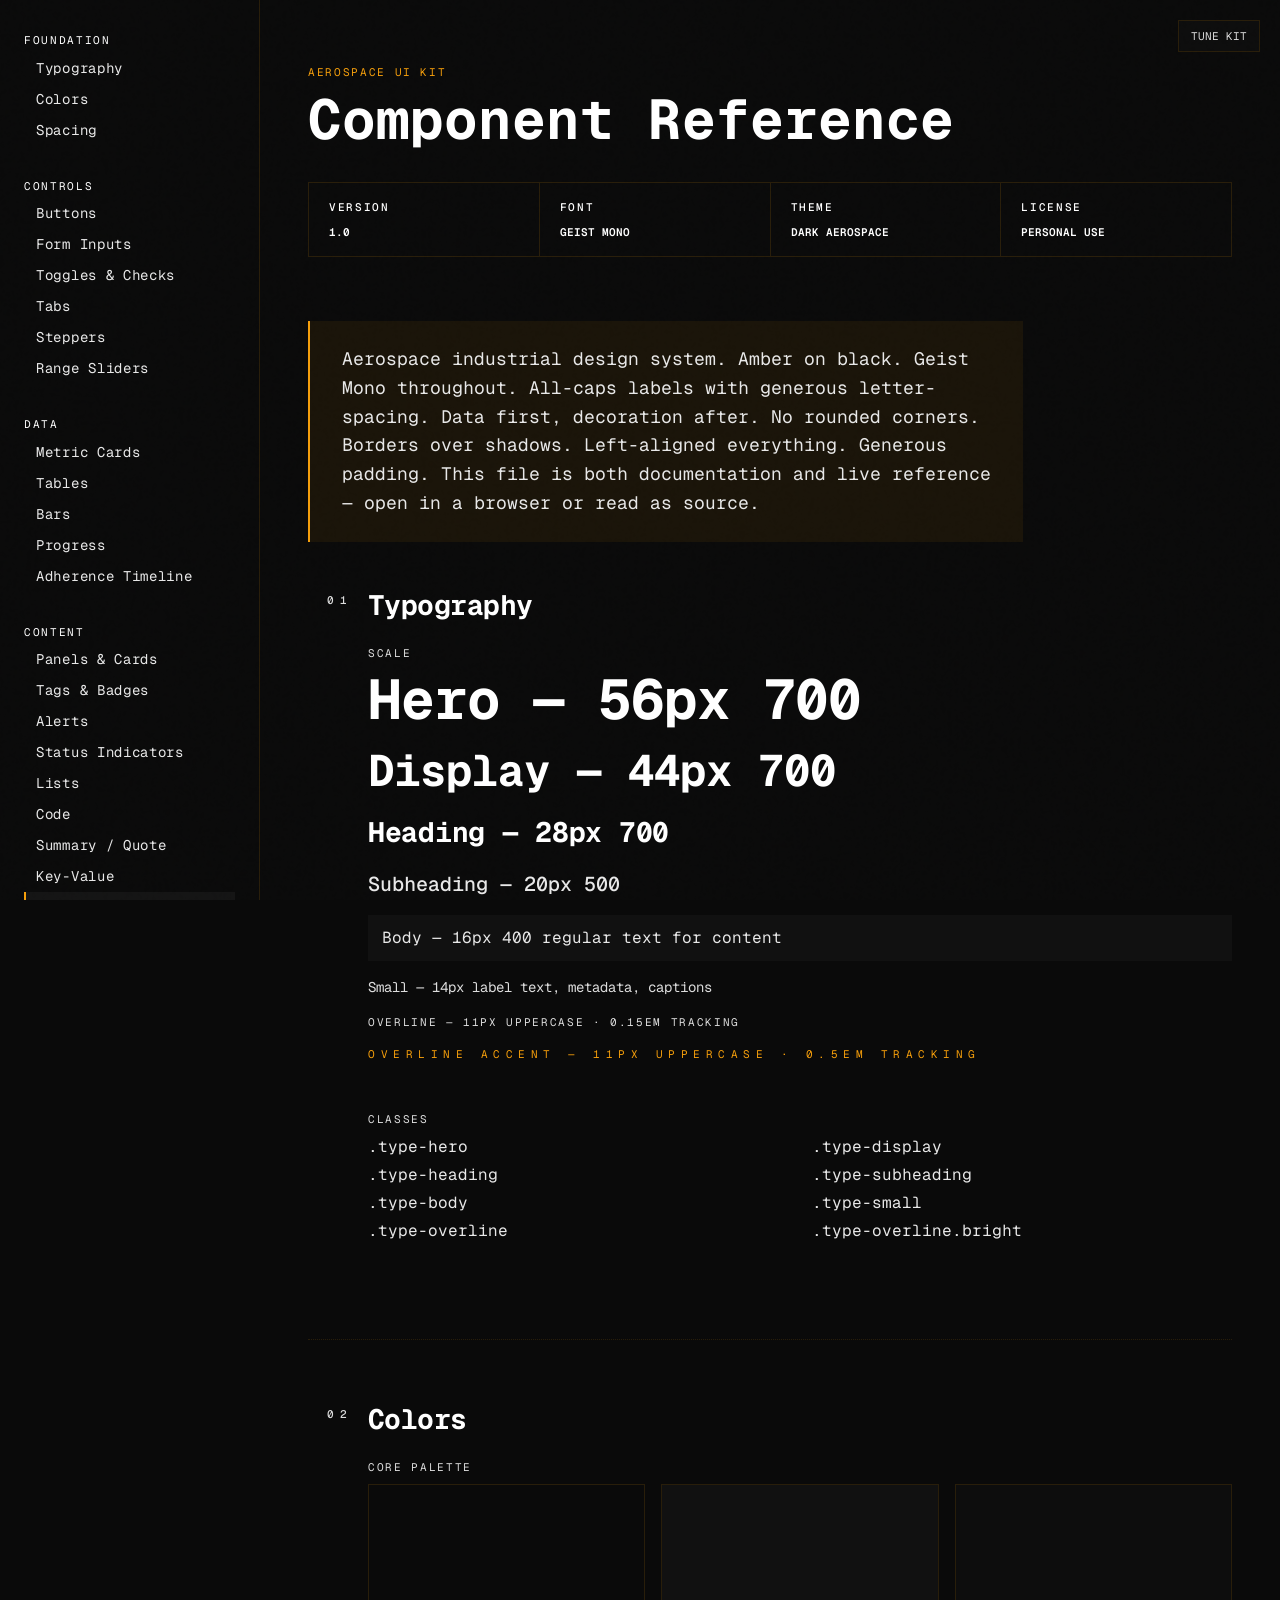
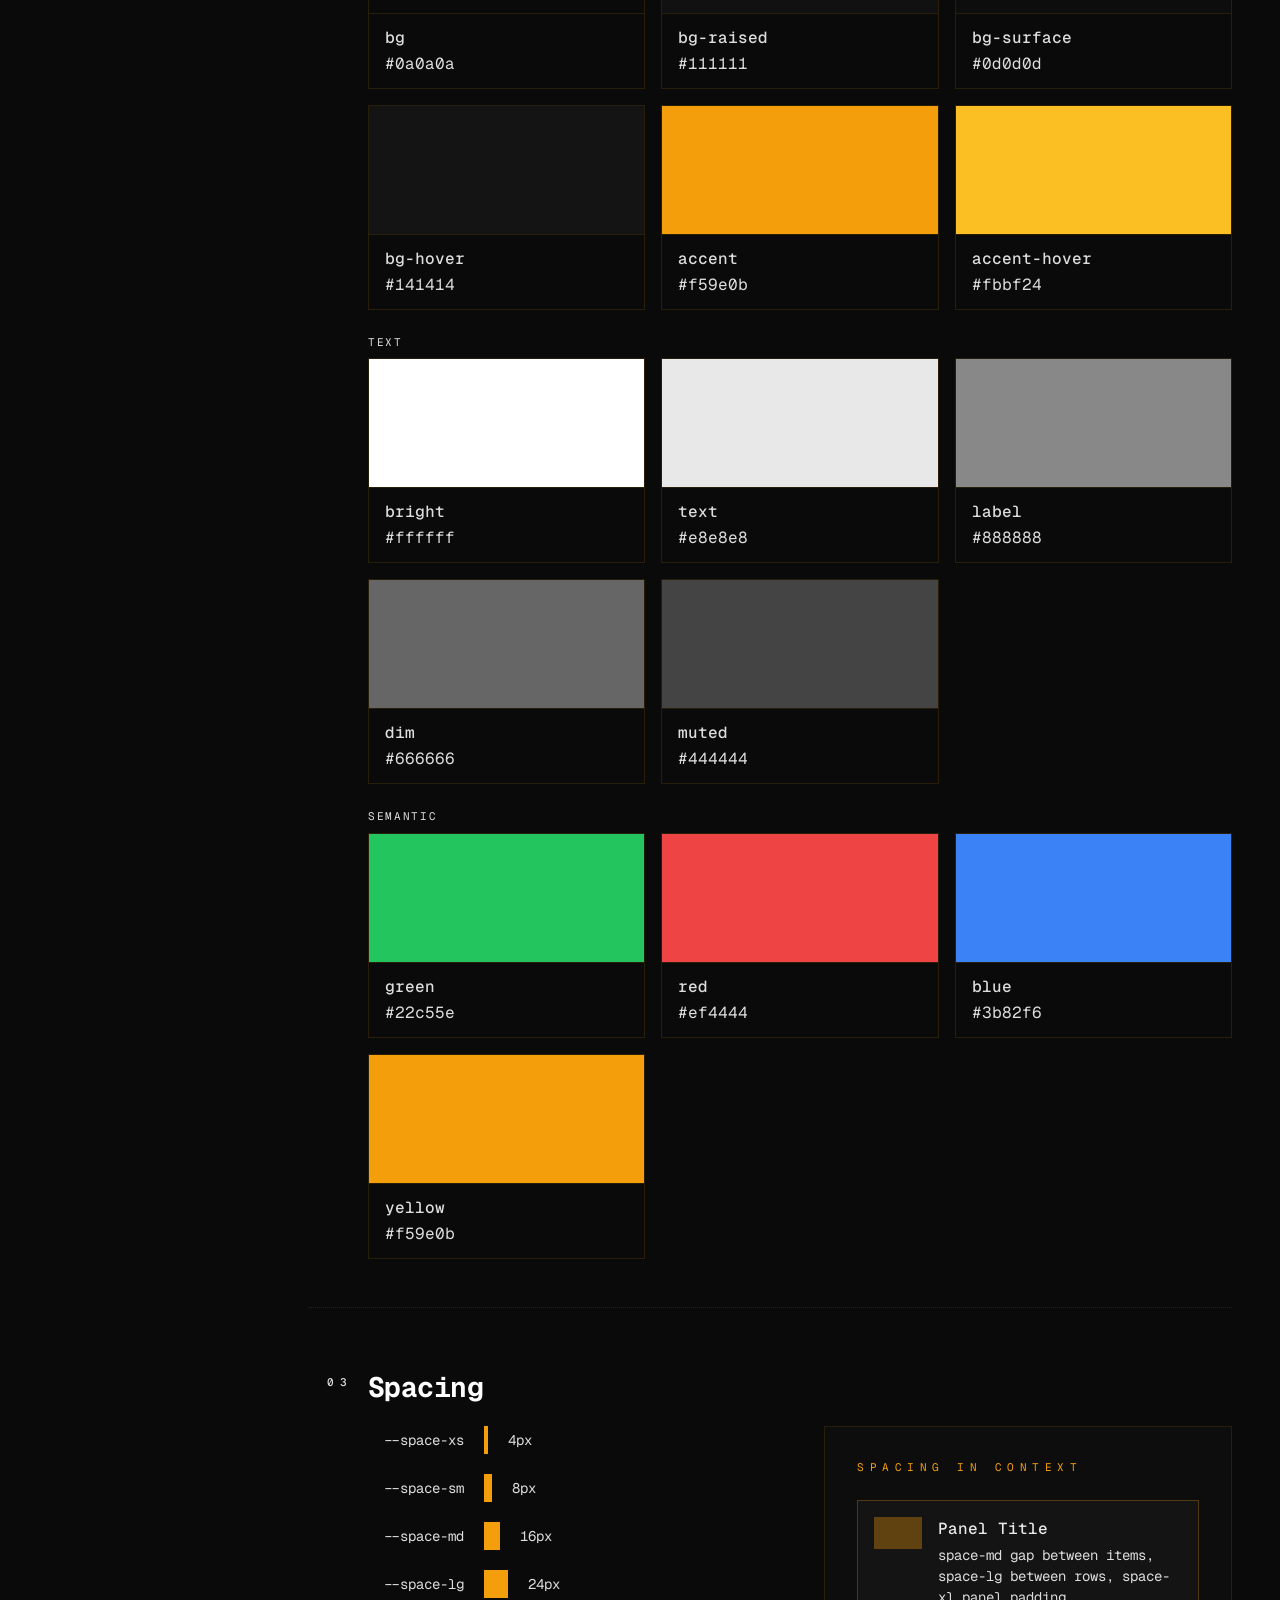
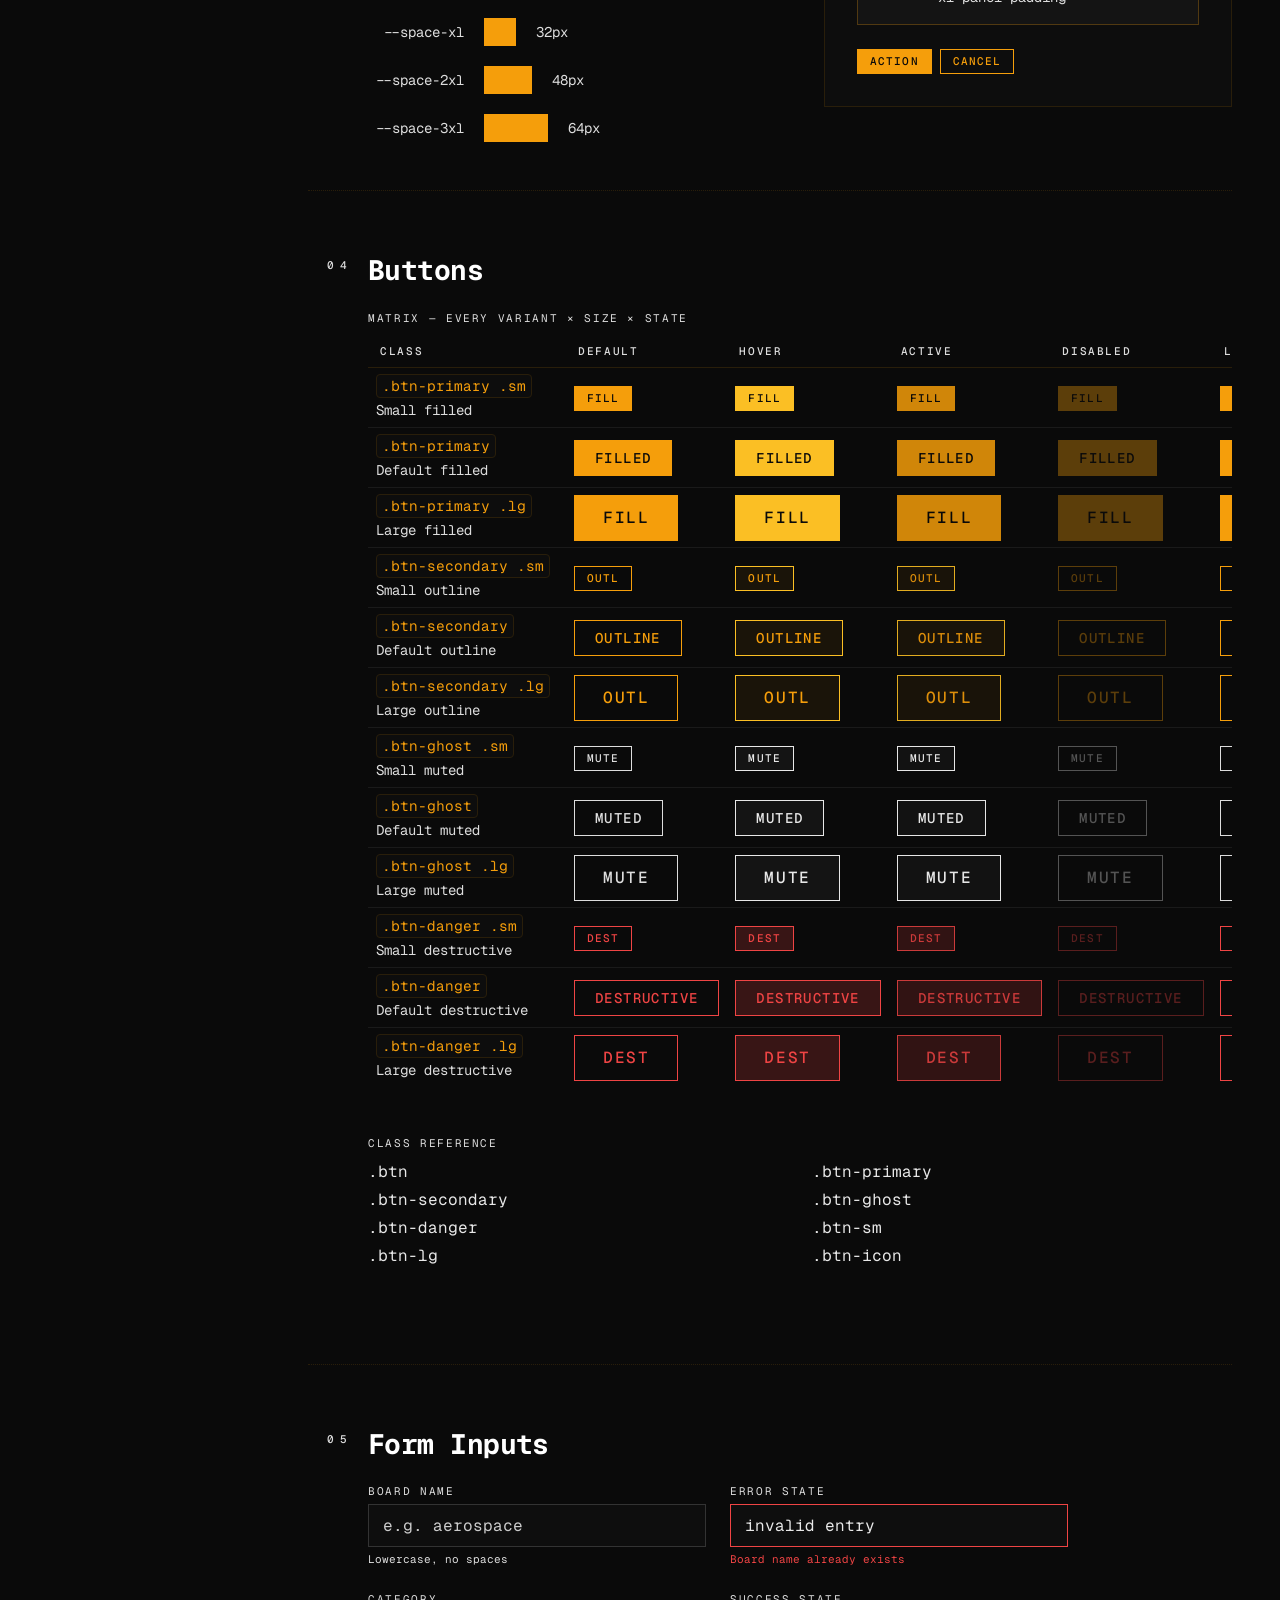
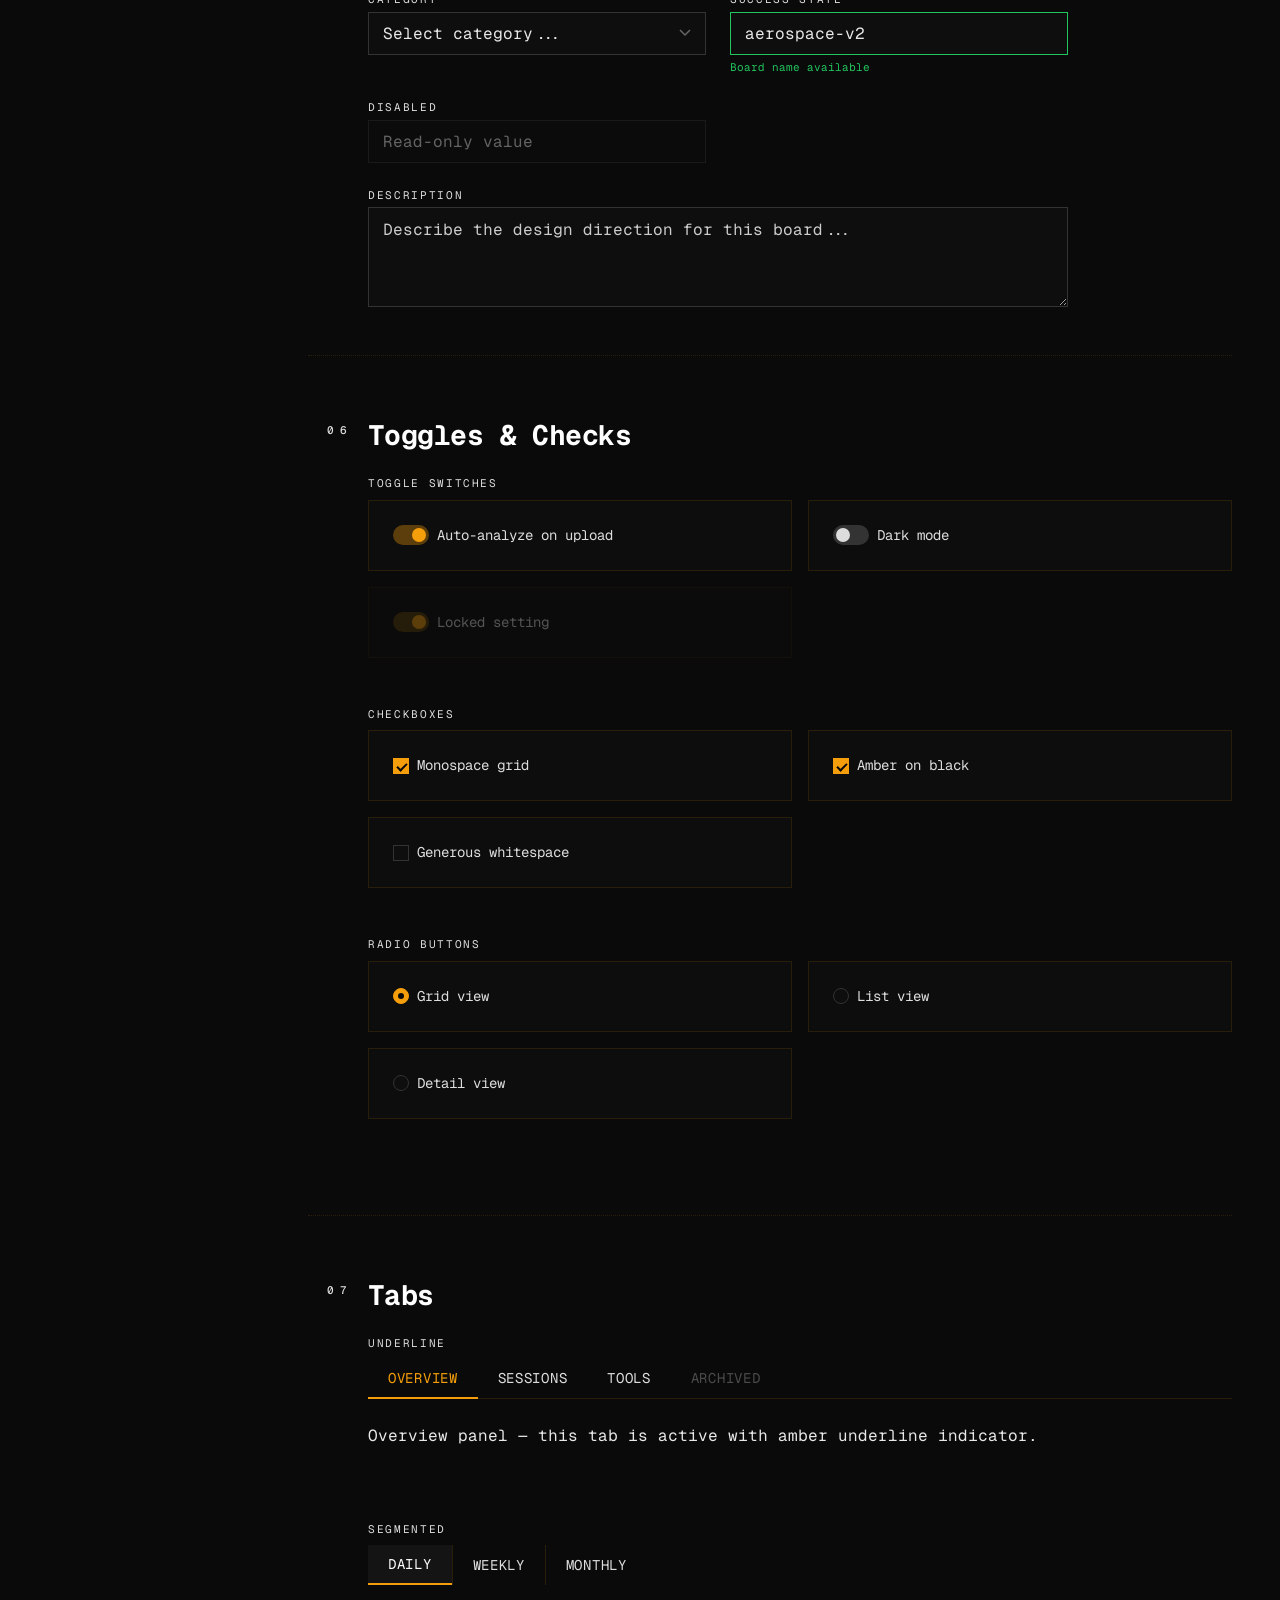
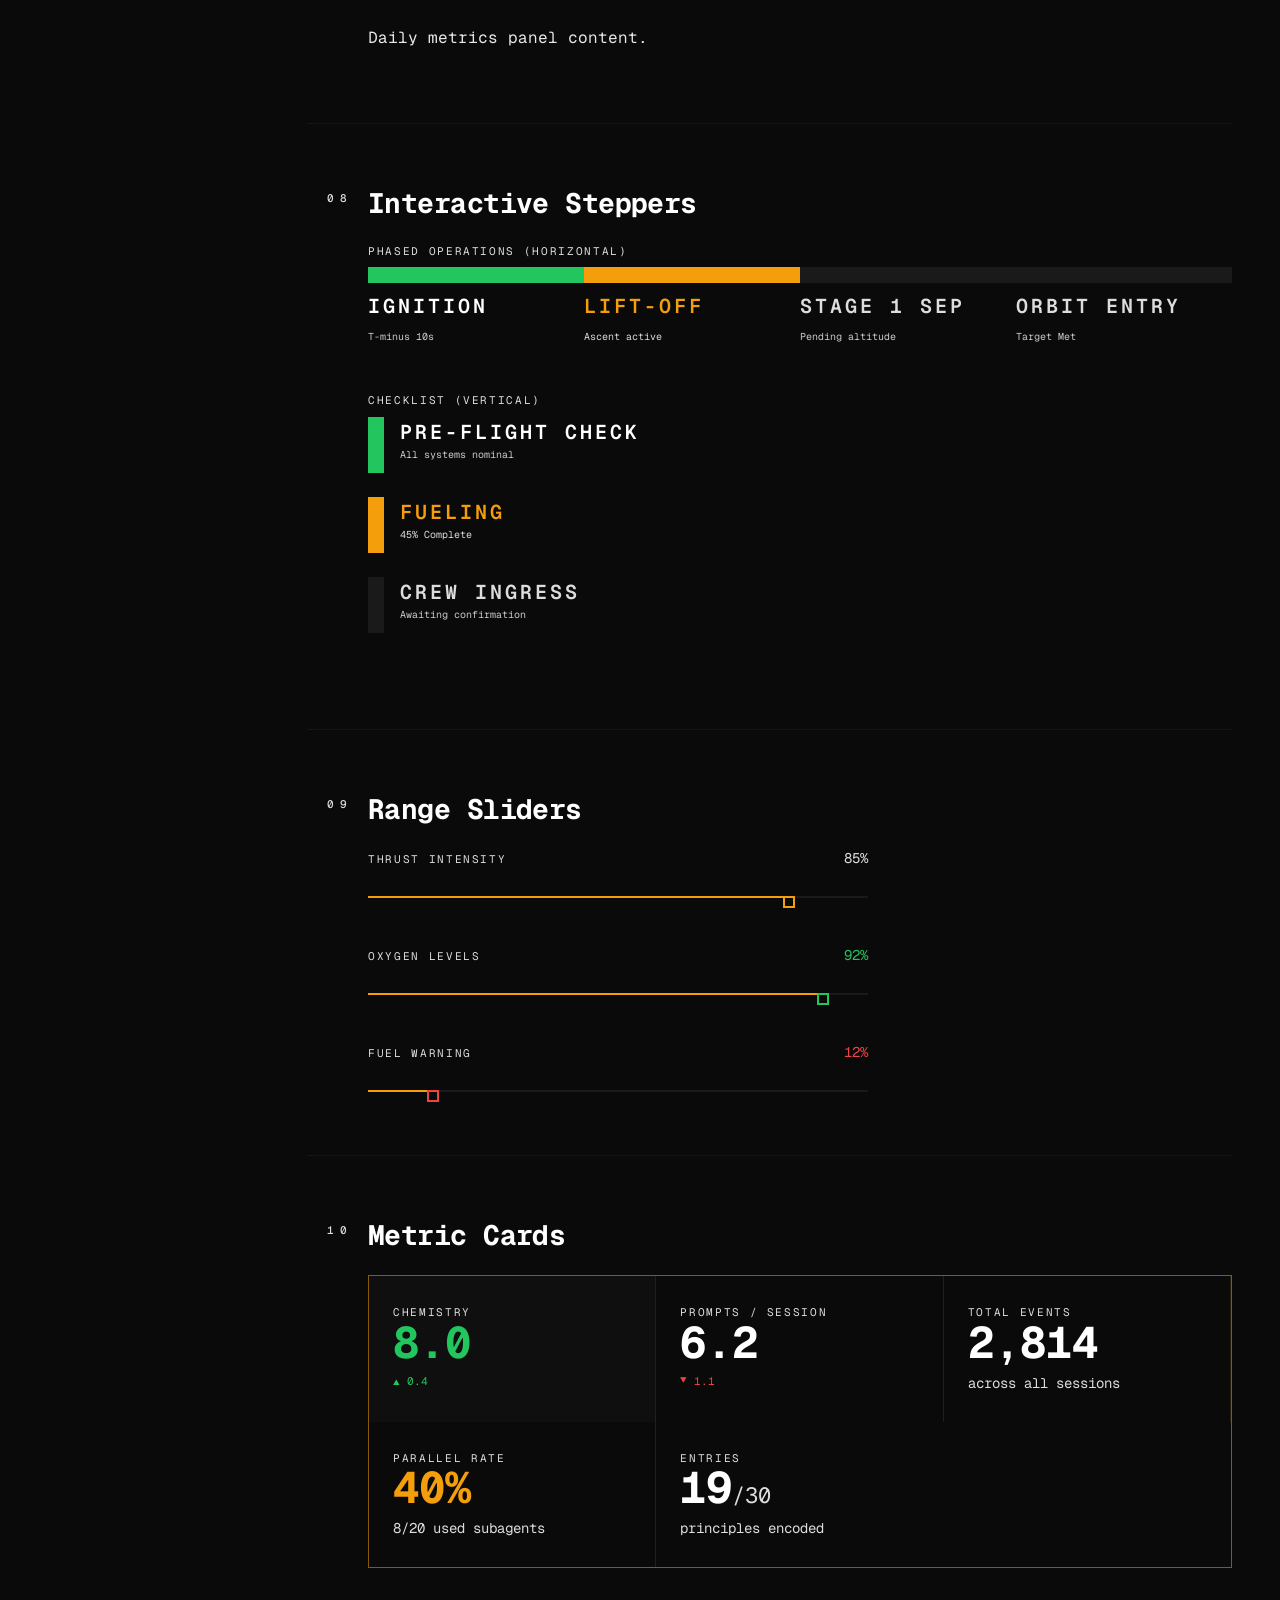
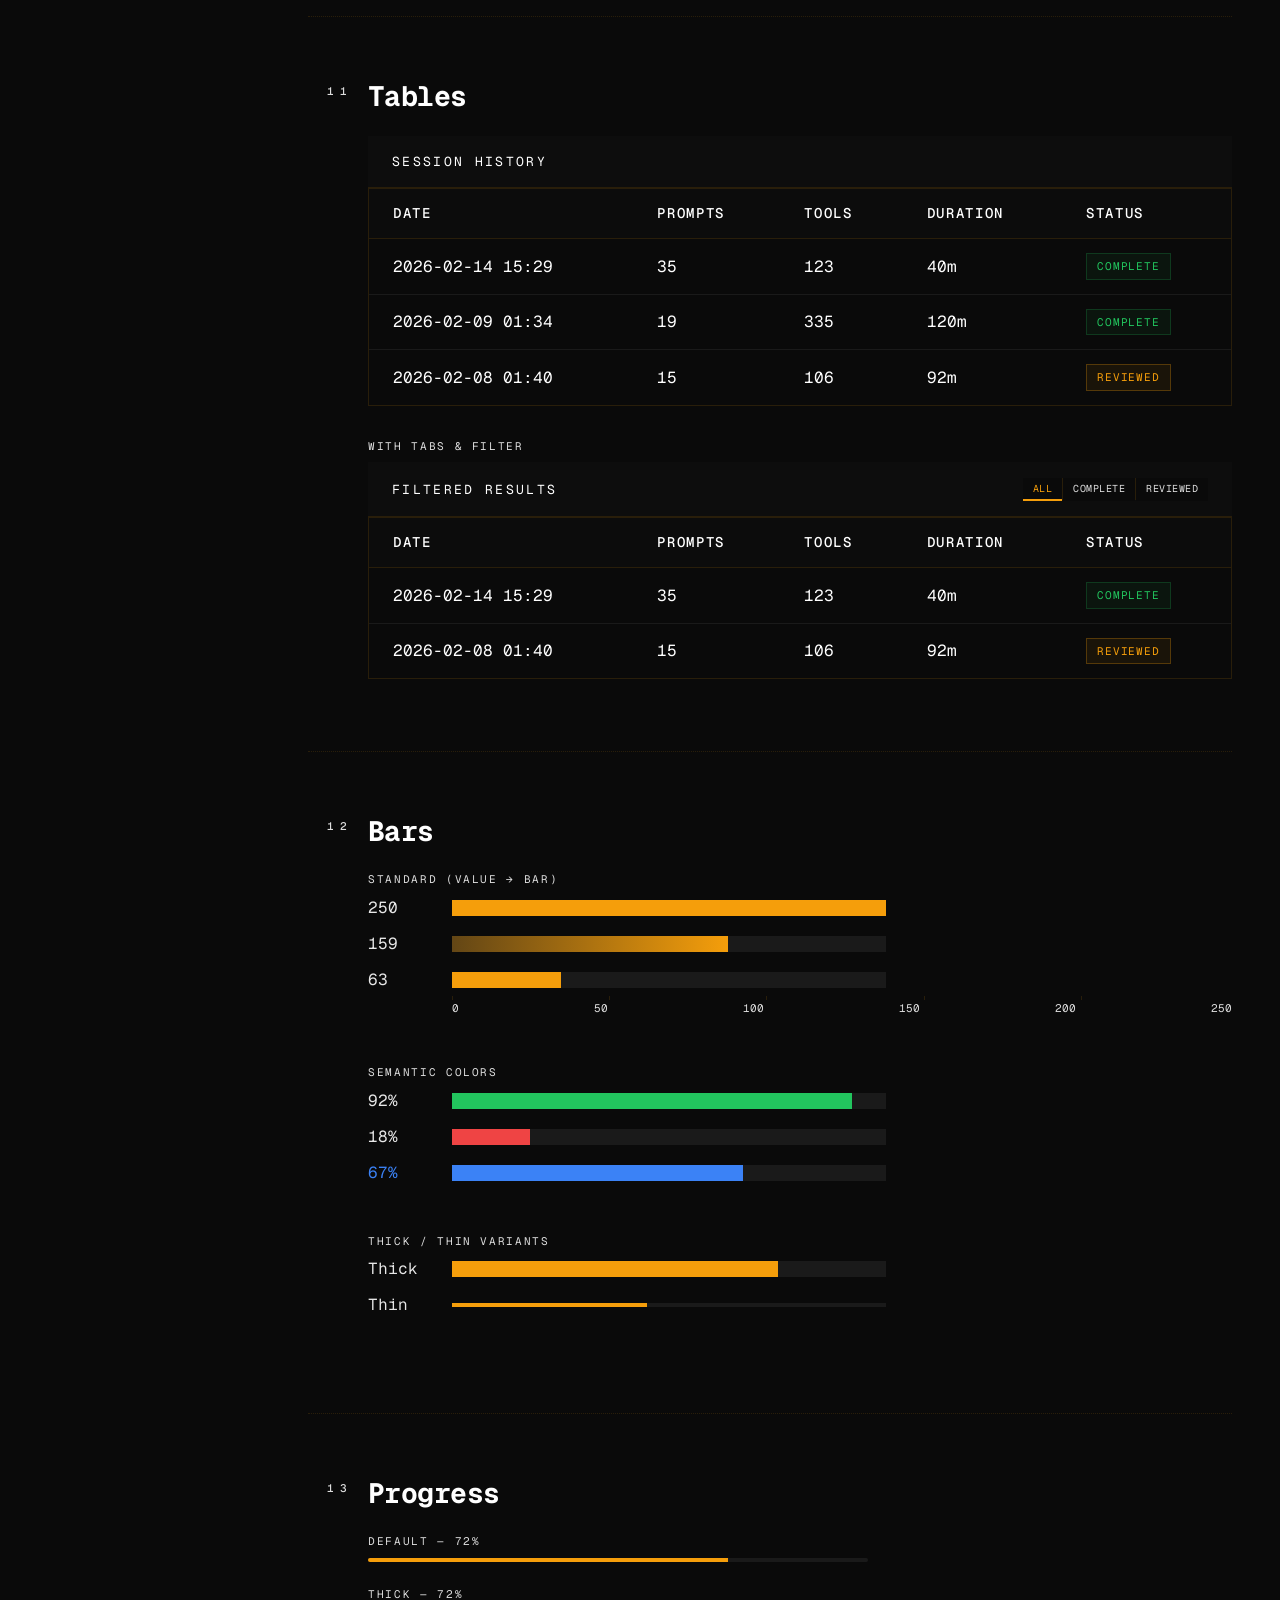
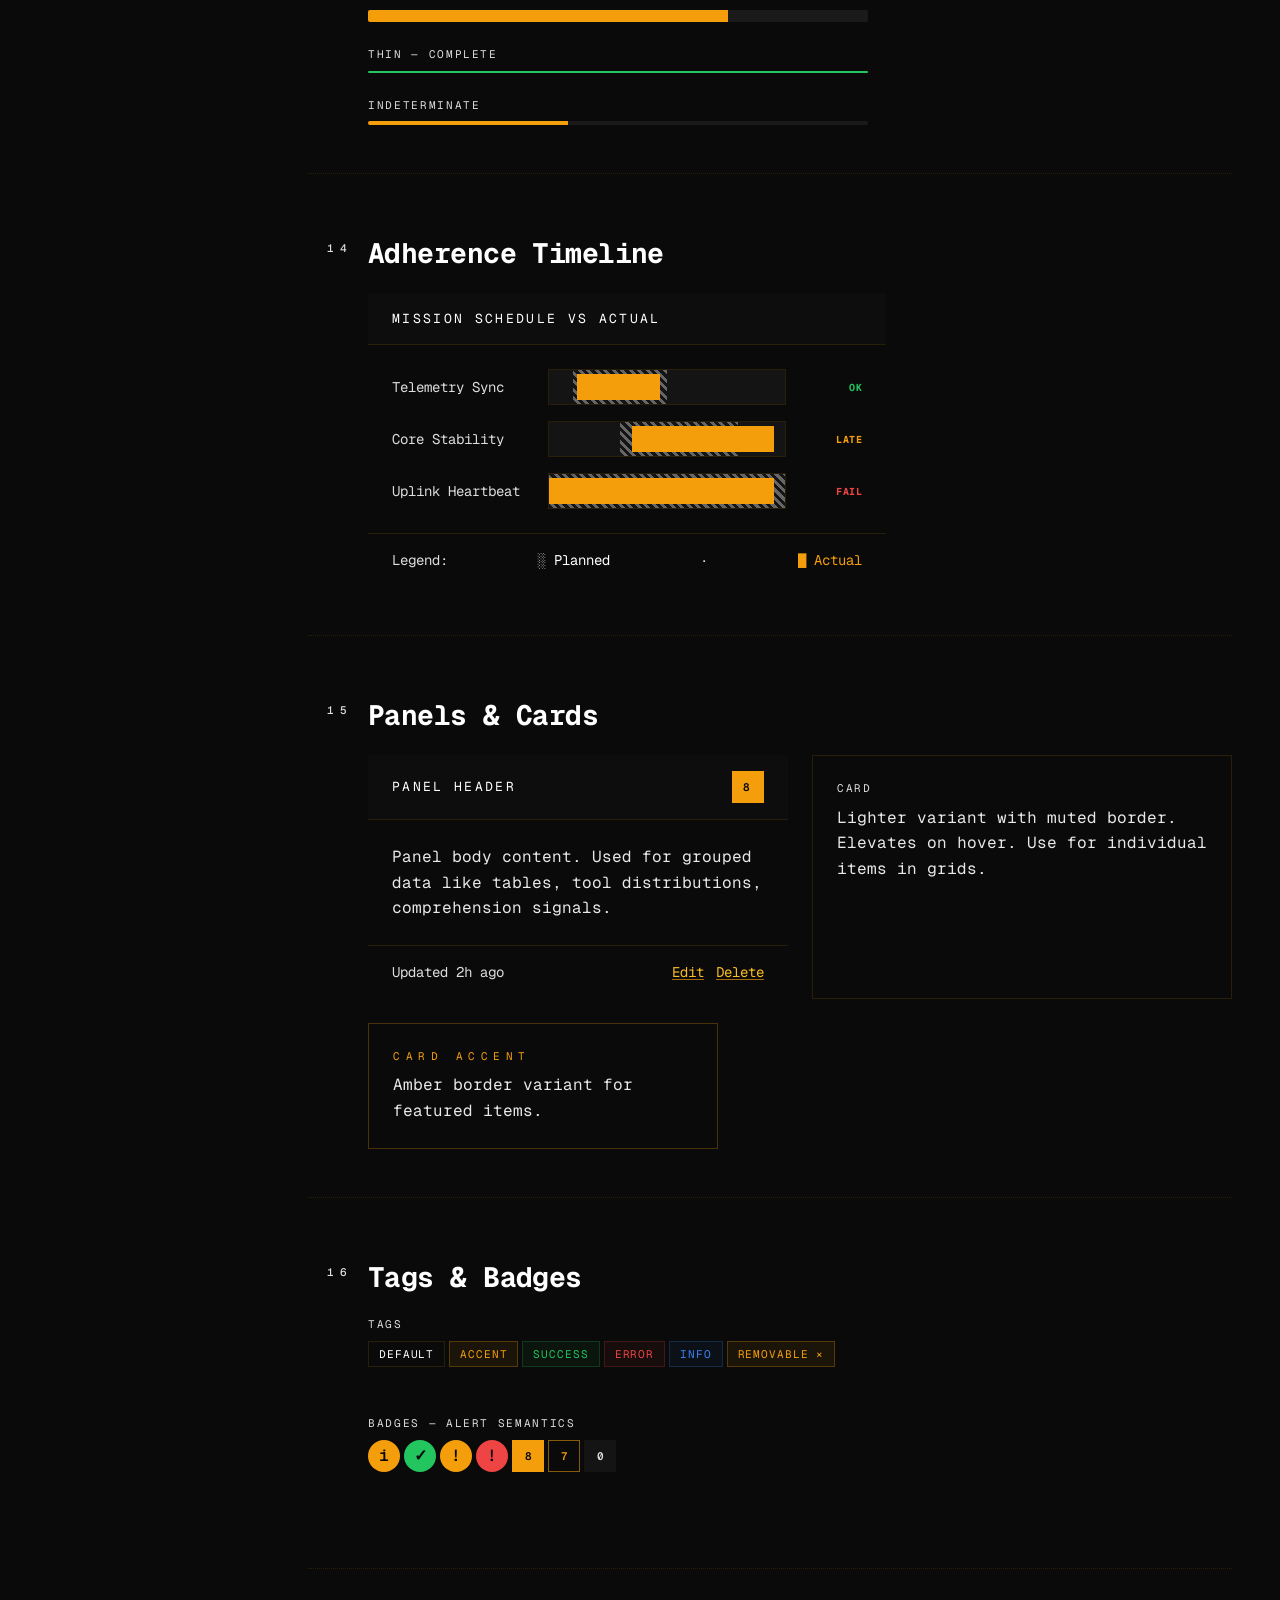
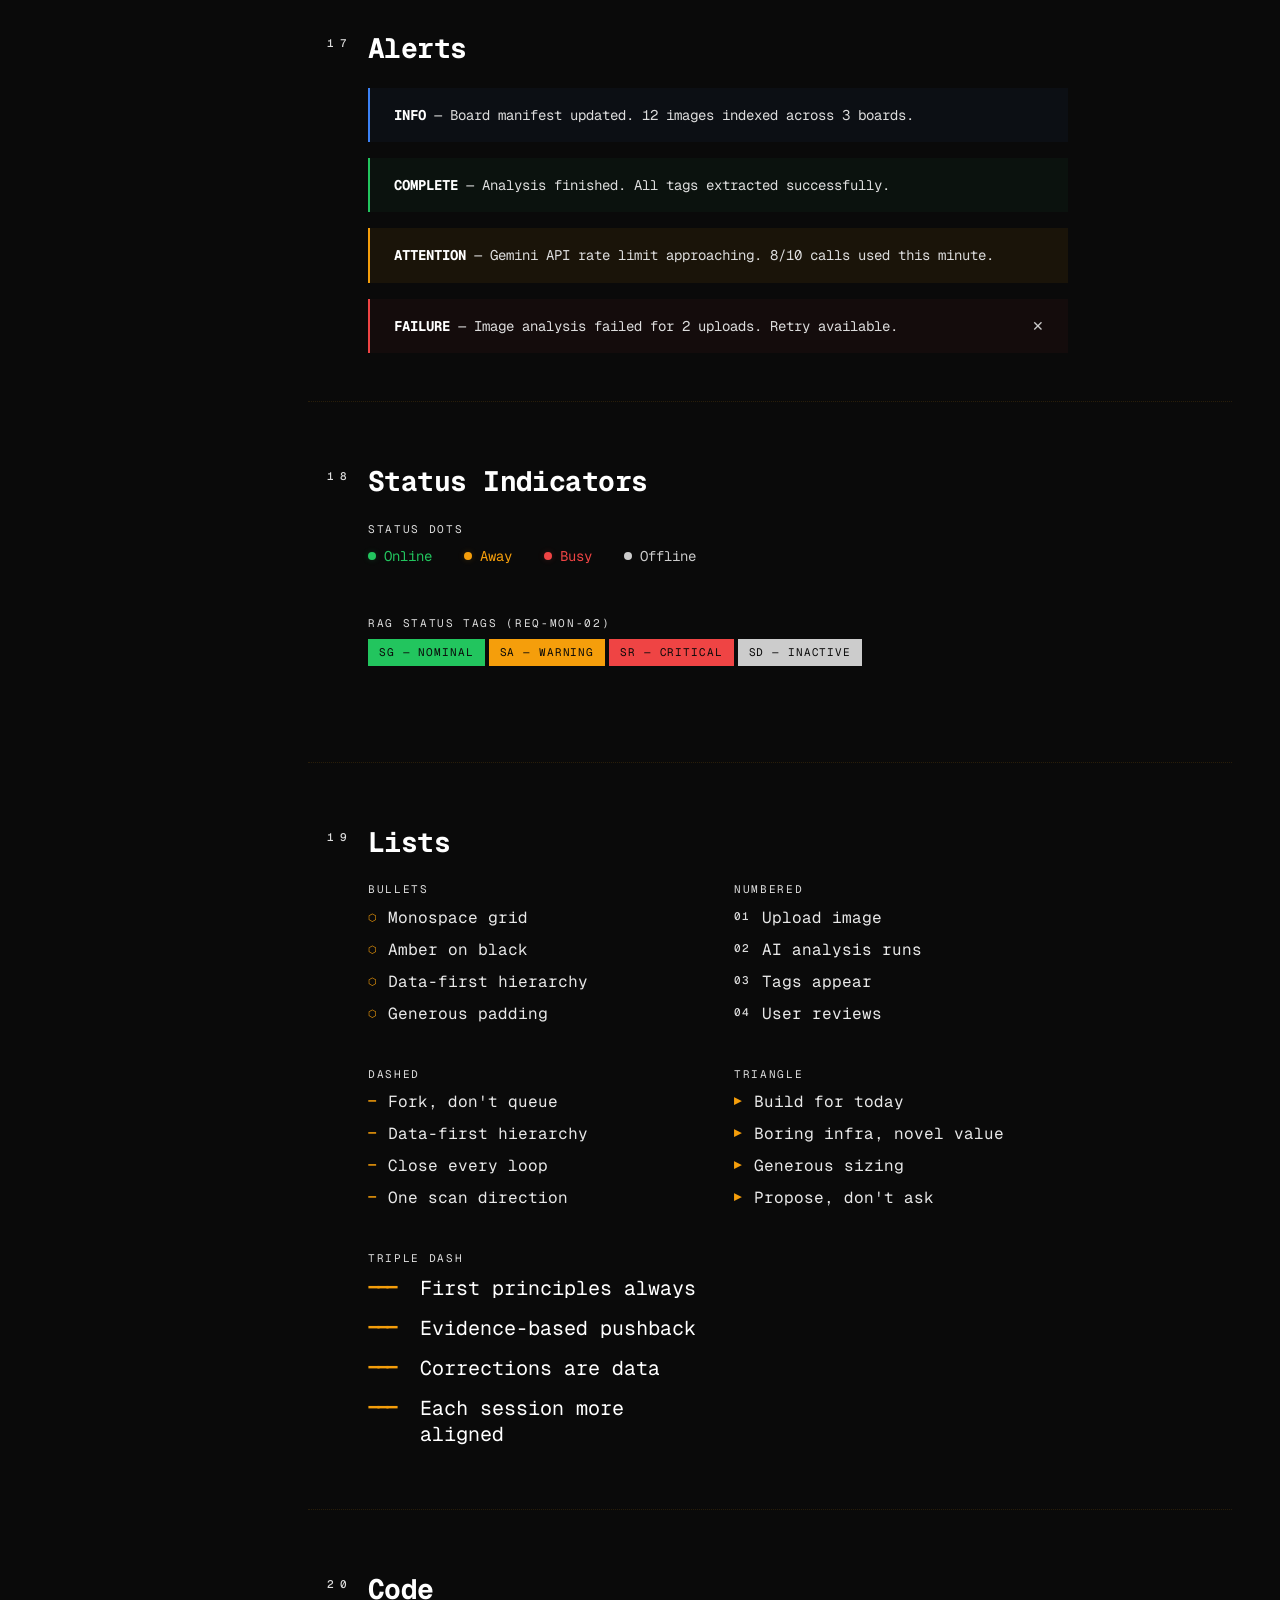
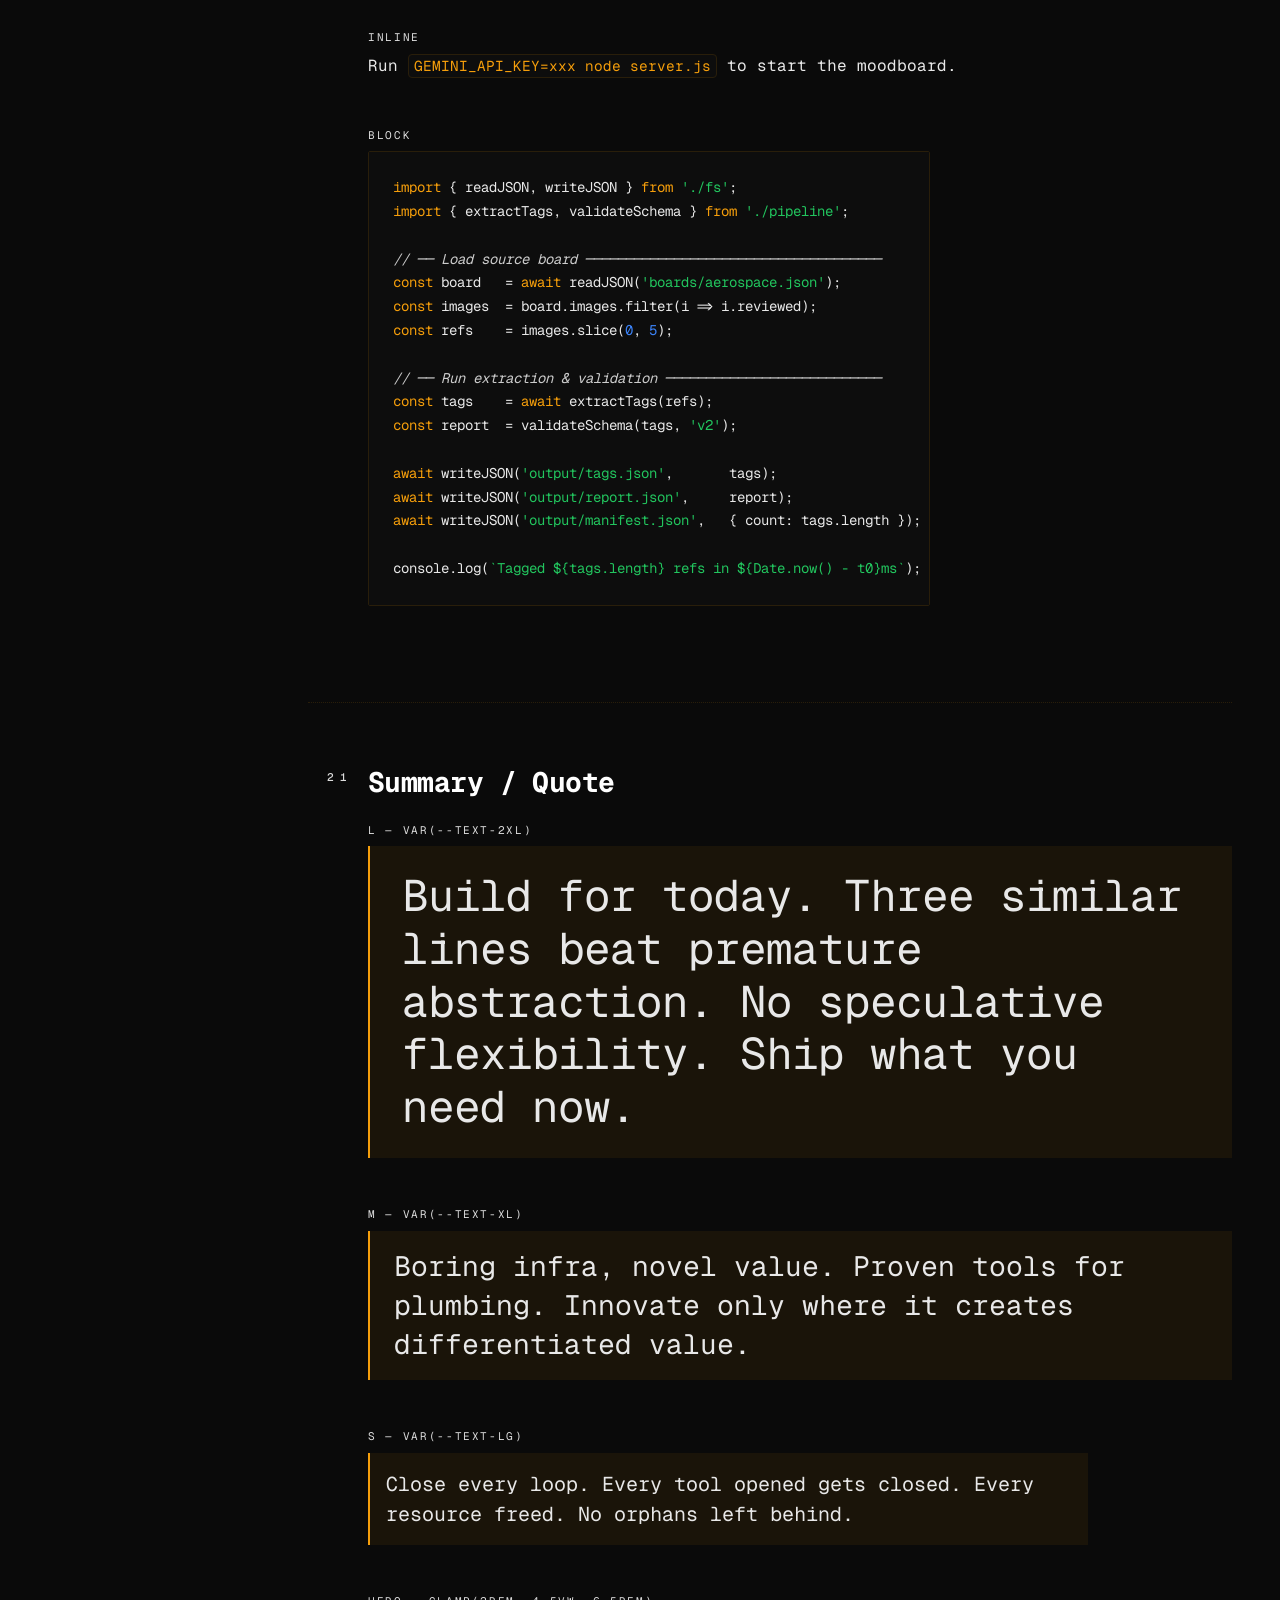
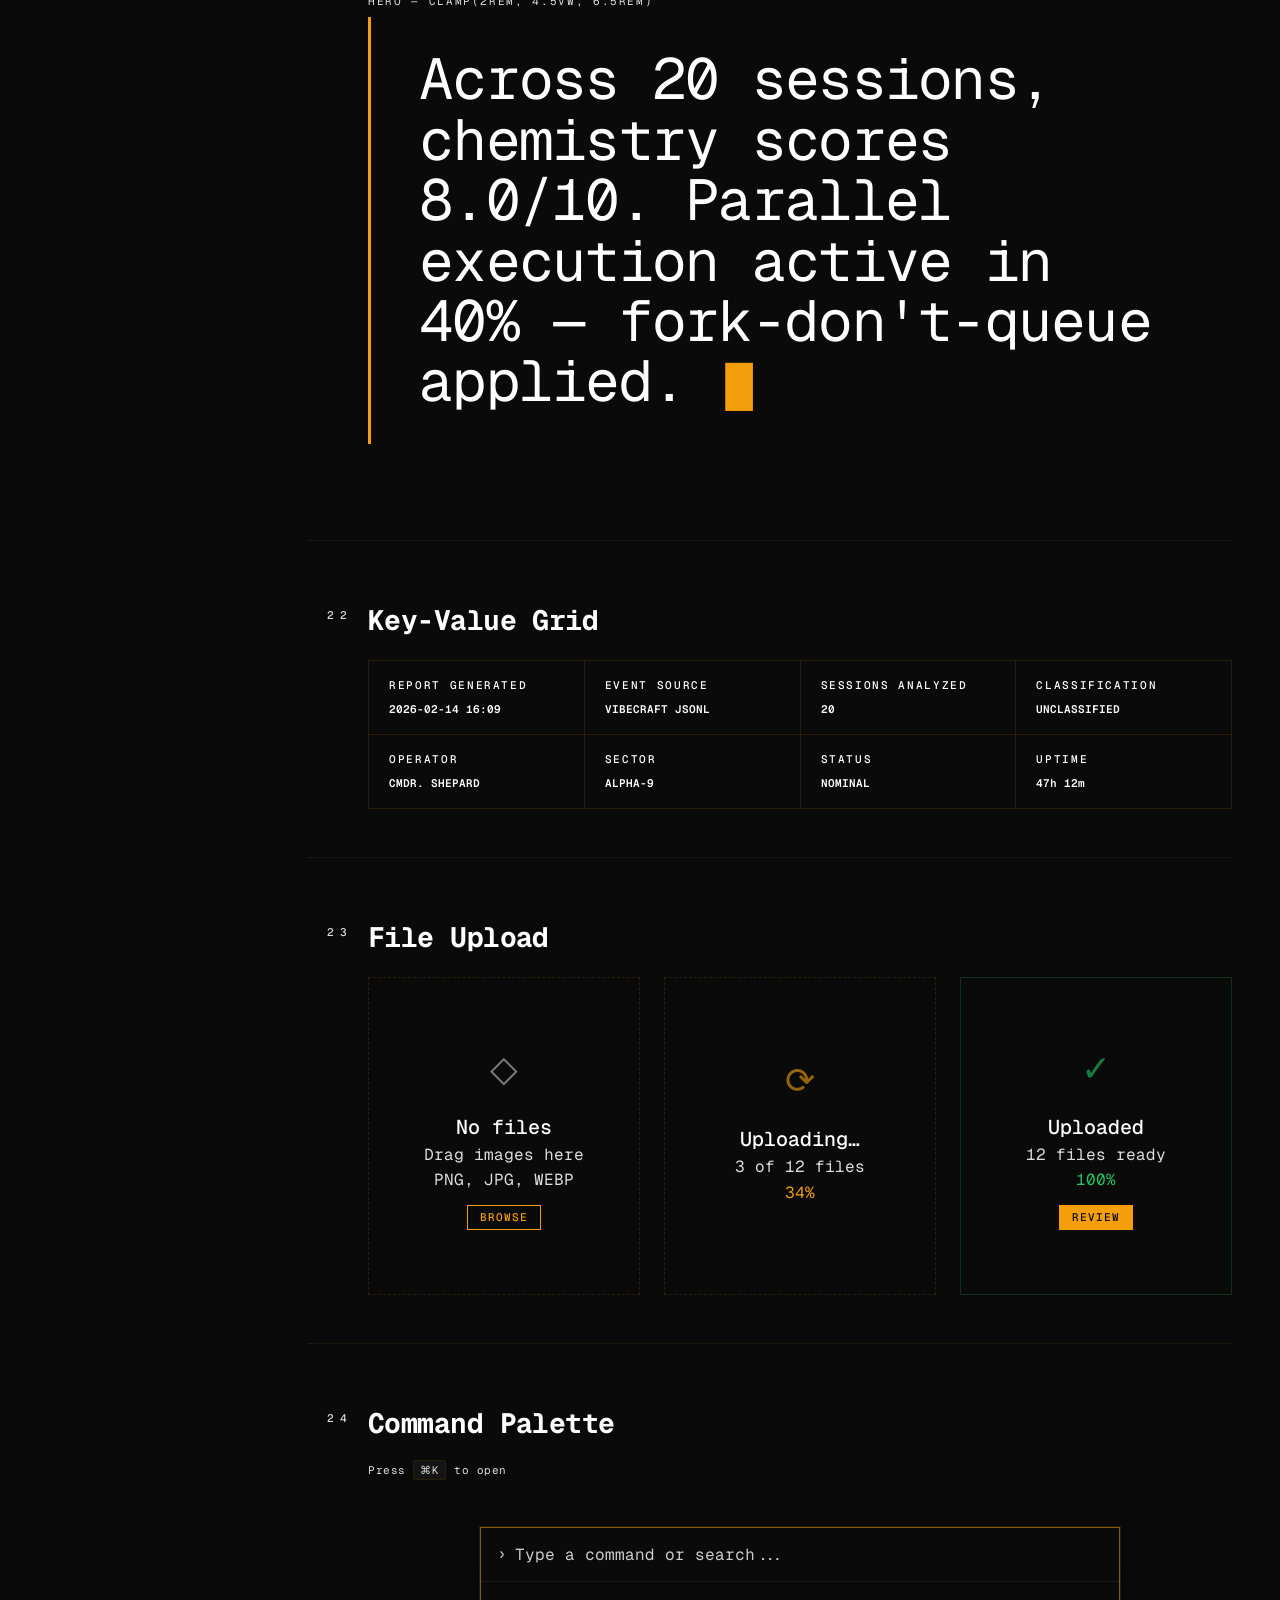
==== commit 47cb7b71: "batch M: dividers, tooltip, header demo, stepper JS fix - Dividers: accent divider now solid (remove" ====
--- a/components/index.html
+++ b/components/index.html
@@ -45,7 +45,6 @@
   <a href="#cmd">Command Palette</a>
   <a href="#popover">Popover</a>
   <a href="#toast">Toast</a>
-  <a href="#mini-toast">Mini Toast</a>
   <a href="#stepper">Stepper</a>
   <a href="#hovercard">Hover Card</a>
   <div class="nav-heading">Layout</div>
@@ -1156,15 +1155,17 @@
 <section class="kit-section" id="toast">
     <div class="kit-section-title">26</div>
     <h2>Toast</h2>
-    <div class="kit-row" style="margin-bottom: 16px;">
-      <button class="btn btn-secondary btn-sm" id="toast-trigger">Trigger Toast</button>
-      <button class="btn btn-secondary btn-sm" id="toast-trigger-mini">Trigger Mini</button>
-      <button class="btn btn-ghost btn-sm" id="toast-trigger-err">Trigger Error</button>
-    </div>
-    <div style="display: grid; grid-template-columns: 1fr 1fr; gap: 24px; max-width: 900px;">
+    <div class="kit-row" style="margin-bottom: 16px; flex-wrap: wrap;">
+      <button class="btn btn-secondary btn-sm" id="toast-trigger-brief">Trigger Brief</button>
+      <button class="btn btn-secondary btn-sm" id="toast-trigger-indepth">Trigger In-Depth</button>
+      <button class="btn btn-ghost btn-sm" id="toast-trigger-err">Trigger Destructive</button>
+      <button class="btn btn-secondary btn-sm" id="toast-trigger-mini-ok">Trigger Mini OK</button>
+      <button class="btn btn-secondary btn-sm" id="toast-trigger-mini-busy">Trigger Mini Busy</button>
+    </div>
+    <div style="display: grid; grid-template-columns: 1fr 1fr 1fr; gap: 24px; max-width: 1200px;">
       <div>
         <div class="kit-label" style="margin-bottom: 8px;">Brief</div>
-        <div class="toast-viewport" style="position: relative; padding: 0;">
+        <div class="toast-viewport" style="position: relative; padding: 0; align-items: start;">
           <div class="toast" data-state="open">
             <div class="toast-title">Scheduled: Catch up</div>
             <div class="toast-desc">Friday, February 10, 2023 at 5:57 PM</div>
@@ -1175,7 +1176,7 @@
       </div>
       <div>
         <div class="kit-label" style="margin-bottom: 8px;">In-Depth</div>
-        <div class="toast-viewport" style="position: relative; padding: 0;">
+        <div class="toast-viewport" style="position: relative; padding: 0; align-items: start;">
           <div class="toast" data-state="open">
             <div class="toast-title">Profile Updated</div>
             <div class="toast-desc">Your changes have been saved successfully and synced across all devices.</div>
@@ -1185,8 +1186,17 @@
         </div>
       </div>
       <div>
+        <div class="kit-label" style="margin-bottom: 8px;">Mini Success</div>
+        <div class="toast-viewport" style="position: relative; padding: 0; align-items: start;">
+          <div class="mini-toast" style="position: relative; transform: none; opacity: 1; top: auto; left: auto;">
+            <div class="mini-toast-icon">✓</div>
+            <span>Saved</span>
+          </div>
+        </div>
+      </div>
+      <div>
         <div class="kit-label" style="margin-bottom: 8px;">Brief Destructive</div>
-        <div class="toast-viewport" style="position: relative; padding: 0;">
+        <div class="toast-viewport" style="position: relative; padding: 0; align-items: start;">
           <div class="toast destructive" data-state="open">
             <div class="toast-title">Uh oh! Something went wrong.</div>
             <div class="toast-desc">There was a problem with your request.</div>
@@ -1197,7 +1207,7 @@
       </div>
       <div>
         <div class="kit-label" style="margin-bottom: 8px;">In-Depth Destructive</div>
-        <div class="toast-viewport" style="position: relative; padding: 0;">
+        <div class="toast-viewport" style="position: relative; padding: 0; align-items: start;">
           <div class="toast destructive" data-state="open">
             <div class="toast-title">Upload Failed — ERR_UPLOAD_412</div>
             <div class="toast-desc">Payload exceeds 25MB limit. Compress or split into multiple uploads. <a href="#" style="color: var(--accent);">Learn more →</a></div>
@@ -1206,29 +1216,16 @@
           </div>
         </div>
       </div>
-    </div>
-  </section>
-
-<section class="kit-section" id="mini-toast">
-    <div class="kit-section-title">27</div>
-    <h2>Mini Toast (Centered)</h2>
-    <div class="kit-group">
-      <div class="kit-label">Success State</div>
-      <div class="mini-toast" style="position: relative; transform: none; opacity: 1; top: auto; left: auto;">
-        <div class="mini-toast-icon">✓</div>
-        <span>Saved</span>
-      </div>
-    </div>
-    <div class="kit-group">
-      <div class="kit-label">Updating State</div>
-      <div class="mini-toast updating" style="position: relative; transform: none; opacity: 1; top: auto; left: auto;">
-        <div class="mini-toast-icon">⟳</div>
-        <span>Saving...</span>
-      </div>
-    </div>
-    <pre class="code-block"><span class="keyword">.mini-toast-container</span> { <span class="prop">position</span>: fixed; <span class="prop">top</span>: 80px; <span class="prop">left</span>: 50%; <span class="prop">transform</span>: translateX(-50%); }
-<span class="keyword">.mini-toast</span> { <span class="prop">background</span>: <span class="keyword">var</span>(--green); <span class="prop">color</span>: <span class="keyword">var</span>(--bg); }
-<span class="keyword">.mini-toast.show</span> { <span class="prop">transform</span>: translateY(0) scale(1); <span class="prop">opacity</span>: 1; }</pre>
+      <div>
+        <div class="kit-label" style="margin-bottom: 8px;">Mini Updating</div>
+        <div class="toast-viewport" style="position: relative; padding: 0; align-items: start;">
+          <div class="mini-toast updating" style="position: relative; transform: none; opacity: 1; top: auto; left: auto;">
+            <div class="mini-toast-icon">⟳</div>
+            <span>Saving...</span>
+          </div>
+        </div>
+      </div>
+    </div>
   </section>
 
 <section class="kit-section" id="stepper">
@@ -1250,9 +1247,6 @@
         <button class="stepper-btn">+</button>
       </div>
     </div>
-    <pre class="code-block"><span class="keyword">.stepper-control</span> { <span class="prop">display</span>: inline-flex; <span class="prop">align-items</span>: center; <span class="prop">border</span>: 1px solid <span class="keyword">var</span>(--border-dim); }
-<span class="keyword">.stepper-btn</span> { <span class="prop">min-width</span>: 36px; <span class="prop">padding</span>: 8px 12px; }
-<span class="keyword">.stepper-val</span> { <span class="prop">padding</span>: 8px 16px; <span class="prop">border-left</span>: 1px solid <span class="keyword">var</span>(--border-dim); <span class="prop">border-right</span>: 1px solid <span class="keyword">var</span>(--border-dim); }</pre>
   </section>
 
 <section class="kit-section" id="hovercard" style="min-height: 340px;">
@@ -1292,7 +1286,7 @@
     <div class="page-header">
       <div>
         <div class="overline">System Name</div>
-        <h1>Component Reference</h1>
+        <h1>Flight Control Dashboard</h1>
       </div>
       <div class="kv-grid">
         <div class="kv-cell"><span class="kv-label">META KEY</span><span class="kv-value">META VALUE</span></div>
@@ -1327,8 +1321,8 @@
             <div class="type-small" style="color: var(--text-dim);">This action cannot be undone.</div>
           </div>
           <div style="padding: 16px 24px; border-top: 1px solid var(--border-dim); display: flex; justify-content: flex-end; gap: 12px; background: var(--bg-surface);">
-            <button class="btn btn-ghost btn-sm">Cancel</button>
-            <button class="btn btn-danger btn-sm">Remove</button>
+            <button class="btn btn-ghost">Cancel</button>
+            <button class="btn btn-danger">Remove</button>
           </div>
         </div>
       </div>
@@ -1390,7 +1384,7 @@
     <h2>Tooltip</h2>
 
     <div class="kit-row" style="gap: 32px; padding-bottom: 24px;">
-      <span class="tooltip" data-tooltip="This is a tooltip">Hover me (Text)</span>
+      <span class="tooltip" data-tooltip="This is a tooltip" style="border-bottom: 1px dotted var(--border-bright); color: var(--text-bright);">Hover me (Text)</span>
       <span class="tag tag-accent tooltip" data-tooltip="12 images · 8 reviewed">Hover me (Tag)</span>
     </div>
   </section>
--- a/style.css
+++ b/style.css
@@ -665,7 +665,7 @@
   font-weight: 600;
   padding: 0 6px;
   background: transparent;
-  border: 1px solid var(--border);
+  border: 1px solid var(--border-bright);
   color: var(--accent);
 }
 
@@ -807,7 +807,7 @@
 .metric-grid {
   display: grid;
   grid-template-columns: repeat(auto-fill, minmax(220px, 1fr));
-  border: 1px solid var(--border);
+  border: 1px solid var(--border-bright);
 }
 
 .metric {
@@ -955,7 +955,7 @@
 
 .cmd-dialog {
   background: var(--bg);
-  border: 1px solid var(--border);
+  border: 1px solid var(--border-bright);
   width: 100%;
   max-width: 640px;
   box-shadow:
@@ -1078,7 +1078,7 @@
 .toast {
   pointer-events: auto;
   background: var(--bg-raised);
-  border: 1px solid var(--border);
+  border: 1px solid var(--border-bright);
   padding: var(--space-md);
   box-shadow: 0 10px 30px rgba(0, 0, 0, 0.5);
   display: grid;
@@ -1238,7 +1238,7 @@
    ═══════════════════════════════════════════════ */
 .stepper-control {
   display: inline-flex;
-  align-items: center;
+  align-items: stretch;
   border: 1px solid var(--border-dim);
   background: var(--bg-surface);
 }
@@ -1250,7 +1250,7 @@
   color: var(--text-dim);
   background: transparent;
   border: 1px solid var(--border-dim);
-  padding: 8px 14px;
+  padding: 0 14px;
   cursor: pointer;
   transition: all var(--transition-fast);
   line-height: 1;
@@ -1952,10 +1952,10 @@
 
 .modal-window {
   background: var(--bg);
-  border: 1px solid var(--border);
+  border: 1px solid var(--border-bright);
   border-radius: var(--radius-md);
   width: 100%;
-  max-width: 420px;
+  max-width: 520px;
   box-shadow: 0 20px 60px rgba(0, 0, 0, 0.6);
   animation: scale-in 0.15s ease-out;
   overflow: hidden;
@@ -1995,12 +1995,11 @@
 .divider-accent {
   height: 2px;
   background: var(--accent);
-  opacity: 0.5;
 }
 
 .divider-dashed {
   background: none;
-  border-top: 1px dashed var(--border-dim);
+  border-top: 1px dashed var(--border-bright);
   height: 0;
 }
 
@@ -2043,7 +2042,7 @@
   left: 50%;
   transform: translateX(-50%);
   background: var(--bg-raised);
-  border: 1px solid var(--border);
+  border: 1px solid var(--border-bright);
   color: var(--text);
   font-size: var(--text-xs);
   padding: 6px 10px;
@@ -2056,6 +2055,26 @@
 }
 
 .tooltip:hover::after {
+  opacity: 1;
+}
+
+/* Tooltip arrow */
+.tooltip::before {
+  content: '';
+  position: absolute;
+  bottom: calc(100% + 3px);
+  left: 50%;
+  transform: translateX(-50%);
+  border-width: 5px;
+  border-style: solid;
+  border-color: var(--border-bright) transparent transparent transparent;
+  pointer-events: none;
+  opacity: 0;
+  transition: opacity var(--transition);
+  z-index: 101;
+}
+
+.tooltip:hover::before {
   opacity: 1;
 }
 
@@ -2506,7 +2525,7 @@
 
 .tag-remove {
   cursor: pointer;
-  opacity: 0.5;
+  
   transition: opacity var(--transition);
   margin-left: 2px;
 }
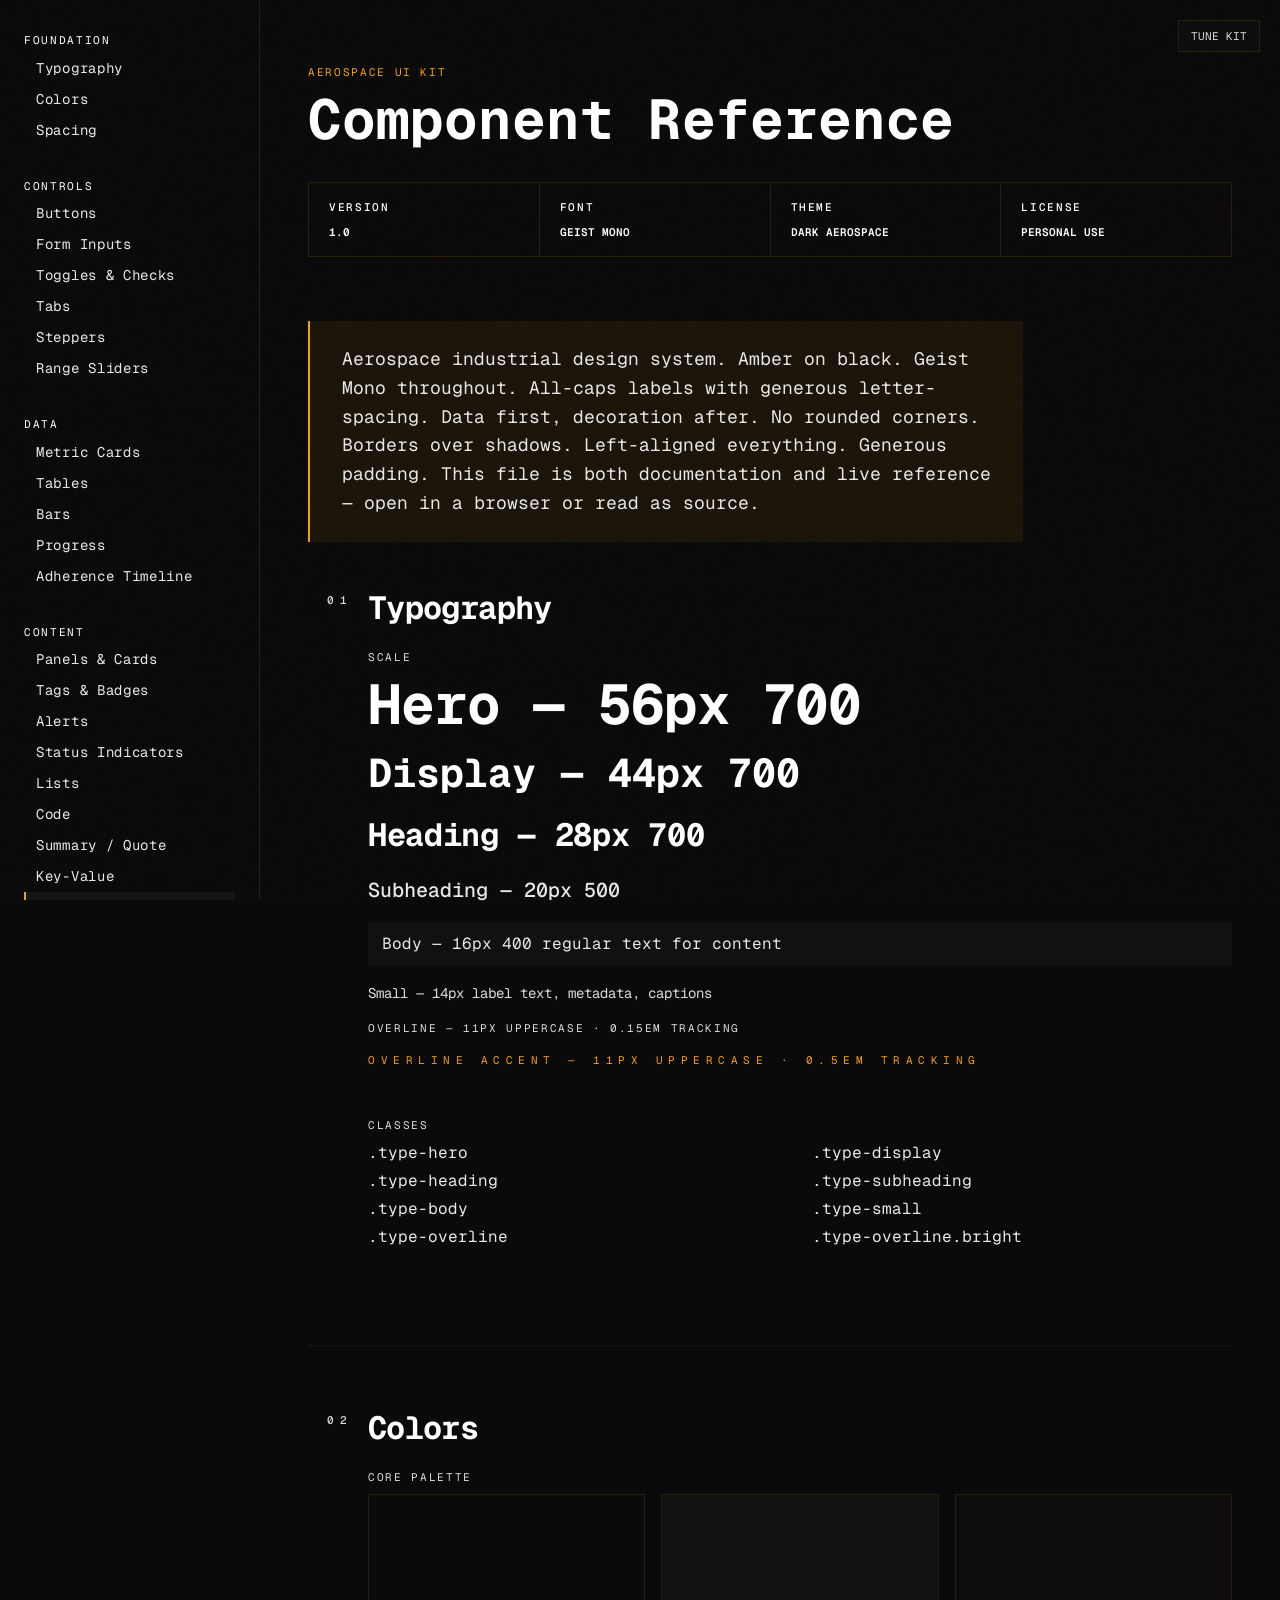
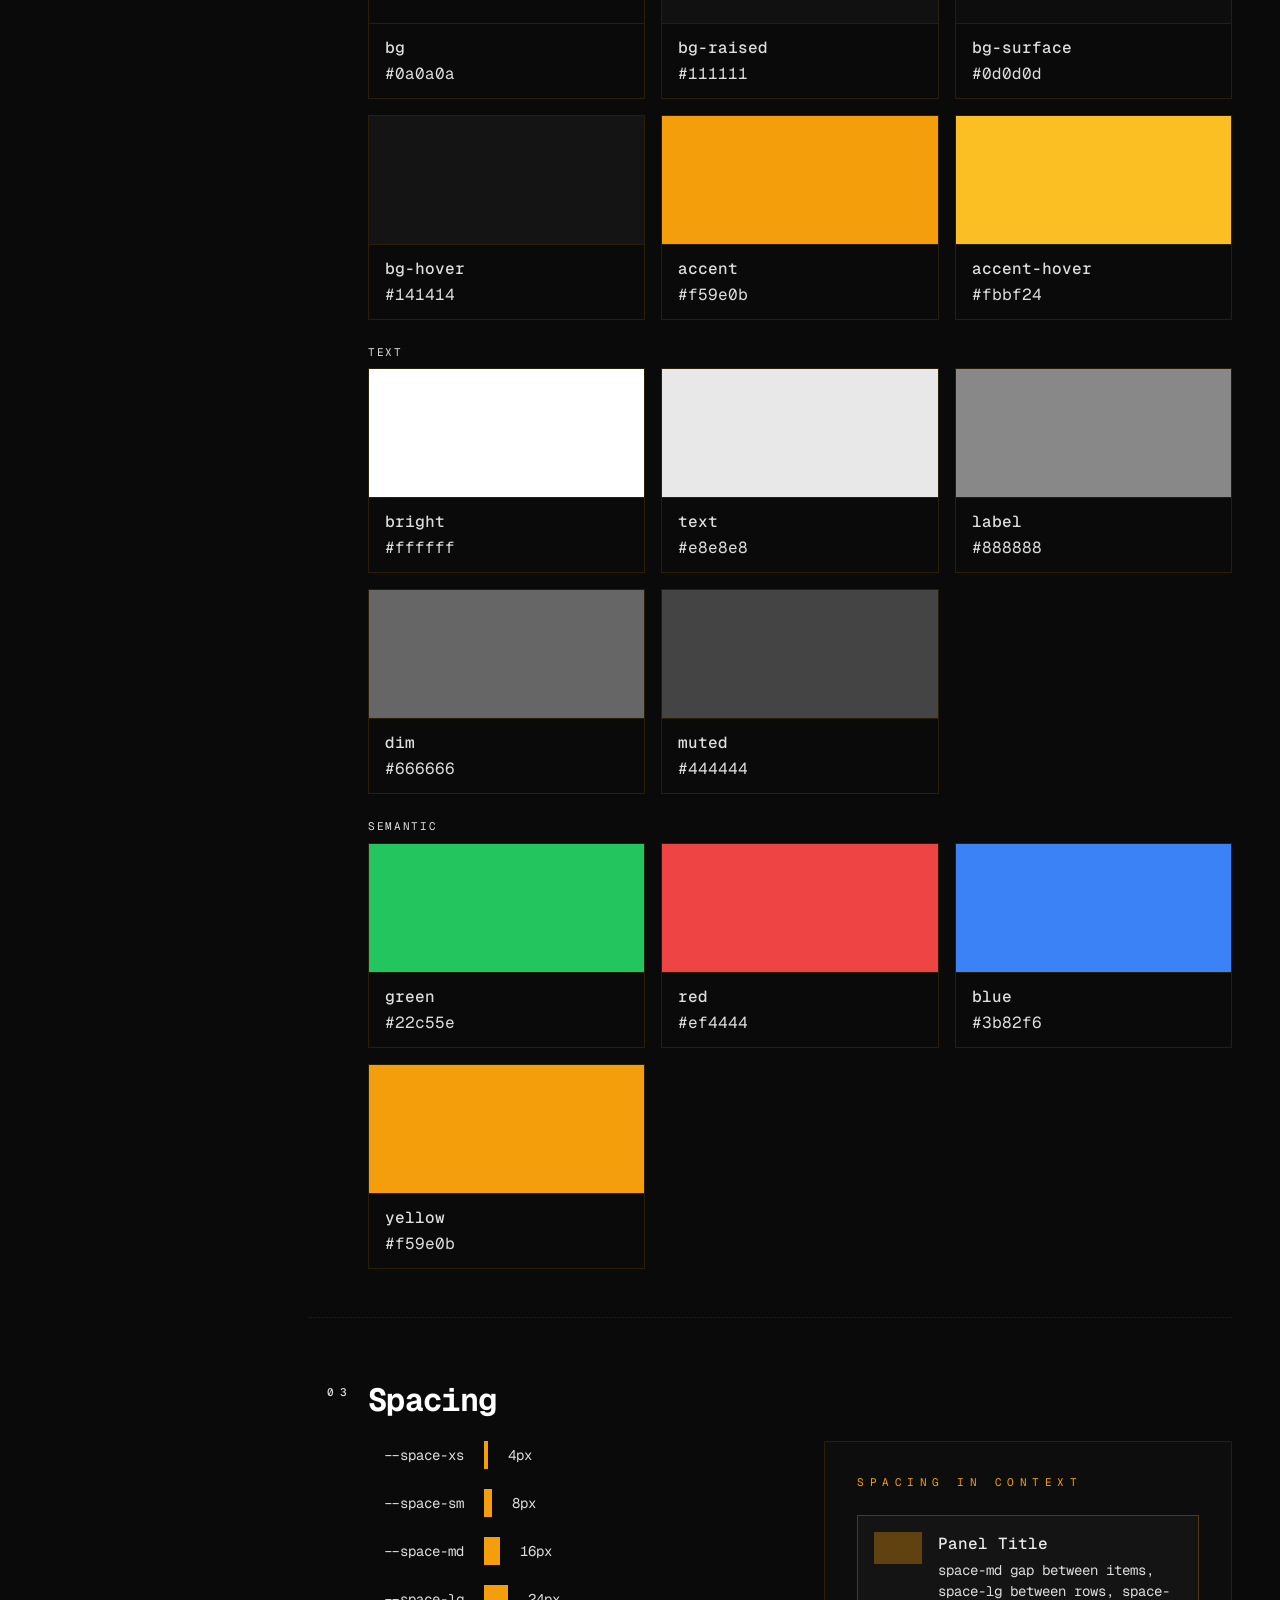
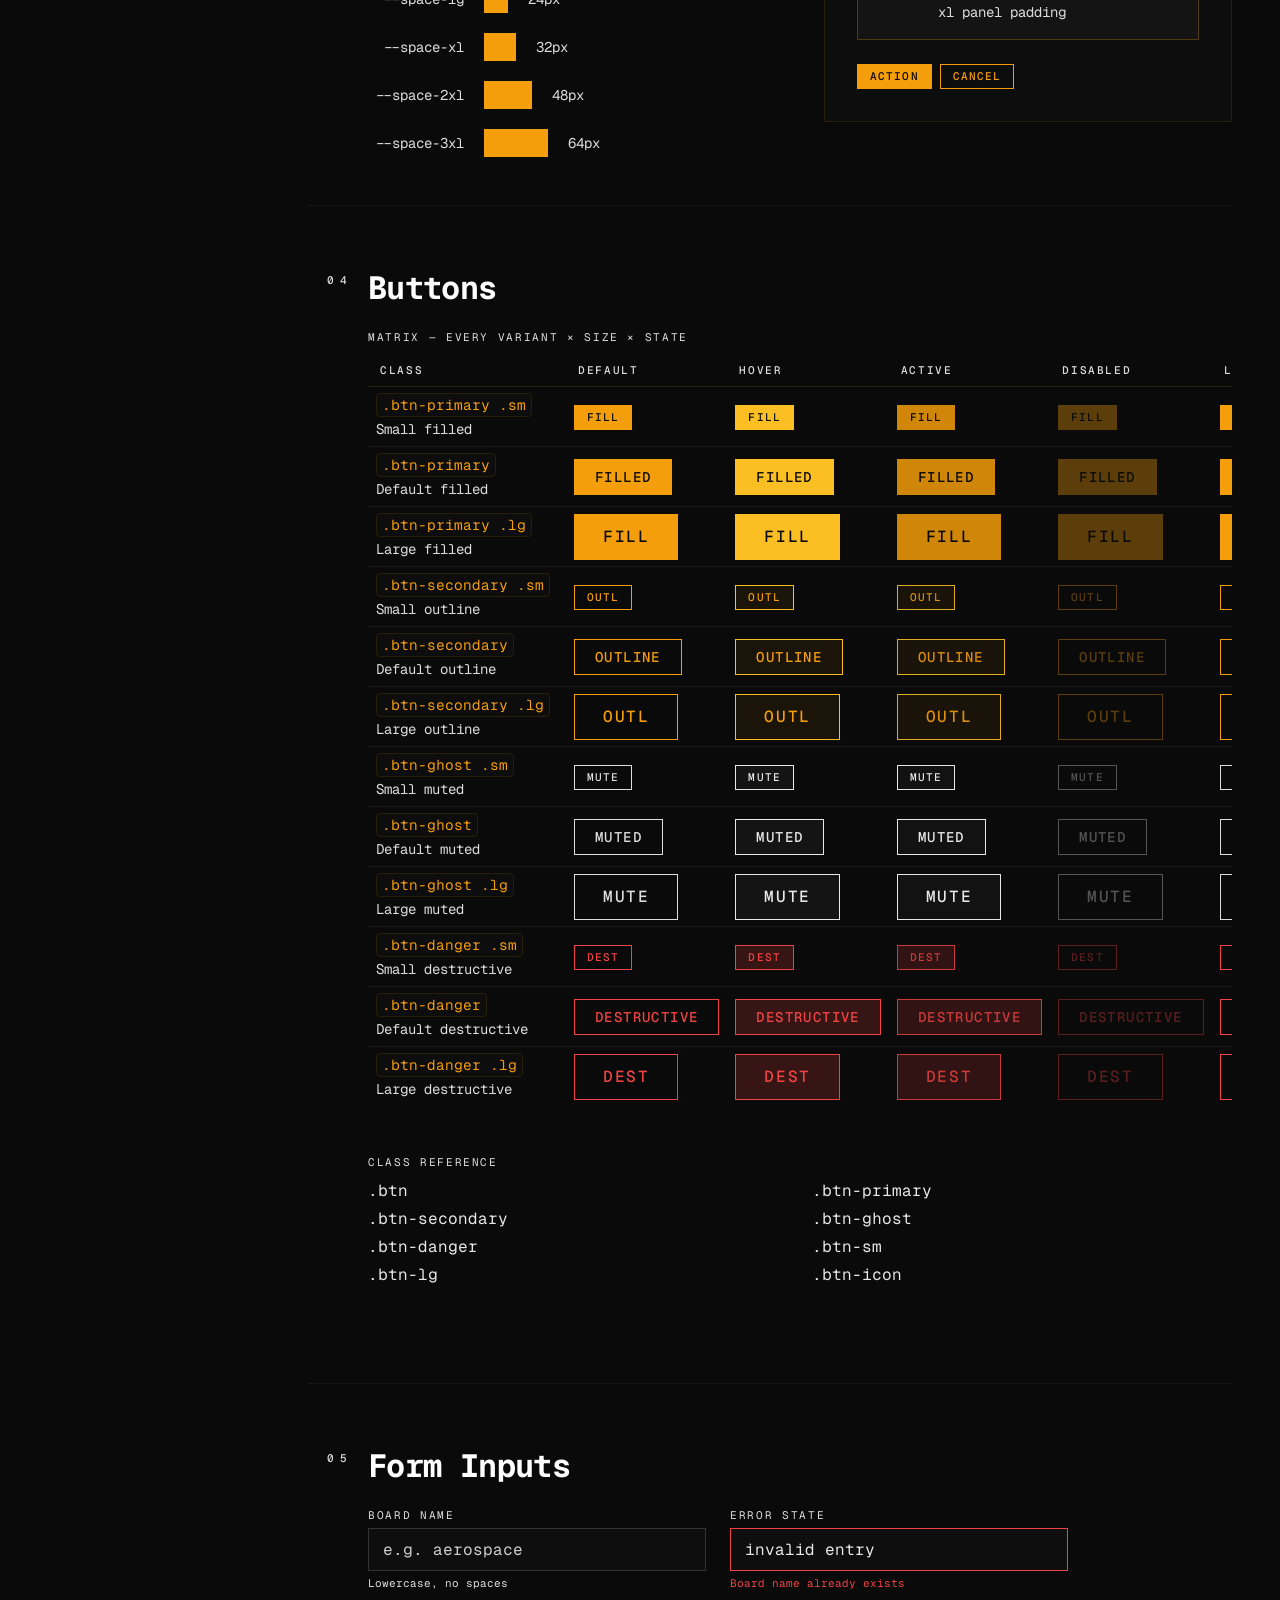
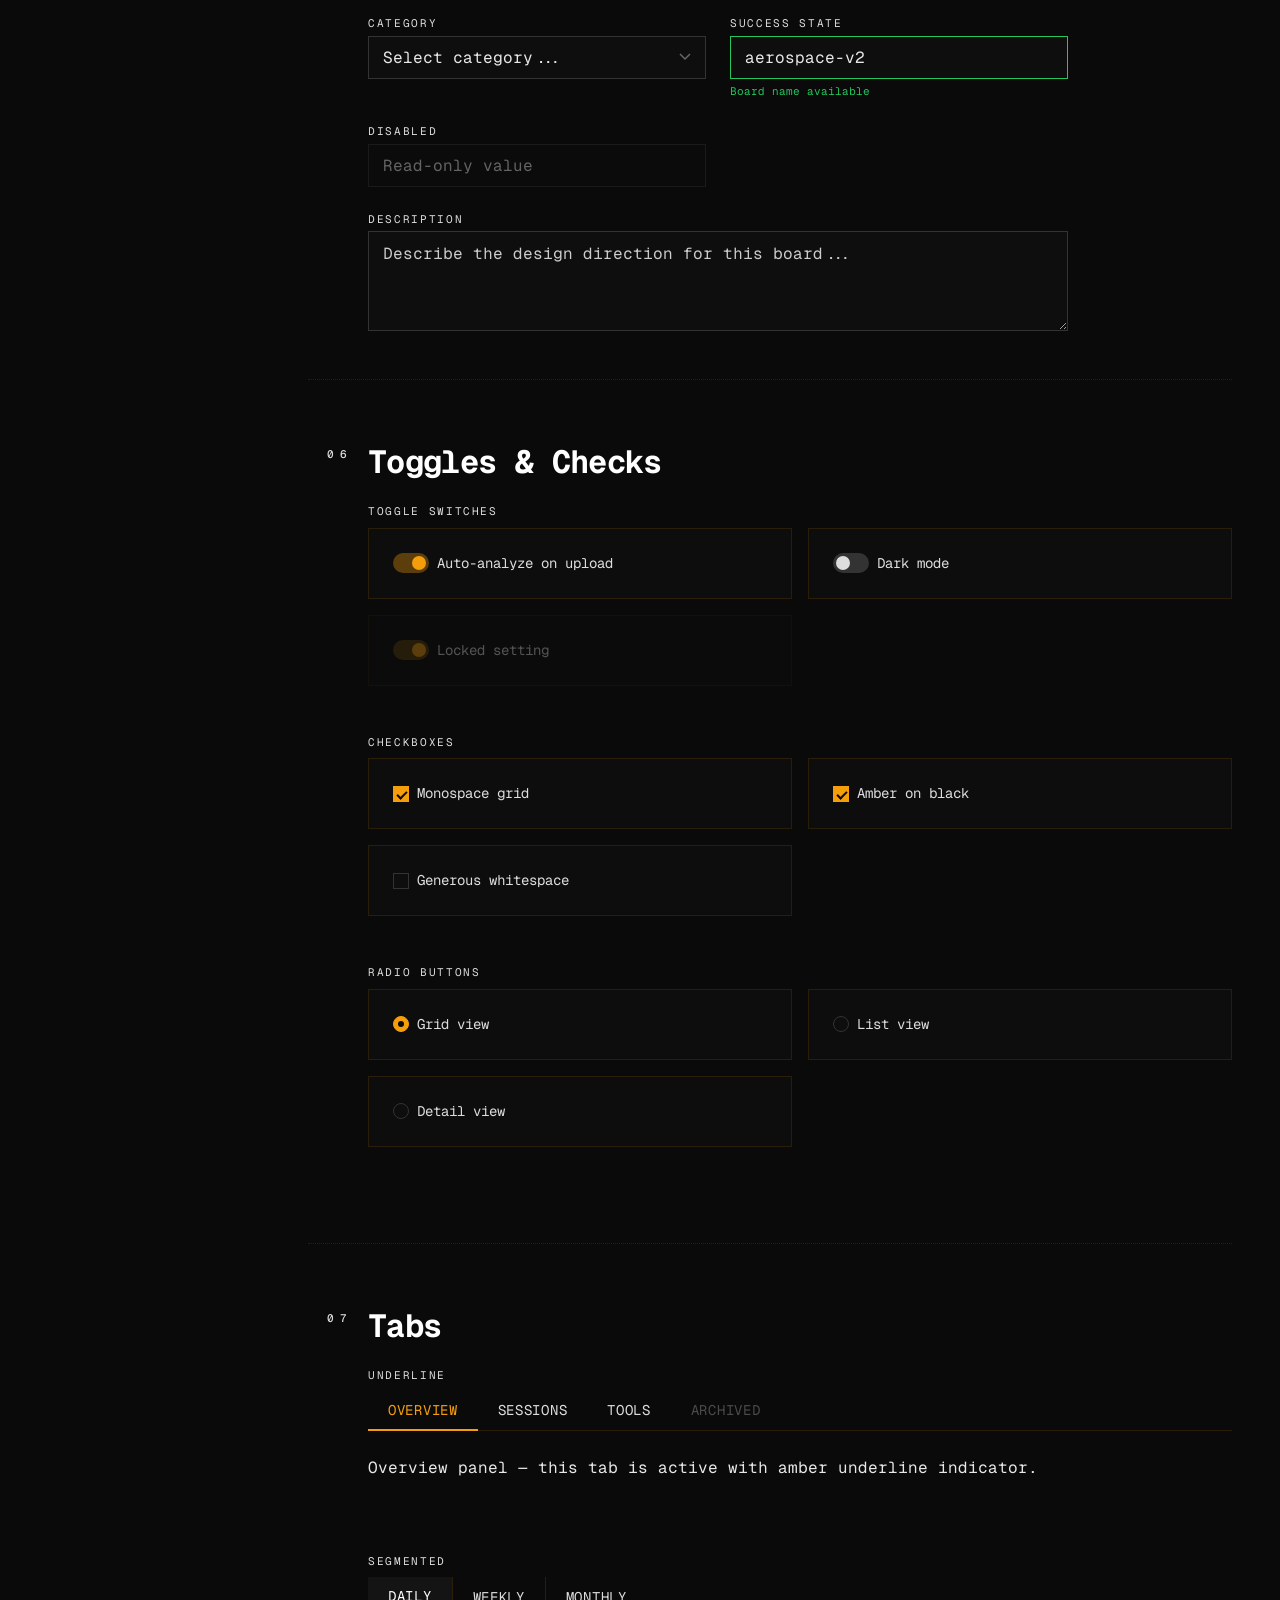
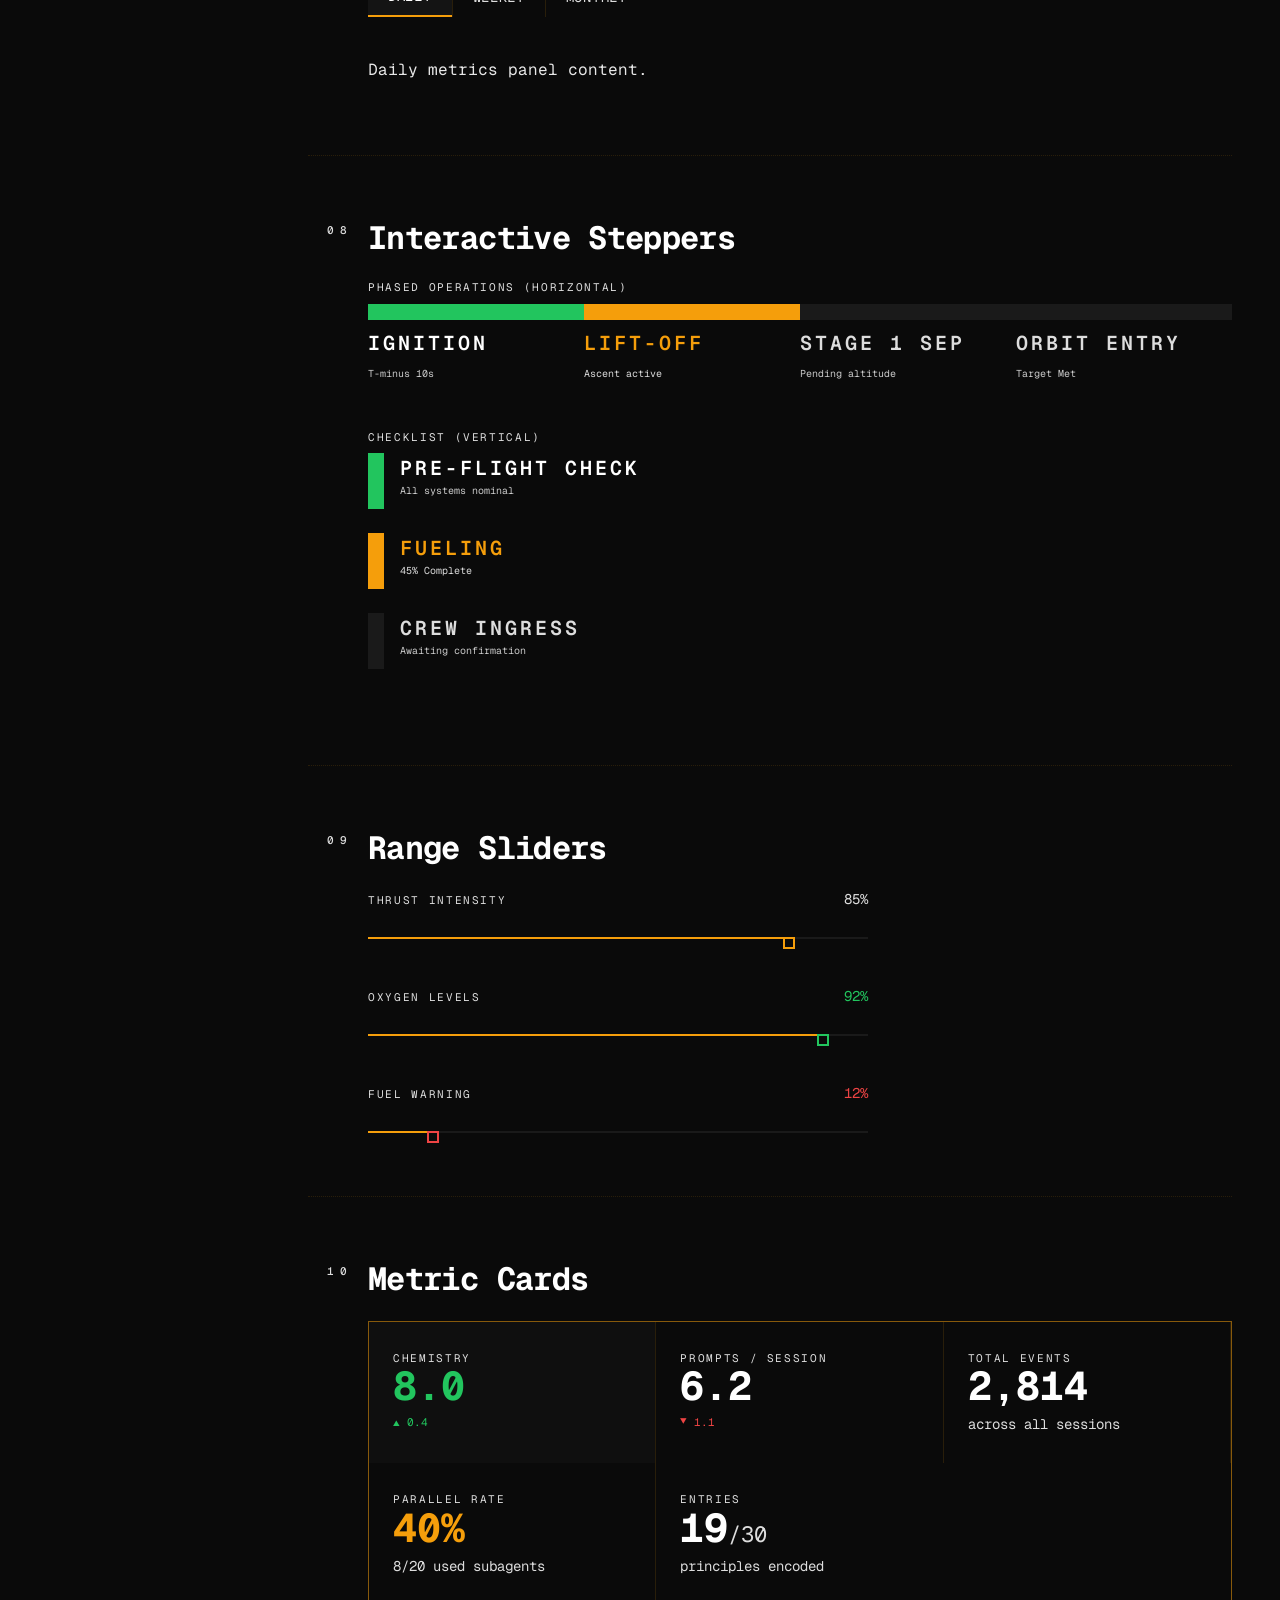
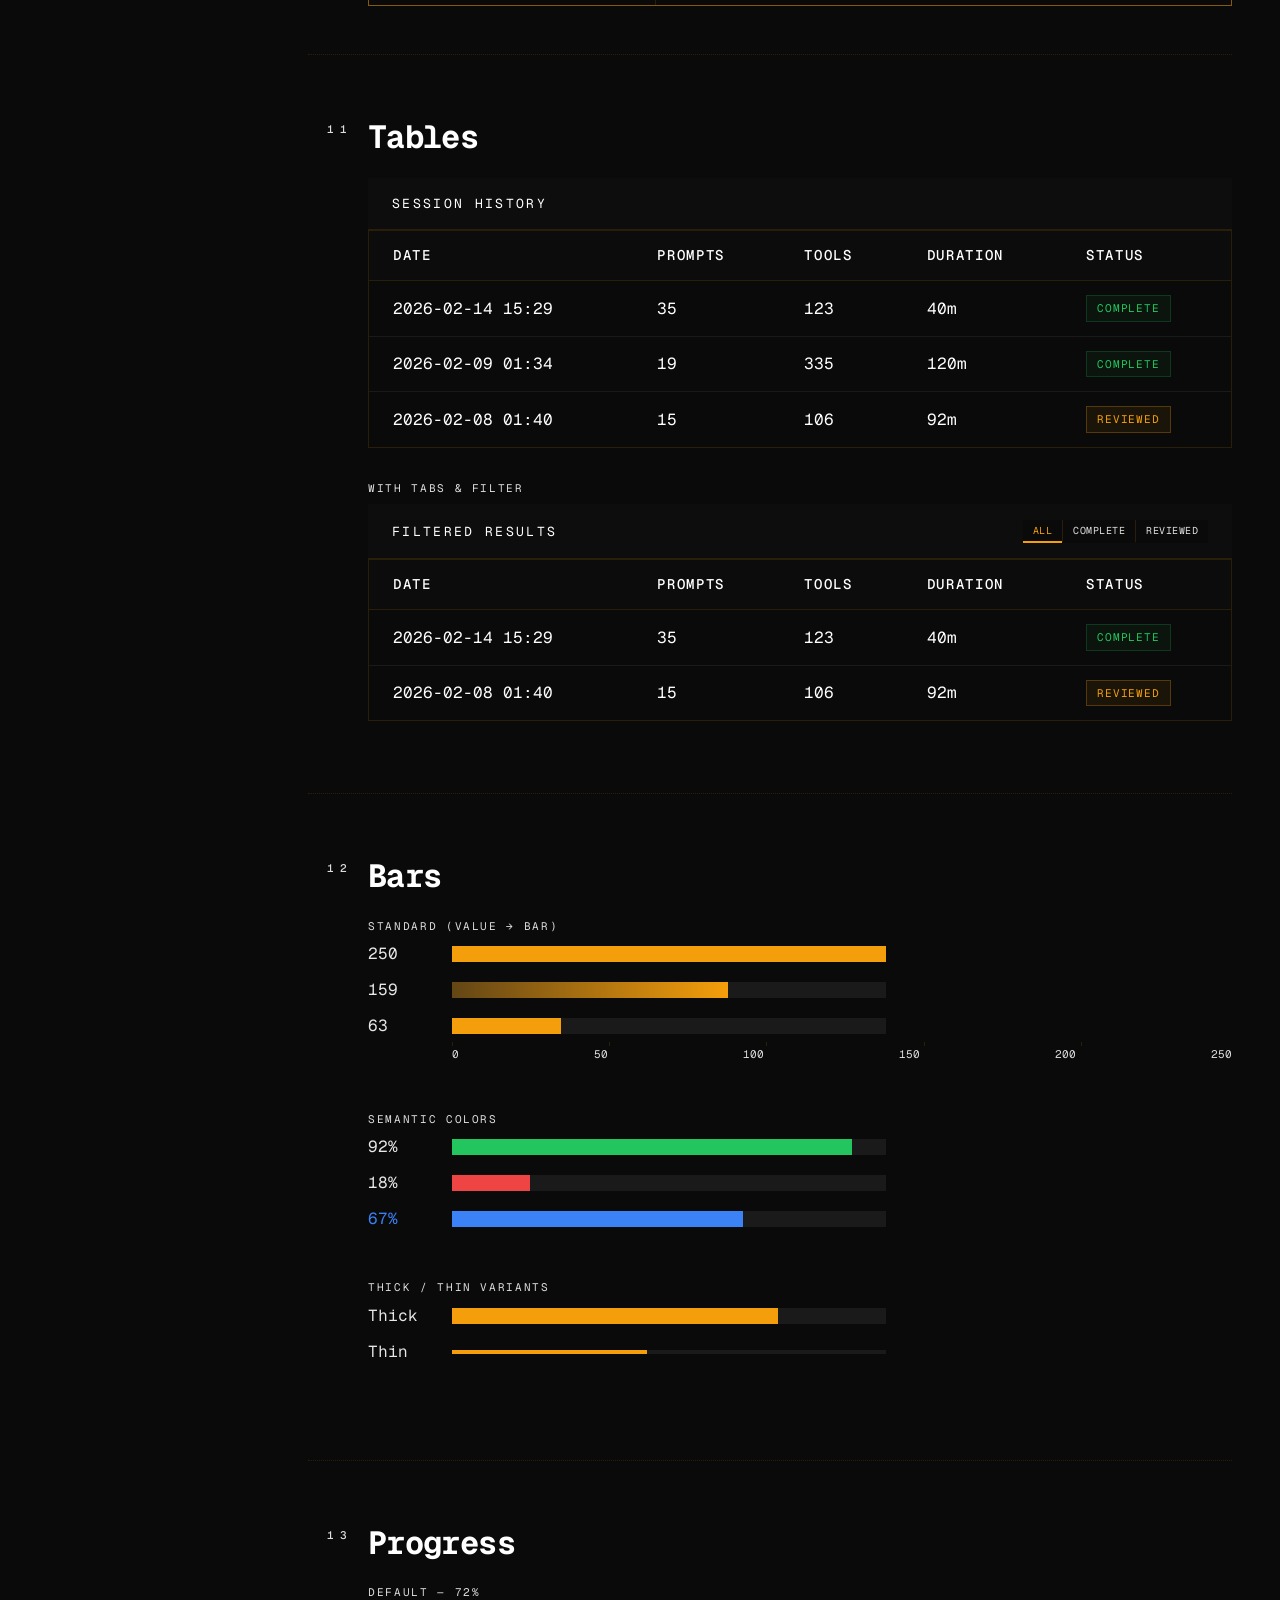
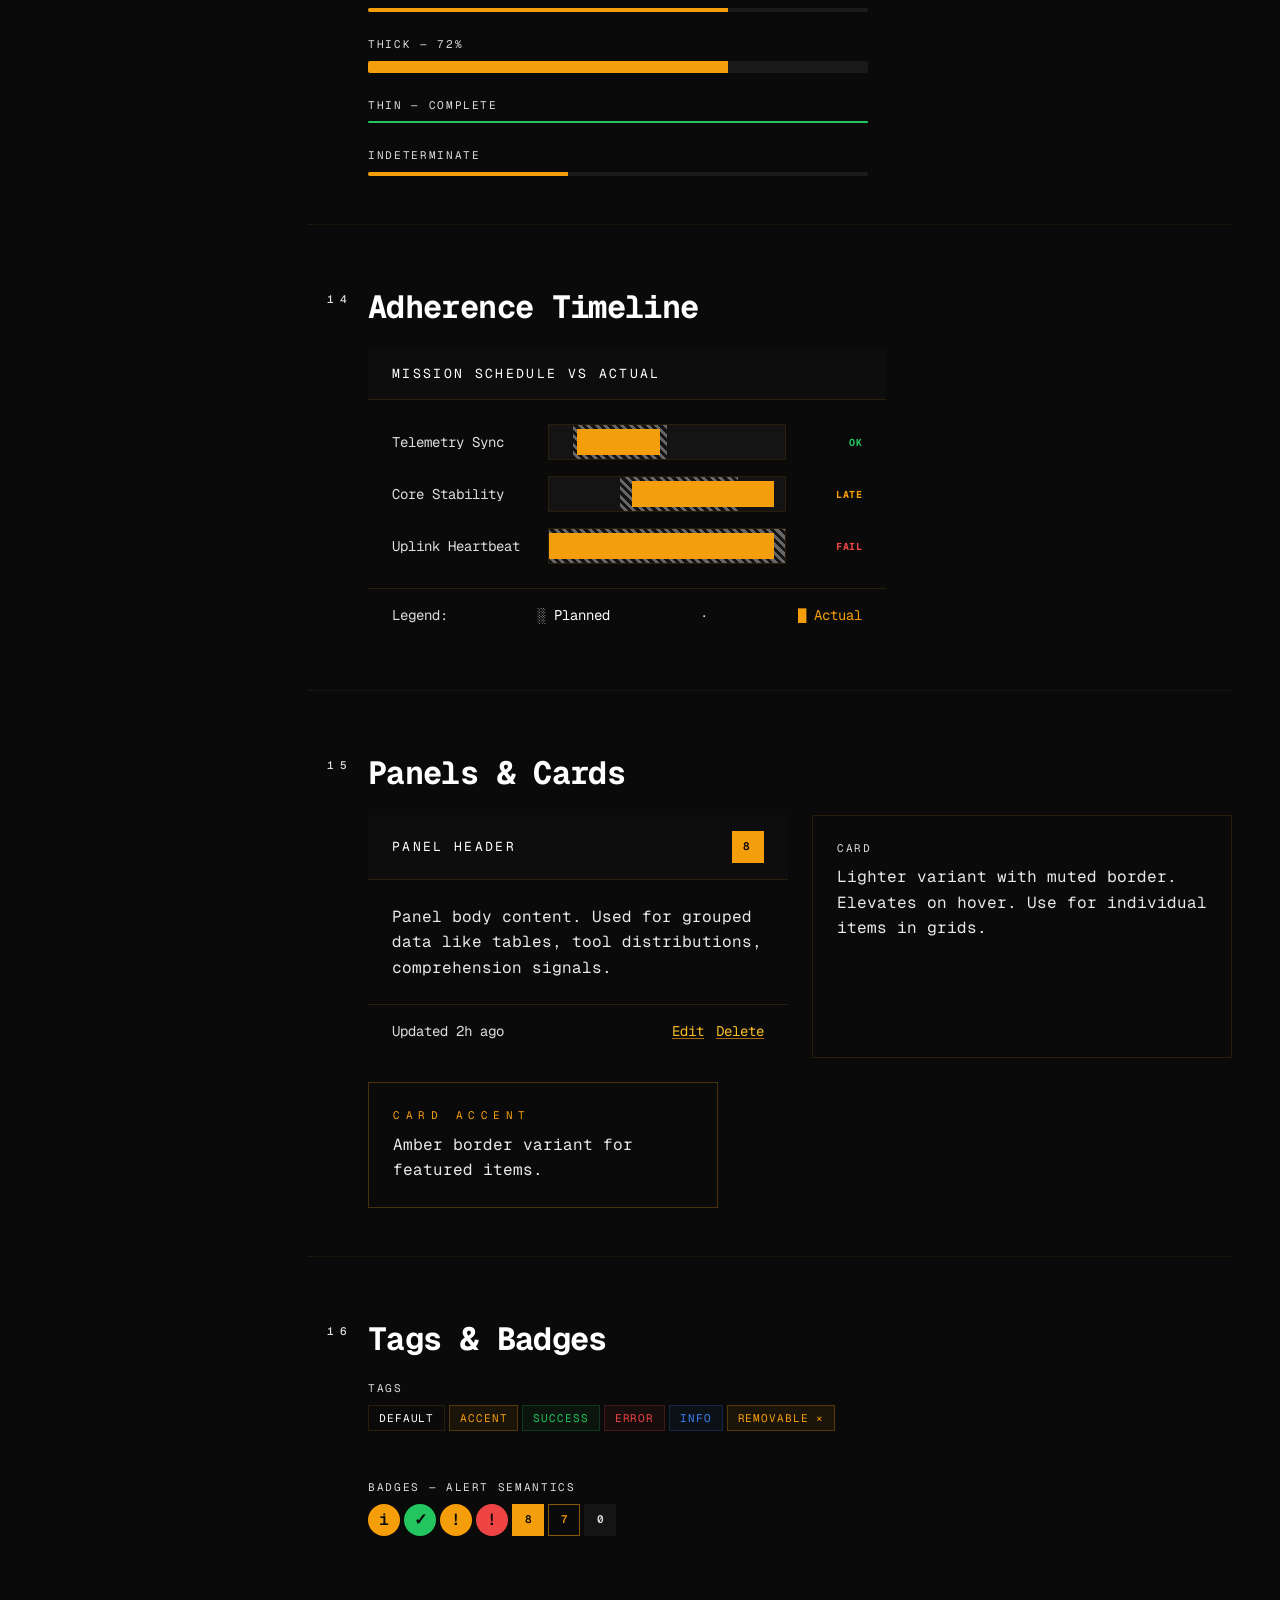
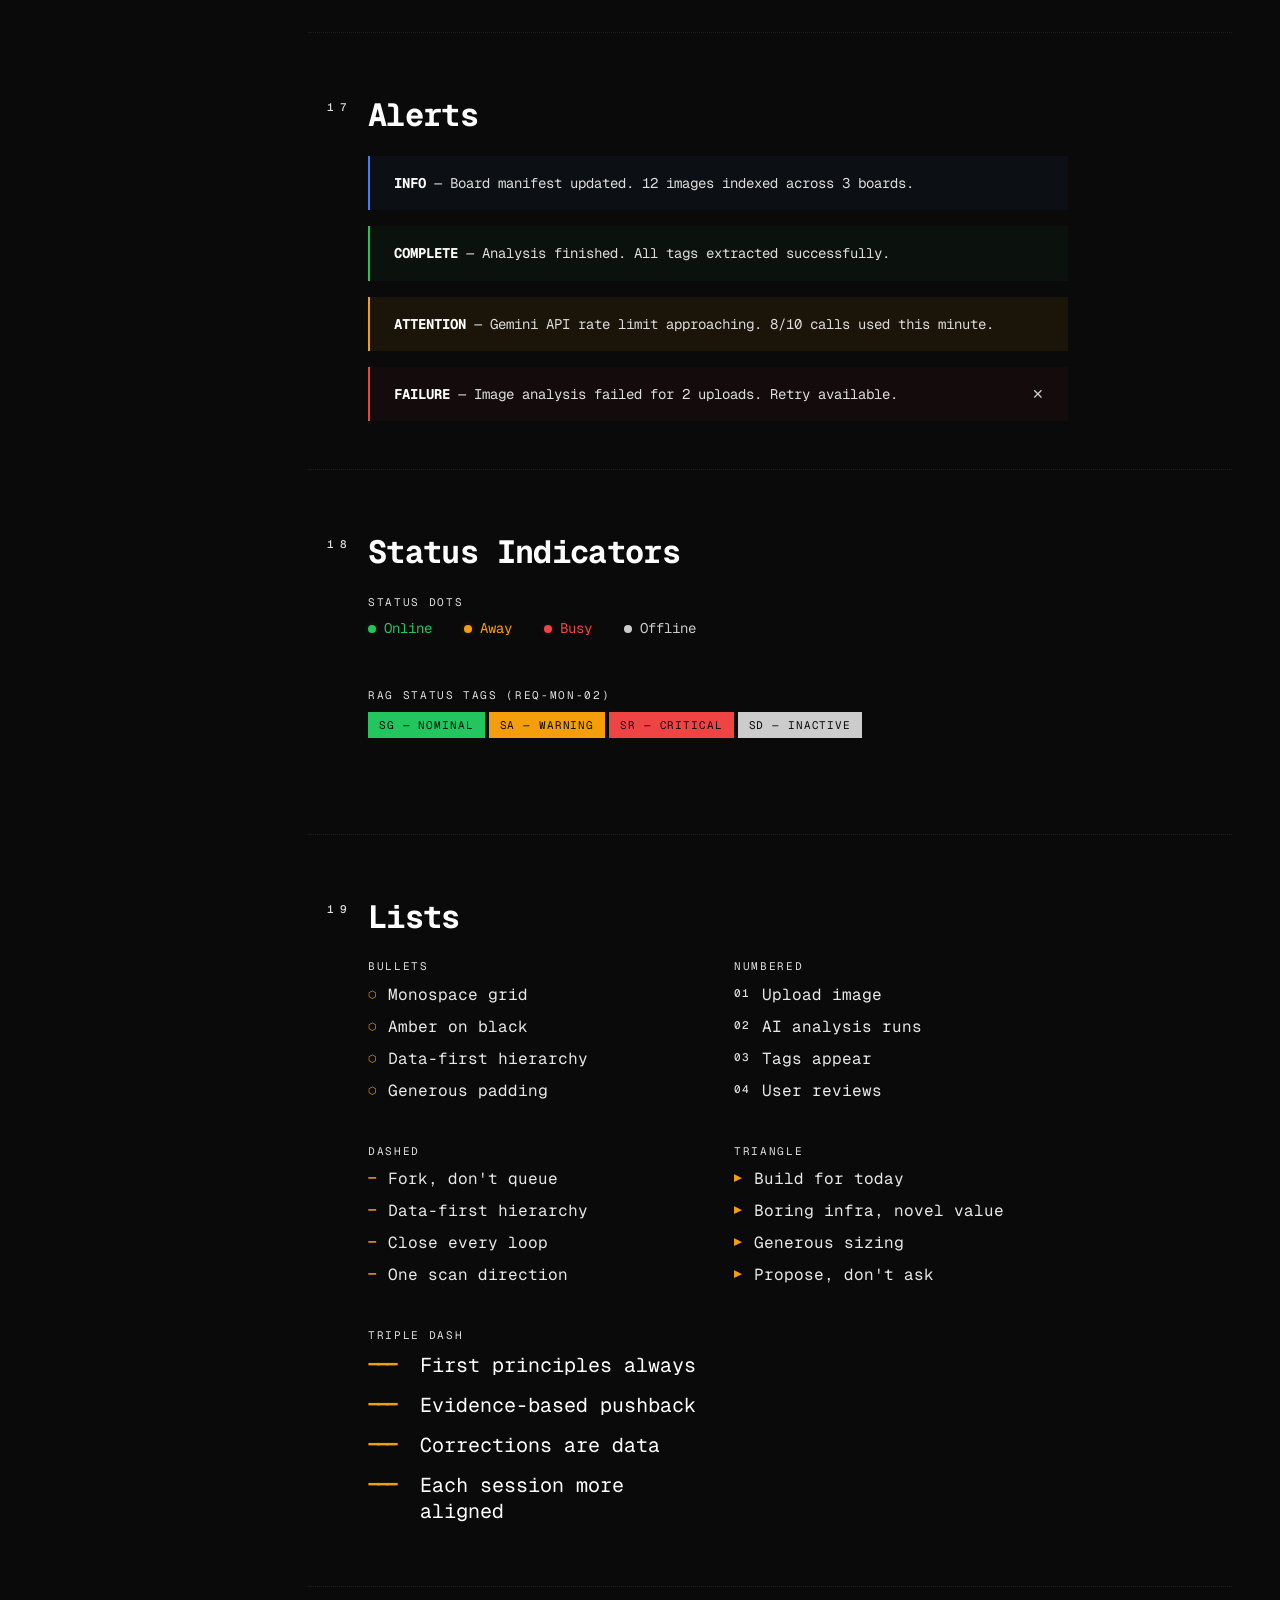
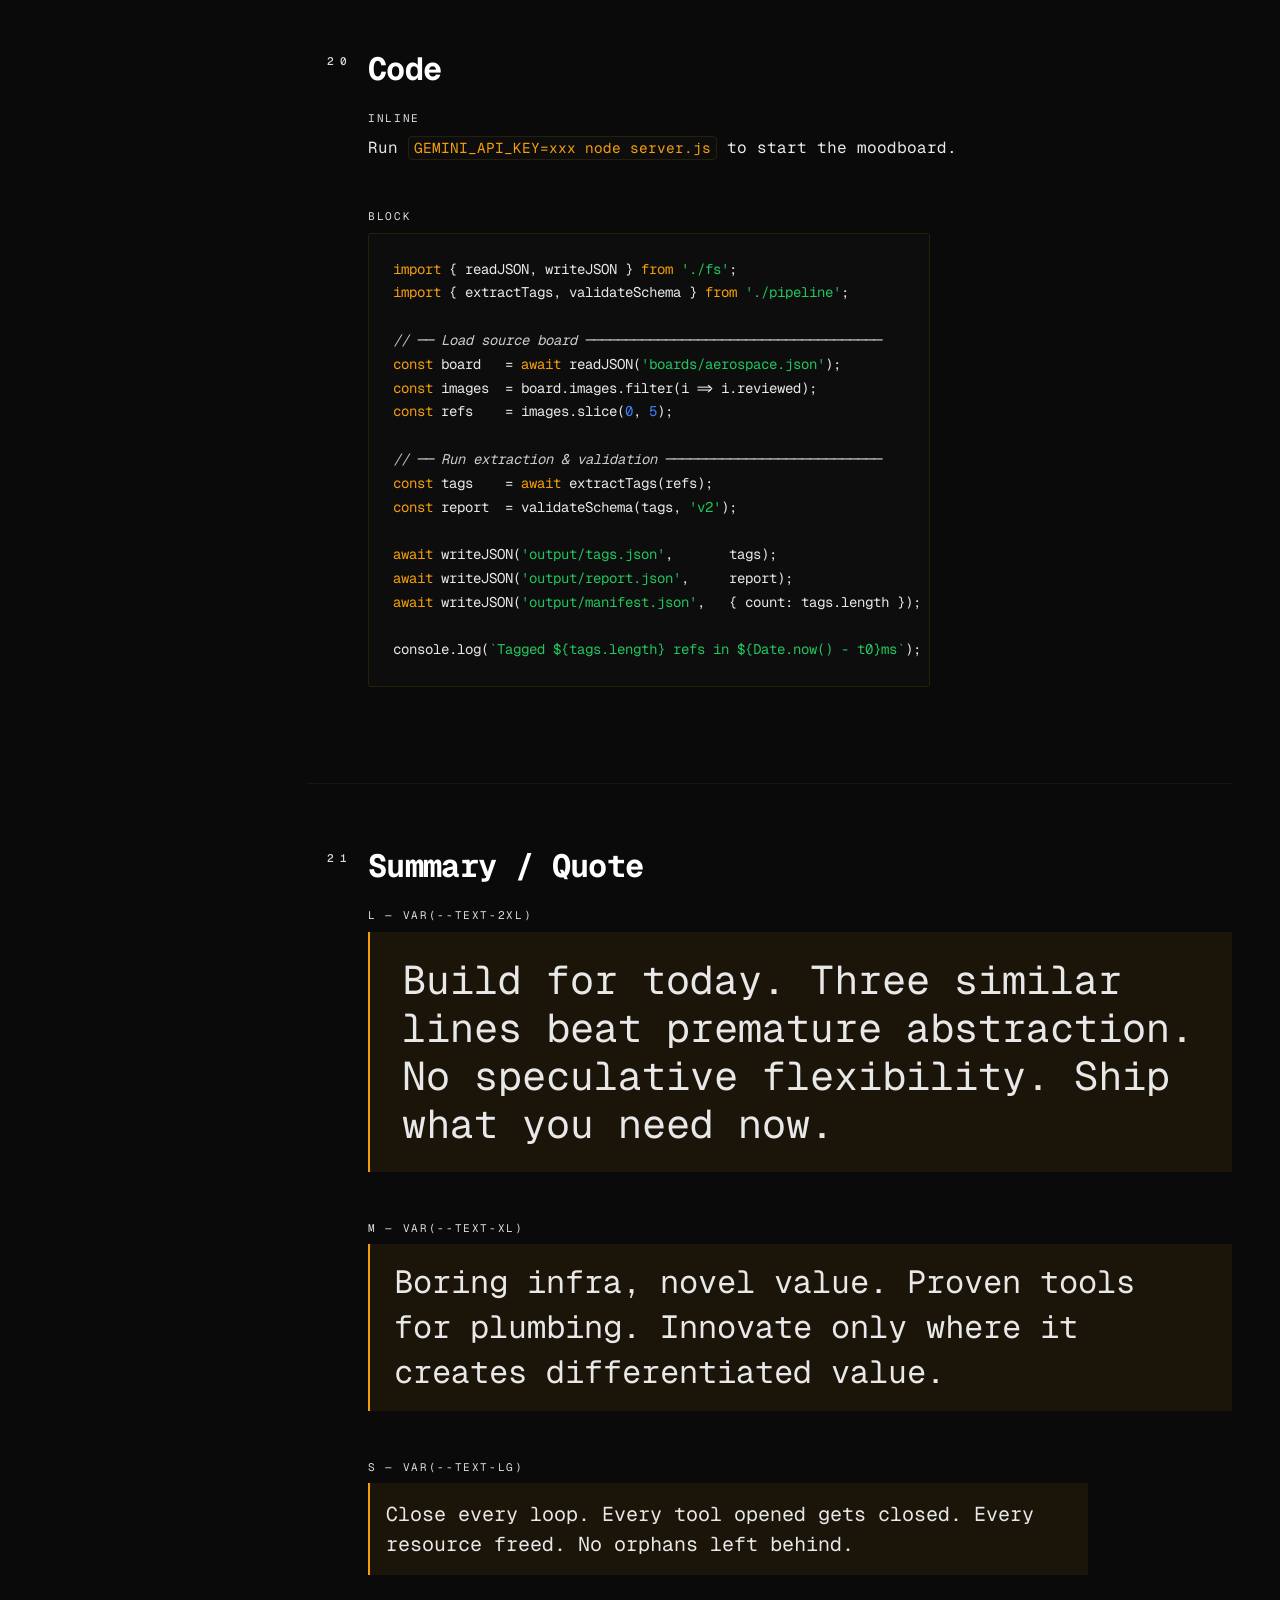
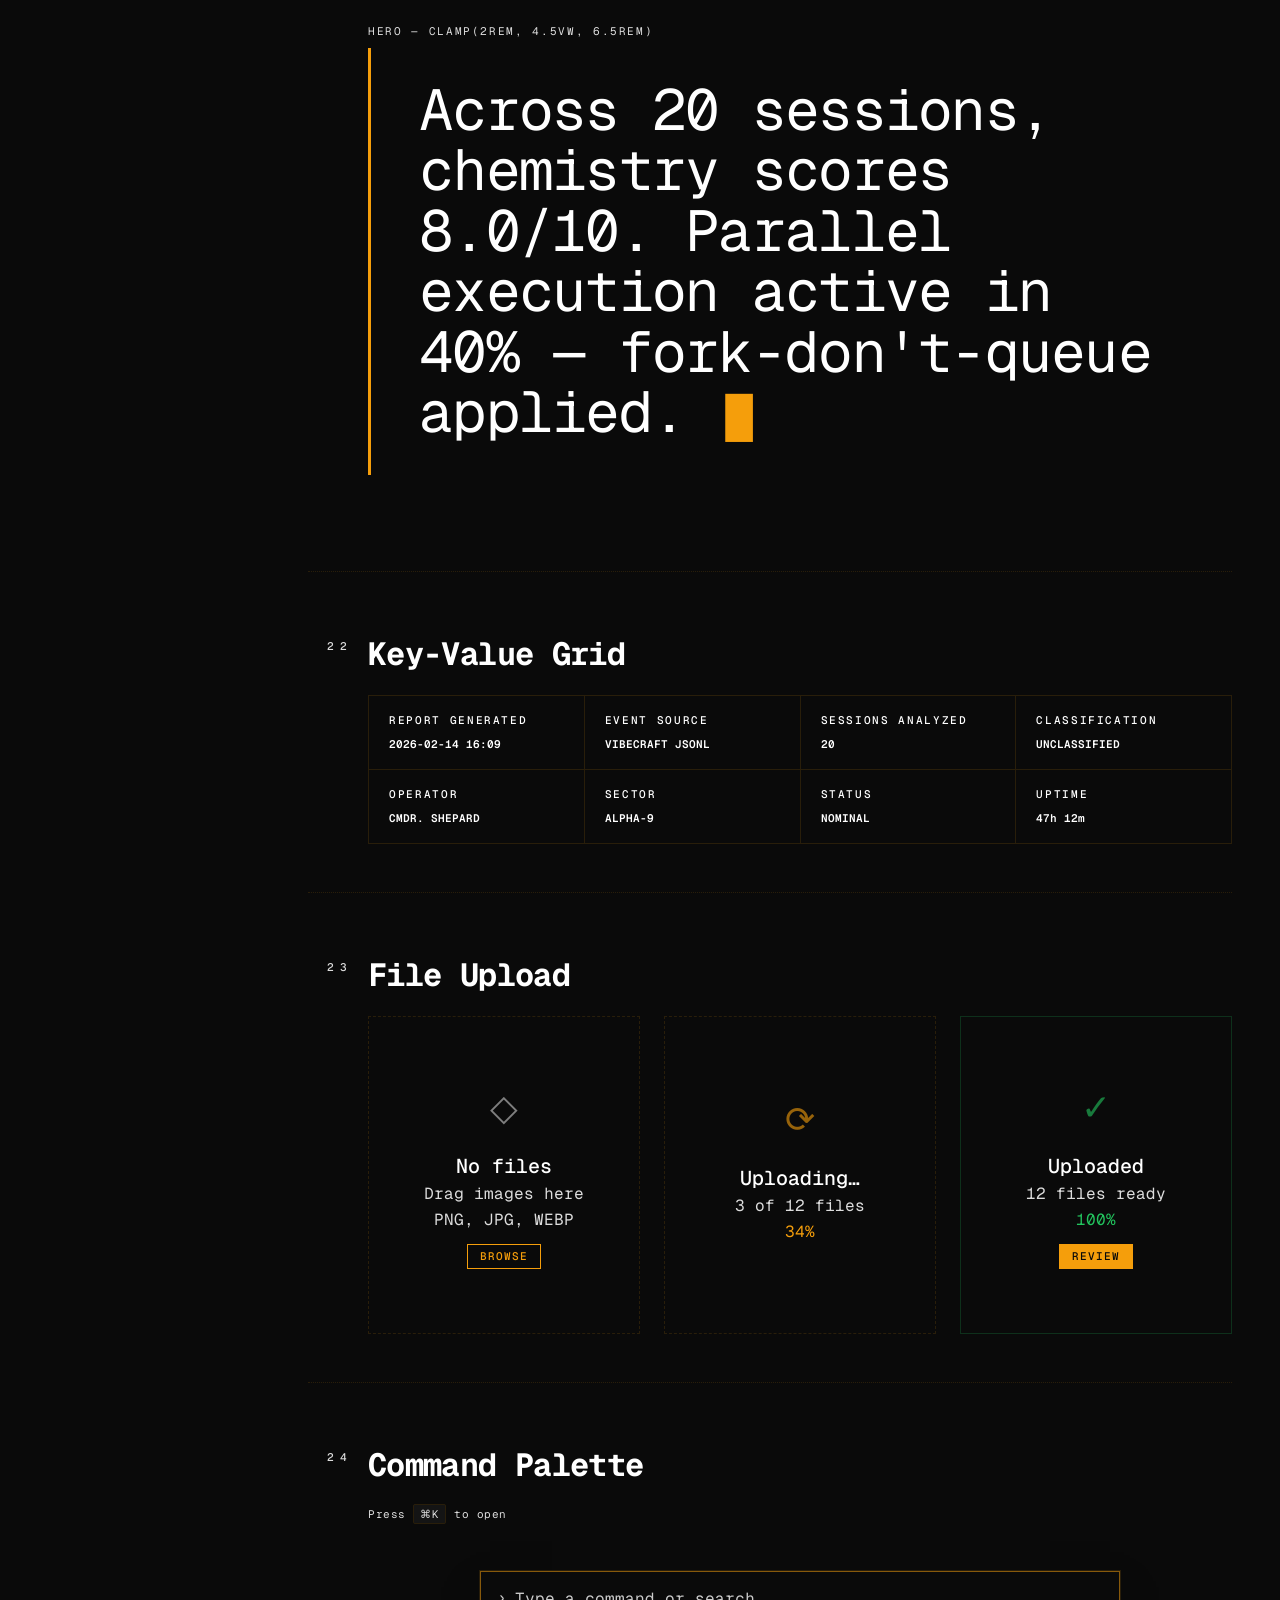
==== commit 838fda16: "fix: tooltip arrow direction, header kv-grid cols, typography sizes - Tooltip: arrow now points upwa" ====
--- a/components/index.html
+++ b/components/index.html
@@ -1288,7 +1288,7 @@
         <div class="overline">System Name</div>
         <h1>Flight Control Dashboard</h1>
       </div>
-      <div class="kv-grid">
+      <div class="kv-grid" style="grid-template-columns: repeat(2, 1fr);">
         <div class="kv-cell"><span class="kv-label">META KEY</span><span class="kv-value">META VALUE</span></div>
         <div class="kv-cell"><span class="kv-label">ANOTHER KEY</span><span class="kv-value">ANOTHER VALUE</span></div>
       </div>
--- a/style.css
+++ b/style.css
@@ -58,8 +58,8 @@
   --text-base: 16px;
   --text-md: 16px;
   --text-lg: 20px;
-  --text-xl: 28px;
-  --text-2xl: 44px;
+  --text-xl: 32px;
+  --text-2xl: 40px;
   --text-3xl: 56px;
   --label-spacing: 0.15em;
   --title-spacing: 0.5em;
@@ -2067,7 +2067,7 @@
   transform: translateX(-50%);
   border-width: 5px;
   border-style: solid;
-  border-color: var(--border-bright) transparent transparent transparent;
+  border-color: transparent transparent var(--border-bright) transparent;
   pointer-events: none;
   opacity: 0;
   transition: opacity var(--transition);
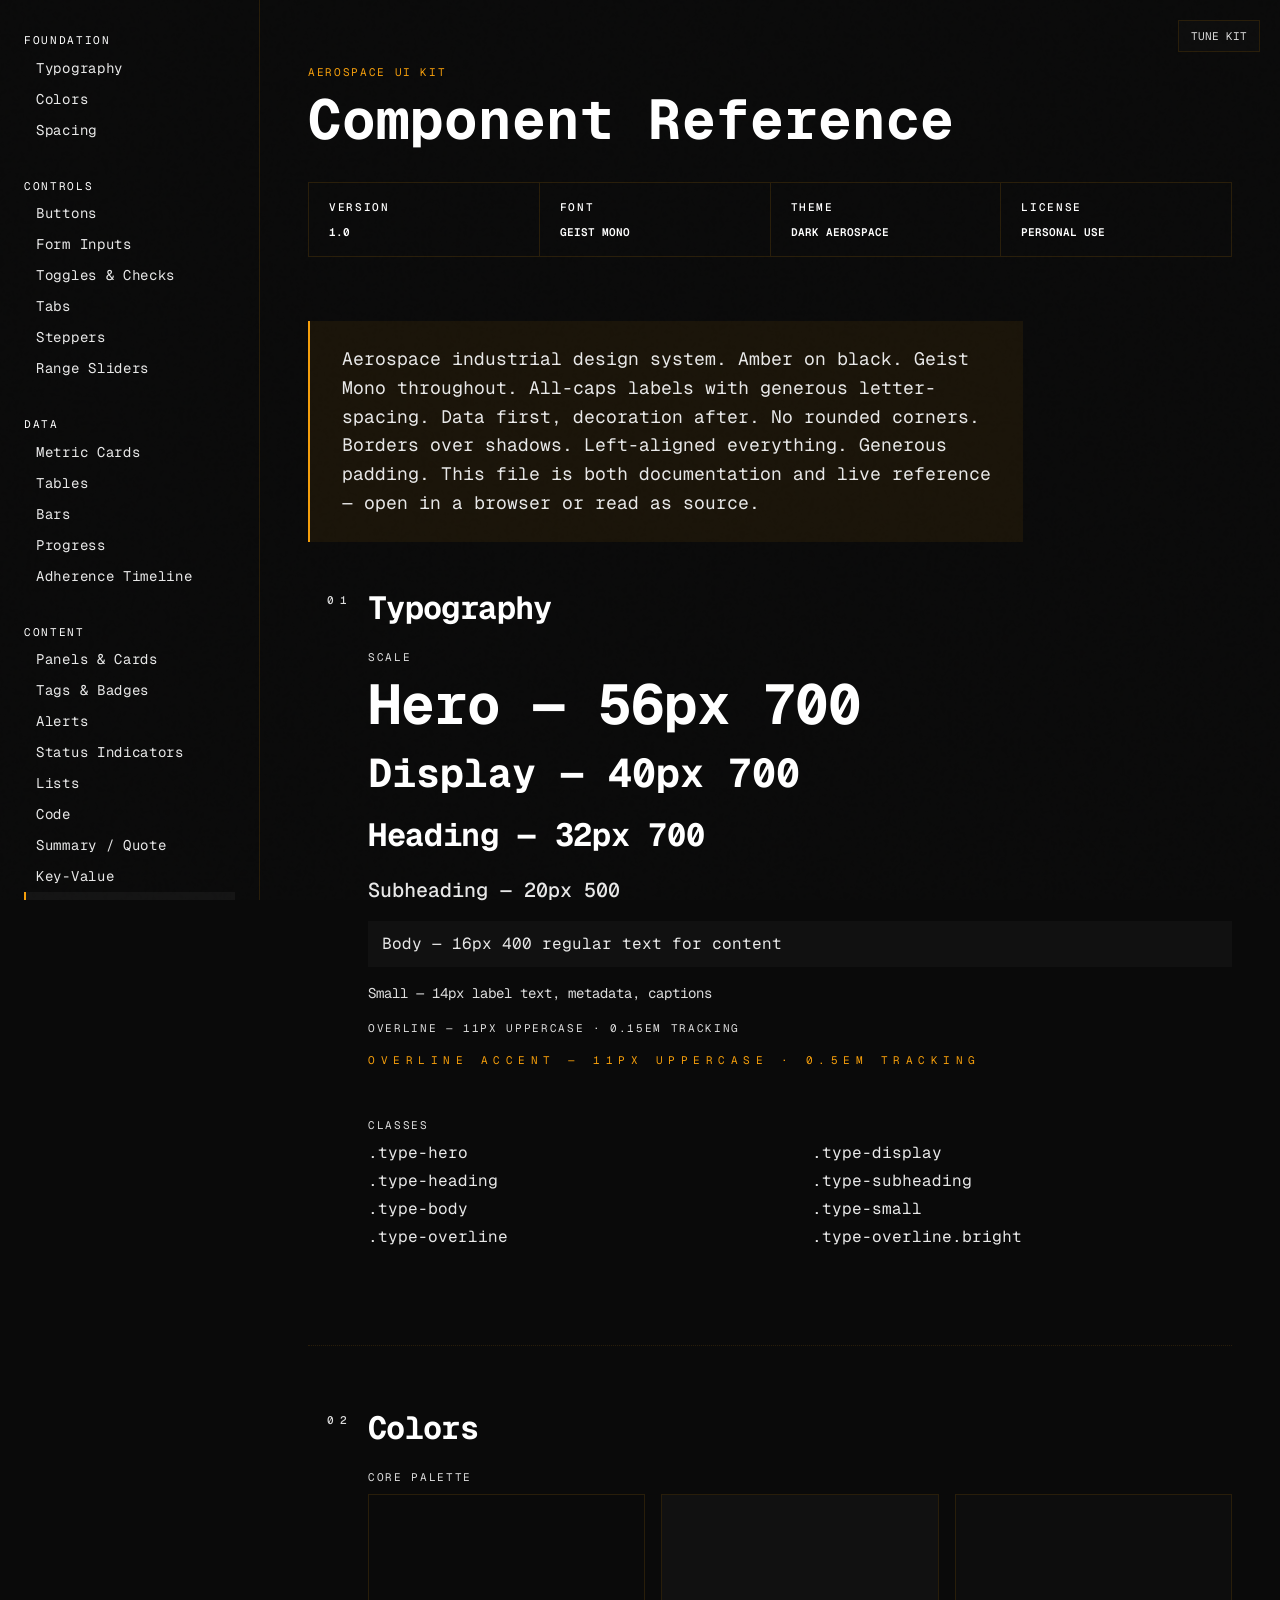
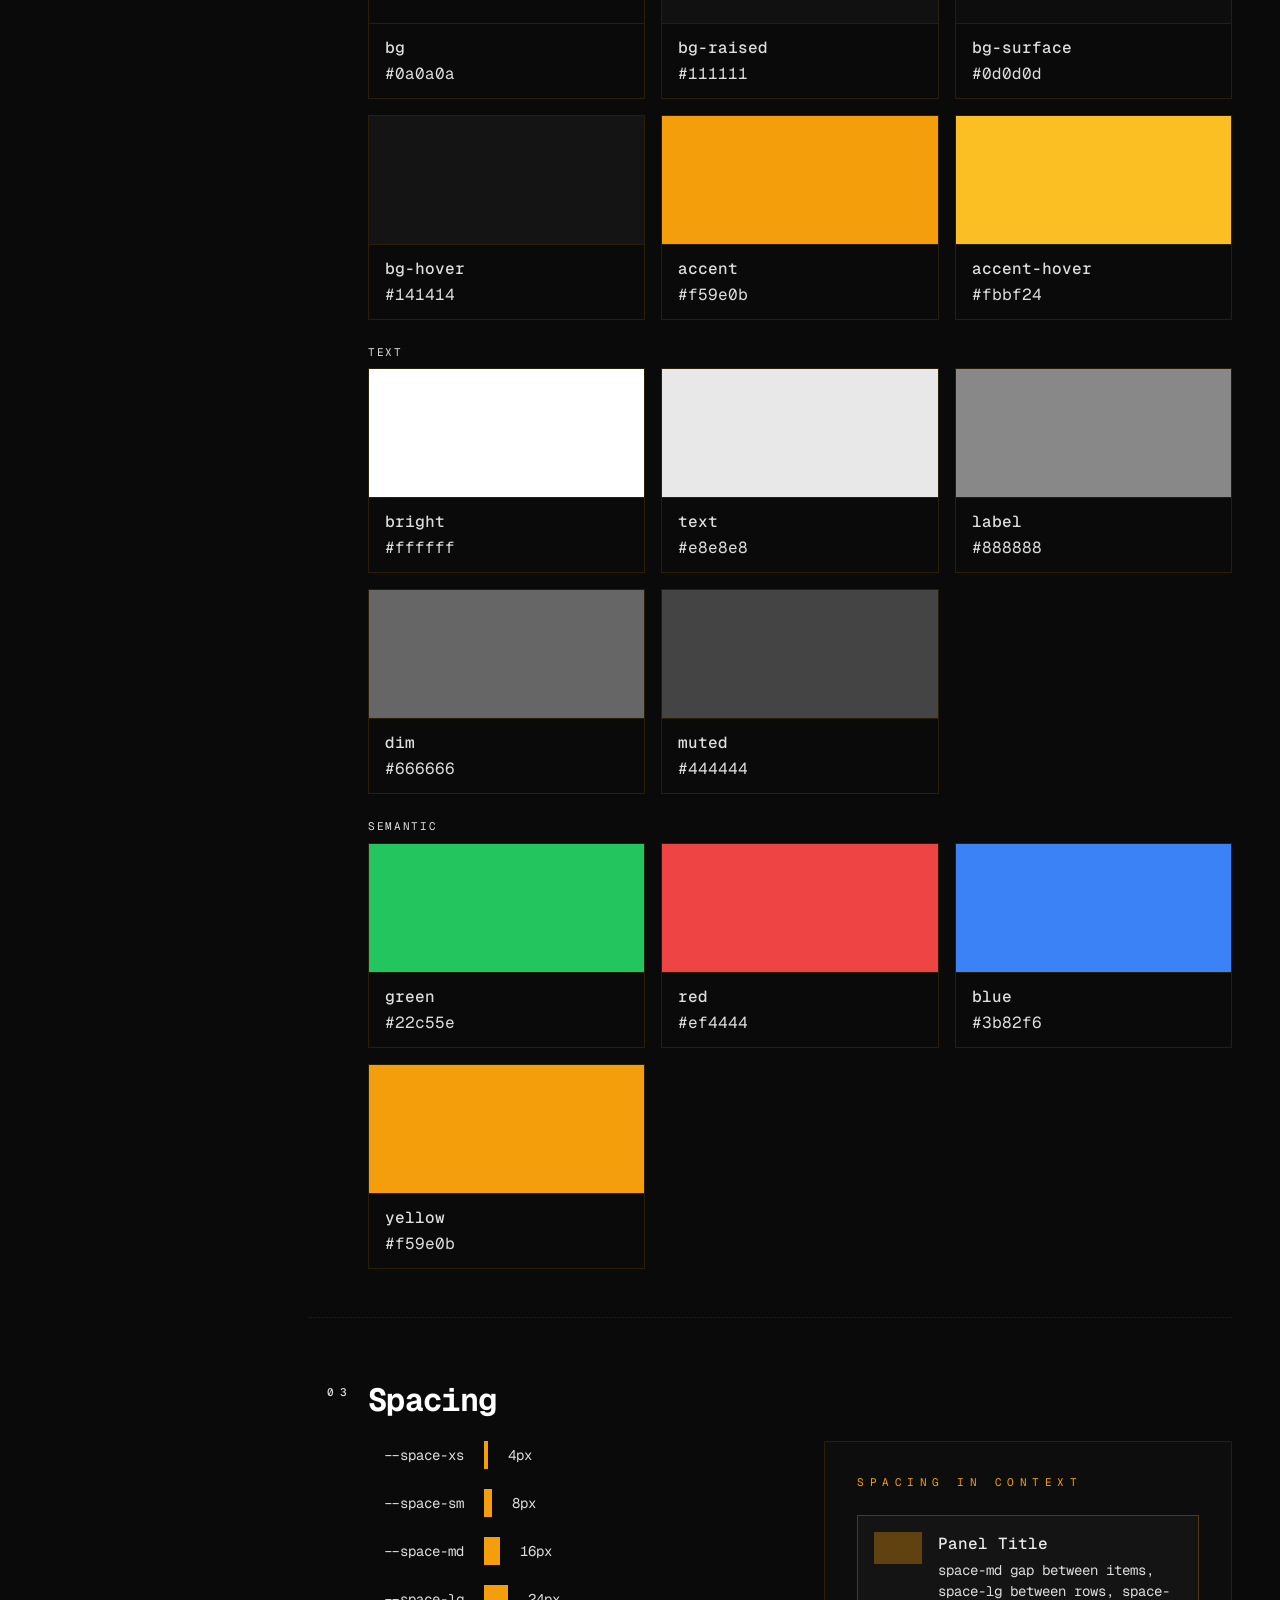
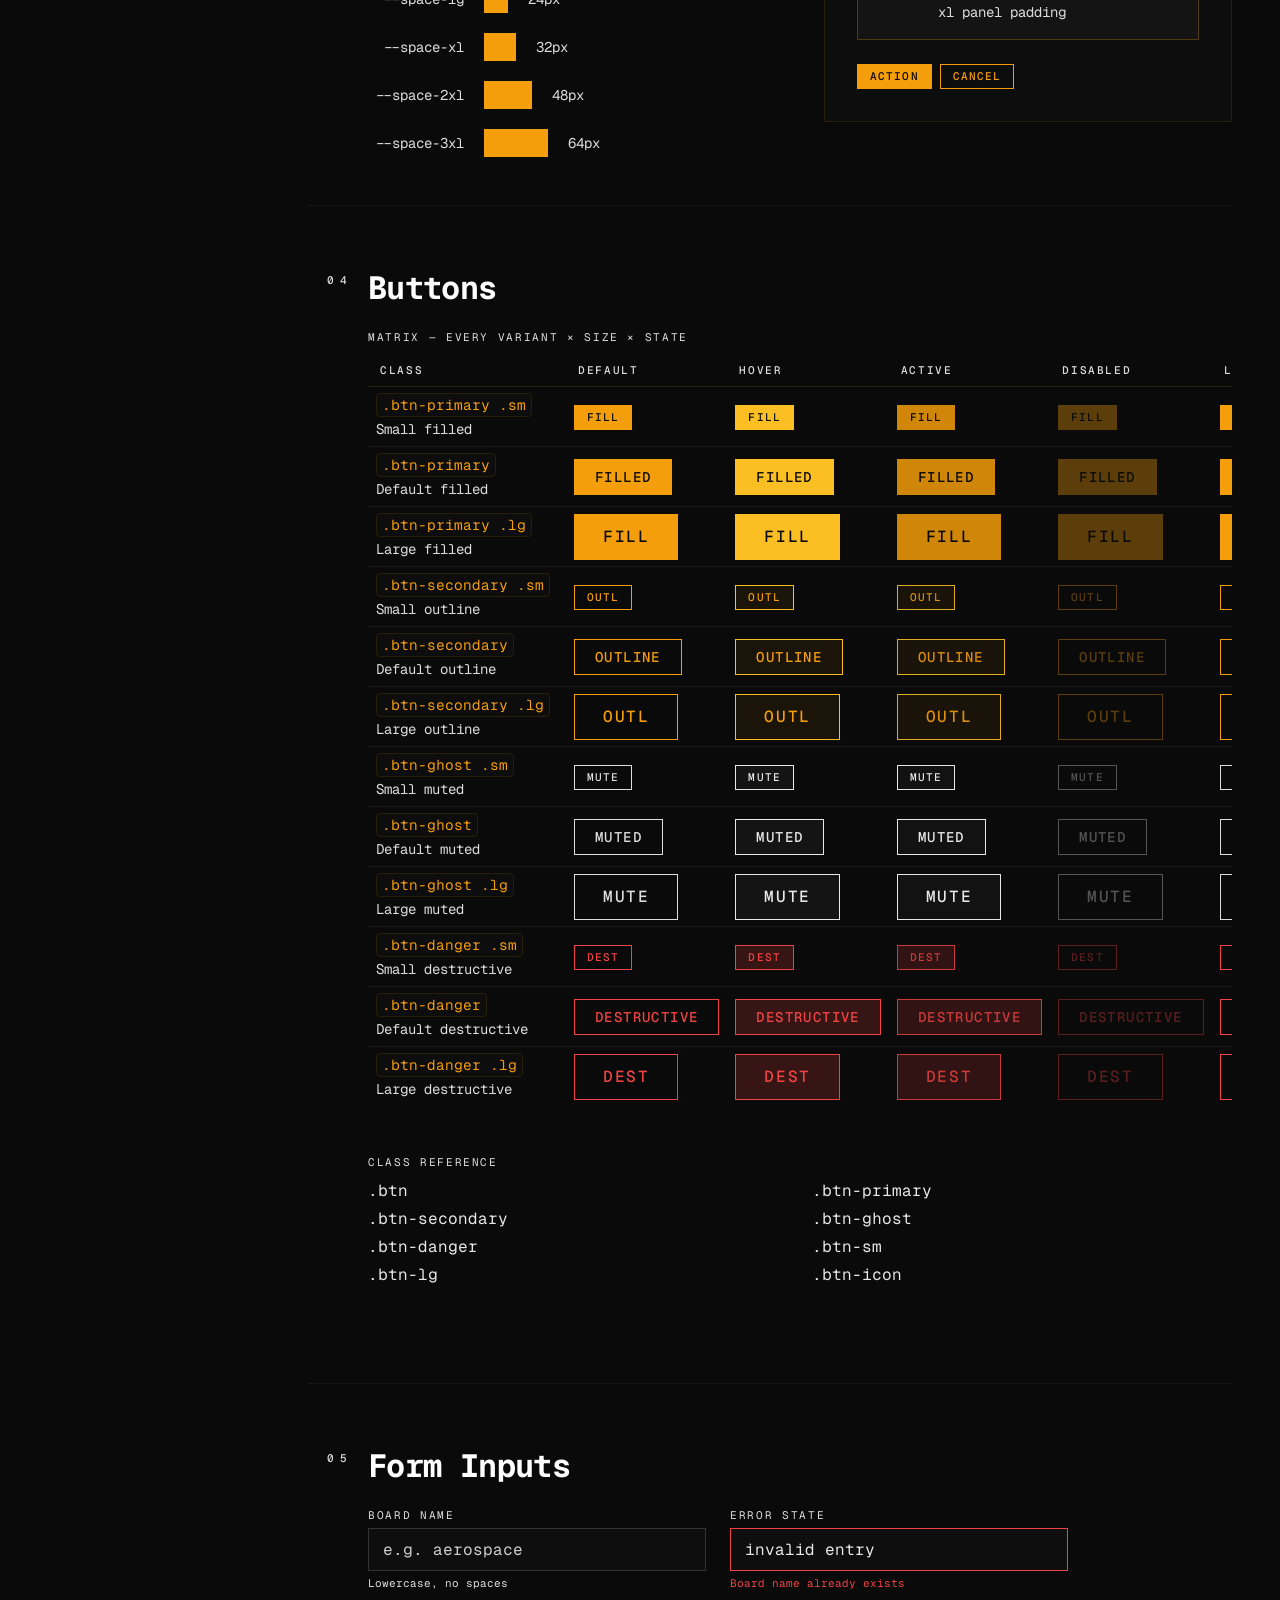
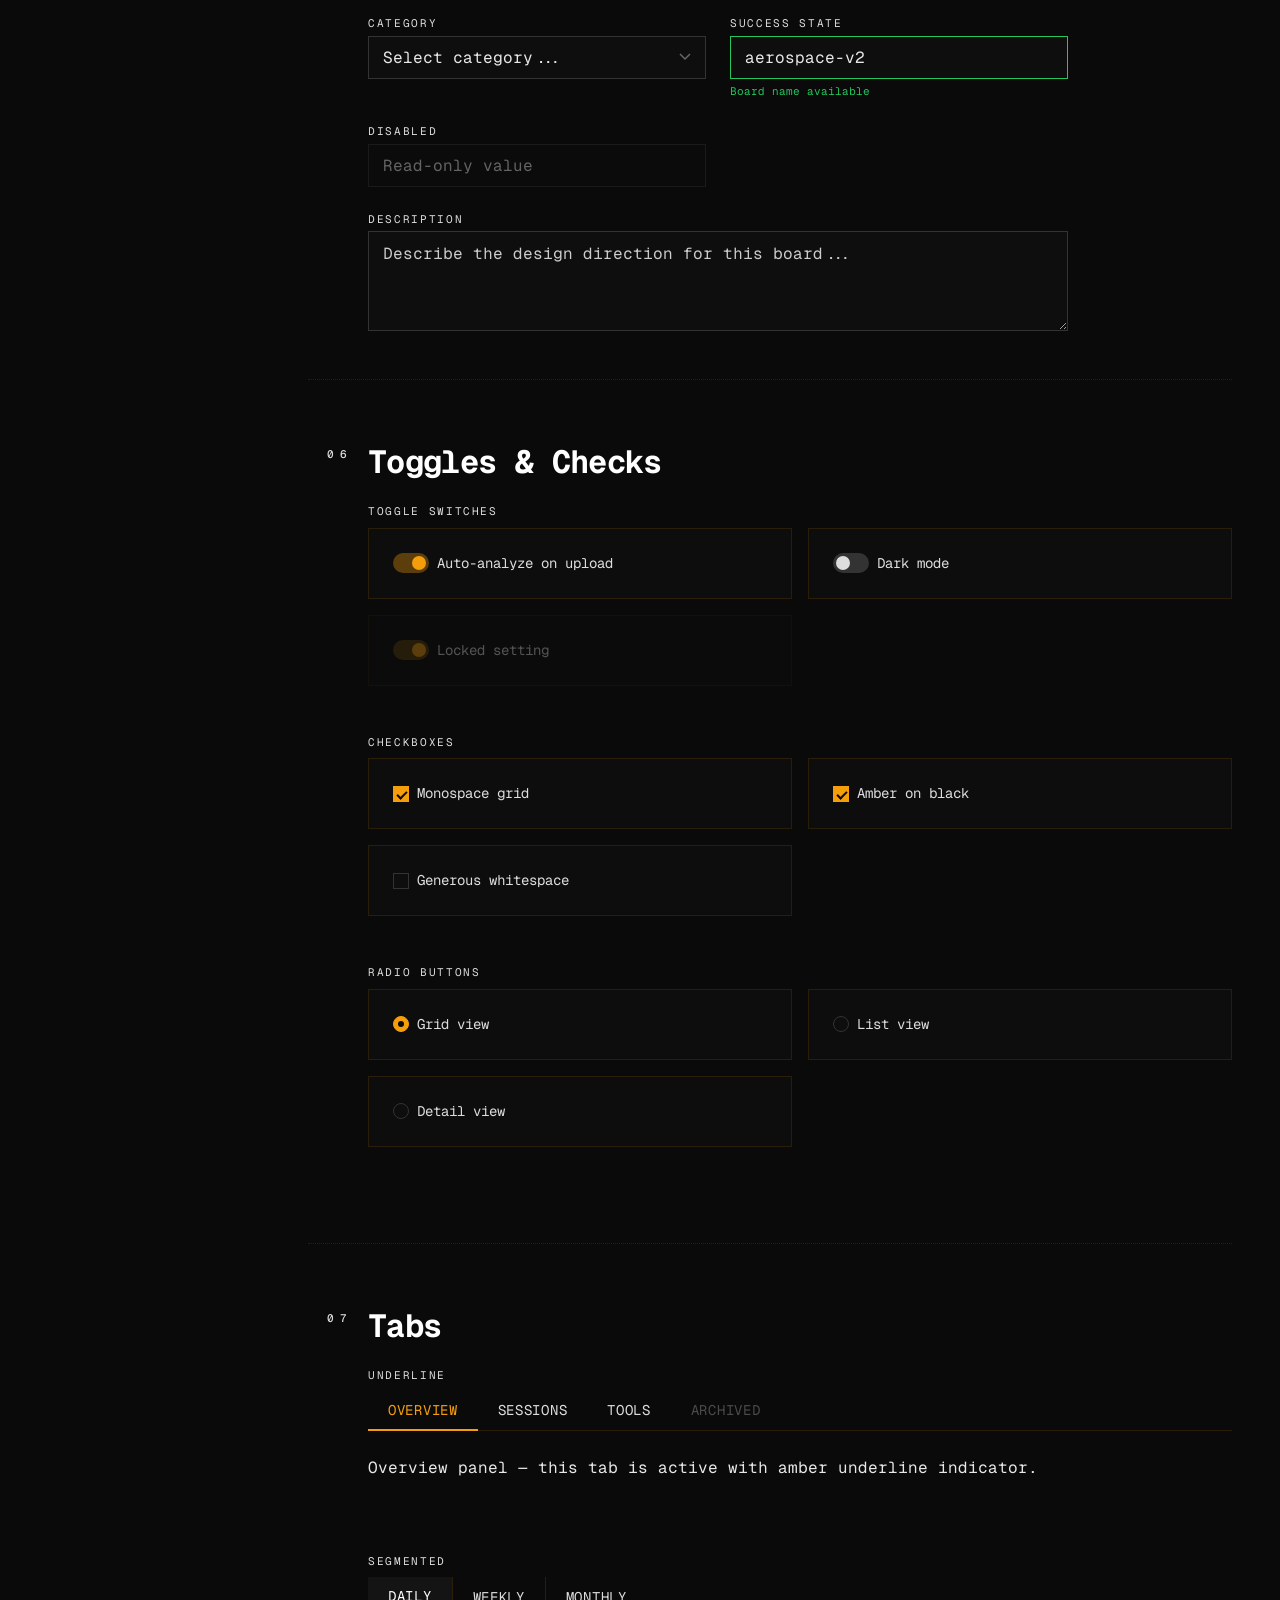
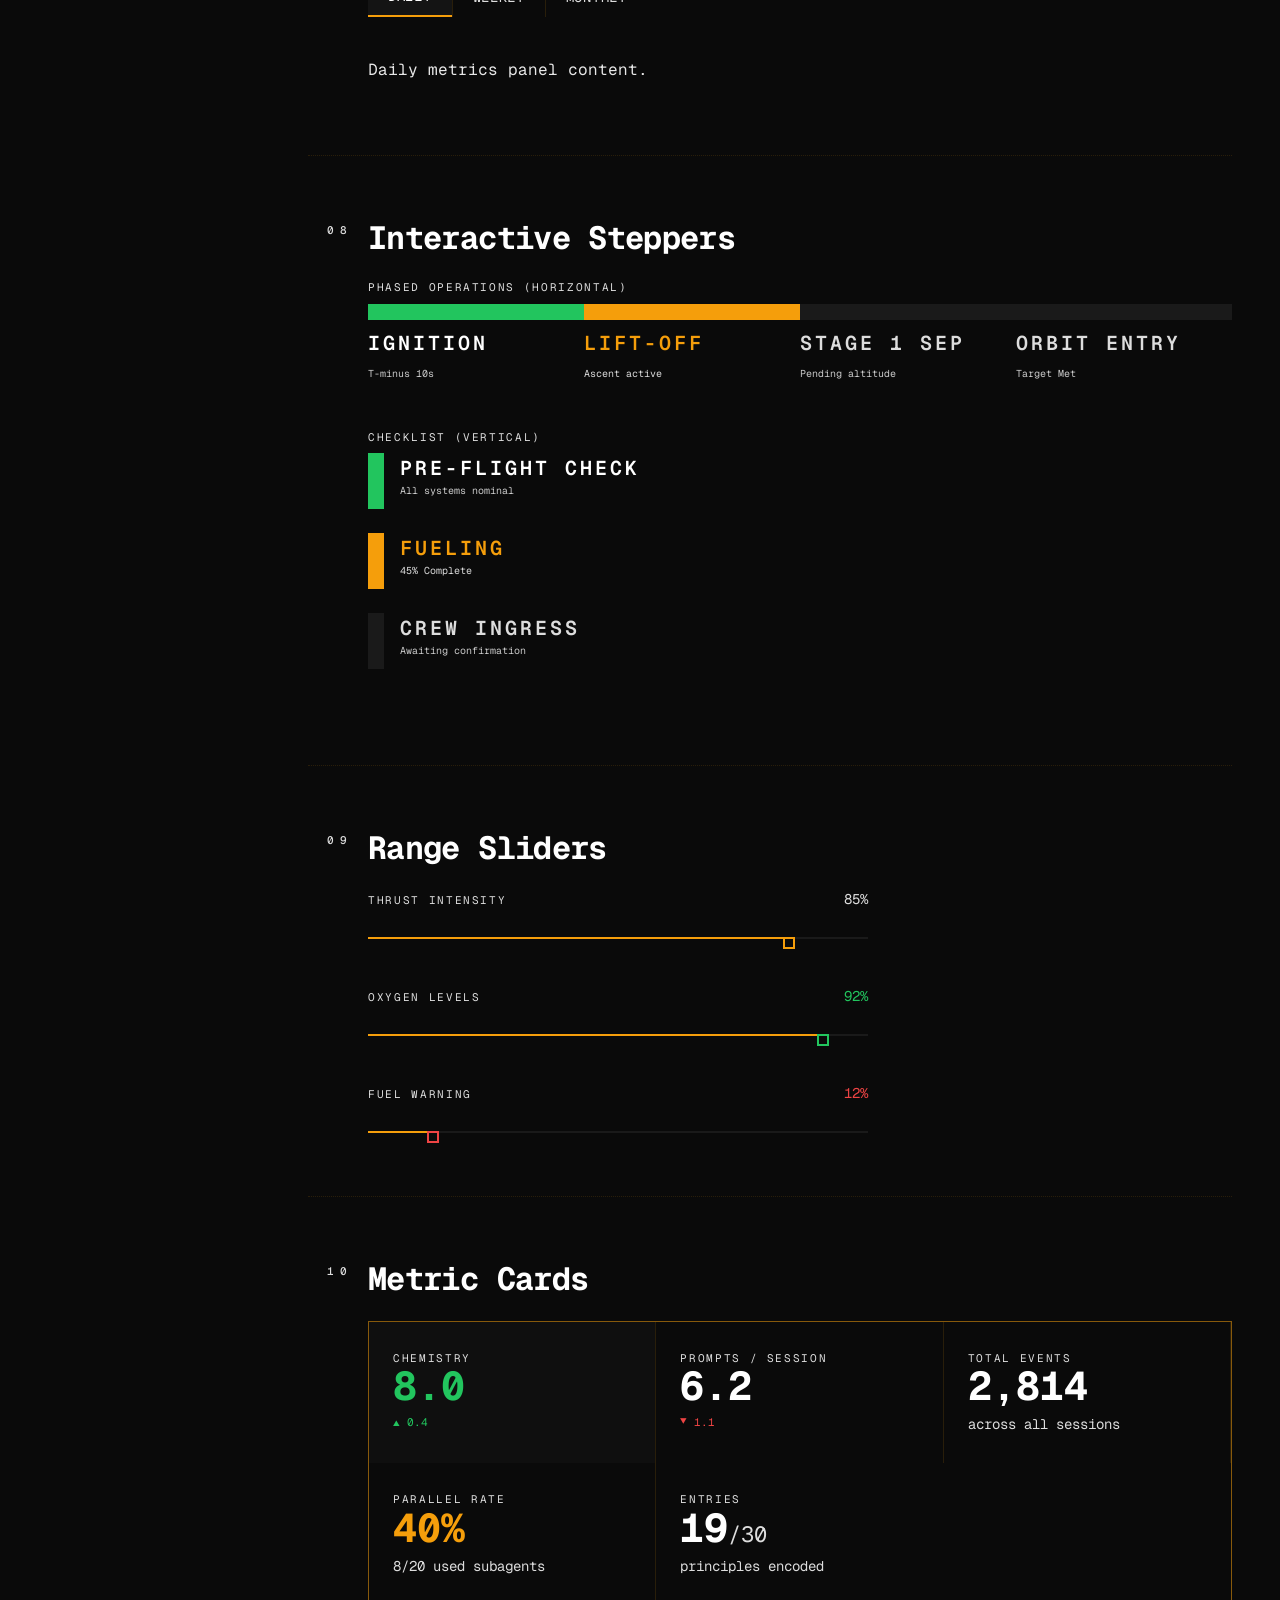
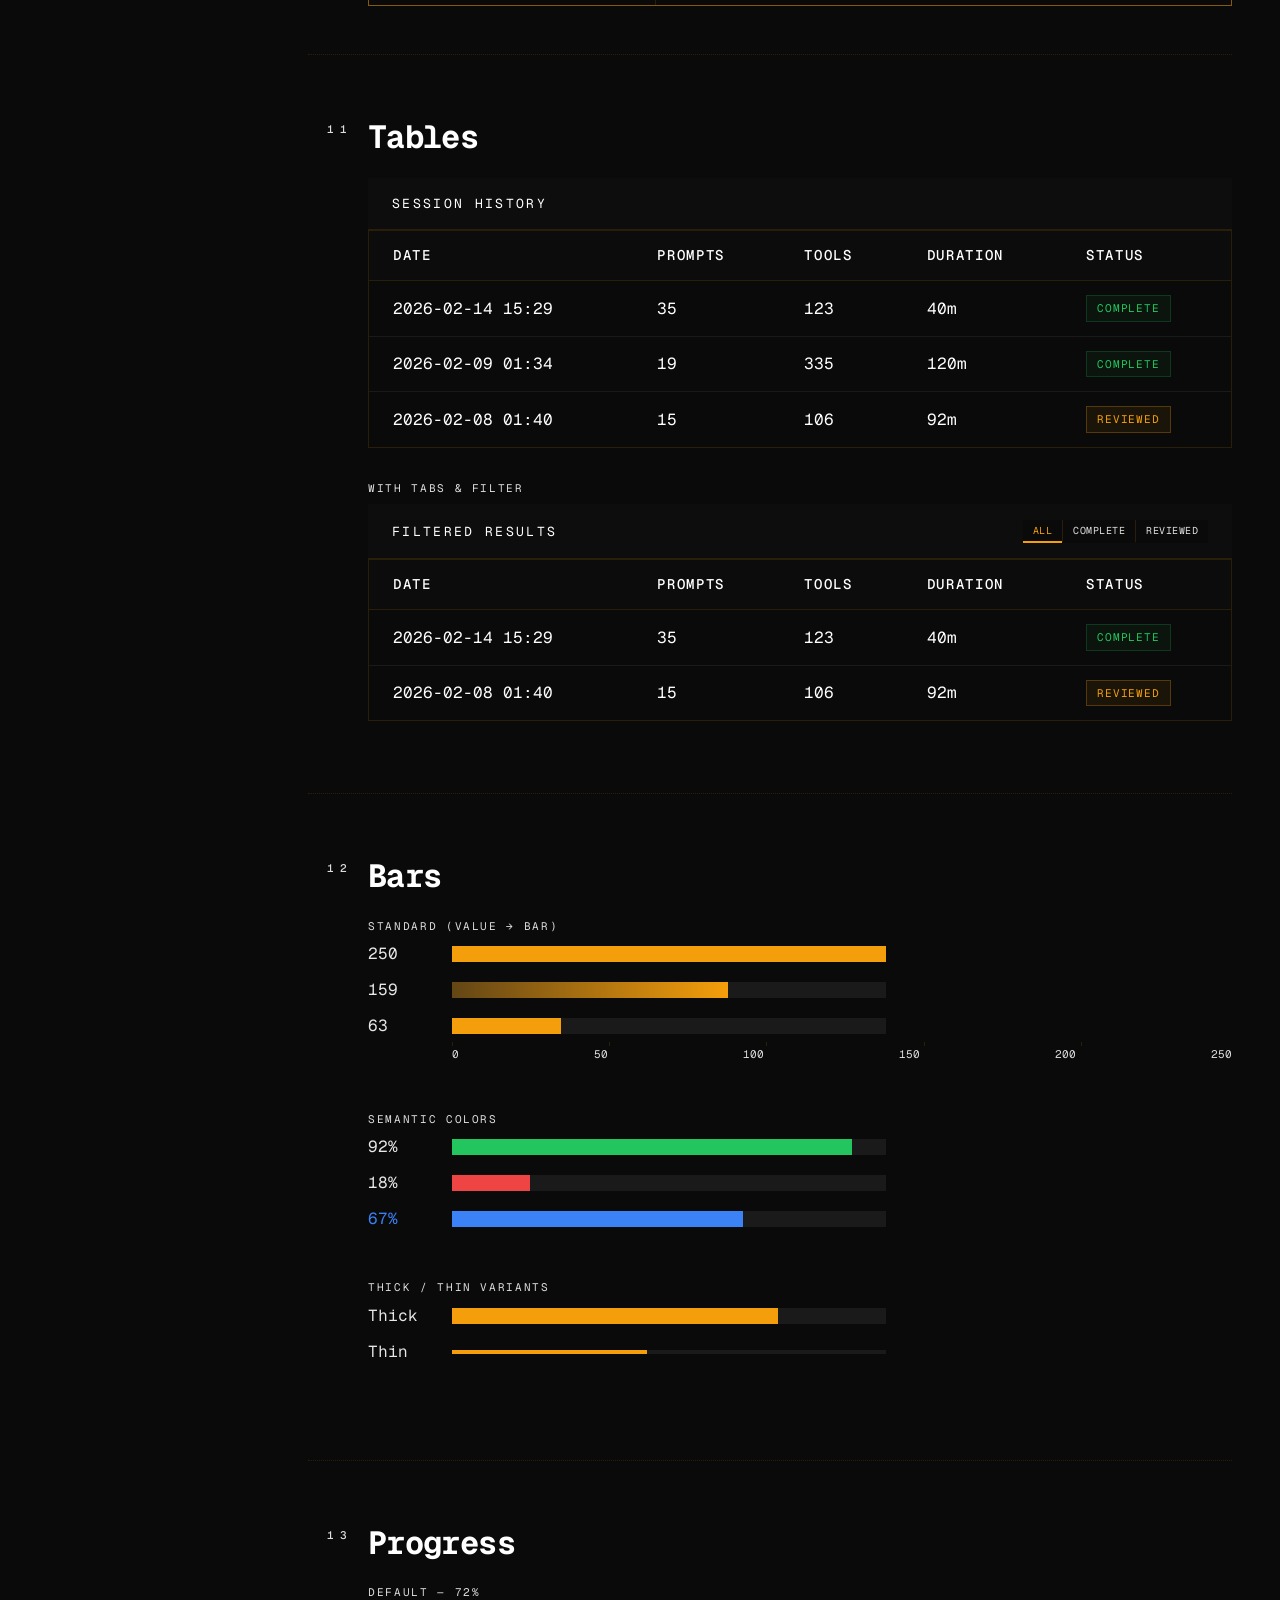
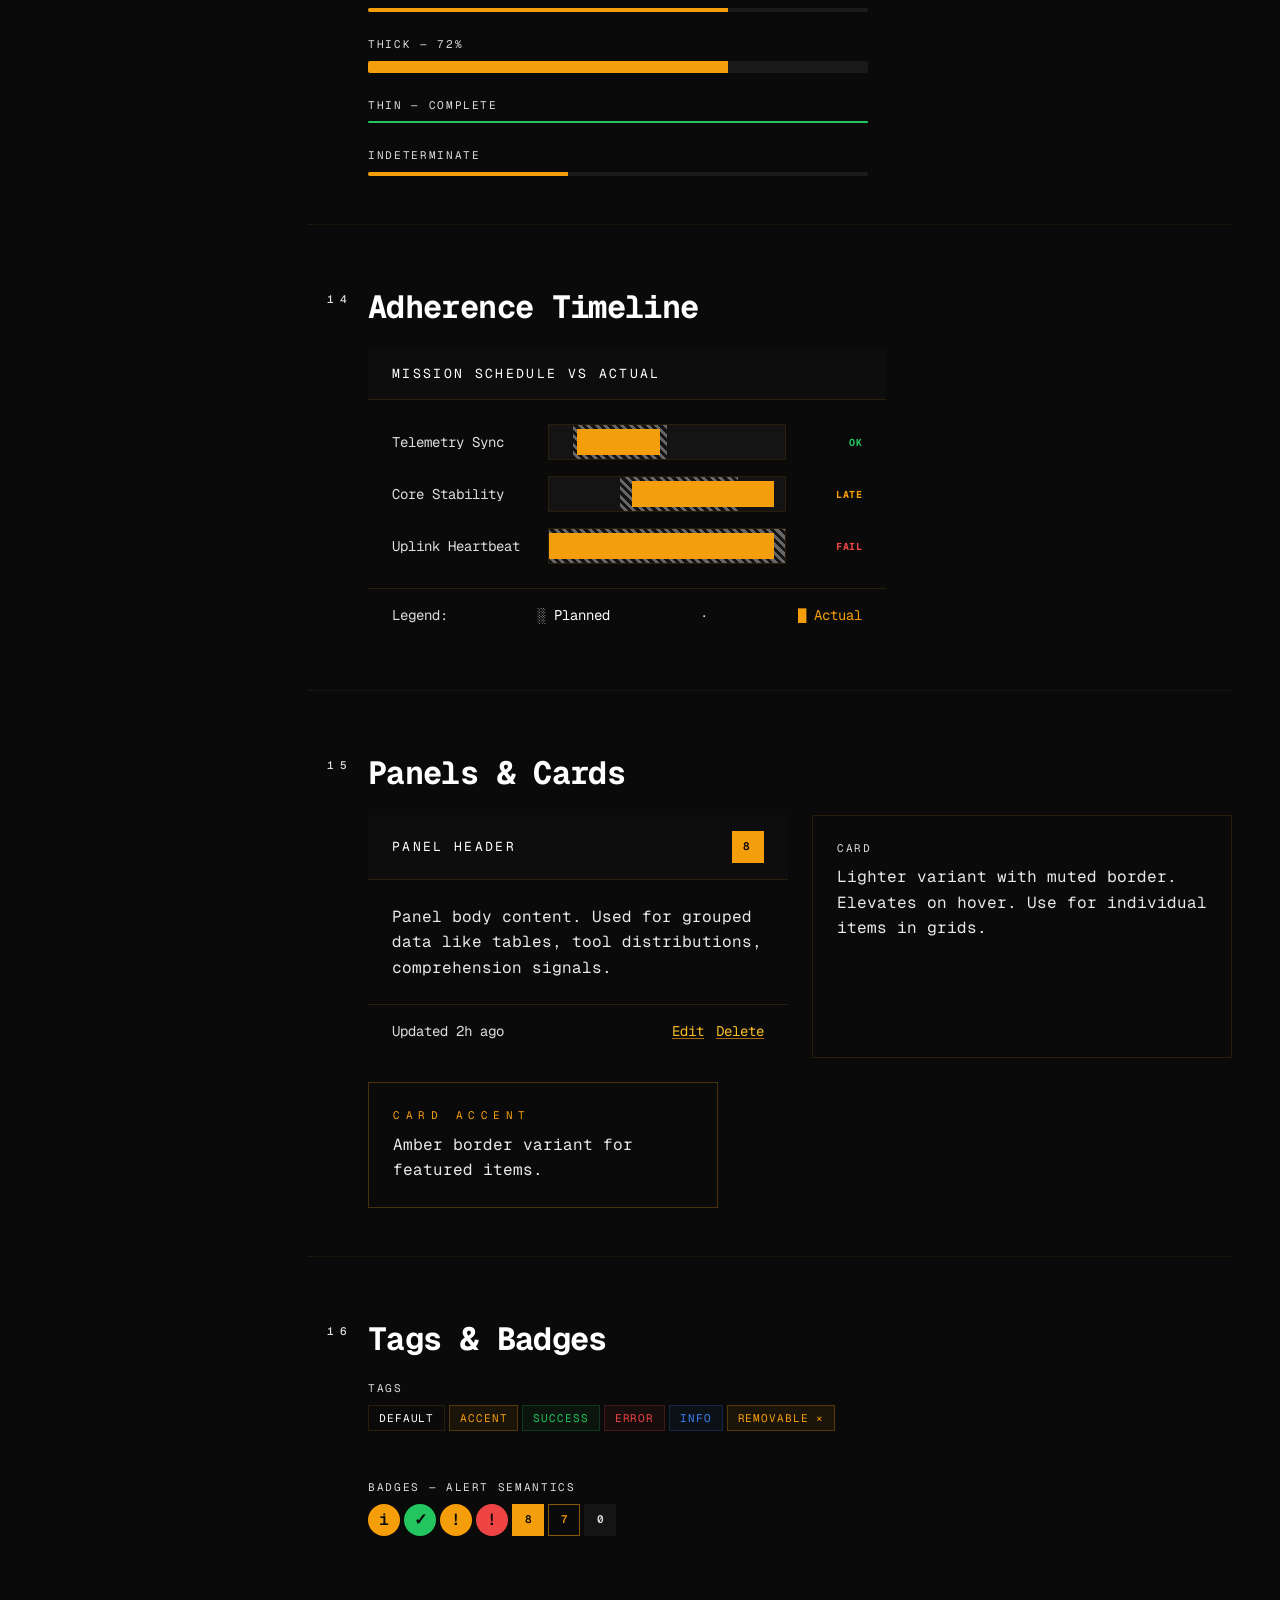
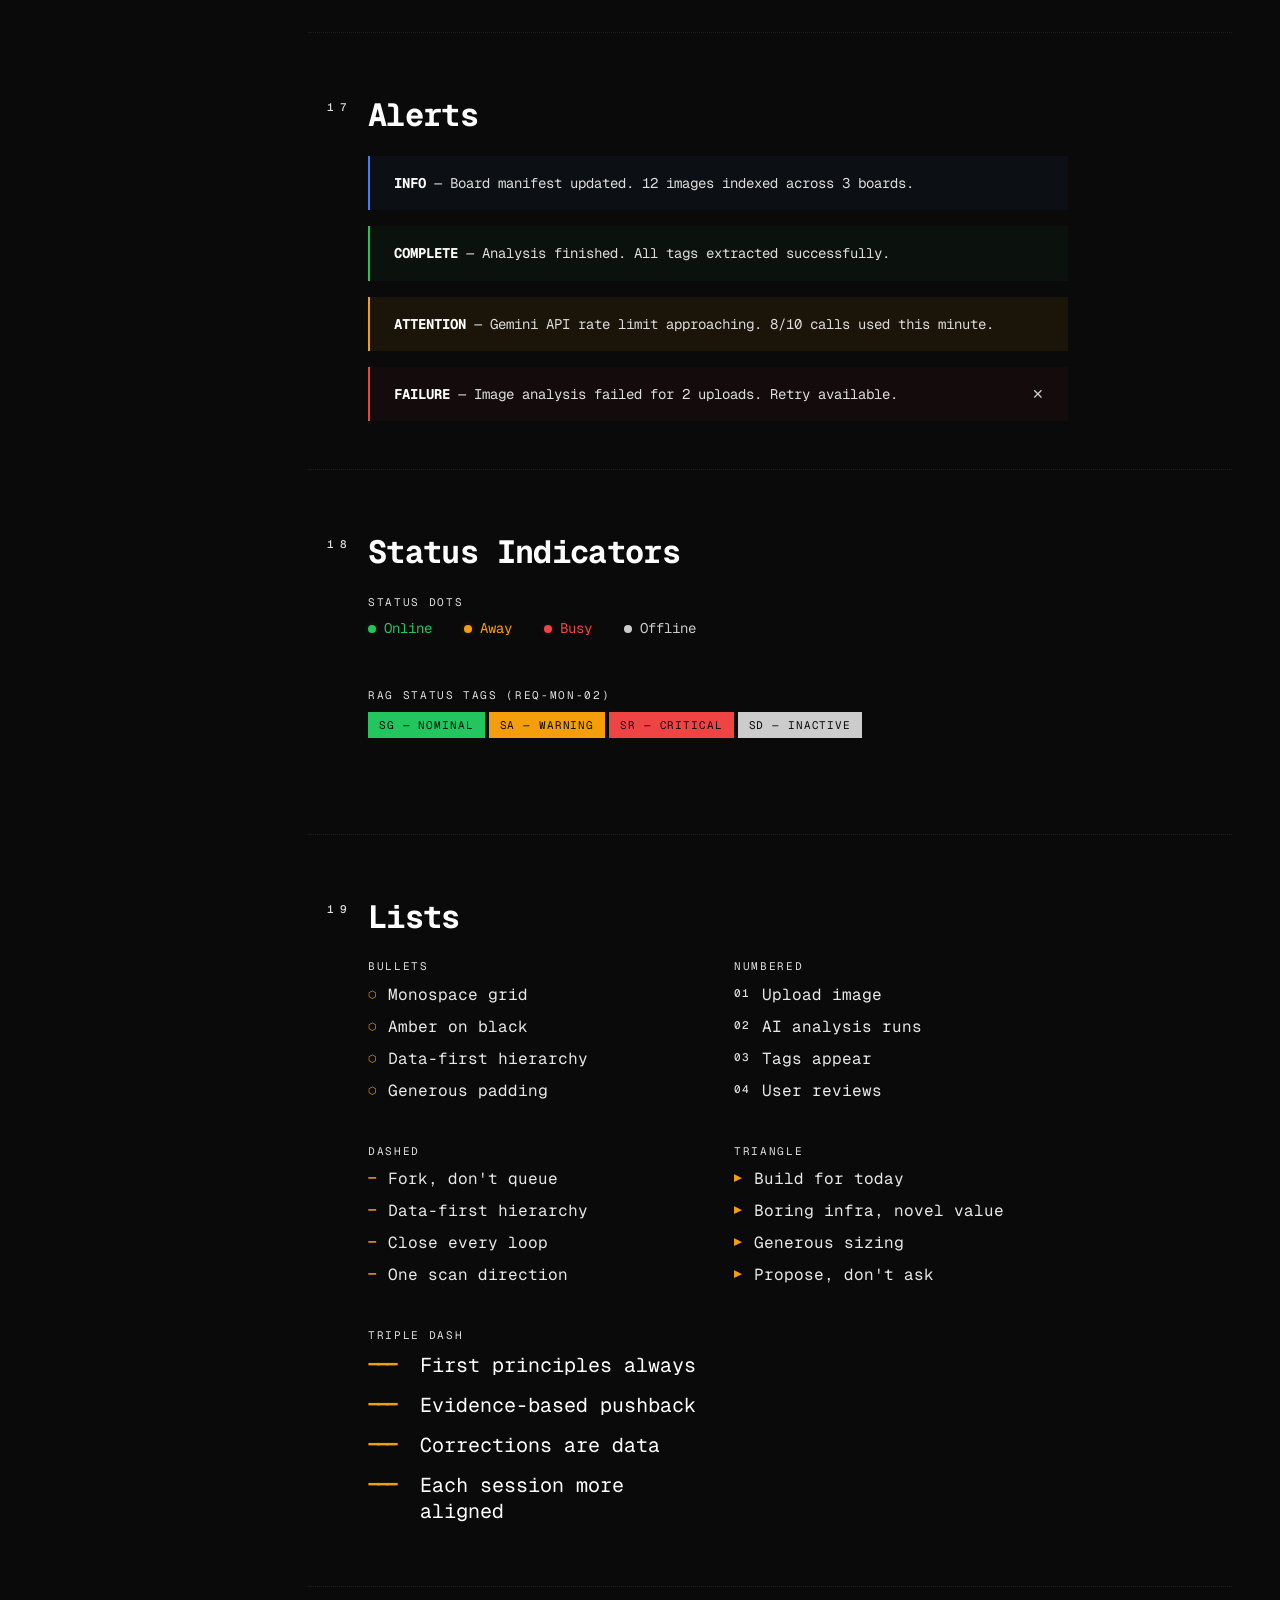
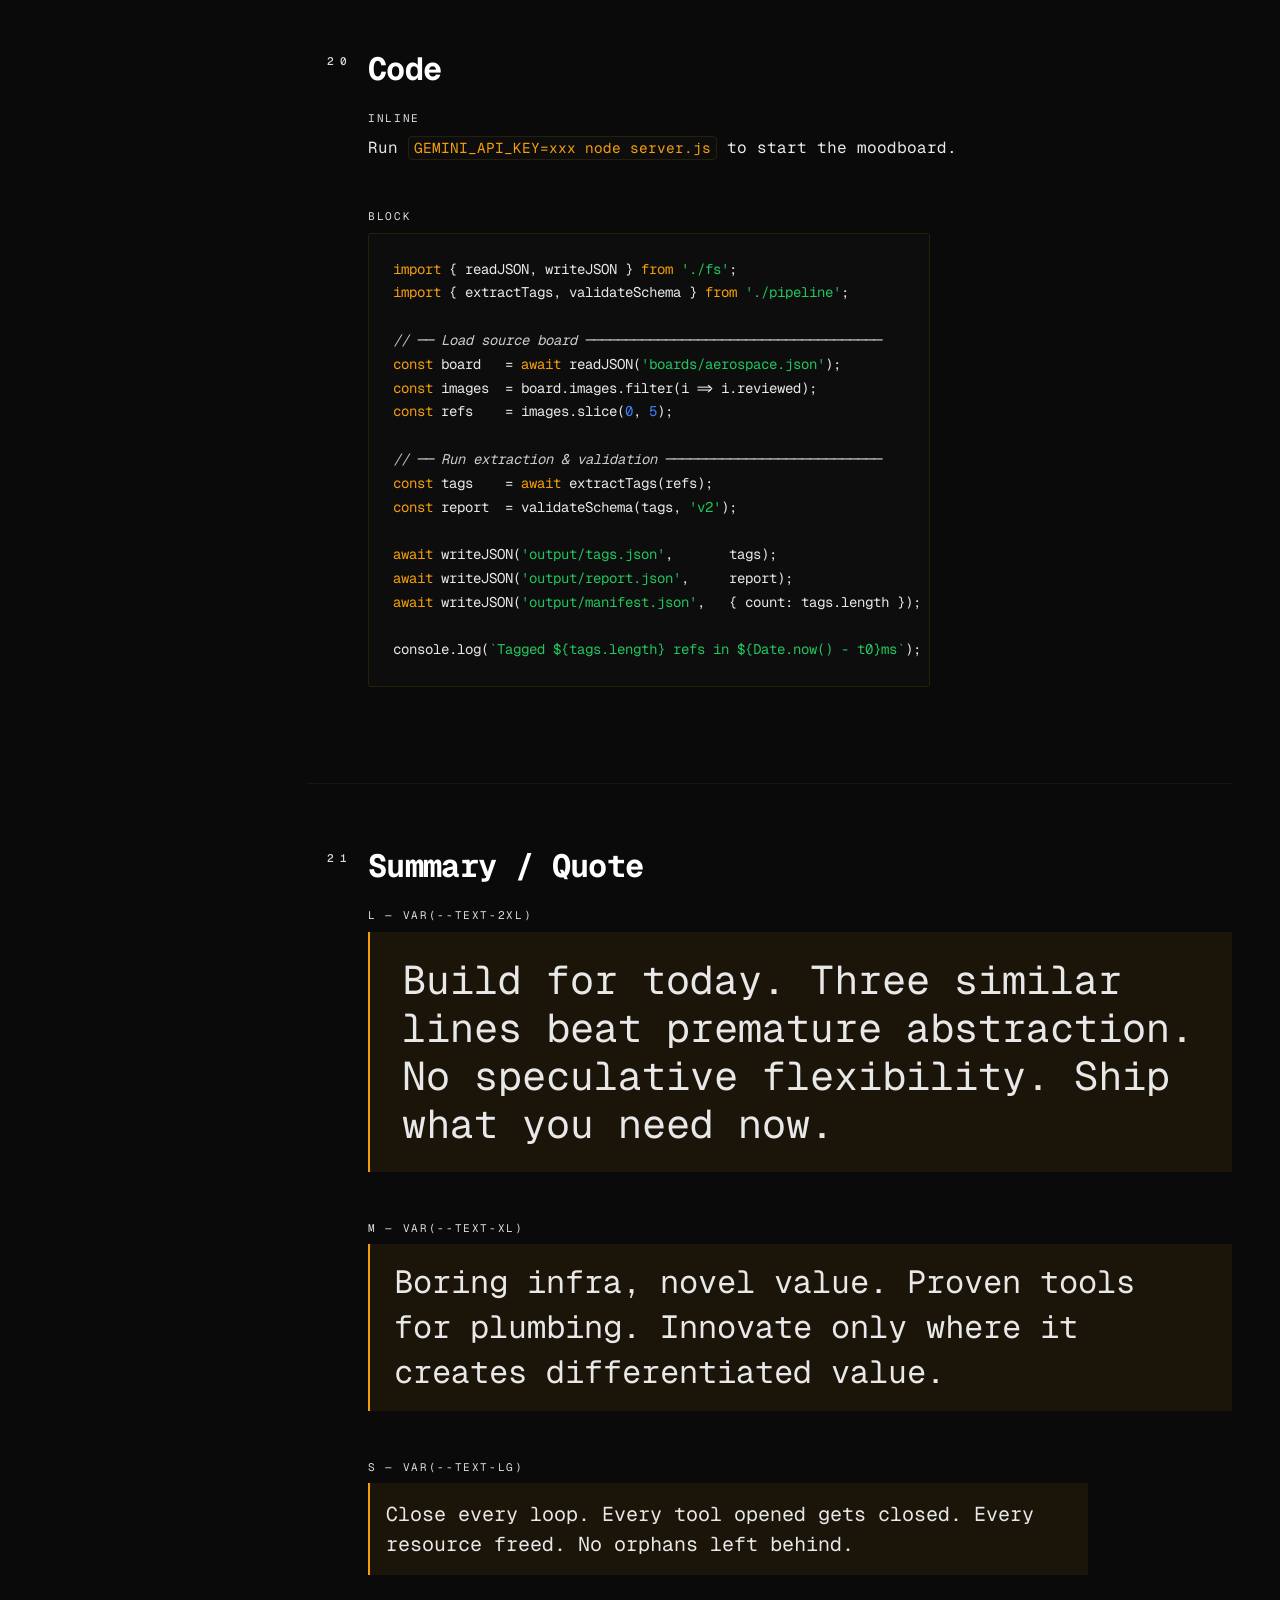
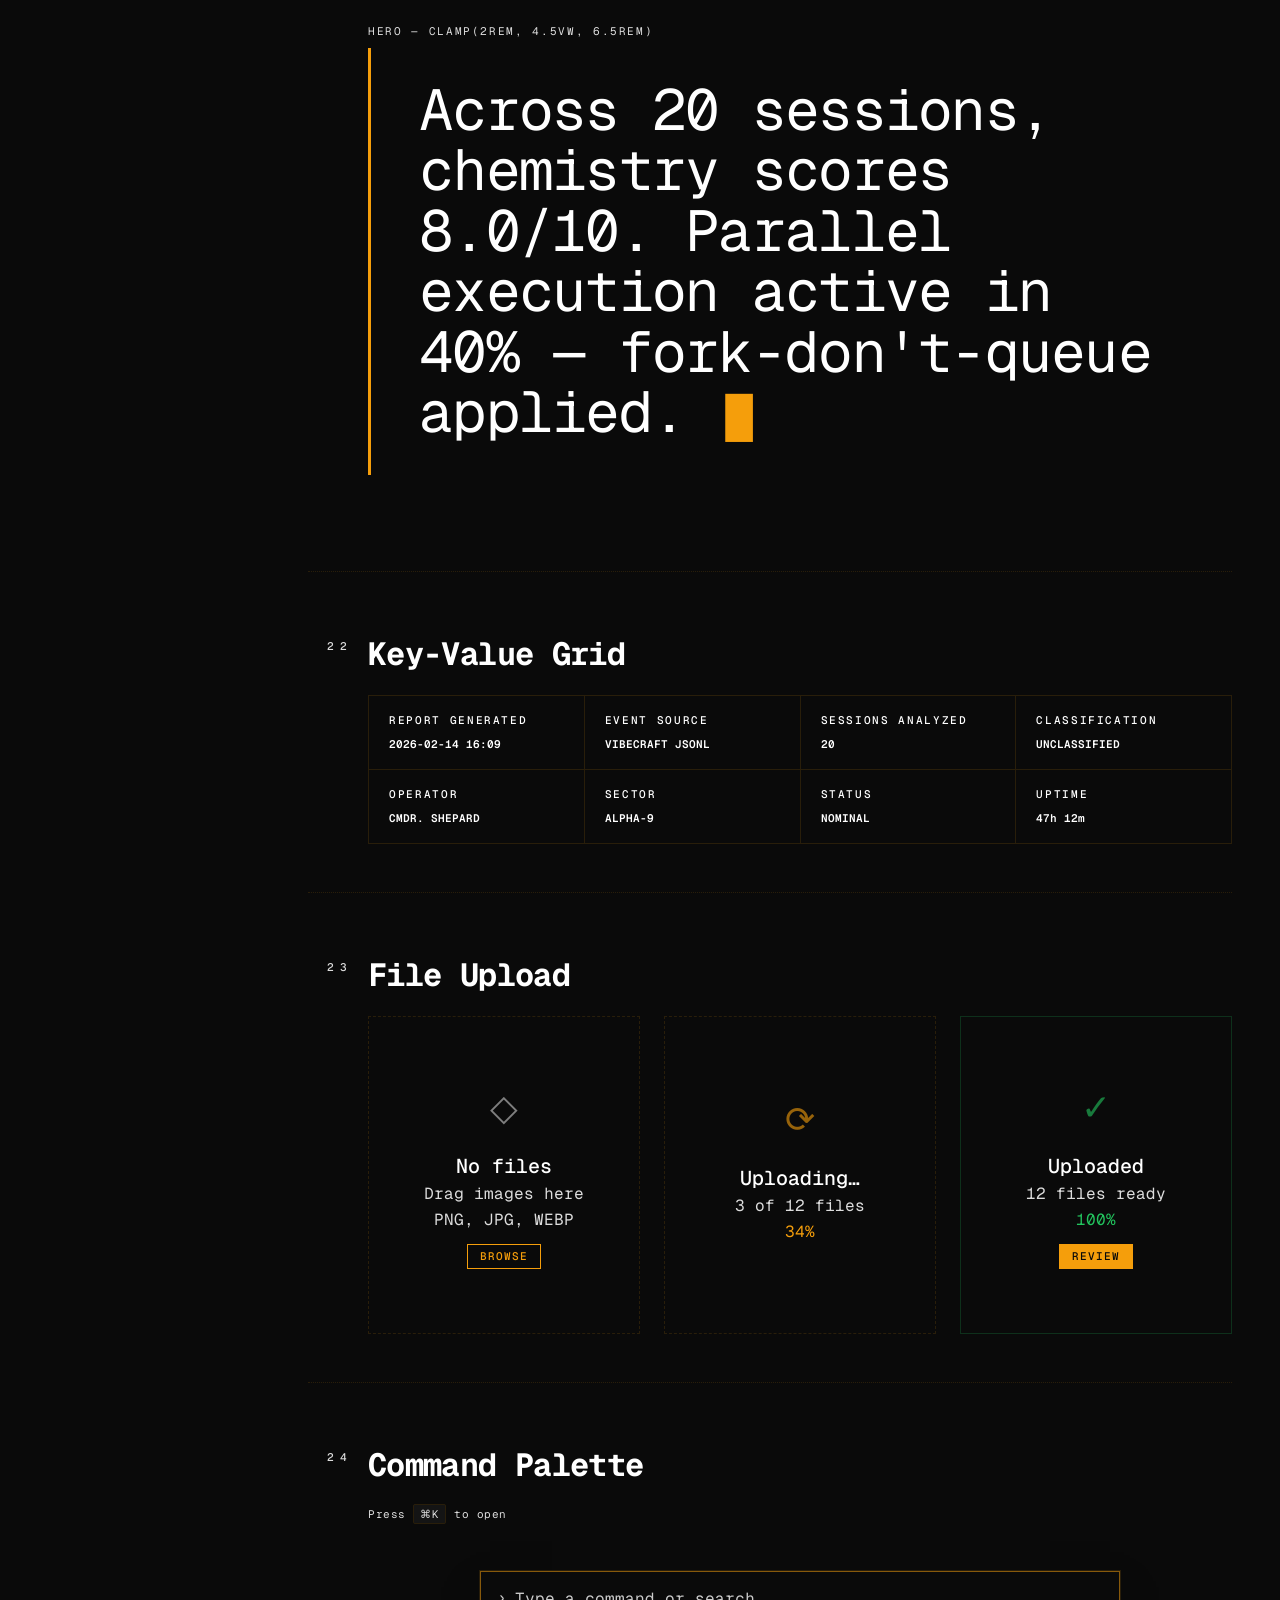
==== commit 621ef2df: "fix: tooltip arrow downward, update typography copy text - Tooltip: arrow flipped back to downward-p" ====
--- a/components/index.html
+++ b/components/index.html
@@ -88,8 +88,8 @@
       <div class="kit-label">Scale</div>
       <div style="display: flex; flex-direction: column; gap: 16px;">
         <div class="type-hero">Hero — 56px 700</div>
-        <div class="type-display">Display — 44px 700</div>
-        <div class="type-heading">Heading — 28px 700</div>
+        <div class="type-display">Display — 40px 700</div>
+        <div class="type-heading">Heading — 32px 700</div>
         <div class="type-subheading">Subheading — 20px 500</div>
         <div class="type-body" style="background: var(--bg-raised); padding: 10px 14px;">Body — 16px 400 regular text for content</div>
         <div class="type-small">Small — 14px label text, metadata, captions</div>
--- a/style.css
+++ b/style.css
@@ -2065,9 +2065,9 @@
   bottom: calc(100% + 3px);
   left: 50%;
   transform: translateX(-50%);
-  border-width: 5px;
+  border-width: 4px;
   border-style: solid;
-  border-color: transparent transparent var(--border-bright) transparent;
+  border-color: var(--border-bright) transparent transparent transparent;
   pointer-events: none;
   opacity: 0;
   transition: opacity var(--transition);
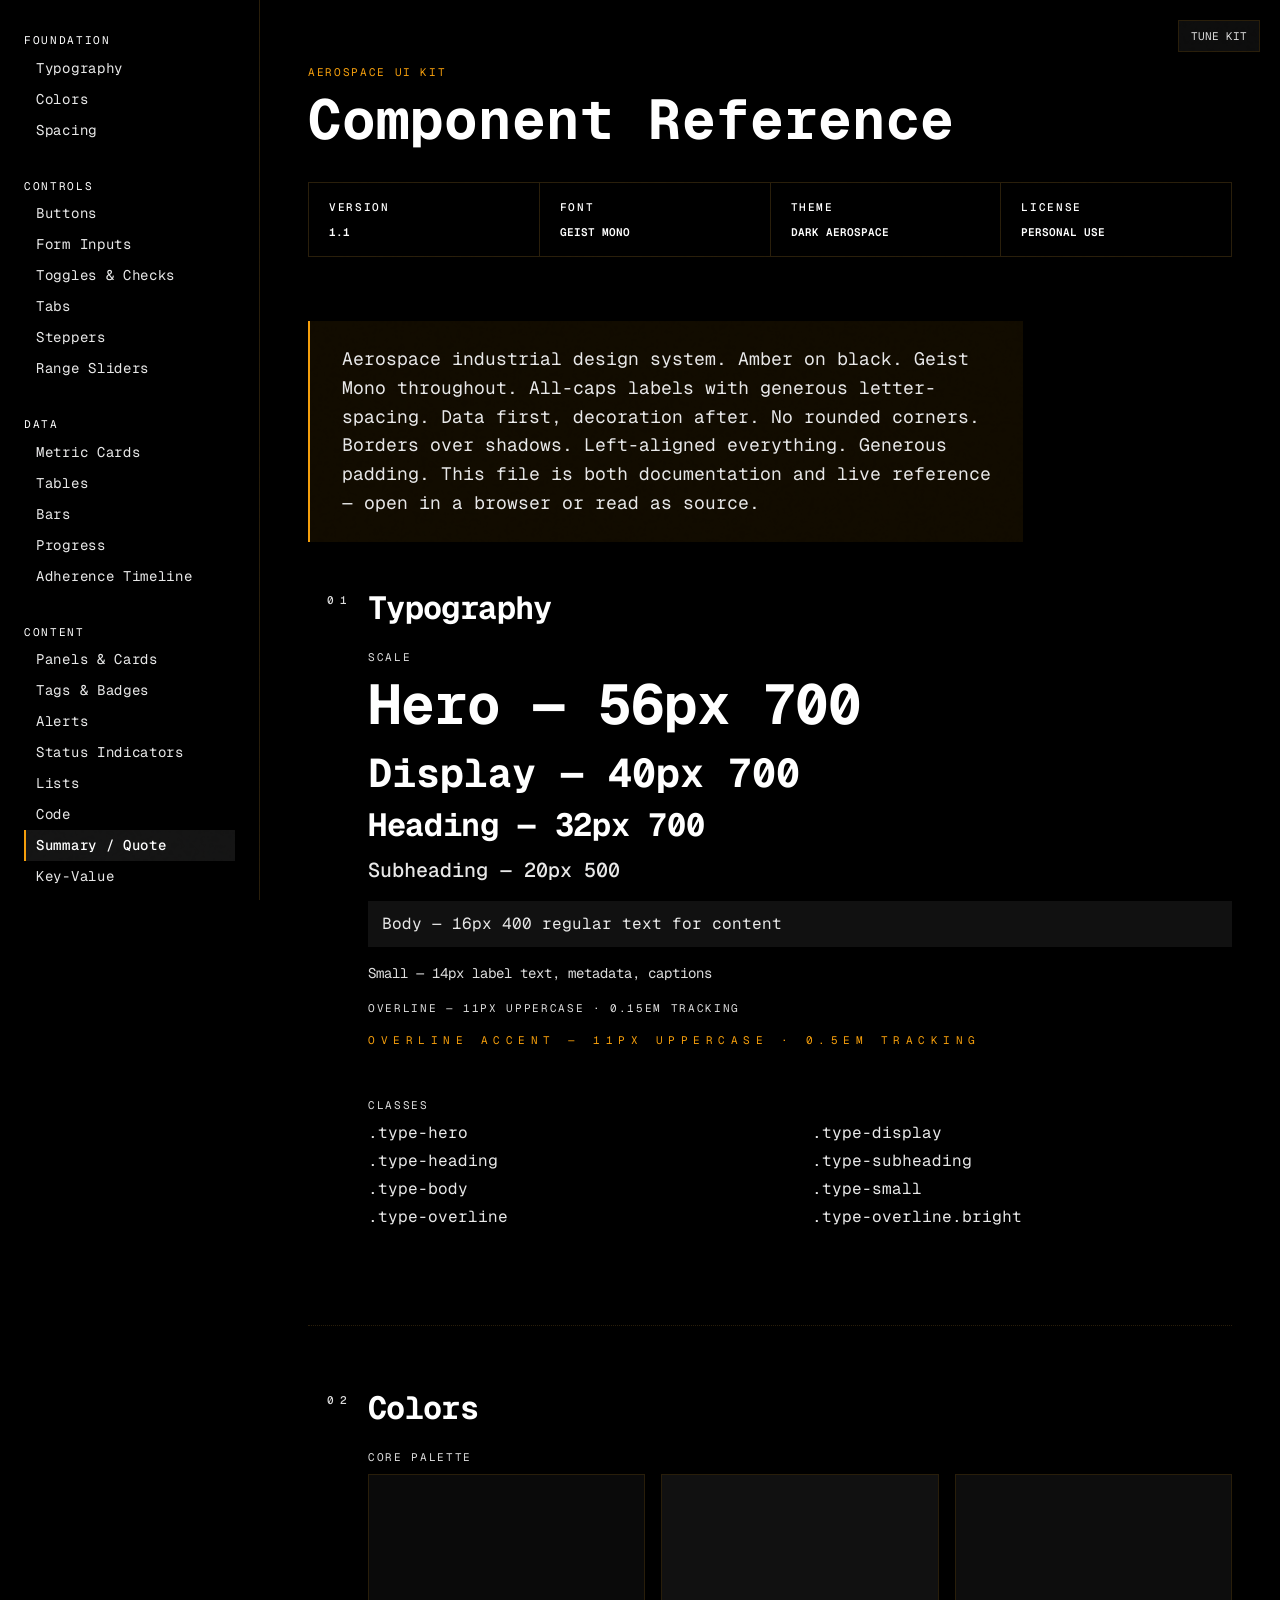
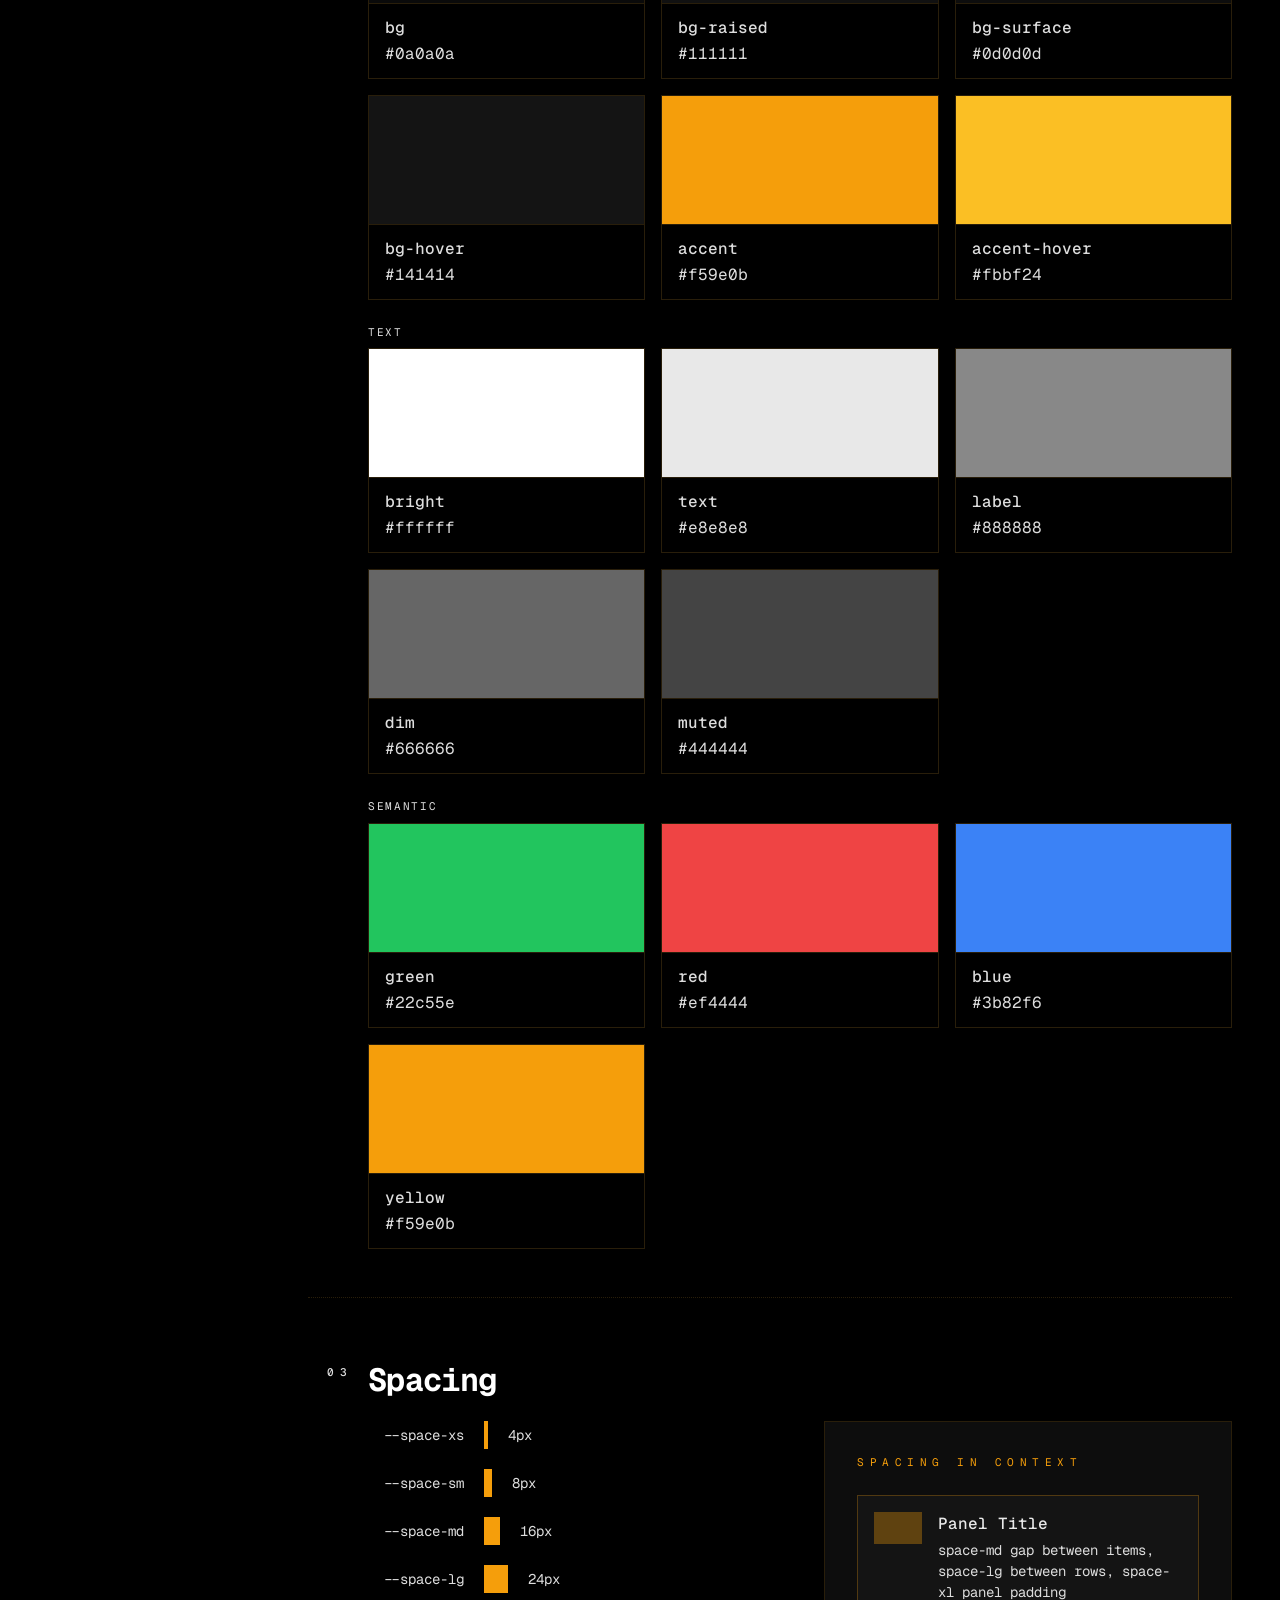
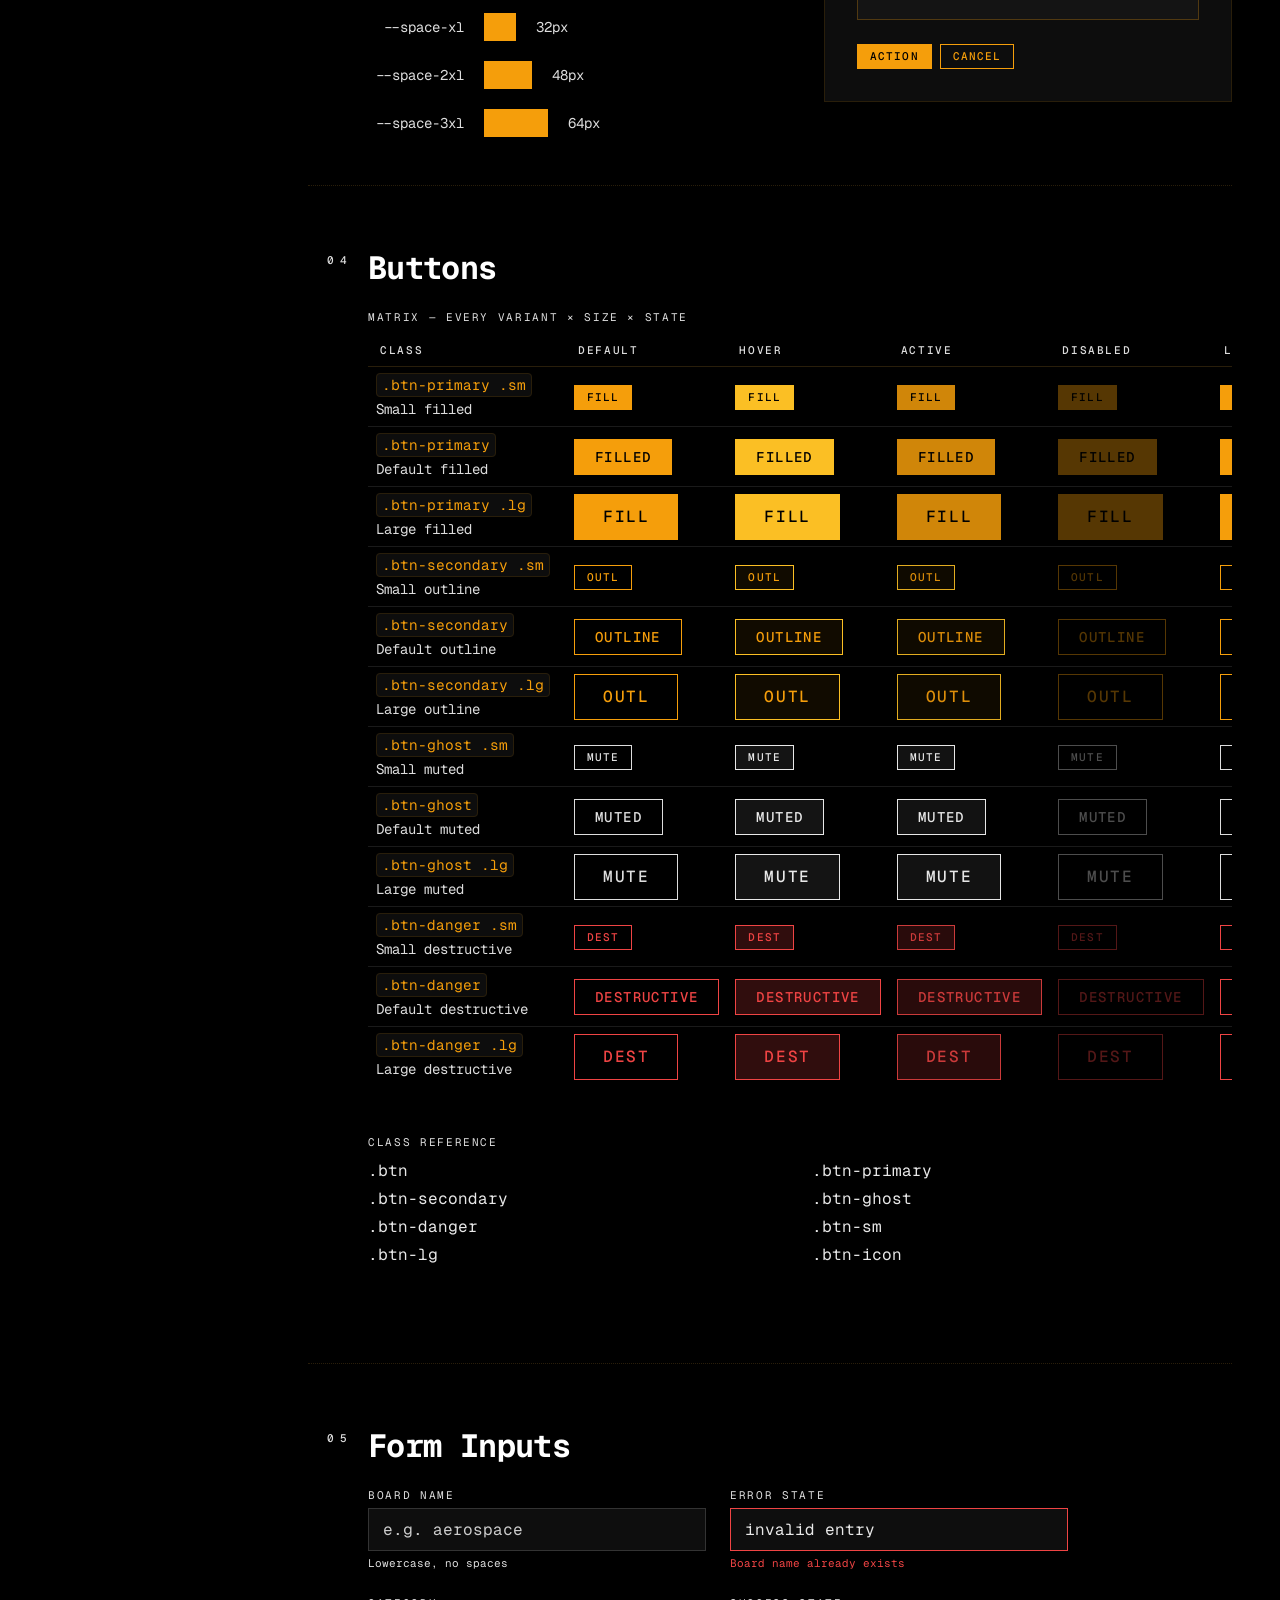
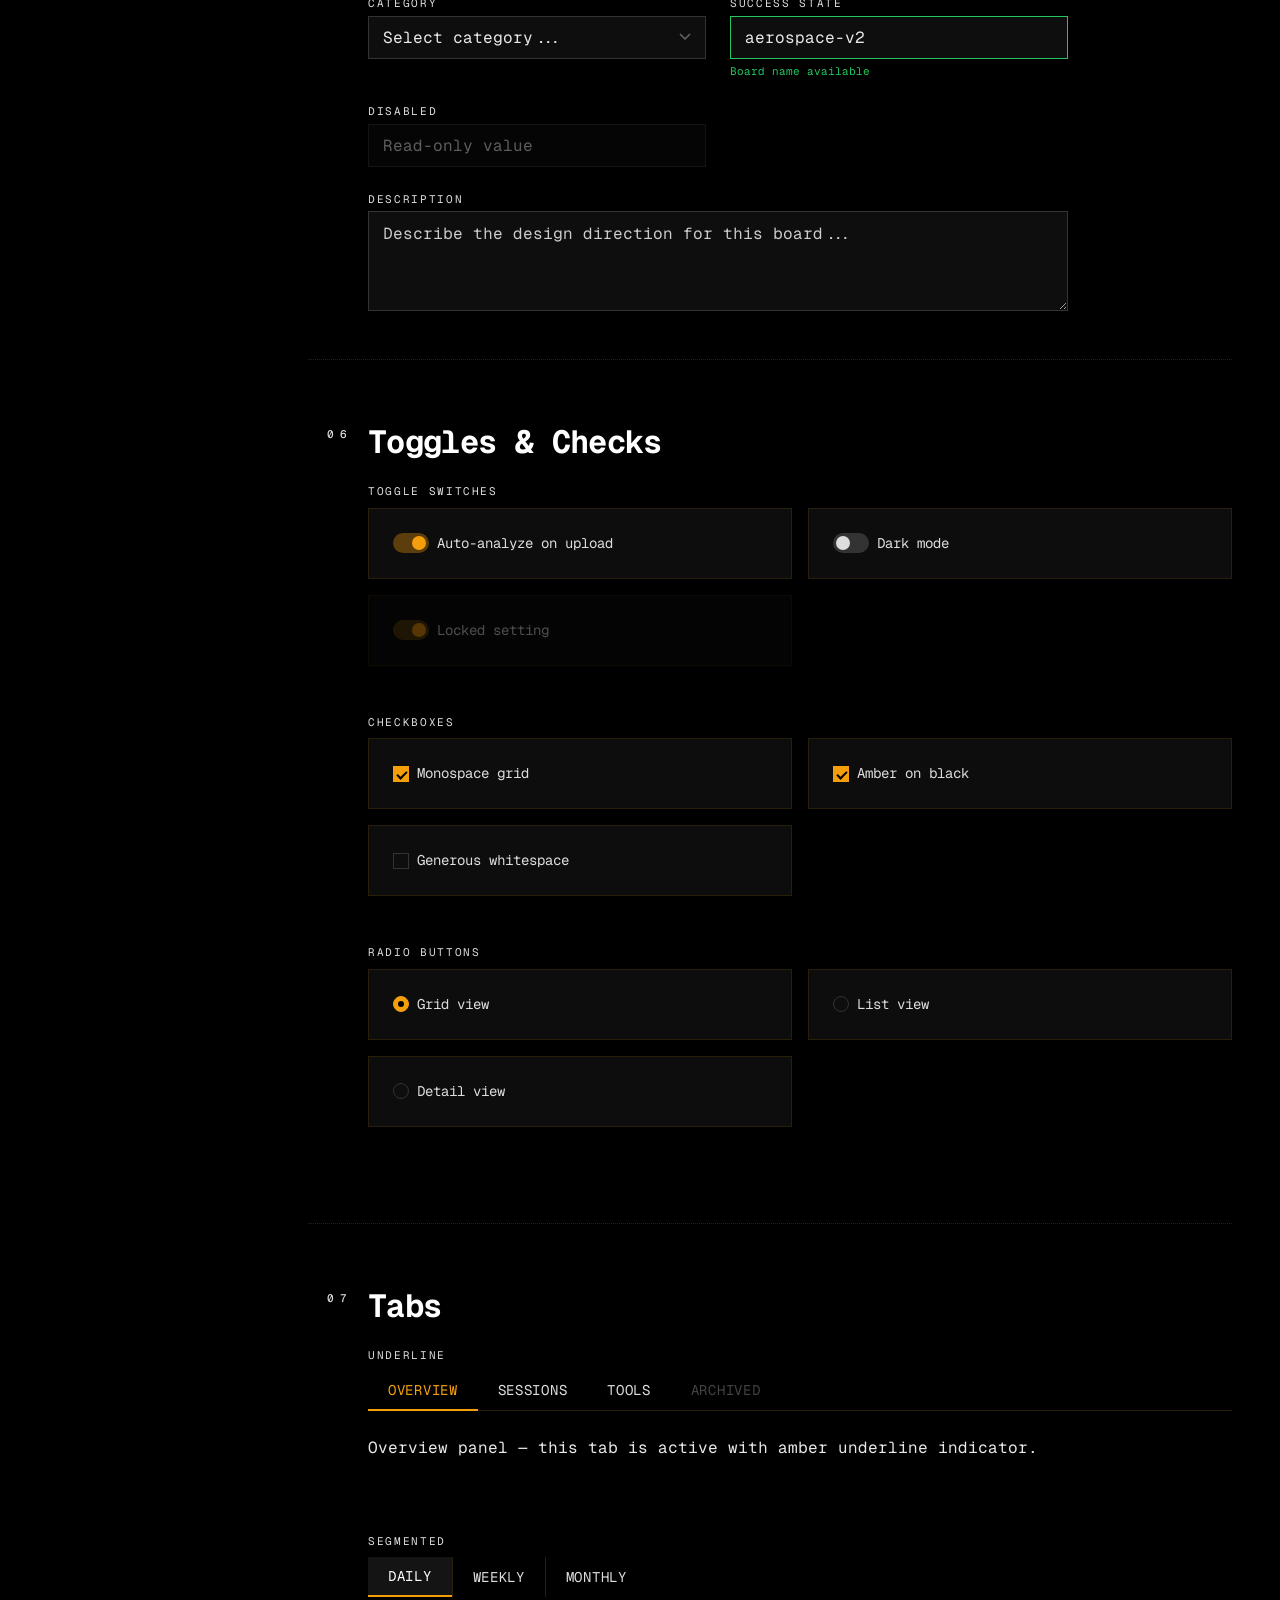
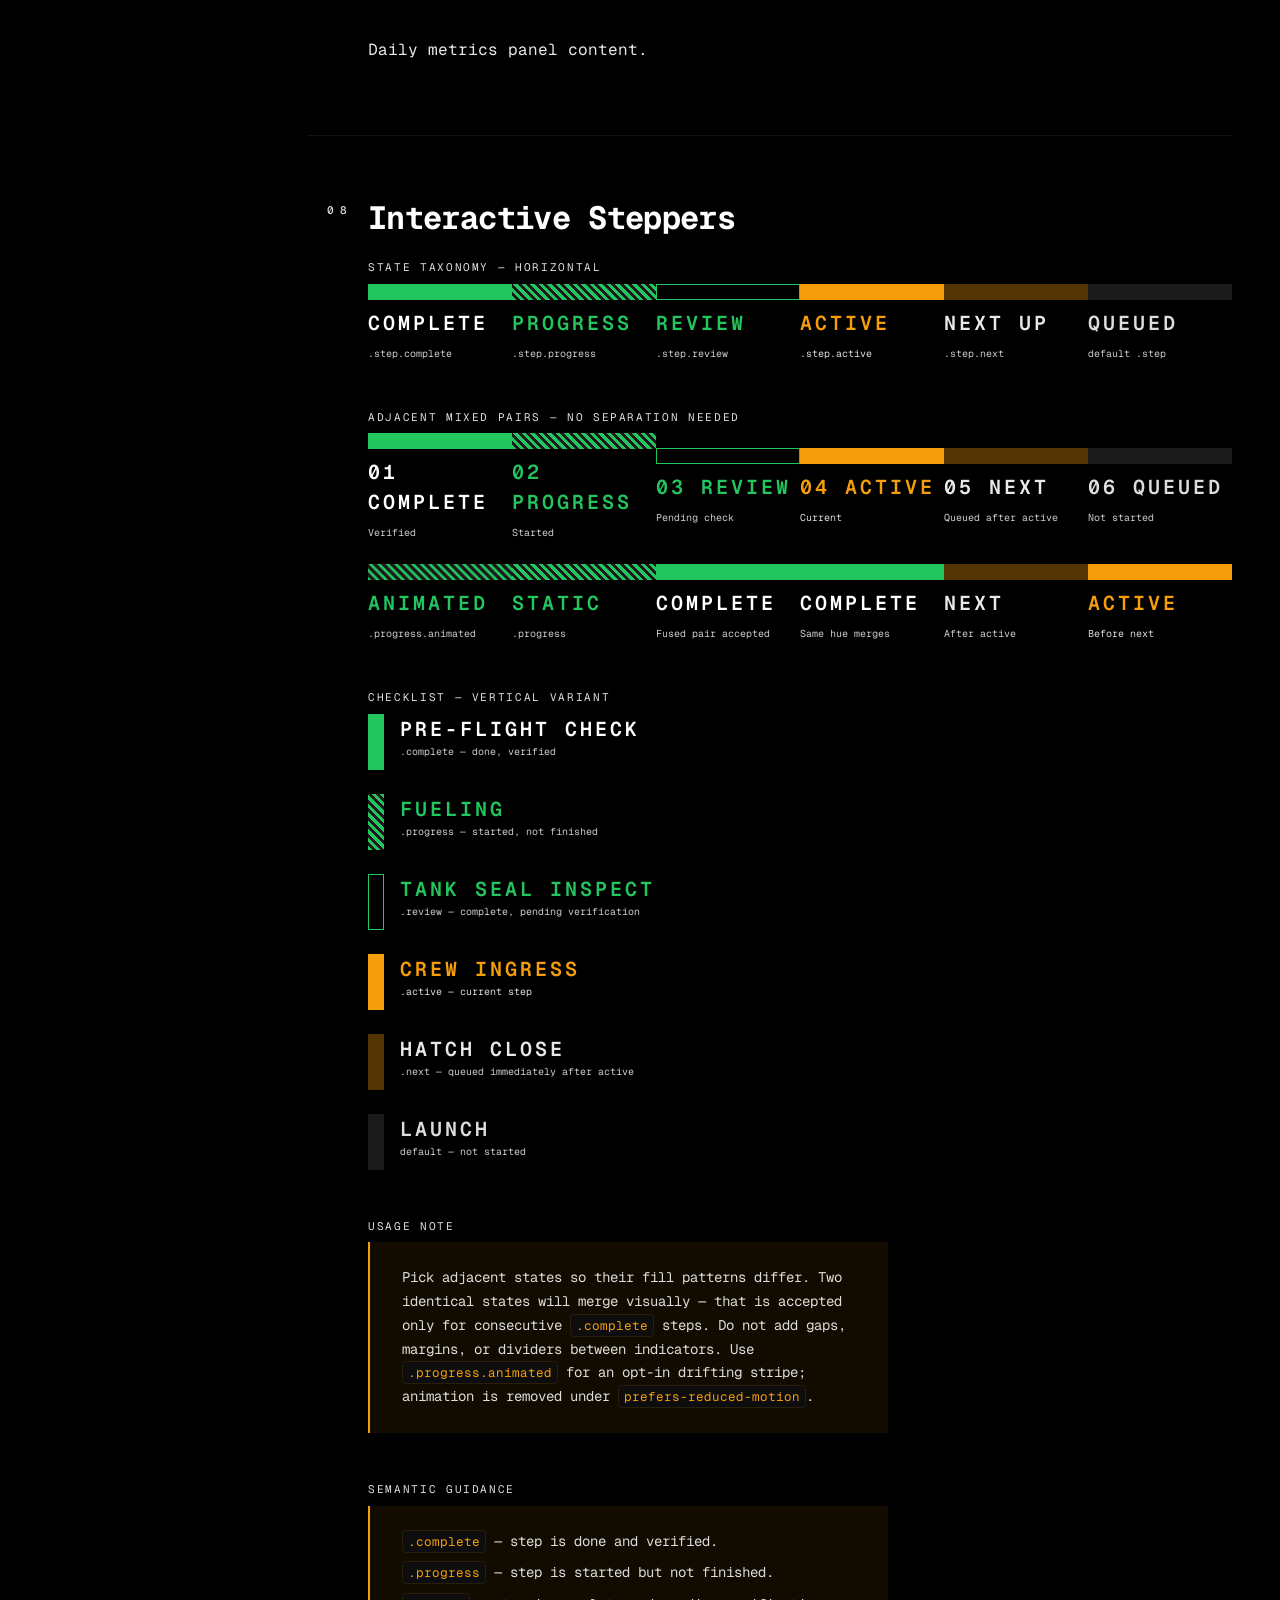
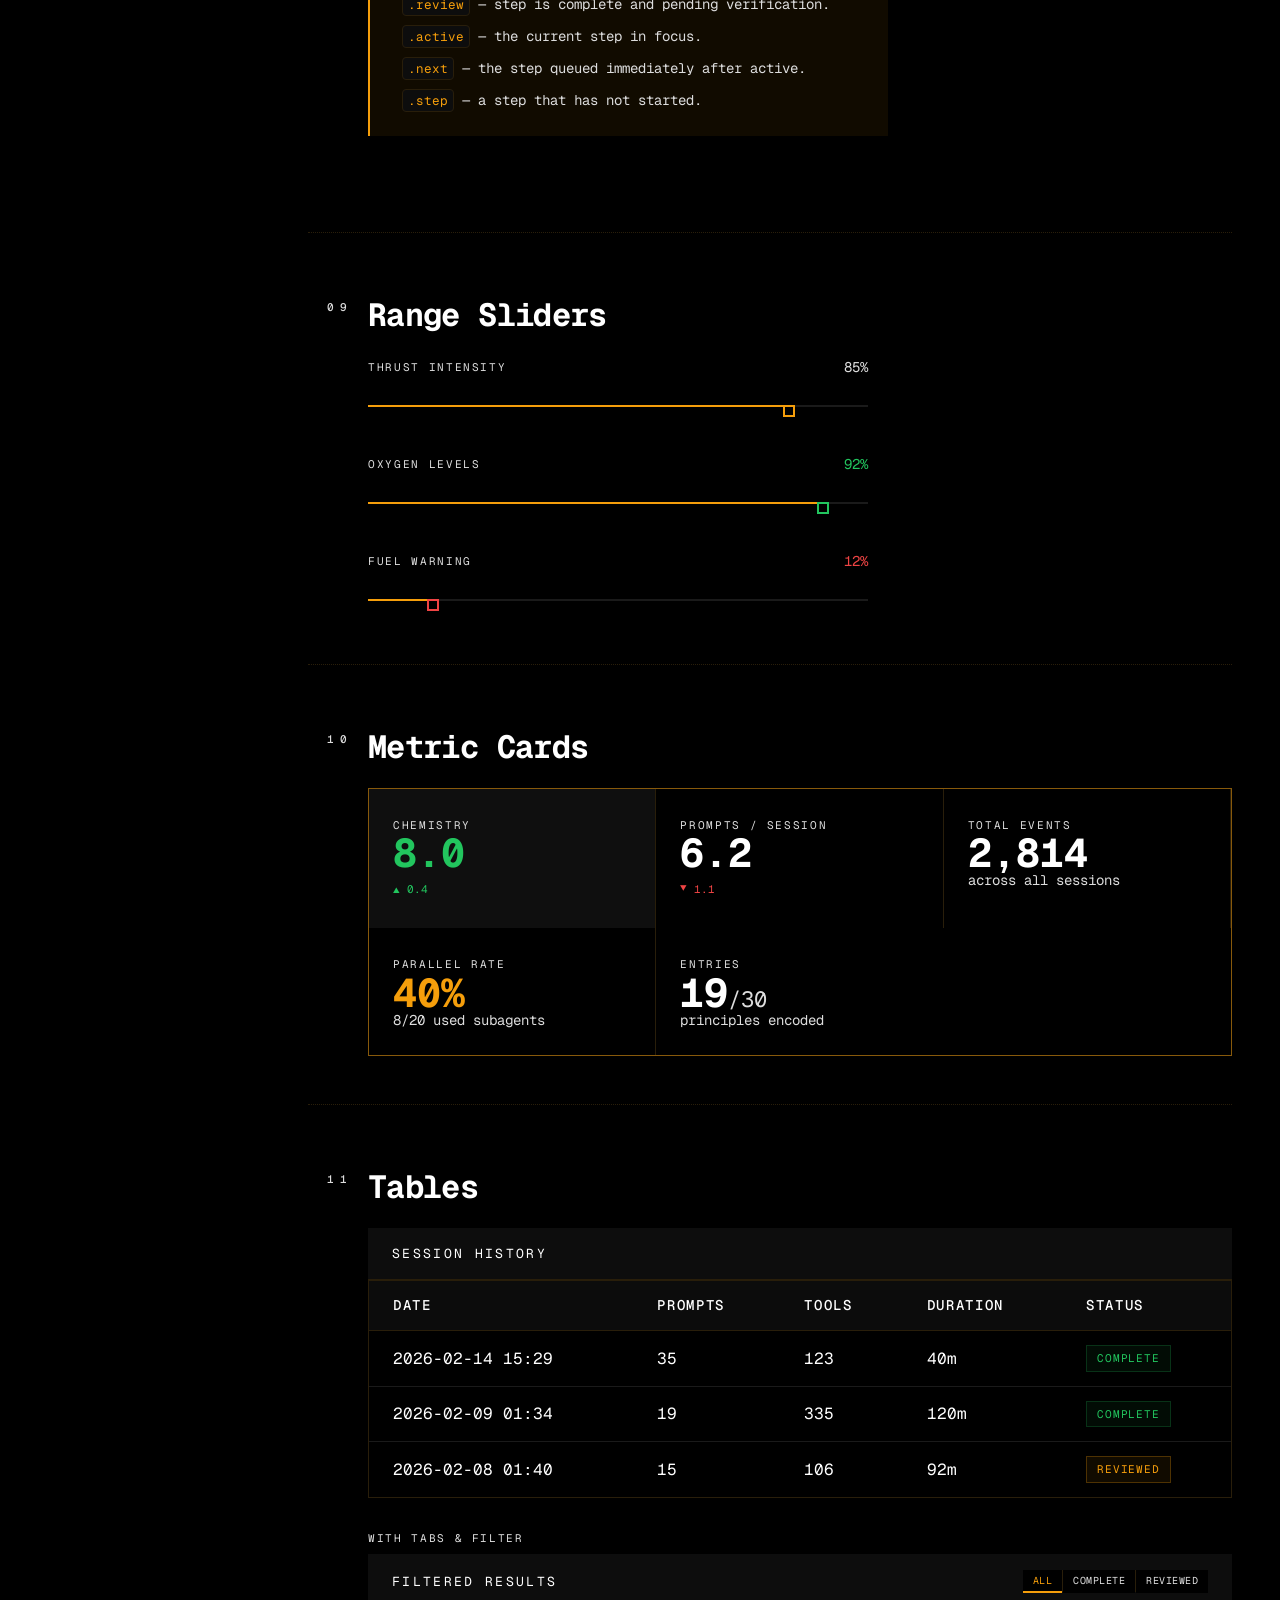
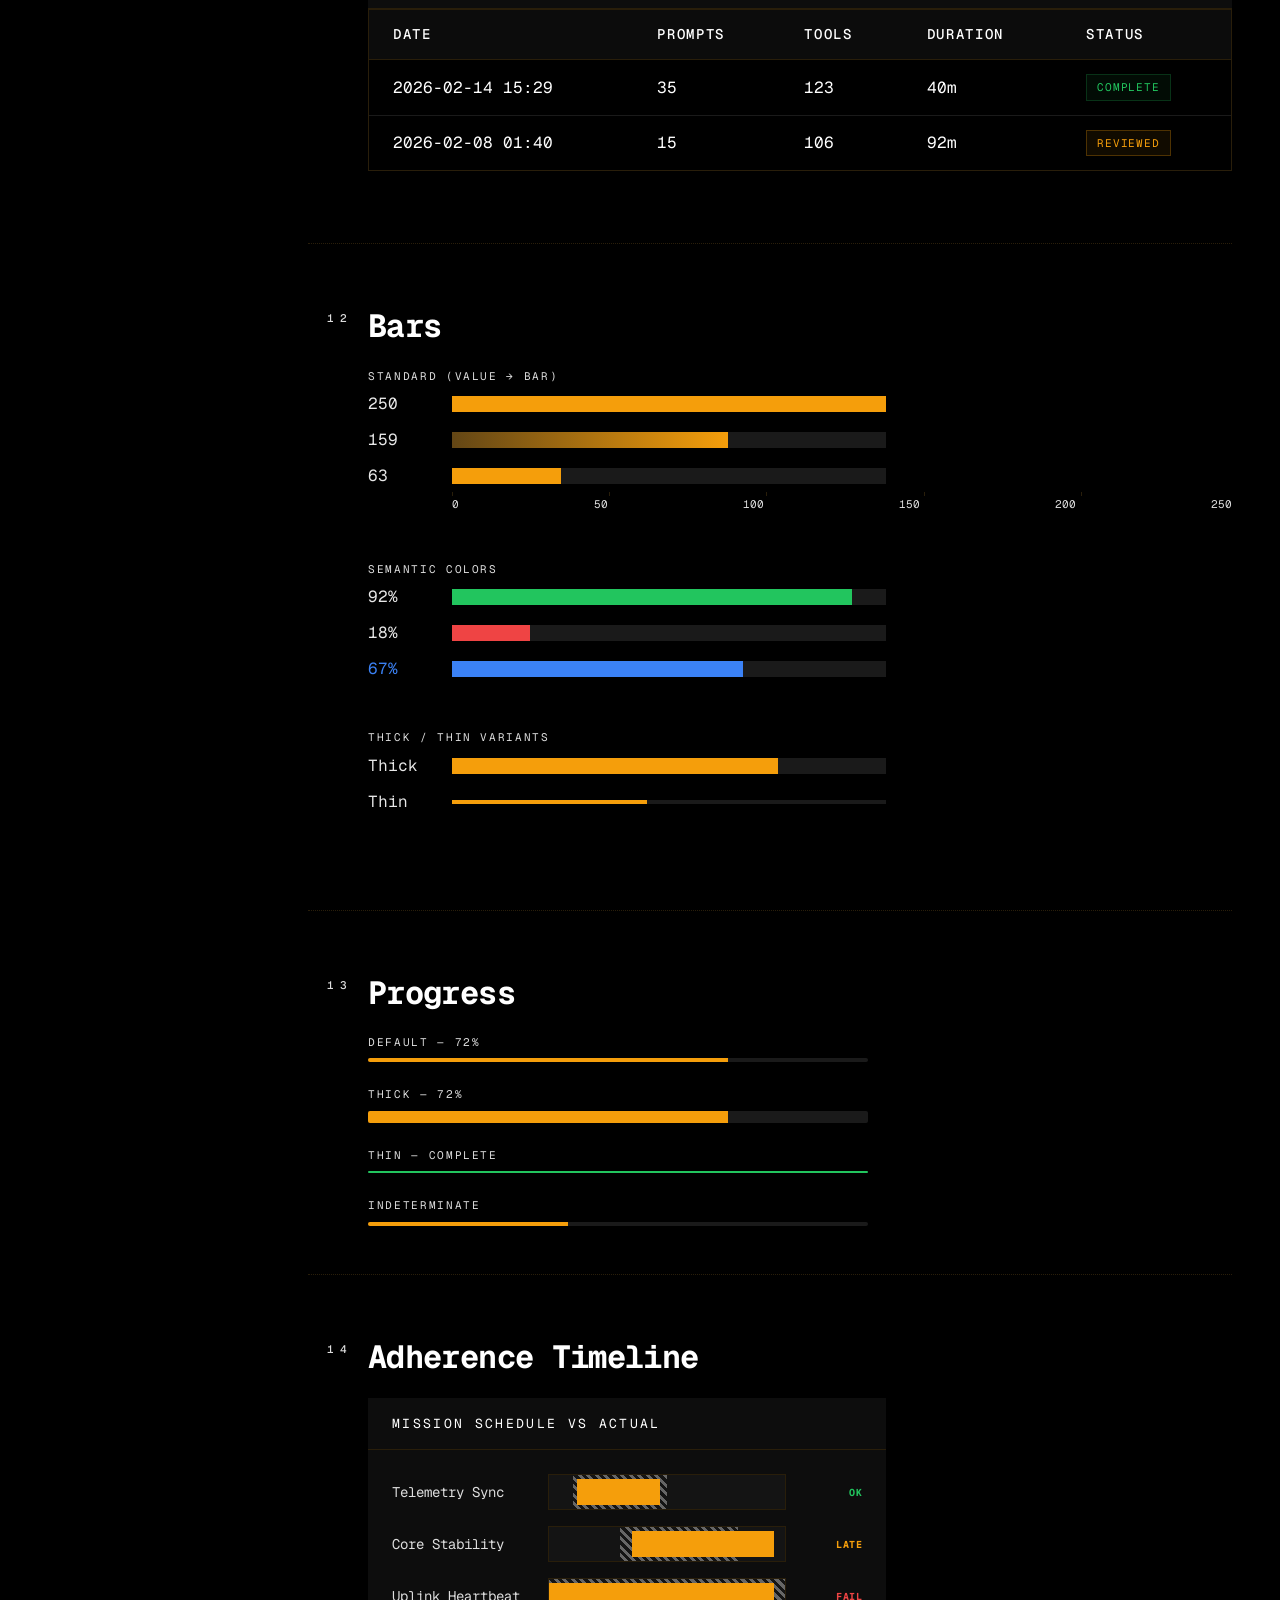
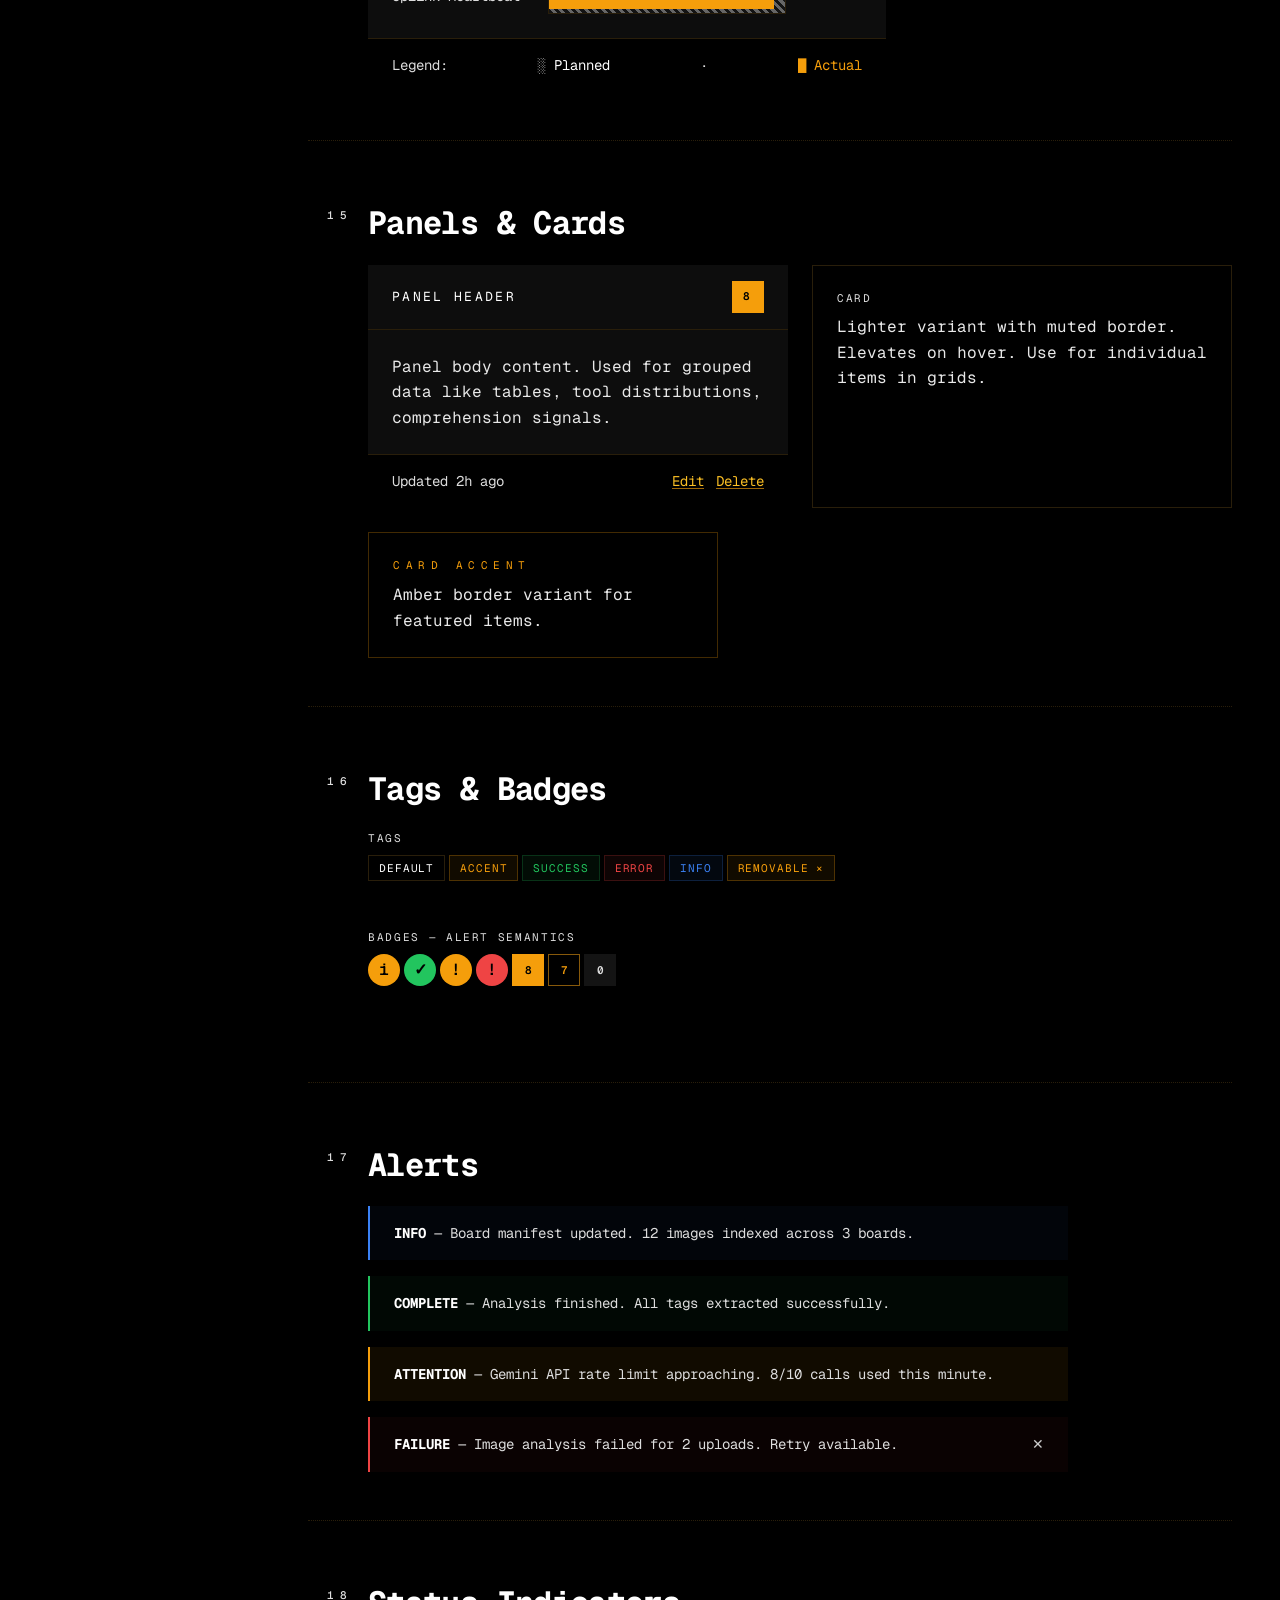
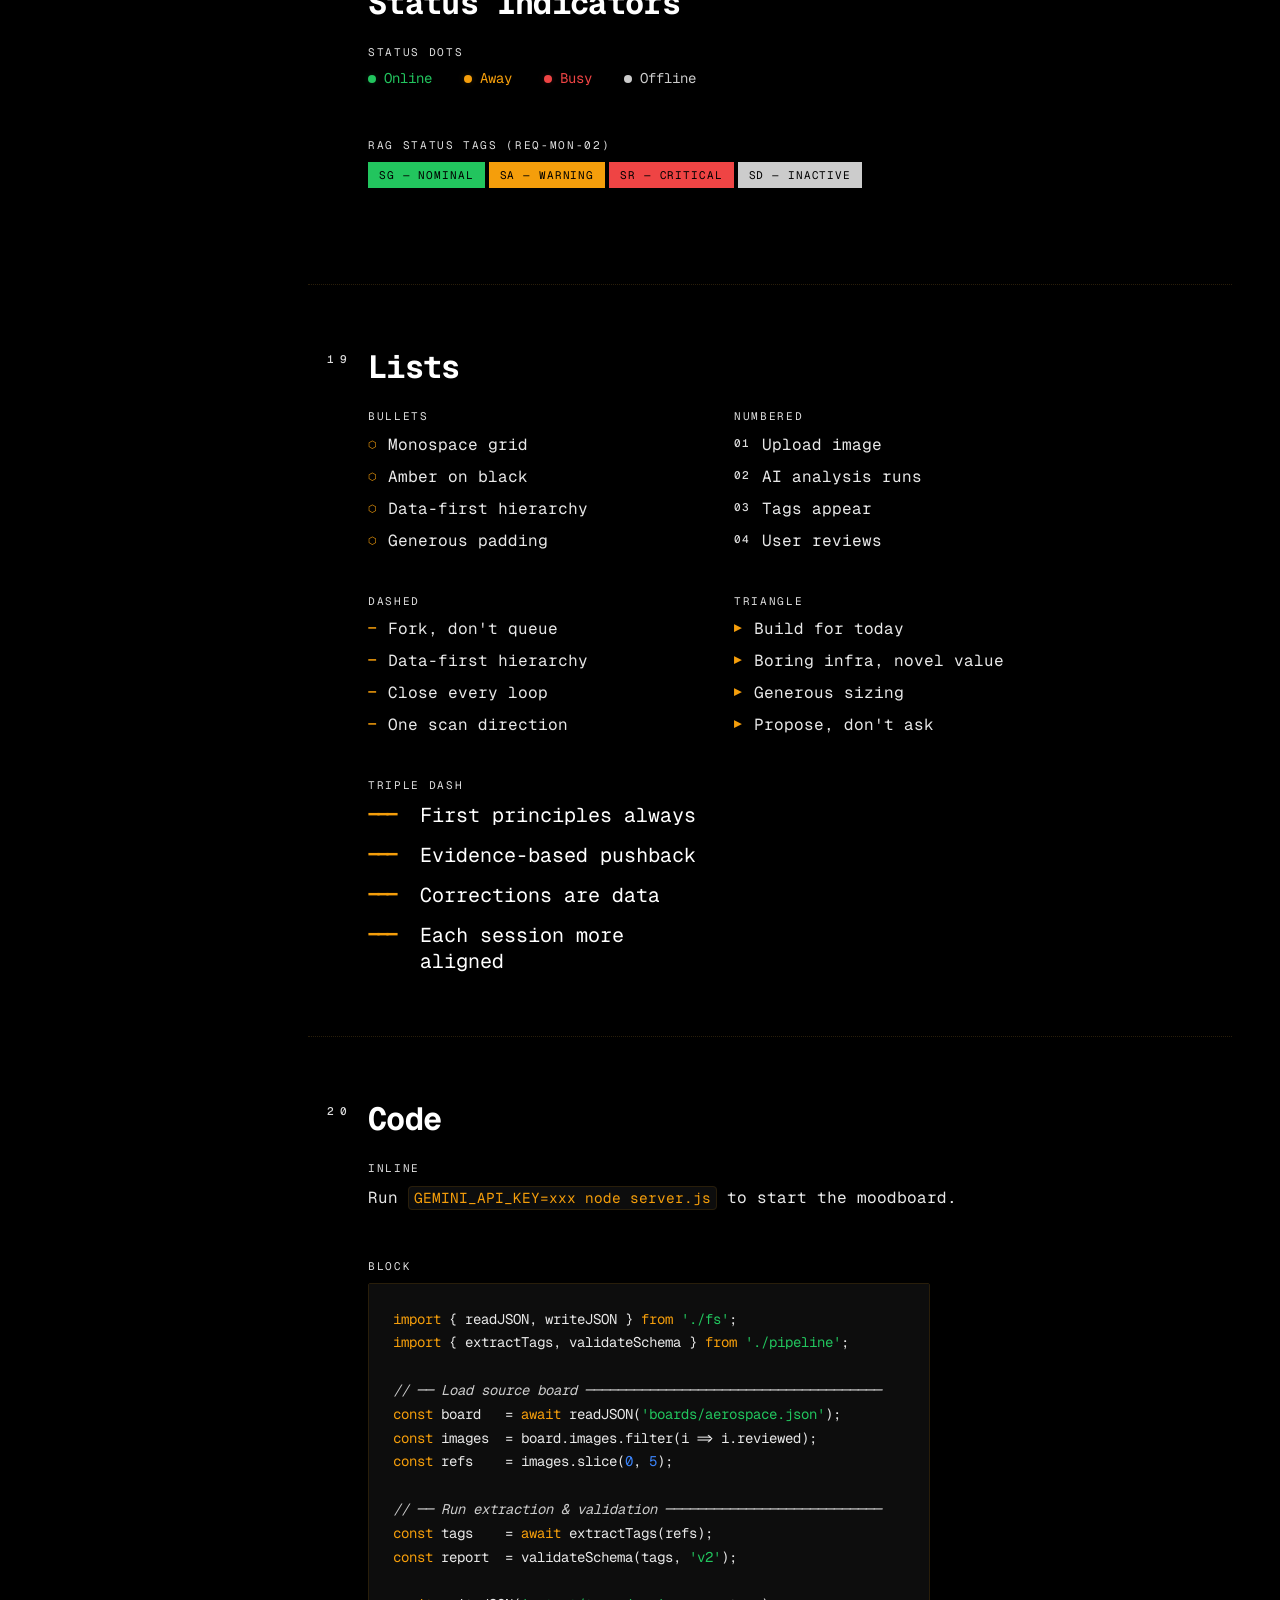
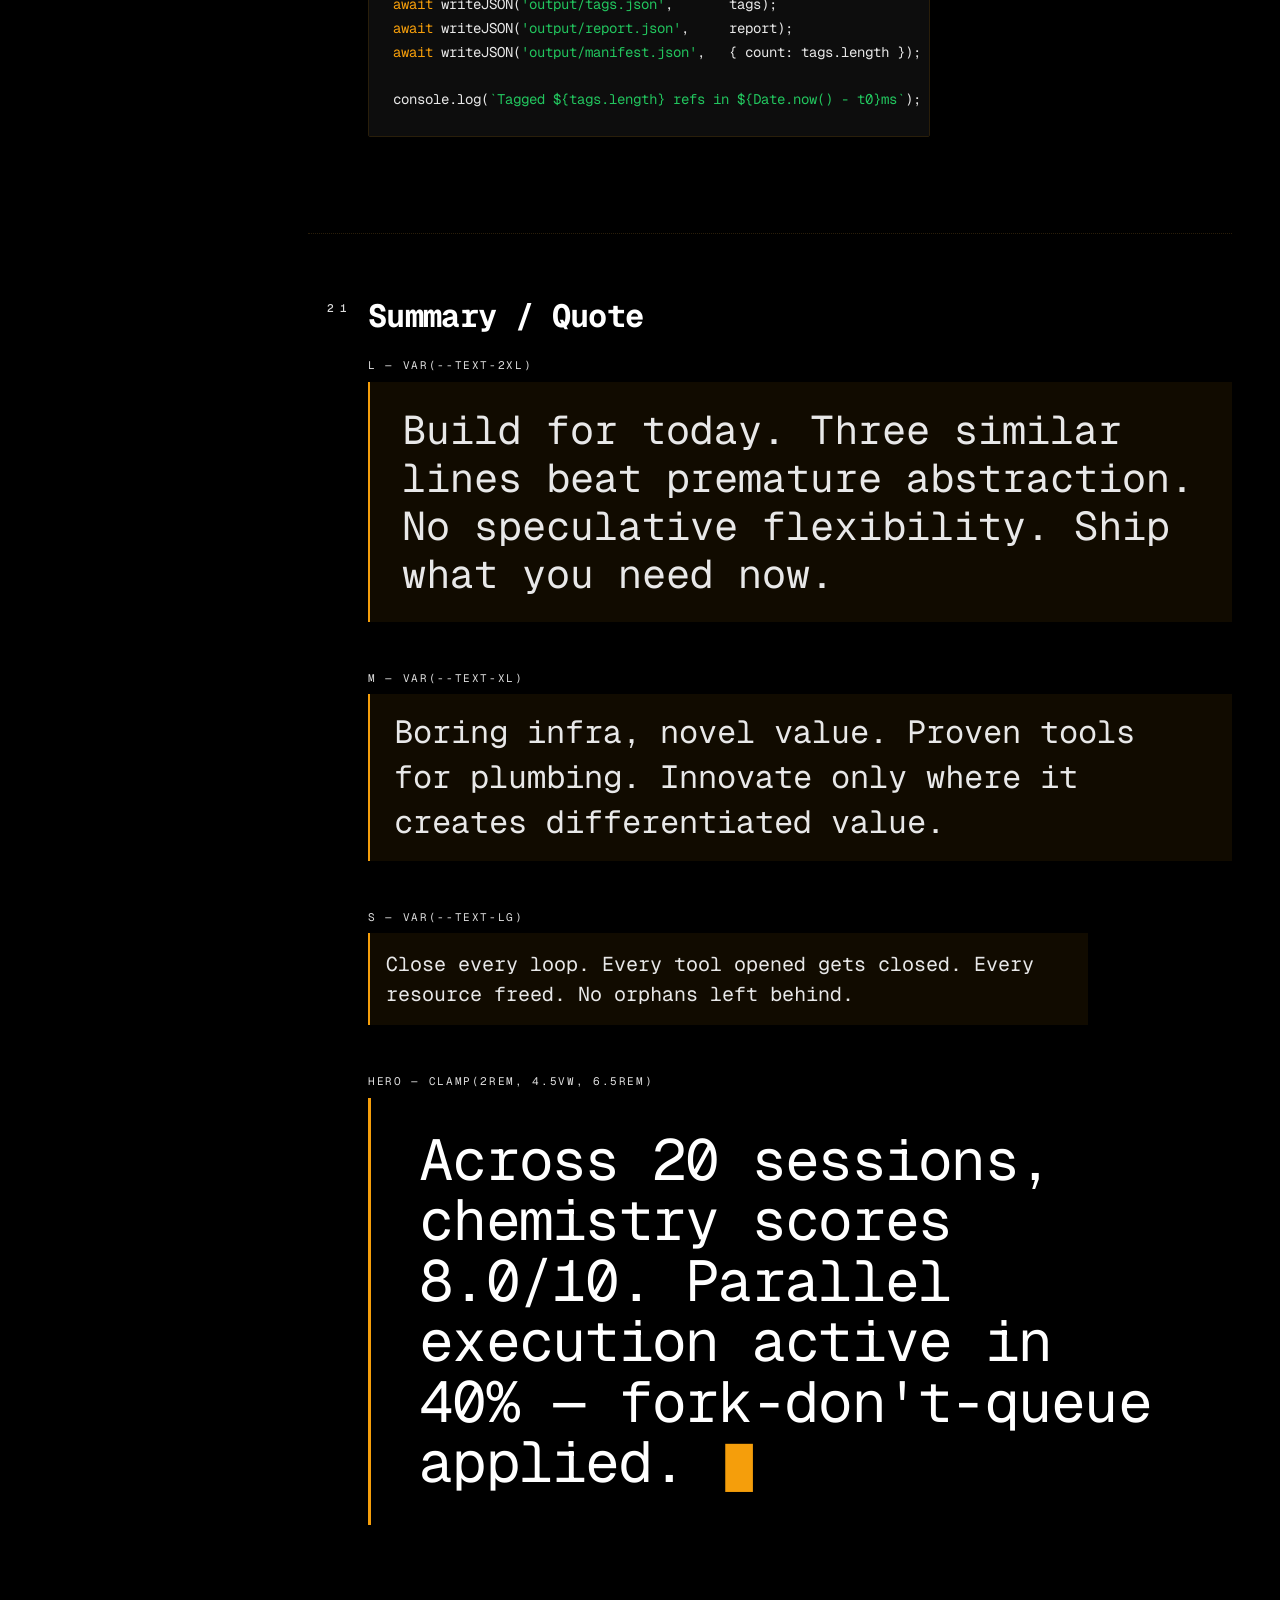
==== commit c18ce291: "chore: sync aerospace-ui updates" ====
--- a/components/index.html
+++ b/components/index.html
@@ -69,7 +69,7 @@
       <h1>Component Reference</h1>
     </div>
     <div class="kv-grid">
-      <div class="kv-cell"><span class="kv-label">VERSION</span><span class="kv-value">1.0</span></div>
+      <div class="kv-cell"><span class="kv-label">VERSION</span><span class="kv-value">1.1</span></div>
       <div class="kv-cell"><span class="kv-label">FONT</span><span class="kv-value">GEIST MONO</span></div>
       <div class="kv-cell"><span class="kv-label">THEME</span><span class="kv-value">DARK AEROSPACE</span></div>
       <div class="kv-cell"><span class="kv-label">LICENSE</span><span class="kv-value">PERSONAL USE</span></div>
@@ -465,57 +465,177 @@
 <section class="kit-section" id="steppers">
     <div class="kit-section-title">08</div>
     <h2>Interactive Steppers</h2>
-    
-    <div class="kit-group">
-      <div class="kit-label">Phased Operations (Horizontal)</div>
+
+    <div class="kit-group">
+      <div class="kit-label">State Taxonomy — Horizontal</div>
       <div class="stepper">
         <div class="step complete">
           <div class="step-indicator"></div>
-          <div class="step-label">Ignition</div>
-          <div class="step-info">T-minus 10s</div>
+          <div class="step-label">Complete</div>
+          <div class="step-info">.step.complete</div>
+        </div>
+        <div class="step progress">
+          <div class="step-indicator"></div>
+          <div class="step-label">Progress</div>
+          <div class="step-info">.step.progress</div>
+        </div>
+        <div class="step review">
+          <div class="step-indicator"></div>
+          <div class="step-label">Review</div>
+          <div class="step-info">.step.review</div>
         </div>
         <div class="step active">
           <div class="step-indicator"></div>
-          <div class="step-label">Lift-off</div>
-          <div class="step-info">Ascent active</div>
+          <div class="step-label">Active</div>
+          <div class="step-info">.step.active</div>
+        </div>
+        <div class="step next">
+          <div class="step-indicator"></div>
+          <div class="step-label">Next Up</div>
+          <div class="step-info">.step.next</div>
         </div>
         <div class="step">
           <div class="step-indicator"></div>
-          <div class="step-label">Stage 1 Sep</div>
-          <div class="step-info">Pending altitude</div>
+          <div class="step-label">Queued</div>
+          <div class="step-info">default .step</div>
+        </div>
+      </div>
+    </div>
+
+    <div class="kit-group">
+      <div class="kit-label">Adjacent Mixed Pairs — No Separation Needed</div>
+      <div class="stepper" style="margin-bottom: var(--space-lg);">
+        <div class="step complete">
+          <div class="step-indicator"></div>
+          <div class="step-label">01 Complete</div>
+          <div class="step-info">Verified</div>
+        </div>
+        <div class="step progress">
+          <div class="step-indicator"></div>
+          <div class="step-label">02 Progress</div>
+          <div class="step-info">Started</div>
+        </div>
+        <div class="step review">
+          <div class="step-indicator"></div>
+          <div class="step-label">03 Review</div>
+          <div class="step-info">Pending check</div>
+        </div>
+        <div class="step active">
+          <div class="step-indicator"></div>
+          <div class="step-label">04 Active</div>
+          <div class="step-info">Current</div>
+        </div>
+        <div class="step next">
+          <div class="step-indicator"></div>
+          <div class="step-label">05 Next</div>
+          <div class="step-info">Queued after active</div>
         </div>
         <div class="step">
           <div class="step-indicator"></div>
-          <div class="step-label">Orbit Entry</div>
-          <div class="step-info">Target Met</div>
-        </div>
-      </div>
-    </div>
-
-    <div class="kit-group">
-      <div class="kit-label">Checklist (Vertical)</div>
+          <div class="step-label">06 Queued</div>
+          <div class="step-info">Not started</div>
+        </div>
+      </div>
+      <div class="stepper">
+        <div class="step progress animated">
+          <div class="step-indicator"></div>
+          <div class="step-label">Animated</div>
+          <div class="step-info">.progress.animated</div>
+        </div>
+        <div class="step progress">
+          <div class="step-indicator"></div>
+          <div class="step-label">Static</div>
+          <div class="step-info">.progress</div>
+        </div>
+        <div class="step complete">
+          <div class="step-indicator"></div>
+          <div class="step-label">Complete</div>
+          <div class="step-info">Fused pair accepted</div>
+        </div>
+        <div class="step complete">
+          <div class="step-indicator"></div>
+          <div class="step-label">Complete</div>
+          <div class="step-info">Same hue merges</div>
+        </div>
+        <div class="step next">
+          <div class="step-indicator"></div>
+          <div class="step-label">Next</div>
+          <div class="step-info">After active</div>
+        </div>
+        <div class="step active">
+          <div class="step-indicator"></div>
+          <div class="step-label">Active</div>
+          <div class="step-info">Before next</div>
+        </div>
+      </div>
+    </div>
+
+    <div class="kit-group">
+      <div class="kit-label">Checklist — Vertical Variant</div>
       <div class="stepper stepper-vertical" style="max-width: 300px;">
         <div class="step complete">
           <div class="step-indicator"></div>
           <div>
             <div class="step-label">Pre-flight check</div>
-            <div class="step-info">All systems nominal</div>
-          </div>
-        </div>
-        <div class="step active">
+            <div class="step-info">.complete — done, verified</div>
+          </div>
+        </div>
+        <div class="step progress">
           <div class="step-indicator"></div>
           <div>
             <div class="step-label">Fueling</div>
-            <div class="step-info">45% Complete</div>
-          </div>
-        </div>
-        <div class="step">
+            <div class="step-info">.progress — started, not finished</div>
+          </div>
+        </div>
+        <div class="step review">
+          <div class="step-indicator"></div>
+          <div>
+            <div class="step-label">Tank seal inspect</div>
+            <div class="step-info">.review — complete, pending verification</div>
+          </div>
+        </div>
+        <div class="step active">
           <div class="step-indicator"></div>
           <div>
             <div class="step-label">Crew Ingress</div>
-            <div class="step-info">Awaiting confirmation</div>
-          </div>
-        </div>
+            <div class="step-info">.active — current step</div>
+          </div>
+        </div>
+        <div class="step next">
+          <div class="step-indicator"></div>
+          <div>
+            <div class="step-label">Hatch close</div>
+            <div class="step-info">.next — queued immediately after active</div>
+          </div>
+        </div>
+        <div class="step">
+          <div class="step-indicator"></div>
+          <div>
+            <div class="step-label">Launch</div>
+            <div class="step-info">default — not started</div>
+          </div>
+        </div>
+      </div>
+    </div>
+
+    <div class="kit-group">
+      <div class="kit-label">Usage Note</div>
+      <div class="summary" style="font-size: var(--text-sm); color: var(--text-dim); max-width: 65ch;">
+        Pick adjacent states so their fill patterns differ. Two identical states will merge visually — that is accepted only for consecutive <code class="code-inline">.complete</code> steps. Do not add gaps, margins, or dividers between indicators. Use <code class="code-inline">.progress.animated</code> for an opt-in drifting stripe; animation is removed under <code class="code-inline">prefers-reduced-motion</code>.
+      </div>
+    </div>
+
+    <div class="kit-group">
+      <div class="kit-label">Semantic Guidance</div>
+      <div class="summary" style="font-size: var(--text-sm); color: var(--text-dim); max-width: 65ch;">
+        <ul style="list-style: none; padding: 0; display: flex; flex-direction: column; gap: var(--space-sm);">
+          <li><code class="code-inline">.complete</code> — step is done and verified.</li>
+          <li><code class="code-inline">.progress</code> — step is started but not finished.</li>
+          <li><code class="code-inline">.review</code> — step is complete and pending verification.</li>
+          <li><code class="code-inline">.active</code> — the current step in focus.</li>
+          <li><code class="code-inline">.next</code> — the step queued immediately after active.</li>
+          <li><code class="code-inline">.step</code> — a step that has not started.</li>
+        </ul>
       </div>
     </div>
   </section>
@@ -1391,7 +1511,7 @@
 
   <!-- ── FOOTER ── -->
   <div class="page-footer" style="margin-top: 48px;">
-    <span>AEROSPACE UI KIT · V1.0</span>
+    <span>AEROSPACE UI KIT · V1.1</span>
     <span>33 COMPONENTS</span>
   </div>
 
--- a/style.css
+++ b/style.css
@@ -3,7 +3,7 @@
    ═══════════════════════════════════════════════ */
 :root {
   /* Backgrounds */
-  --bg: #0a0a0a;
+  --bg: #000;
   --bg-raised: #111111;
   --bg-surface: #0d0d0d;
   --bg-hover: #141414;
@@ -211,6 +211,7 @@
   font-weight: 700;
   color: var(--text-bright);
   letter-spacing: -0.01em;
+  line-height:28px;
 }
 
 .type-subheading {
@@ -721,6 +722,7 @@
 
 .panel-body {
   padding: var(--space-lg);
+  background: var(--bg-surface);
 }
 
 .panel-footer {
@@ -831,6 +833,8 @@
   font-weight: 700;
   line-height: 1;
   color: var(--text-bright);
+  font-family: var(--font-mono);
+  font-variant-numeric: tabular-nums;
 }
 
 .metric-value.accent {
@@ -843,7 +847,18 @@
 .metric-detail {
   font-size: var(--text-sm);
   color: var(--text-dim);
+  line-height: 1;
+}
+
+.metric-row {
+  display: flex;
+  align-items: baseline;
+  gap: var(--space-md);
   margin-top: var(--space-sm);
+}
+
+.metric-row .metric-trend {
+  margin-top: 0;
 }
 
 .metric-value span.frac {
@@ -2062,9 +2077,10 @@
 .tooltip::before {
   content: '';
   position: absolute;
-  bottom: calc(100% + 3px);
+  bottom: calc(100%);
   left: 50%;
   transform: translateX(-50%);
+ 
   border-width: 4px;
   border-style: solid;
   border-color: var(--border-bright) transparent transparent transparent;
@@ -2140,6 +2156,72 @@
 
 .step.complete .step-label {
   color: var(--text-bright);
+}
+
+/* New stepper states — distinct fill patterns, no gaps or dividers.
+   Reset the .step.progress element so it is not styled by the unrelated
+   .progress progress-bar component class. */
+.step.progress {
+  height: auto;
+  background: transparent;
+  border-radius: 0;
+  overflow: visible;
+}
+
+.step.progress .step-indicator {
+  background:
+    repeating-linear-gradient(
+      45deg,
+      var(--green) 0 3px,
+      transparent 3px 6px
+    ),
+    var(--border-muted);
+}
+
+.step.review .step-indicator {
+  background: transparent;
+  border: 1px solid var(--green);
+}
+
+.step.next .step-indicator {
+  background: var(--accent-dim);
+}
+
+.step.progress .step-label,
+.step.review .step-label {
+  color: var(--green);
+}
+
+.step.next .step-label {
+  color: var(--text);
+}
+
+/* Opt-in animated progress stripe (static by default) */
+.step.progress.animated .step-indicator {
+  background:
+    repeating-linear-gradient(
+      45deg,
+      var(--green) 0 3px,
+      transparent 3px 6px
+    ),
+    var(--border-muted);
+  background-size: 8.49px 8.49px; /* sqrt(6^2 + 6^2) for seamless 6px diagonal repeat */
+  animation: stepper-progress-drift 2s linear infinite;
+}
+
+@media (prefers-reduced-motion: reduce) {
+  .step.progress.animated .step-indicator {
+    animation: none;
+  }
+}
+
+@keyframes stepper-progress-drift {
+  0% {
+    background-position: 0 0;
+  }
+  100% {
+    background-position: 8.49px 0;
+  }
 }
 
 .step-info {
